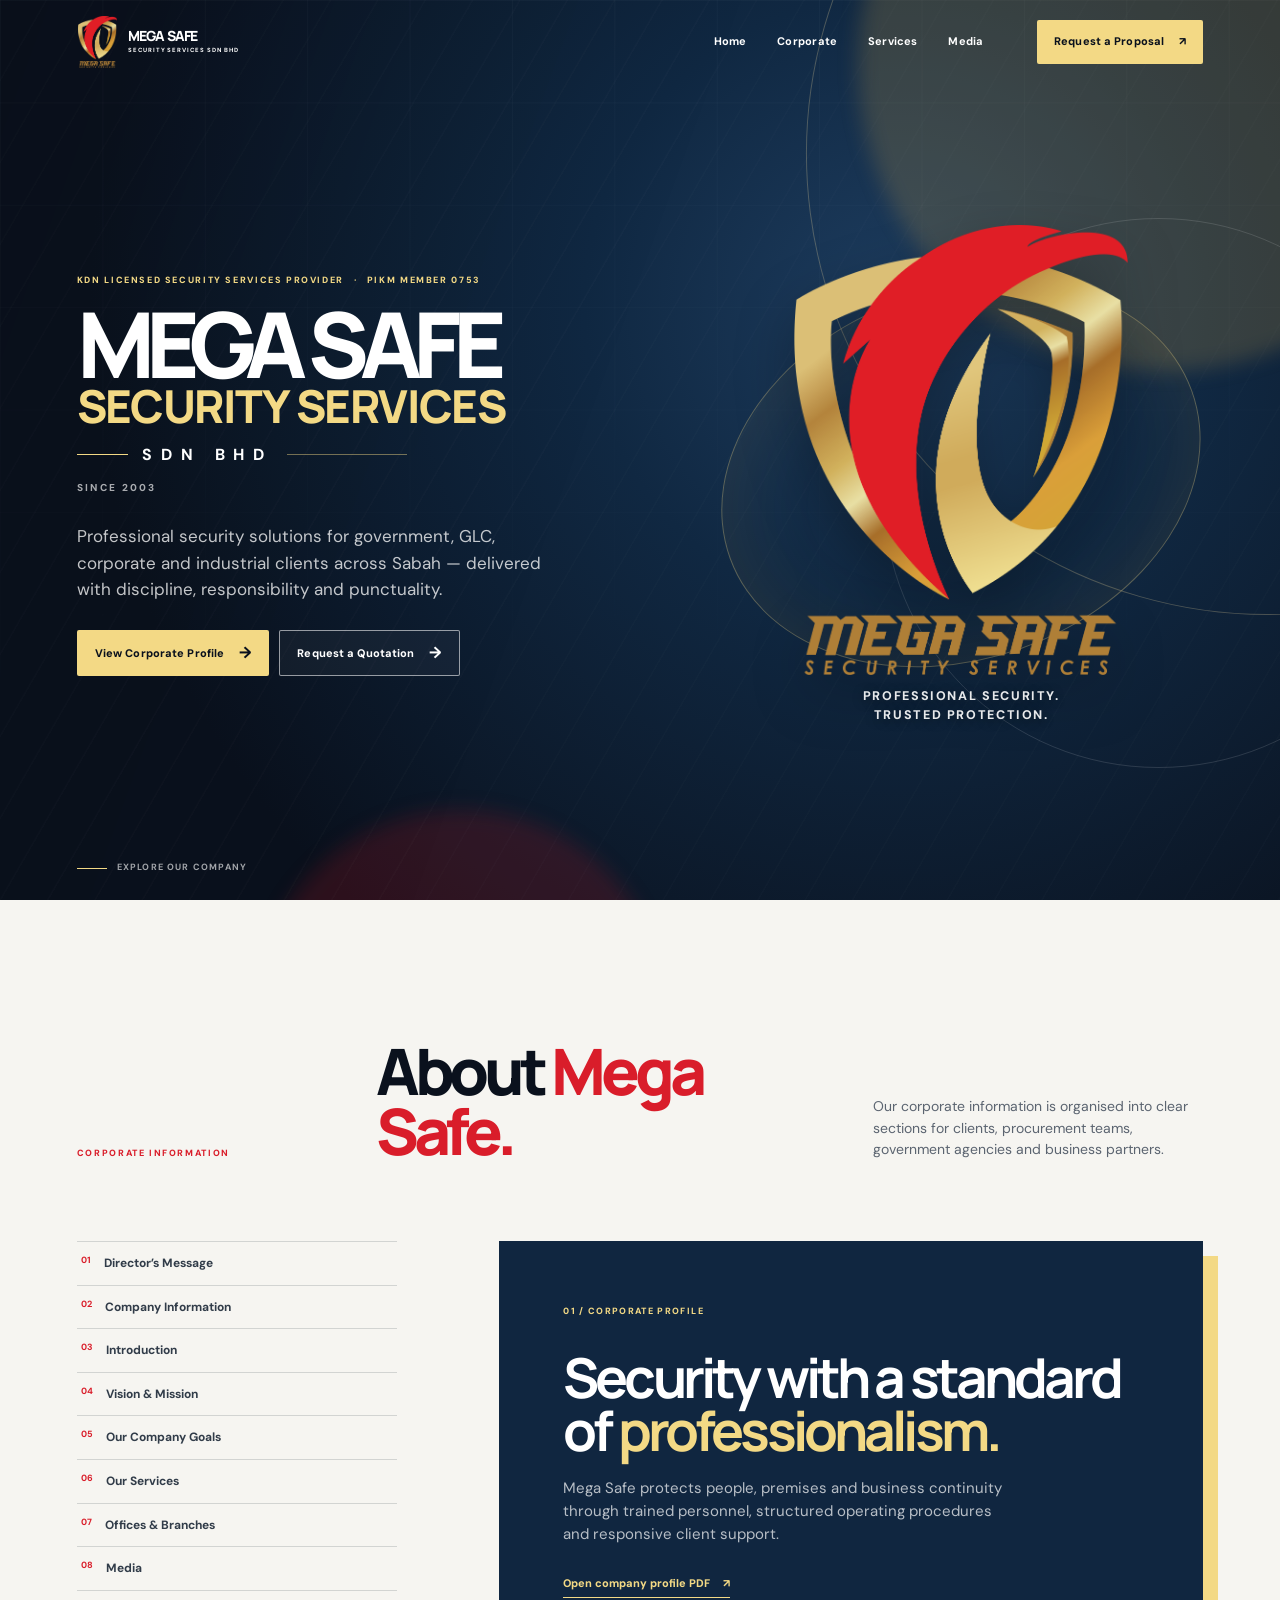
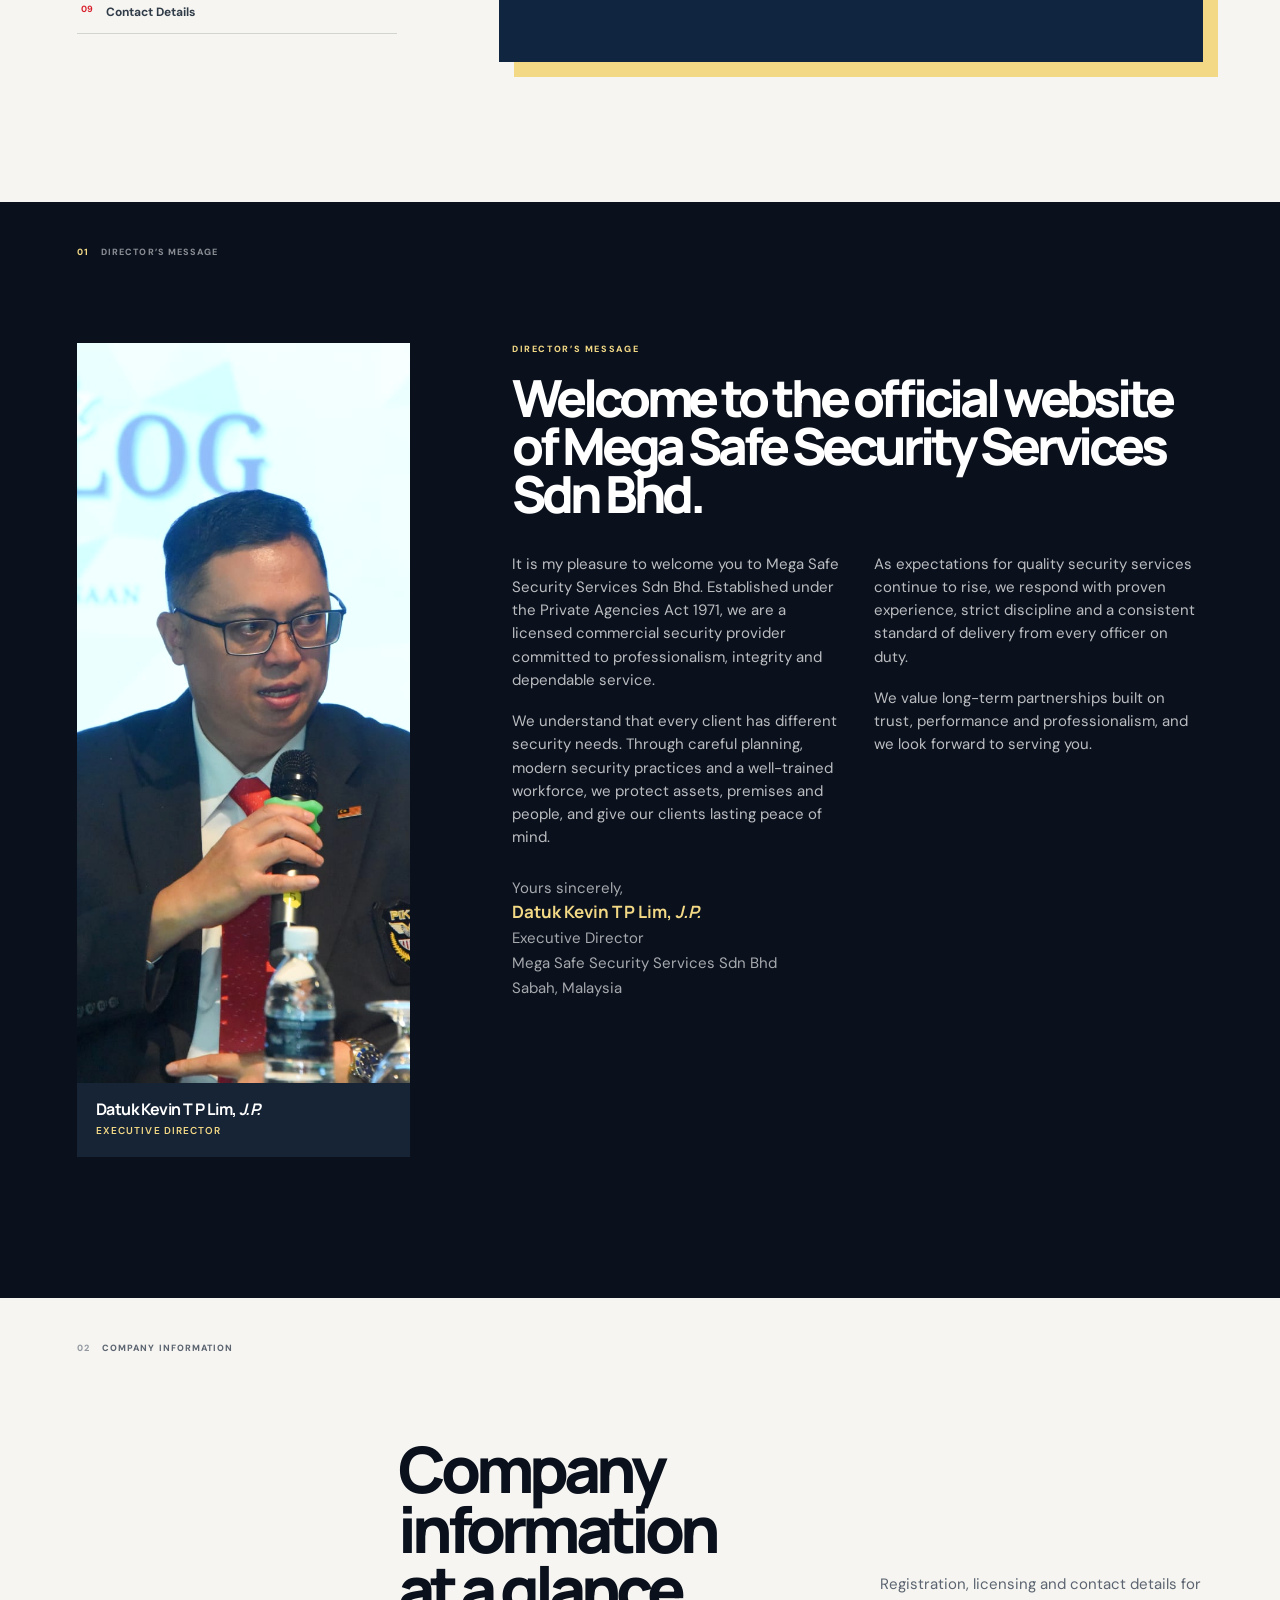
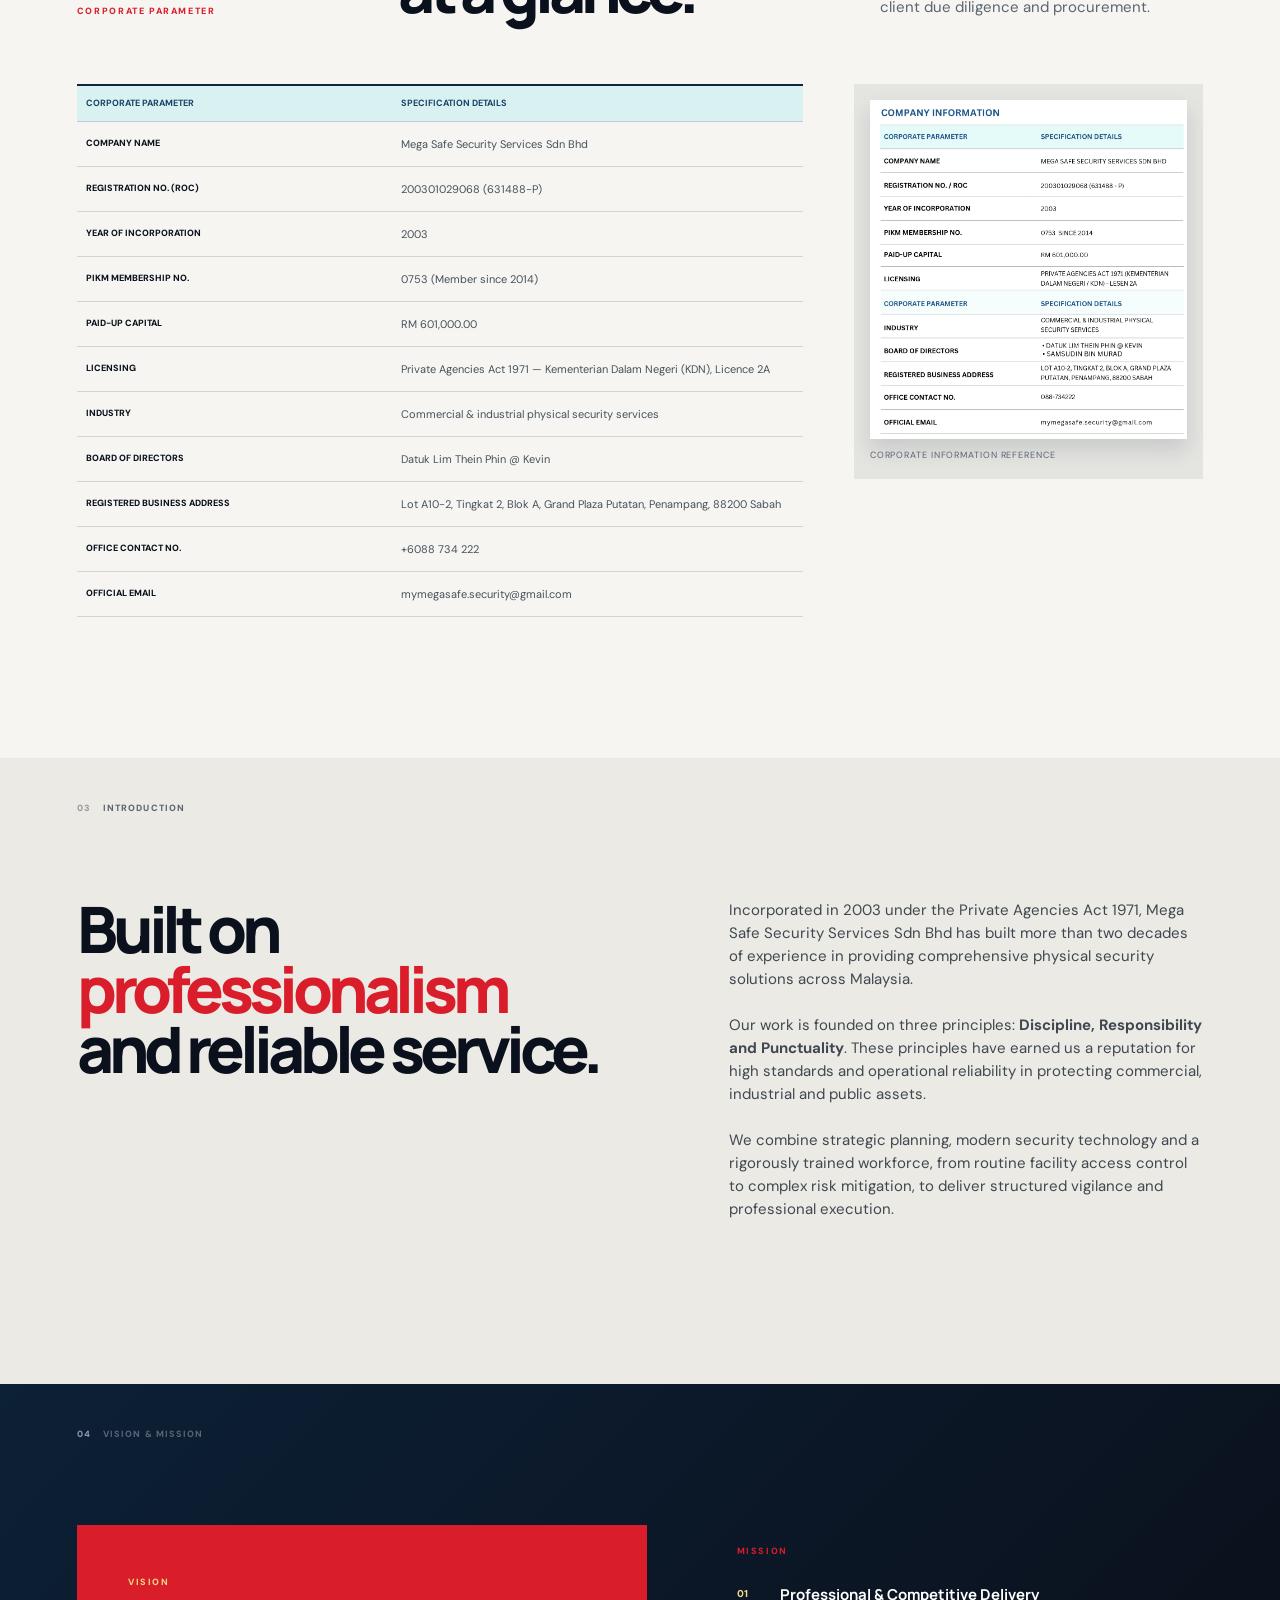
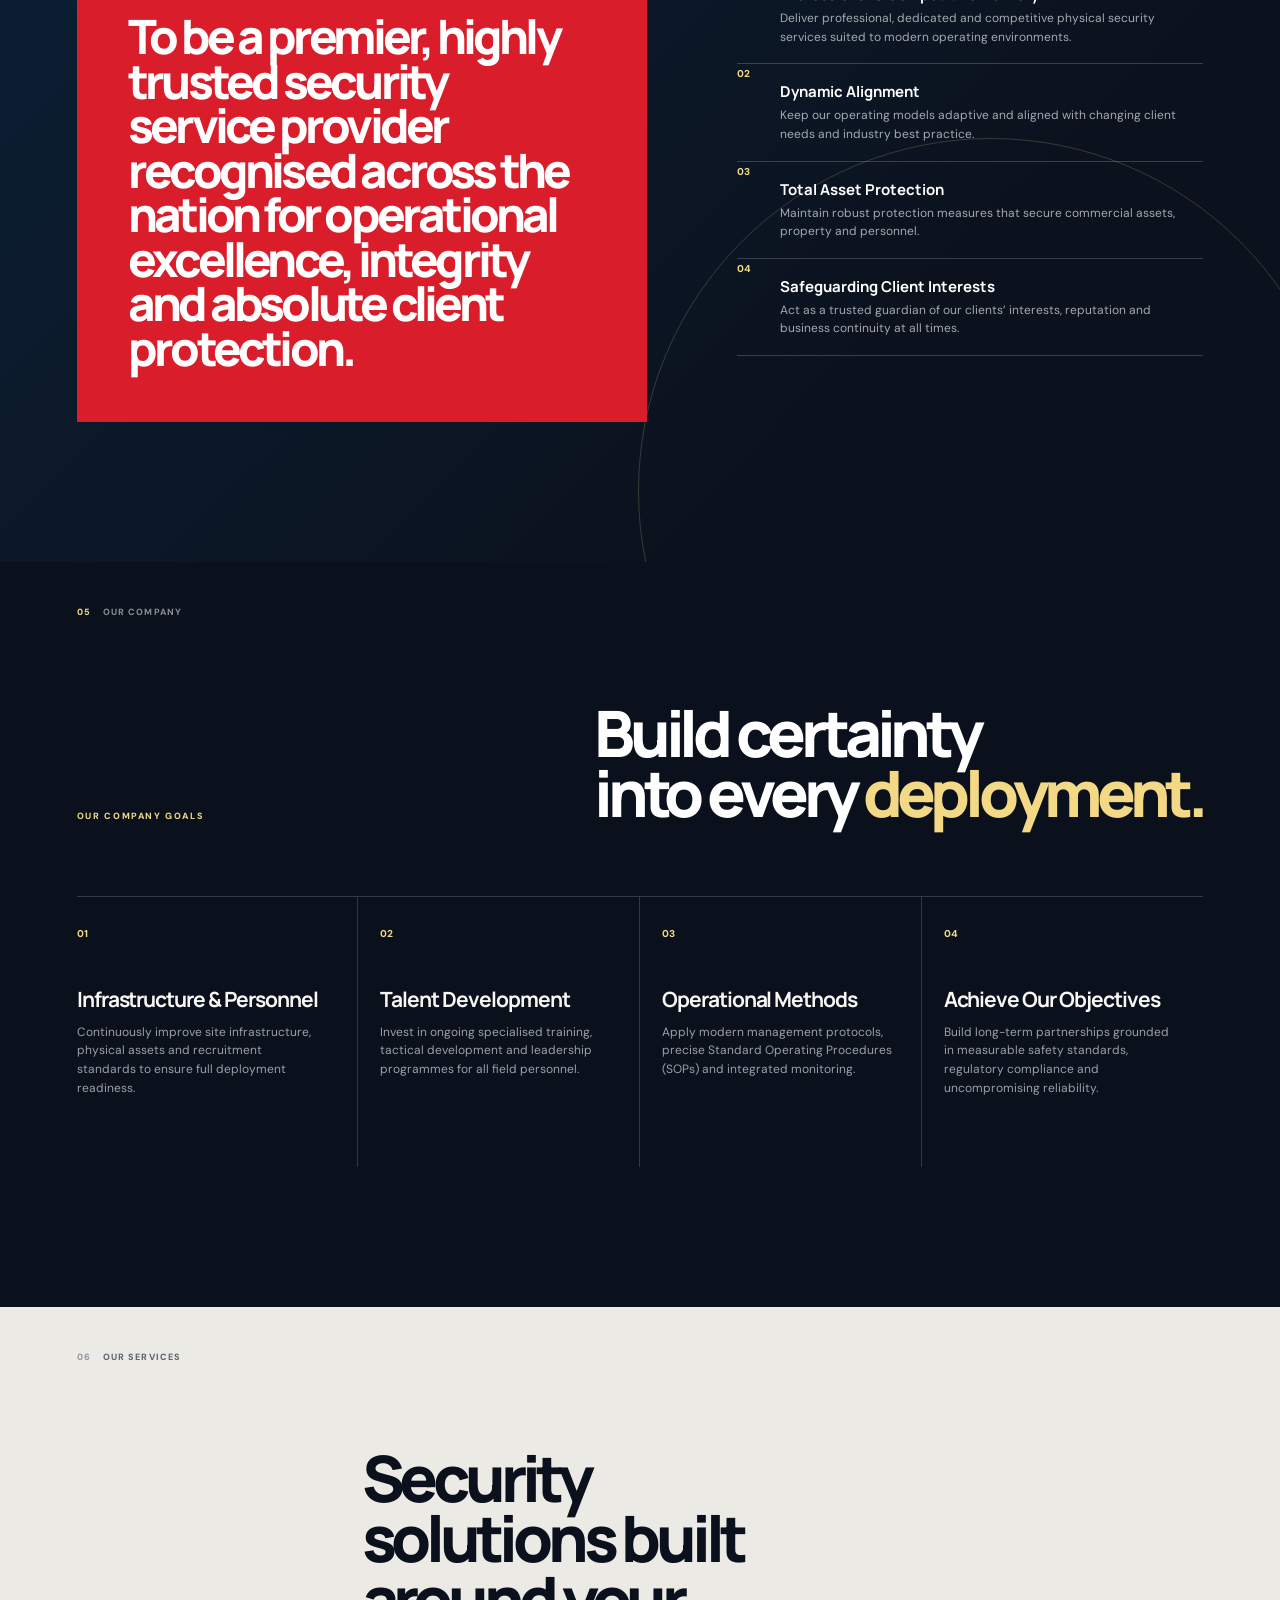
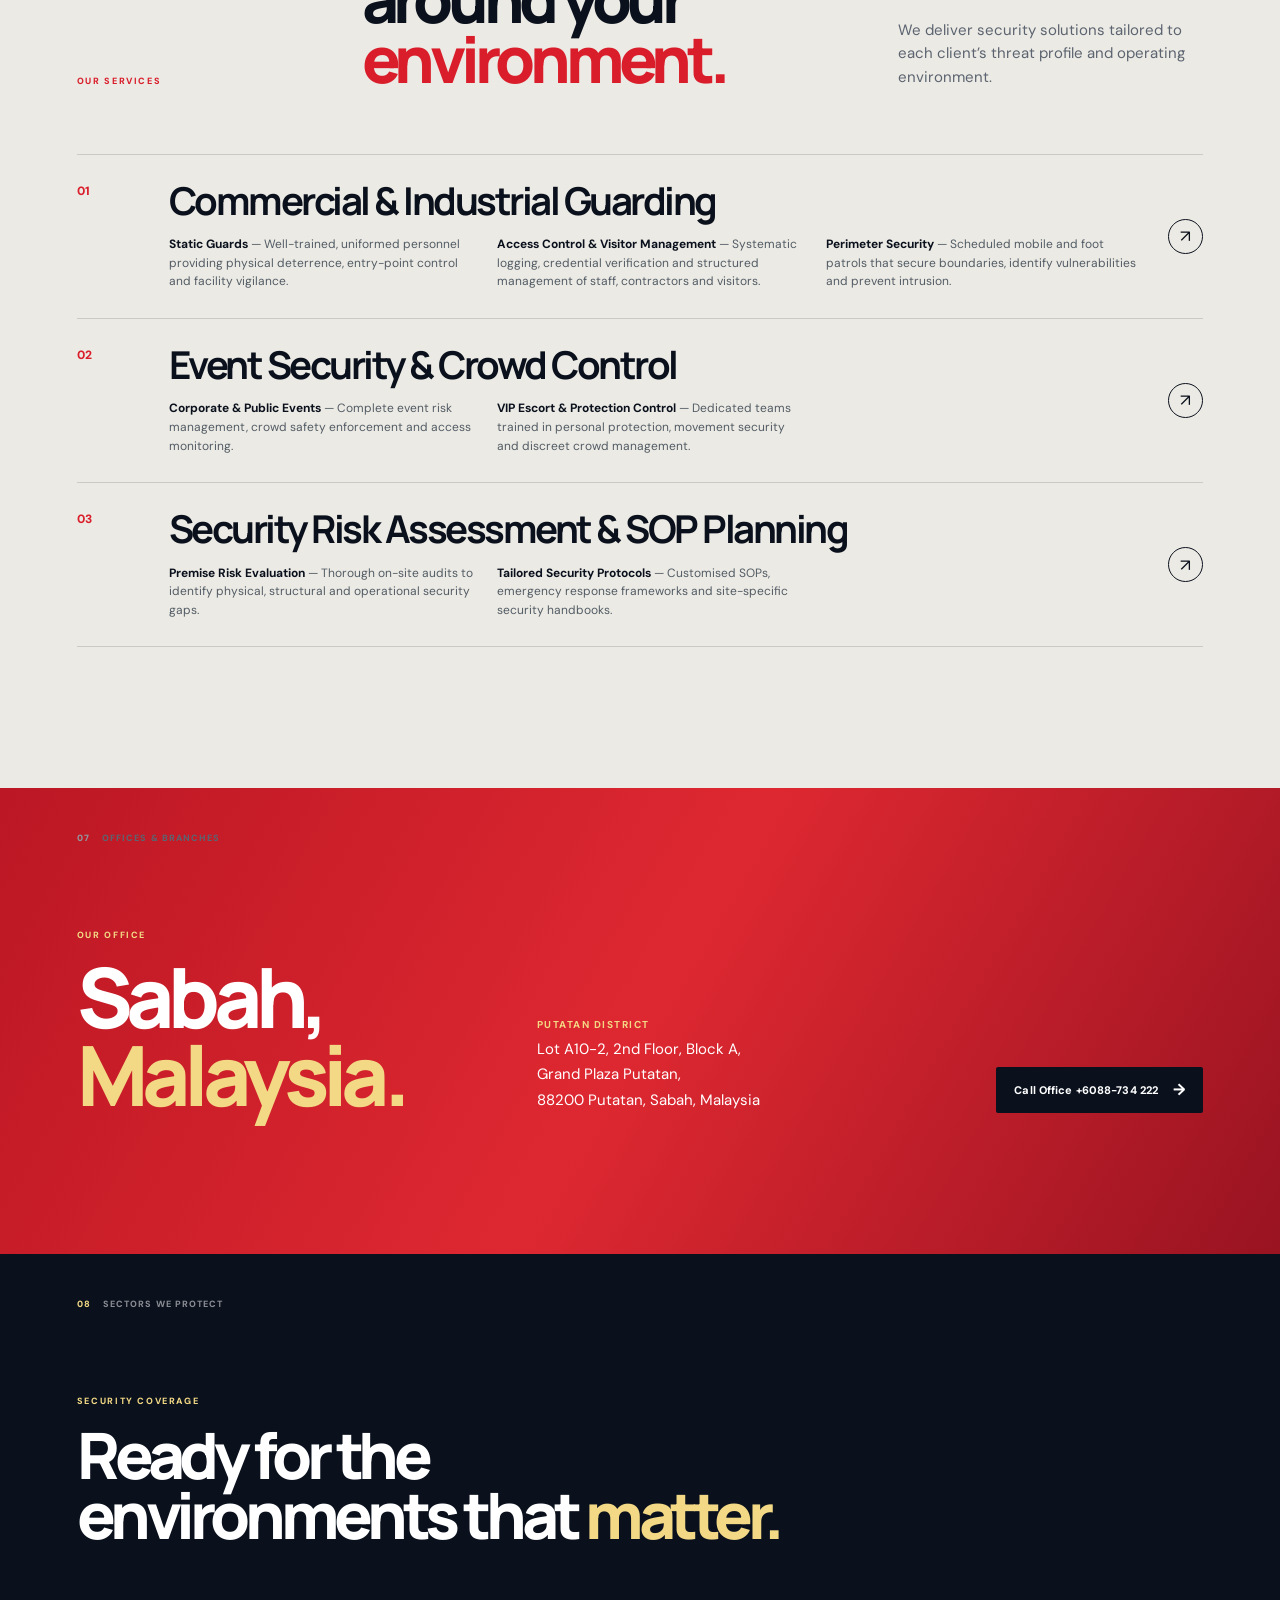
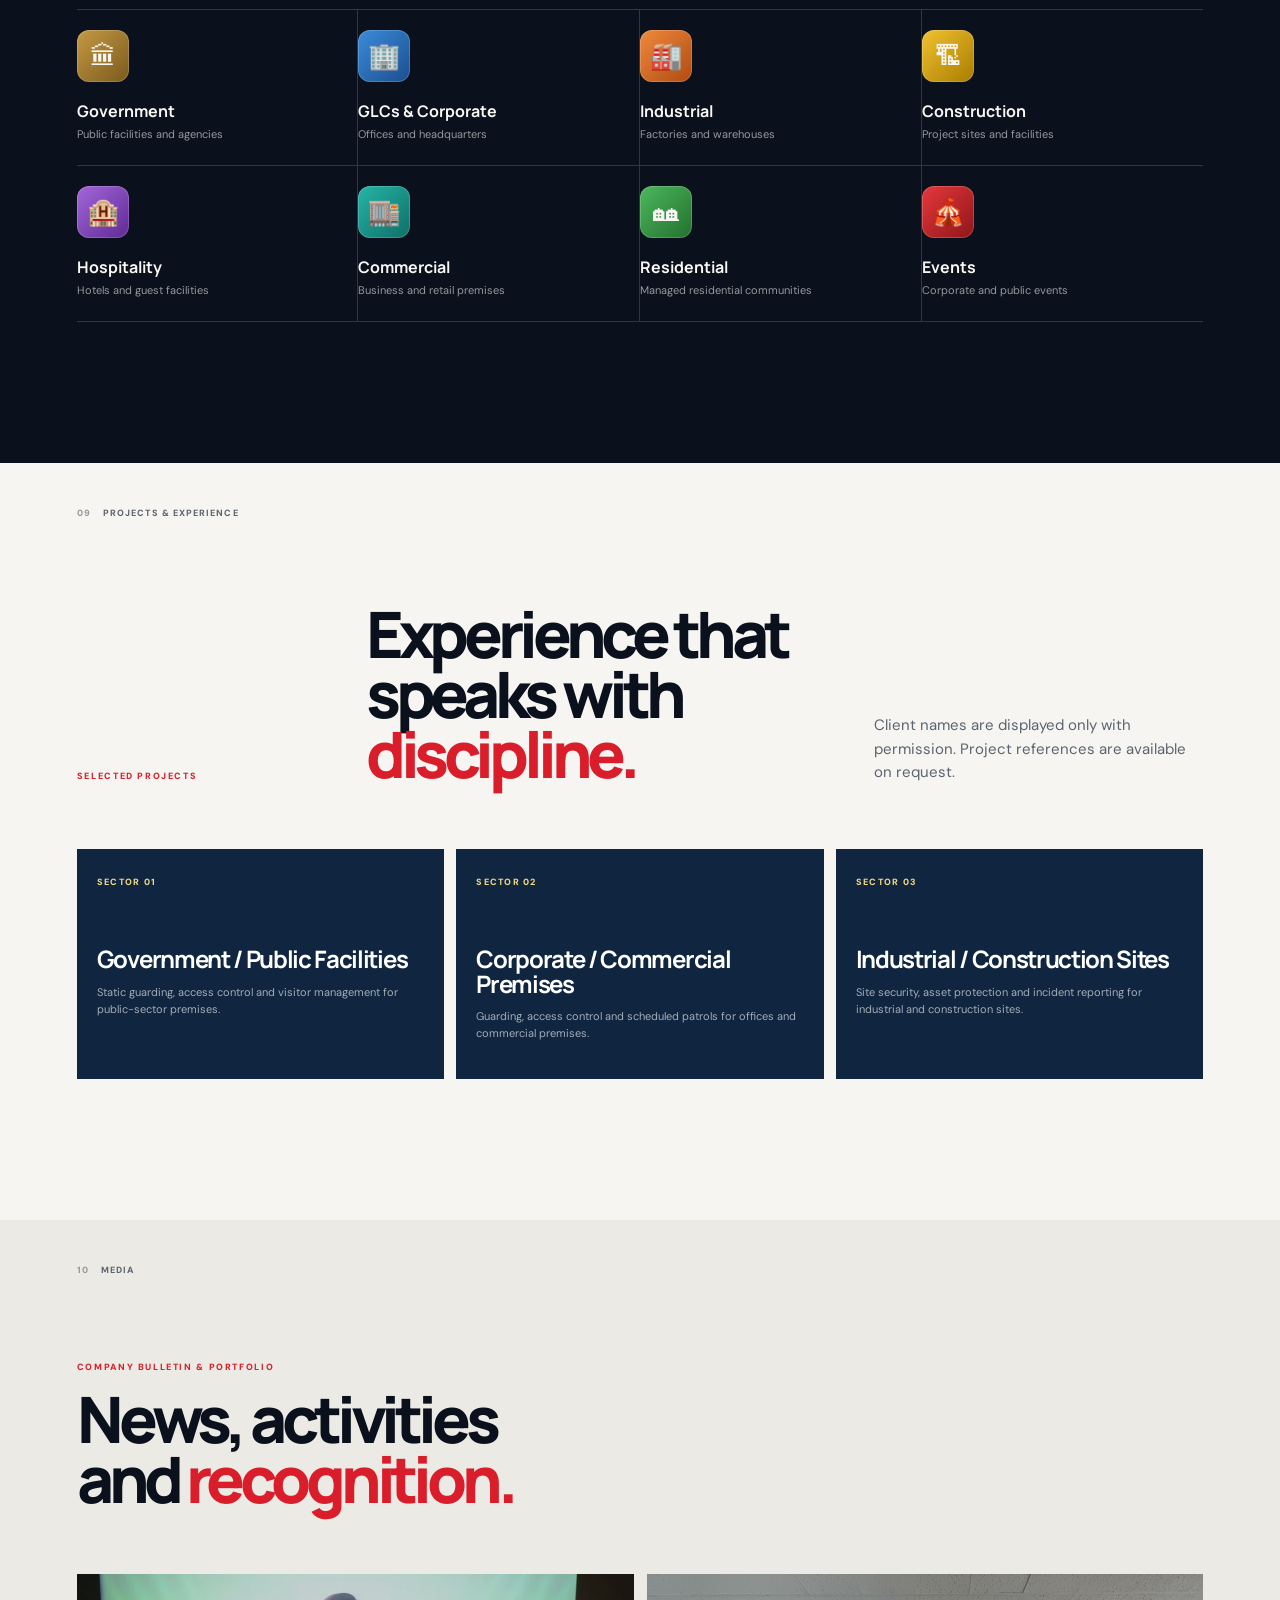
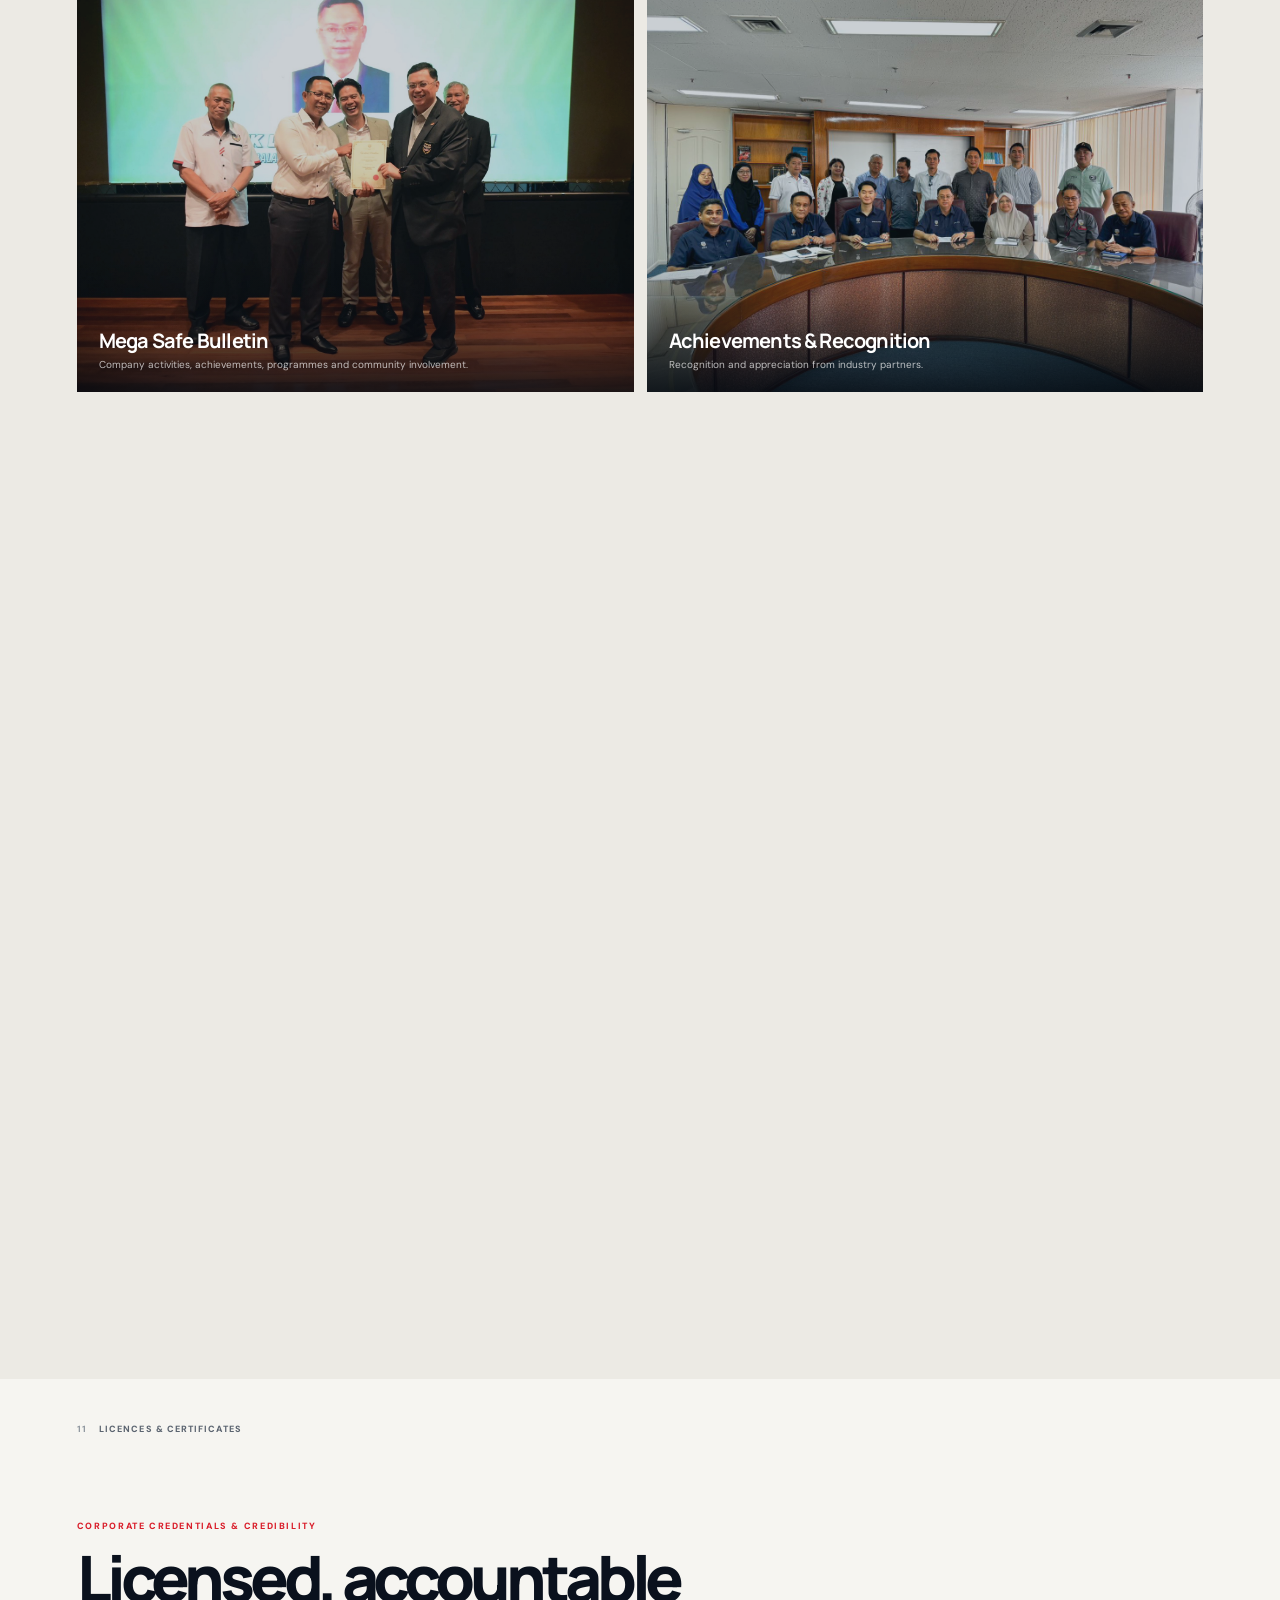
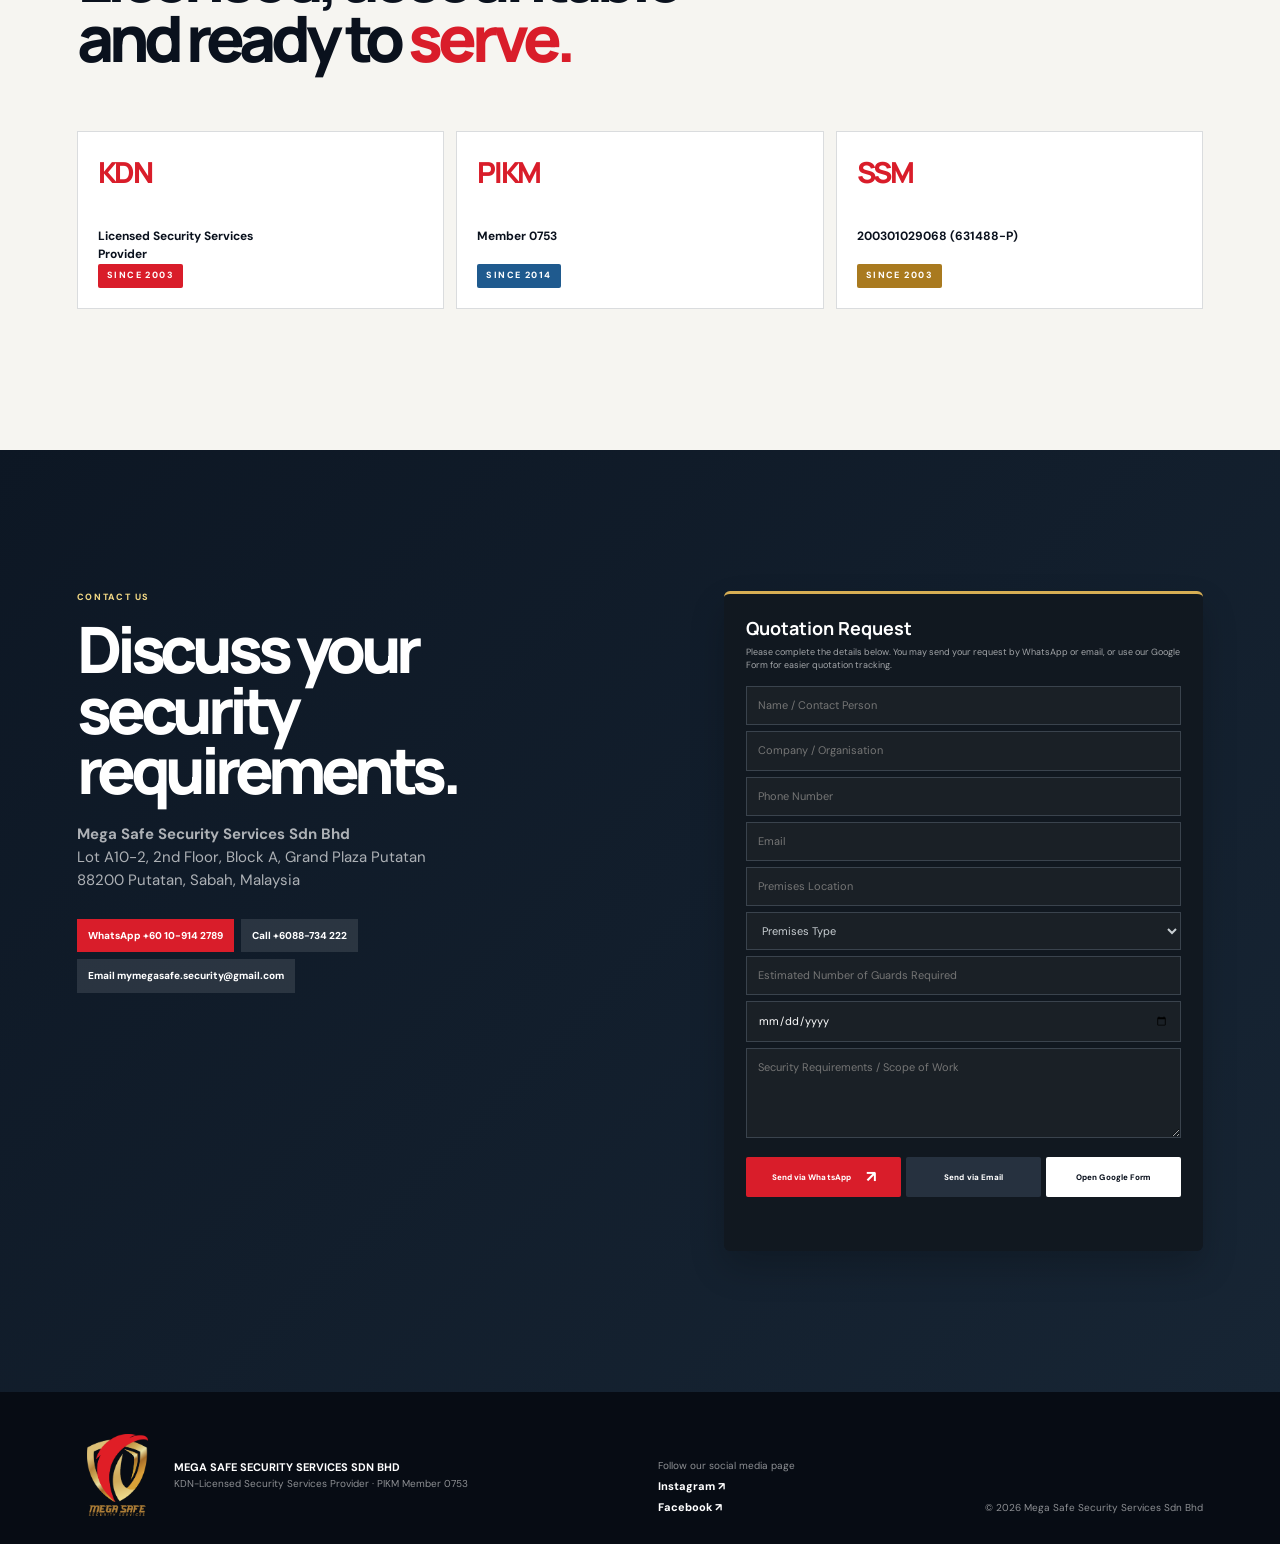
==== index.html @ 064908f3 "Update index.html" ====
<!doctype html>
<html lang="en">
<head>
  <meta charset="utf-8">
  <meta name="viewport" content="width=device-width, initial-scale=1">
  <meta name="theme-color" content="#0a111d">
  <meta name="description" content="Mega Safe Security Services Sdn Bhd — professional security solutions for government, GLC, corporate, industrial and private-sector clients.">
  <title>Mega Safe Security Services Sdn Bhd</title>
  <link rel="preconnect" href="https://fonts.googleapis.com">
  <link rel="preconnect" href="https://fonts.gstatic.com" crossorigin>
  <link rel="stylesheet" href="https://fonts.googleapis.com/css2?family=Inter:wght@400;500;600;700&family=Plus+Jakarta+Sans:wght@500;600;700;800&display=swap">
  <link rel="stylesheet" href="styles.css">
  <script src="script.js" defer></script>
</head>
<body>
  <a class="skip-link" href="#main">Skip to content</a>
  <header class="site-header" id="site-header">
    <a class="brand" href="#home" aria-label="Mega Safe Security home">
      <img src="assets/mega-safe/mega-safe-logo.png" alt="Mega Safe Security Services Sdn Bhd"><span>MEGA SAFE<br><small>SECURITY SERVICES SDN BHD</small></span></a>
    <nav class="main-nav" id="main-nav" aria-label="Primary navigation"><a href="#home">Home</a><a href="#corporate">Corporate</a><a href="#services">Services</a><a href="#media">Media</a></nav>
    <a class="header-cta" href="#contact">Request a Proposal <span>↗</span></a>
    <button class="menu-toggle" type="button" aria-label="Open navigation" aria-controls="main-nav" aria-expanded="false"><span></span><span></span></button>
  </header>

  <main id="main">
    <section class="hero" id="home" aria-label="Mega Safe Security introduction">
      <div class="hero-grid" aria-hidden="true">

      </div>
      <div class="hero-glow hero-glow-one" aria-hidden="true">

      </div>
      <div class="hero-glow hero-glow-two" aria-hidden="true">

      </div>
      <div class="hero-orbit orbit-one" aria-hidden="true">

      </div>
      <div class="hero-orbit orbit-two" aria-hidden="true">

      </div>
      <div class="hero-content">
        <p class="eyebrow eyebrow-gold">KDN Licensed Security Services Provider <span>·</span> PIKM Member 0753</p>
        <h1><span class="hero-brand">MEGA SAFE</span><span class="hero-sub">SECURITY SERVICES</span><span class="hero-sdn"><i></i>SDN BHD<i></i></span>
        </h1>
        <p class="hero-established">SINCE 2003</p>
        <p class="hero-copy">Professional security solutions for government, GLC, corporate and industrial clients across Sabah — delivered with discipline, responsibility and punctuality.</p>
        <div class="hero-actions">
          <a class="button button-gold" href="#corporate">View Corporate Profile <span>→</span>
          </a>
          <a class="button button-outline" href="#contact">Request a Quotation <span>→</span></a></div></div>
      <div class="hero-emblem" aria-hidden="true">
        <div class="emblem-halo">

        </div>
        <img src="assets/mega-safe/mega-safe-logo.png" alt=""><p>Professional security.<br>Trusted protection.</p></div>
      <a class="hero-scroll" href="#corporate"><i></i> Explore our company</a>
    </section>

    <section class="corporate section" id="corporate">
      <div class="section-intro reveal">
        <p class="eyebrow eyebrow-red">Corporate Information</p>
        <h2>About <span>Mega Safe.</span>
        </h2>
        <p>Our corporate information is organised into clear sections for clients, procurement teams, government agencies and business partners.</p></div>
      <div class="corporate-layout">
        <aside class="corporate-menu reveal" aria-label="Corporate information sections">
          <a href="#director-message">
            <b>01</b> Director’s Message</a>
            <a href="#company-information">
              <b>02</b> Company Information</a><a href="#introduction">
                <b>03</b> Introduction</a><a href="#vision-mission"><b>04</b> Vision &amp; Mission</a>
                <a href="#company-goals"><b>05</b> Our Company Goals</a><a href="#services">
                    <b>06</b> Our Services</a>
                    <a href="#office">
                      <b>07</b> Offices &amp; Branches</a>
                      <a href="#media"><b>08</b> Media</a><a href="#contact">
                        <b>09</b> Contact Details</a>
                      </aside>
                      <article class="corporate-statement reveal">
                        <span class="statement-index">01 / CORPORATE PROFILE</span>
                        <h3>Security with a standard of <em>professionalism.</em>
                        </h3><p>Mega Safe protects people, premises and business continuity through trained personnel, structured operating procedures and responsive client support.</p>
                        <a class="text-link" href="assets/mega-safe/mega-safe-company-profile.pdf" target="_blank" rel="noopener">Open company profile PDF <span>↗</span>
                        </a>
                      </article>
                    </div>
    </section>

    <section class="director section section-ink" id="director-message">
      <div class="section-marker">01 <span>Director’s message</span>
      </div>
      <div class="director-grid">
        <figure class="director-photo reveal">
          <img src="assets/mega-safe/datuk-kevin-lim.jpeg" alt="Datuk Kevin T P Lim, J.P., Executive Director">
          <figcaption>Datuk Kevin T P Lim, <i>J.P.</i><br><span>Executive Director</span>
          </figcaption>
        </figure>
        <article class="director-copy reveal">
          <p class="eyebrow eyebrow-gold">Director’s Message</p>
          <h2>Welcome to the official website of Mega Safe Security Services Sdn Bhd.</h2>
          <div class="copy-columns">
            <p>It is my pleasure to welcome you to Mega Safe Security Services Sdn Bhd. Established under the Private Agencies Act 1971, we are a licensed commercial security provider committed to professionalism, integrity and dependable service.</p>
            <p>We understand that every client has different security needs. Through careful planning, modern security practices and a well-trained workforce, we protect assets, premises and people, and give our clients lasting peace of mind.</p>
            <p>As expectations for quality security services continue to rise, we respond with proven experience, strict discipline and a consistent standard of delivery from every officer on duty.</p>
            <p>We value long-term partnerships built on trust, performance and professionalism, and we look forward to serving you.</p>
          </div>
          <p class="signature">Yours sincerely,<br>
            <strong>Datuk Kevin T P Lim, <i>J.P.</i>
            </strong>
            <br>Executive Director<br>Mega Safe Security Services Sdn Bhd<br>Sabah, Malaysia</p>
          </article>
        </div>
      </section>

    <section class="information section" id="company-information">
      <div class="section-marker">02 <span>Company Information</span>
      </div>
      <div class="info-heading reveal">
        <p class="eyebrow eyebrow-red">Corporate parameter</p>
        <h2>Company information<br>at a glance.</h2>
        <p>Registration, licensing and contact details for client due diligence and procurement.</p>
      </div>
      <div class="info-grid">
        <div class="info-table reveal" role="region" aria-label="Mega Safe company information">
          <div class="table-row table-header">
            <b>Corporate parameter</b>
            <b>Specification details</b>
          </div>
          <div class="table-row">
            <strong>Company name</strong>
            <span>Mega Safe Security Services Sdn Bhd</span>
          </div>
          <div class="table-row">
            <strong>Registration No. (ROC)</strong>
            <span>200301029068 (631488-P)</span></div><div class="table-row">
              <strong>Year of incorporation</strong>
              <span>2003</span>
            </div>
            <div class="table-row">
              <strong>PIKM membership no.</strong>
              <span>0753 (Member since 2014)</span>
            </div>
            <div class="table-row">
              <strong>Paid-up capital</strong>
              <span>RM 601,000.00</span>
            </div>
            <div class="table-row">
              <strong>Licensing</strong>
              <span>Private Agencies Act 1971 — Kementerian Dalam Negeri (KDN), Licence 2A</span>
            </div>
            <div class="table-row">
              <strong>Industry</strong>
              <span>Commercial &amp; industrial physical security services</span>
            </div>
            <div class="table-row"><strong>Board of directors</strong>
              <span>Datuk Lim Thein Phin @ Kevin</span>
            </div>
            <div class="table-row">
              <strong>Registered business address</strong>
              <span>Lot A10-2, Tingkat 2, Blok A, Grand Plaza Putatan, Penampang, 88200 Sabah</span>
            </div>
            <div class="table-row">
              <strong>Office contact no.</strong>
              <span>+6088 734 222</span>
            </div>
            <div class="table-row">
              <strong>Official email</strong>
              <span>mymegasafe.security@gmail.com</span>
            </div>
          </div>
          <figure class="information-reference reveal">
            <img src="assets/mega-safe/company-information-reference.png" alt="Mega Safe company information reference">
            <figcaption>Corporate information reference</figcaption>
          </figure>
        </div>
      </section>

    <section class="introduction section section-soft" id="introduction"><div class="section-marker">03 <span>Introduction</span></div><div class="introduction-grid"><h2 class="reveal">Built on<br><span>professionalism</span><br>and reliable service.</h2><div class="introduction-copy reveal"><p>Incorporated in 2003 under the Private Agencies Act 1971, Mega Safe Security Services Sdn Bhd has built more than two decades of experience in providing comprehensive physical security solutions across Malaysia.</p><p>Our work is founded on three principles: <b>Discipline, Responsibility and Punctuality</b>. These principles have earned us a reputation for high standards and operational reliability in protecting commercial, industrial and public assets.</p><p>We combine strategic planning, modern security technology and a rigorously trained workforce, from routine facility access control to complex risk mitigation, to deliver structured vigilance and professional execution.</p></div></div></section>

    <section class="vision section" id="vision-mission">
      <div class="section-marker">04 <span>Vision &amp; Mission</span>
      </div><div class="vision-grid">
        <article class="vision-card reveal">
          <p class="eyebrow eyebrow-gold">Vision</p>
          <h2>To be a premier, highly trusted security service provider recognised across the nation for operational excellence, integrity and absolute client protection.</h2>
        </article>
        <article class="mission-card reveal">
          <p class="eyebrow eyebrow-red">Mission</p>
          <ol>
            <li>
              <b>Professional &amp; Competitive Delivery</b>
              <span>Deliver professional, dedicated and competitive physical security services suited to modern operating environments.</span>
            </li>
            <li>
              <b>Dynamic Alignment</b>
              <span>Keep our operating models adaptive and aligned with changing client needs and industry best practice.</span>
            </li>
            <li>
              <b>Total Asset Protection</b>
              <span>Maintain robust protection measures that secure commercial assets, property and personnel.</span></li>
              <li>
                <b>Safeguarding Client Interests</b>
                <span>Act as a trusted guardian of our clients’ interests, reputation and business continuity at all times.</span>
              </li>
            </ol>
          </article>
        </div>
      </section>

    <section class="goals section section-ink" id="company-goals">
      <div class="section-marker">05 <span>Our Company</span>
      </div>
      <div class="goals-heading reveal">
        <p class="eyebrow eyebrow-gold">Our Company Goals</p>
        <h2>Build certainty<br>into every <span>deployment.</span>
        </h2>
      </div>
      <div class="goals-grid">
        <article class="goal-card reveal">
          <span>01</span>
          <h3>Infrastructure &amp; Personnel</h3>
          <p>Continuously improve site infrastructure, physical assets and recruitment standards to ensure full deployment readiness.</p>
        </article>
        <article class="goal-card reveal"><span>02</span>
          <h3>Talent Development</h3>
          <p>Invest in ongoing specialised training, tactical development and leadership programmes for all field personnel.</p>
        </article>
        <article class="goal-card reveal">
          <span>03</span>
          <h3>Operational Methods</h3>
          <p>Apply modern management protocols, precise Standard Operating Procedures (SOPs) and integrated monitoring.</p>
        </article>
        <article class="goal-card reveal">
          <span>04</span>
          <h3>Achieve Our Objectives</h3>
          <p>Build long-term partnerships grounded in measurable safety standards, regulatory compliance and uncompromising reliability.</p></article></div></section>

    <section class="services section section-soft" id="services"><div class="section-marker">06 <span>Our Services</span></div><div class="services-heading reveal"><p class="eyebrow eyebrow-red">Our Services</p><h2>Security solutions built<br>around your <span>environment.</span></h2><p>We deliver security solutions tailored to each client’s threat profile and operating environment.</p></div><div class="service-list"><article class="service-item reveal"><span>01</span><div><h3>Commercial &amp; Industrial Guarding</h3><ul><li><b>Static Guards</b> — Well-trained, uniformed personnel providing physical deterrence, entry-point control and facility vigilance.</li><li><b>Access Control &amp; Visitor Management</b> — Systematic logging, credential verification and structured management of staff, contractors and visitors.</li><li><b>Perimeter Security</b> — Scheduled mobile and foot patrols that secure boundaries, identify vulnerabilities and prevent intrusion.</li></ul></div><a href="#contact" aria-label="Request guarding quotation">↗</a></article><article class="service-item reveal"><span>02</span><div><h3>Event Security &amp; Crowd Control</h3><ul><li><b>Corporate &amp; Public Events</b> — Complete event risk management, crowd safety enforcement and access monitoring.</li><li><b>VIP Escort &amp; Protection Control</b> — Dedicated teams trained in personal protection, movement security and discreet crowd management.</li></ul></div><a href="#contact" aria-label="Request event security quotation">↗</a></article><article class="service-item reveal"><span>03</span><div><h3>Security Risk Assessment &amp; SOP Planning</h3><ul><li><b>Premise Risk Evaluation</b> — Thorough on-site audits to identify physical, structural and operational security gaps.</li><li><b>Tailored Security Protocols</b> — Customised SOPs, emergency response frameworks and site-specific security handbooks.</li></ul></div><a href="#contact" aria-label="Request risk assessment quotation">↗</a></article></div></section>

    <section class="office section" id="office"><div class="section-marker">07 <span>Offices &amp; Branches</span></div><div class="office-card reveal"><div><p class="eyebrow eyebrow-gold">Our Office</p><h2>Sabah,<br><span>Malaysia.</span></h2></div><address><b>Putatan District</b><br>Lot A10-2, 2nd Floor, Block A,<br>Grand Plaza Putatan,<br>88200 Putatan, Sabah, Malaysia</address><a class="button button-dark" href="tel:+6088734222">Call Office +6088-734 222 <span>→</span></a></div></section>

    <section class="coverage section section-ink"><div class="section-marker">08 <span>Sectors We Protect</span></div><div class="coverage-heading reveal"><p class="eyebrow eyebrow-gold">Security coverage</p><h2>Ready for the<br>environments that <span>matter.</span></h2></div><div class="coverage-grid"><article class="reveal"><span>🏛</span><b>Government</b><p>Public facilities and agencies</p></article><article class="reveal"><span>🏢</span><b>GLCs &amp; Corporate</b><p>Offices and headquarters</p></article><article class="reveal"><span>🏭</span><b>Industrial</b><p>Factories and warehouses</p></article><article class="reveal"><span>🏗</span><b>Construction</b><p>Project sites and facilities</p></article><article class="reveal"><span>🏨</span><b>Hospitality</b><p>Hotels and guest facilities</p></article><article class="reveal"><span>🏬</span><b>Commercial</b><p>Business and retail premises</p></article><article class="reveal"><span>🏘</span><b>Residential</b><p>Managed residential communities</p></article><article class="reveal"><span>🎪</span><b>Events</b><p>Corporate and public events</p></article></div></section>

    <section class="projects section" id="projects"><div class="section-marker">09 <span>Projects &amp; Experience</span></div><div class="projects-heading reveal"><p class="eyebrow eyebrow-red">Selected Projects</p><h2>Experience that<br>speaks with <span>discipline.</span></h2><p>Client names are displayed only with permission. Project references are available on request.</p></div><div class="project-grid"><article class="project-card reveal"><span>Sector 01</span><h3>Government / Public Facilities</h3><p>Static guarding, access control and visitor management for public-sector premises.</p></article><article class="project-card reveal"><span>Sector 02</span><h3>Corporate / Commercial Premises</h3><p>Guarding, access control and scheduled patrols for offices and commercial premises.</p></article><article class="project-card reveal"><span>Sector 03</span><h3>Industrial / Construction Sites</h3><p>Site security, asset protection and incident reporting for industrial and construction sites.</p></article></div></section>

    <section class="media section section-soft" id="media"><div class="section-marker">10 <span>Media</span></div><div class="media-heading reveal"><p class="eyebrow eyebrow-red">Company Bulletin &amp; Portfolio</p><h2>News, activities<br>and <span>recognition.</span></h2></div><div class="media-grid"><button class="media-card reveal" type="button" data-lightbox="assets/mega-safe/bulletin-01.jpeg" data-caption="Mega Safe Bulletin"><img src="assets/mega-safe/bulletin-01.jpeg" alt="Mega Safe bulletin activity"><span><b>Mega Safe Bulletin</b><small>Company activities, achievements, programmes and community involvement.</small></span></button><button class="media-card reveal" type="button" data-lightbox="assets/mega-safe/pikkm-recognition.jpeg" data-caption="Achievements and Recognition"><img src="assets/mega-safe/pikkm-recognition.jpeg" alt="Mega Safe receiving a certificate of appreciation"><span><b>Achievements &amp; Recognition</b><small>Recognition and appreciation from industry partners.</small></span></button><button class="media-card reveal" type="button" data-lightbox="assets/mega-safe/pikkm-meeting.jpeg" data-caption="PIKM Meeting"><img src="assets/mega-safe/pikkm-meeting.jpeg" alt="PIKM meeting"><span><b>PIKM Meeting</b><small>Meetings and engagement with the Persatuan Industri Keselamatan Malaysia (PIKM).</small></span></button><button class="media-card reveal" type="button" data-lightbox="assets/mega-safe/bulletin-02.jpeg" data-caption="Official Mega Safe activity"><img src="assets/mega-safe/bulletin-02.jpeg" alt="Official Mega Safe activity"><span><b>Official Activities &amp; Security</b><small>Participation in official security programmes and events.</small></span></button></div></section>

    <section class="credentials section" id="credentials"><div class="section-marker">11 <span>Licences &amp; Certificates</span></div><div class="credentials-heading reveal"><p class="eyebrow eyebrow-red">Corporate Credentials &amp; Credibility</p><h2>Licensed, accountable<br>and ready to <span>serve.</span></h2></div><div class="credentials-grid"><article class="reveal"><b>KDN</b><span>Licensed Security Services Provider</span><em class="since">SINCE 2003</em></article><article class="reveal"><b>PIKM</b><span>Member 0753</span><em class="since">SINCE 2014</em></article><article class="reveal"><b>SSM</b><span>200301029068 (631488-P)</span><em class="since">SINCE 2003</em></article></div></section>

    <section class="contact section section-contact" id="contact"><div class="contact-details reveal"><p class="eyebrow eyebrow-gold">Contact Us</p><h2>Discuss your security requirements.</h2><p><b>Mega Safe Security Services Sdn Bhd</b><br>Lot A10-2, 2nd Floor, Block A, Grand Plaza Putatan<br>88200 Putatan, Sabah, Malaysia</p><div class="contact-actions"><a href="https://wa.me/60109142789" target="_blank" rel="noopener">WhatsApp +60 10-914 2789</a><a href="tel:+6088734222">Call +6088-734 222</a><a href="mailto:mymegasafe.security@gmail.com?subject=Quotation%20Request%20-%20Mega%20Safe">Email mymegasafe.security@gmail.com</a></div></div><form class="quotation-form reveal" id="quotation-form"><h3>Quotation Request</h3><p>Please complete the details below. You may send your request by WhatsApp or email, or use our Google Form for easier quotation tracking.</p><label><span class="sr-only">Name / Contact Person</span><input name="name" required placeholder="Name / Contact Person"></label><label><span class="sr-only">Company / Organisation</span><input name="company" required placeholder="Company / Organisation"></label><label><span class="sr-only">Phone Number</span><input name="phone" type="tel" required placeholder="Phone Number"></label><label><span class="sr-only">Email</span><input name="email" type="email" required placeholder="Email"></label><label><span class="sr-only">Premises Location</span><input name="location" placeholder="Premises Location"></label><label><span class="sr-only">Premises Type</span><select name="premises"><option value="">Premises Type</option><option>Government / Public</option><option>Corporate / GLC</option><option>Industrial</option><option>Construction</option><option>Commercial / Retail</option><option>Residential</option><option>Event</option></select></label><label><span class="sr-only">Estimated Number of Guards Required</span><input name="guards" type="number" min="1" placeholder="Estimated Number of Guards Required"></label><label><span class="sr-only">Service Start Date</span><input name="date" type="date"></label><label><span class="sr-only">Security Requirements / Scope of Work</span><textarea name="requirements" placeholder="Security Requirements / Scope of Work" rows="4"></textarea></label><div class="form-actions"><button class="button button-red" type="submit">Send via WhatsApp <span>↗</span></button><button class="button button-muted" type="button" id="send-email">Send via Email</button><a class="button button-light" href="https://docs.google.com/forms/d/e/1FAIpQLSdU0kOfK6Ei37davUNTnPIyMTD1TE1q_Mn7QYds8PnDGVcQQw/viewform?usp=dialog" target="_blank" rel="noopener">Open Google Form</a></div><p class="form-message" aria-live="polite"></p></form></section>
  </main>

  <footer class="site-footer"><div class="footer-brand"><img src="assets/mega-safe/mega-safe-logo.png" alt="Mega Safe Security Services"><p><b>MEGA SAFE SECURITY SERVICES SDN BHD</b><br>KDN-Licensed Security Services Provider · PIKM Member 0753</p></div><div class="footer-links"><p>Follow our social media page</p><a href="https://www.instagram.com/mymegasafe.security/" target="_blank" rel="noopener">Instagram ↗</a><a href="https://www.facebook.com/profile.php?id=61595541728299" target="_blank" rel="noopener">Facebook ↗</a></div><p class="copyright">© 2026 Mega Safe Security Services Sdn Bhd</p></footer>
  <dialog class="lightbox" id="lightbox"><button class="lightbox-close" type="button" aria-label="Close image">×</button><img src="" alt=""><p></p></dialog>
</body>
</html>
---- styles.css ----
@import url("https://fonts.googleapis.com/css2?family=DM+Sans:opsz,wght@9..40,400;9..40,500;9..40,600;9..40,700&family=Manrope:wght@500;600;700;800&display=swap");

:root { --ink:#0a111d; --ink-2:#111b2a; --navy:#102640; --gold:#d7ae54; --gold-light:#f3d985; --red:#d91d2a; --paper:#f6f5f1; --soft:#eceae4; --line:rgba(11,20,34,.15); --muted:#5b6470; --white:#fff; --gutter:clamp(22px,6vw,104px); --display:"Manrope",Arial,sans-serif; --body:"DM Sans",Arial,sans-serif; --ease:cubic-bezier(.2,.75,.16,1); }
* { box-sizing:border-box; }
html { scroll-behavior:smooth; scroll-padding-top:88px; }
body { margin:0; color:var(--ink); background:var(--paper); font:15px/1.55 var(--body); -webkit-font-smoothing:antialiased; }
img { display:block; max-width:100%; }
a { color:inherit; text-decoration:none; }
button,input,textarea,select { font:inherit; }
button { cursor:pointer; }
::selection { background:var(--gold-light); color:var(--ink); }
.sr-only { position:absolute; width:1px; height:1px; overflow:hidden; clip:rect(0 0 0 0); white-space:nowrap; clip-path:inset(50%); }
.skip-link { position:fixed; z-index:200; top:8px; left:8px; padding:10px 14px; color:#fff; background:var(--ink); transform:translateY(-160%); transition:transform .2s; }
.skip-link:focus { transform:translateY(0); }

.site-header { position:absolute; z-index:50; top:0; width:100%; min-height:84px; padding:12px var(--gutter); display:flex; align-items:center; gap:28px; color:#fff; transition:background .35s var(--ease),box-shadow .35s var(--ease),min-height .35s; }
.site-header.is-scrolled { position:fixed; min-height:68px; color:var(--ink); background:rgba(250,249,246,.92); box-shadow:0 3px 20px rgba(5,12,22,.1); backdrop-filter:blur(15px); }
.brand { display:flex; align-items:center; gap:9px; min-width:194px; font:800 14px/.82 var(--display); letter-spacing:-.06em; }
.brand img { width:42px; height:52px; object-fit:contain; object-position:center; }
.brand small { color:currentColor; font:700 6px/1.1 var(--body); letter-spacing:.16em; }
.main-nav { display:flex; align-items:center; justify-content:center; gap:clamp(18px,2.4vw,38px); margin-left:auto; }
.main-nav a { position:relative; padding:7px 0; font-size:11px; font-weight:700; letter-spacing:.02em; }
.main-nav a::after { content:""; position:absolute; left:0; bottom:2px; width:100%; height:1px; background:currentColor; transform:scaleX(0); transform-origin:right; transition:transform .3s var(--ease); }
.main-nav a:hover::after,.main-nav a:focus-visible::after { transform:scaleX(1); transform-origin:left; }
.header-cta,.button { display:inline-flex; align-items:center; justify-content:center; gap:15px; border:1px solid transparent; border-radius:2px; font-size:11px; font-weight:800; letter-spacing:.01em; transition:transform .32s var(--ease),background .32s var(--ease),border-color .32s var(--ease),color .32s var(--ease),box-shadow .32s var(--ease); }
.header-cta { margin-left:clamp(6px,2vw,36px); padding:12px 16px; color:var(--ink); background:var(--gold-light); }
.header-cta:hover,.button:hover { transform:translateY(-3px); box-shadow:0 11px 22px rgba(8,20,34,.18); }
.menu-toggle { display:none; width:37px; height:37px; border:1px solid currentColor; color:inherit; background:transparent; border-radius:50%; }
.menu-toggle span { display:block; width:13px; height:1px; margin:4px auto; background:currentColor; transition:transform .25s var(--ease); }
.menu-toggle[aria-expanded="true"] span:first-child { transform:translateY(2.5px) rotate(45deg); }.menu-toggle[aria-expanded="true"] span:last-child { transform:translateY(-2.5px) rotate(-45deg); }

.hero { position:relative; min-height:100svh; overflow:hidden; isolation:isolate; display:grid; grid-template-columns:minmax(0,1.1fr) minmax(290px,.9fr); align-items:center; gap:4vw; padding:130px var(--gutter) 80px; color:#fff; background:radial-gradient(circle at 70% 34%,#1d3c5e 0%,#102842 29%,#0a111d 75%); }
.hero::after { content:""; position:absolute; z-index:-1; inset:0; opacity:.5; background:linear-gradient(110deg,rgba(0,0,0,.15),transparent 48%),repeating-linear-gradient(120deg,transparent 0 39px,rgba(255,255,255,.027) 40px 41px); }
.hero-grid { position:absolute; z-index:-1; inset:0; opacity:.25; background-image:linear-gradient(rgba(210,229,240,.13) 1px,transparent 1px),linear-gradient(90deg,rgba(210,229,240,.13) 1px,transparent 1px); background-size:clamp(70px,8vw,130px) clamp(70px,8vw,130px); mask-image:linear-gradient(to bottom,black,transparent 88%); }
.hero-glow { position:absolute; z-index:-1; border-radius:50%; filter:blur(10px); animation:hero-breathe 9s ease-in-out infinite alternate; }.hero-glow-one { width:48vw; height:48vw; right:-15vw; top:-19vw; background:rgba(197,154,69,.22); }.hero-glow-two { width:32vw; height:32vw; left:20vw; bottom:-25vw; background:rgba(203,25,37,.18); animation-delay:-3s; }
@keyframes hero-breathe { to { transform:scale(1.16) translate3d(-2vw,2vw,0); opacity:.58; } }
.hero-orbit { position:absolute; z-index:-1; border:1px solid rgba(235,213,155,.27); border-radius:50%; }.orbit-one { width:72vw; height:72vw; right:-35vw; top:-24vw; transform:rotate(-29deg); }.orbit-two { width:43vw; height:43vw; right:-12vw; top:17vw; border-color:rgba(255,255,255,.13); }
.hero-content { max-width:760px; }.eyebrow { margin:0; font-size:9px; font-weight:800; letter-spacing:.18em; text-transform:uppercase; }.eyebrow span { margin:0 6px; }.eyebrow-gold { color:var(--gold-light); }.eyebrow-red { color:var(--red); }
.hero h1 { max-width:760px; margin:17px 0 8px; font:800 clamp(47px,7.1vw,108px)/.84 var(--display); letter-spacing:-.095em; }.hero h1 span { color:var(--gold-light); }.hero-established { margin:17px 0 0; color:rgba(255,255,255,.65); font-size:10px; font-weight:800; letter-spacing:.23em; }.hero-copy { max-width:480px; margin:28px 0; color:rgba(255,255,255,.76); font-size:clamp(14px,1.35vw,17px); }.hero-actions { display:flex; flex-wrap:wrap; gap:10px; }
.button { min-height:46px; padding:0 17px; }.button span { font-size:16px; line-height:1; transition:transform .3s var(--ease); }.button:hover span { transform:translateX(4px); }.button-gold { color:var(--ink); background:var(--gold-light); }.button-outline { color:#fff; border-color:rgba(255,255,255,.56); background:rgba(255,255,255,.04); }.button-outline:hover { color:var(--ink); background:#fff; border-color:#fff; }.button-dark { color:#fff; background:var(--ink); }.button-red { color:#fff; background:var(--red); }.button-muted { color:#fff; background:#26313f; }.button-light { color:var(--ink); background:#fff; }
.hero-emblem { position:relative; justify-self:center; width:min(31vw,430px); min-width:290px; text-align:center; animation:emblem-float 7s ease-in-out infinite; }.hero-emblem img { position:relative; z-index:1; width:100%; height:min(50vh,460px); object-fit:contain; filter:drop-shadow(0 25px 28px rgba(0,0,0,.3)); }.hero-emblem p { position:relative; z-index:2; max-width:270px; margin:12px auto 0; color:rgba(255,255,255,.9); font-size:clamp(11px,.98vw,14px); font-weight:800; line-height:1.48; letter-spacing:.13em; text-align:center; text-transform:uppercase; text-shadow:0 2px 12px rgba(0,0,0,.45); }.emblem-halo { position:absolute; z-index:0; inset:13% -12%; border:1px solid rgba(229,202,127,.35); border-radius:50%; transform:rotate(-20deg); box-shadow:inset 0 0 90px rgba(233,188,79,.1); }
@keyframes emblem-float { 50% { transform:translateY(-12px) rotateY(3deg); } }
.hero-scroll { position:absolute; bottom:25px; left:var(--gutter); display:flex; align-items:center; gap:10px; color:rgba(255,255,255,.62); font-size:9px; font-weight:700; letter-spacing:.13em; text-transform:uppercase; }.hero-scroll i { display:block; width:30px; height:1px; background:var(--gold-light); animation:scroll-line 1.8s ease-in-out infinite; transform-origin:left; }
@keyframes scroll-line { 50% { transform:scaleX(.38); opacity:.4; } }

.section { position:relative; padding:clamp(85px,11vw,155px) var(--gutter); }.section-ink { color:#f8f7f3; background:var(--ink); }.section-soft { background:var(--soft); }.section-marker { position:absolute; top:44px; left:var(--gutter); display:flex; gap:12px; color:#9299a1; font-size:9px; font-weight:800; letter-spacing:.12em; }.section-marker span { color:var(--muted); text-transform:uppercase; }.section-ink .section-marker { color:var(--gold-light); }.section-ink .section-marker span { color:rgba(255,255,255,.52); }
h2 { margin:0; font:800 clamp(35px,5vw,74px)/.94 var(--display); letter-spacing:-.08em; } h2 span { color:var(--red); }
.section-intro { display:grid; grid-template-columns:.75fr 1.35fr 1fr; gap:4vw; align-items:end; }.section-intro h2 { grid-column:2; }.section-intro>p:last-child { margin:0; max-width:360px; color:var(--muted); font-size:14px; }
.corporate-layout { display:grid; grid-template-columns:minmax(230px,.75fr) minmax(400px,1.65fr); gap:clamp(35px,8vw,150px); margin-top:80px; }.corporate-menu { align-self:start; border-top:1px solid var(--line); }.corporate-menu a { display:flex; gap:13px; padding:12px 4px; border-bottom:1px solid var(--line); color:#313c49; font-size:12px; font-weight:700; transition:padding .3s var(--ease),color .3s; }.corporate-menu a b { color:var(--red); font-size:9px; }.corporate-menu a:hover { padding-left:9px; color:var(--red); }.corporate-statement { min-height:390px; padding:clamp(28px,5vw,65px); display:flex; flex-direction:column; align-items:flex-start; background:var(--navy); color:#fff; box-shadow:15px 15px 0 var(--gold-light); }.statement-index { color:var(--gold-light); font-size:9px; font-weight:800; letter-spacing:.15em; }.corporate-statement h3 { max-width:660px; margin:32px 0 19px; font:700 clamp(29px,4.3vw,60px)/.97 var(--display); letter-spacing:-.07em; }.corporate-statement h3 em { color:var(--gold-light); font-style:normal; }.corporate-statement p { max-width:440px; margin:0 0 28px; color:rgba(255,255,255,.7); }.text-link { margin-top:auto; display:inline-flex; gap:13px; padding-bottom:5px; border-bottom:1px solid var(--gold-light); color:var(--gold-light); font-size:11px; font-weight:800; }

.director-grid { display:grid; grid-template-columns:minmax(250px,.65fr) minmax(0,1.35fr); gap:clamp(32px,8vw,135px); align-items:start; }.director-photo { position:sticky; top:105px; margin:0; background:#19283b; }.director-photo img { width:100%; height:min(67vw,740px); object-fit:cover; object-position:50% 33%; filter:saturate(.88) contrast(1.04); }.director-photo figcaption { padding:17px 19px 20px; color:#fff; background:#172436; font:700 16px/1.15 var(--display); letter-spacing:-.035em; }.director-photo figcaption span { color:var(--gold-light); font:600 10px var(--body); letter-spacing:.11em; text-transform:uppercase; }.director-copy h2 { max-width:780px; margin:16px 0 35px; color:#fff; font-size:clamp(31px,4vw,60px); }.copy-columns { columns:2 230px; column-gap:32px; color:rgba(255,255,255,.72); }.copy-columns p { margin:0 0 18px; break-inside:avoid; }.signature { margin:26px 0 0; color:rgba(255,255,255,.64); line-height:1.65; }.signature strong { color:var(--gold-light); font:700 17px var(--display); }

.info-heading { display:grid; grid-template-columns:.7fr 1.1fr .8fr; gap:3vw; align-items:end; }.info-heading h2 { grid-column:2; }.info-heading>p:last-child { margin:0; color:var(--muted); }.info-grid { display:grid; grid-template-columns:minmax(0,1.35fr) minmax(250px,.65fr); gap:4vw; margin-top:65px; align-items:start; }.info-table { border-top:2px solid var(--navy); }.table-row { display:grid; grid-template-columns:42% 58%; gap:18px; min-height:45px; padding:10px 9px; border-bottom:1px solid var(--line); font-size:11px; align-items:center; }.table-row strong { font-weight:800; text-transform:uppercase; font-size:9px; }.table-row span { color:#46515c; }.table-header { min-height:36px; color:#174368; background:#d9f1f1; font-size:9px; text-transform:uppercase; }.information-reference { margin:0; padding:16px; background:#e4e5e1; }.information-reference img { width:100%; box-shadow:0 11px 20px rgba(13,27,37,.13); }.information-reference figcaption { padding-top:10px; color:var(--muted); font-size:9px; letter-spacing:.1em; text-transform:uppercase; }

.introduction-grid { display:grid; grid-template-columns:1.05fr .95fr; gap:10vw; }.introduction-grid h2 span { color:var(--red); }.introduction-copy { max-width:500px; color:#3f4851; }.introduction-copy p { margin:0 0 22px; }
.vision { position:relative; padding:clamp(85px,11vw,155px) var(--gutter); overflow:hidden; color:#fff; background:linear-gradient(135deg,#0c2036,#0b121e 70%); }.vision::after { content:""; position:absolute; inset:auto -5vw -22vw auto; width:55vw; height:55vw; border:1px solid rgba(240,216,143,.2); border-radius:50%; }.vision-grid { position:relative; z-index:1; display:grid; grid-template-columns:1.1fr .9fr; gap:7vw; }.vision-card { padding:clamp(28px,4vw,65px); background:var(--red); }.vision-card h2 { margin-top:24px; font-size:clamp(27px,3.7vw,52px); }.mission-card { padding:20px 0; }.mission-card ol { margin:25px 0 0; padding:0; list-style:none; counter-reset:mission; }.mission-card li { position:relative; min-height:75px; padding:0 0 17px 43px; counter-increment:mission; border-bottom:1px solid rgba(255,255,255,.19); }.mission-card li+li { padding-top:17px; }.mission-card li::before { content:"0" counter(mission); position:absolute; top:2px; left:0; color:var(--gold-light); font-size:10px; font-weight:800; }.mission-card b,.mission-card span { display:block; }.mission-card b { margin-bottom:4px; font:700 15px var(--display); }.mission-card span { color:rgba(255,255,255,.63); font-size:12px; }

.goals-heading { display:flex; align-items:flex-end; justify-content:space-between; gap:30px; }.goals-heading h2 { color:#fff; }.goals-heading h2 span { color:var(--gold-light); }.goals-grid { display:grid; grid-template-columns:repeat(4,1fr); margin-top:72px; border-top:1px solid rgba(255,255,255,.17); }.goal-card { min-height:270px; padding:24px 22px 20px 0; border-right:1px solid rgba(255,255,255,.17); }.goal-card:not(:first-child) { padding-left:22px; }.goal-card:last-child { border-right:0; }.goal-card>span { color:var(--gold-light); font-size:10px; font-weight:800; }.goal-card h3 { margin:44px 0 13px; font:700 21px/1.05 var(--display); letter-spacing:-.05em; }.goal-card p { max-width:235px; margin:0; color:rgba(255,255,255,.6); font-size:12px; }

.organisation-heading { display:flex; align-items:end; justify-content:space-between; gap:30px; }.organisation-heading>p { max-width:270px; margin:0; color:var(--muted); font-size:13px; }.team-grid { display:grid; grid-template-columns:repeat(3,1fr); gap:10px; margin-top:65px; }.team-card { min-height:132px; padding:19px; text-align:left; border:1px solid var(--line); color:var(--ink); background:transparent; transition:transform .3s var(--ease),background .3s,color .3s,border-color .3s,box-shadow .3s; }.team-card:hover,.team-card.is-active { transform:translateY(-5px); color:#fff; border-color:var(--navy); background:var(--navy); box-shadow:0 12px 22px rgba(7,20,33,.13); }.team-card b,.team-card span { display:block; }.team-card b { font:700 17px/1.12 var(--display); letter-spacing:-.045em; }.team-card span { margin-top:12px; color:var(--red); font-size:10px; font-weight:800; letter-spacing:.08em; text-transform:uppercase; }.team-card.is-active span,.team-card:hover span { color:var(--gold-light); }.team-status { min-height:25px; margin:16px 0 0; color:var(--muted); font-size:11px; }.chart-preview { position:relative; width:100%; margin-top:34px; padding:0; overflow:hidden; border:0; background:#111; }.chart-preview img { width:100%; max-height:440px; object-fit:cover; object-position:50% 24%; opacity:.72; transition:transform .6s var(--ease),opacity .4s; }.chart-preview:hover img { transform:scale(1.025); opacity:.9; }.chart-preview span { position:absolute; left:18px; bottom:18px; padding:12px 15px; color:#fff; background:var(--red); font-size:11px; font-weight:800; }.chart-preview span b { margin-left:12px; }

.services-heading { display:grid; grid-template-columns:.65fr 1.35fr .85fr; gap:4vw; align-items:end; }.services-heading h2 { grid-column:2; }.services-heading>p:last-child { max-width:310px; margin:0; color:var(--muted); }.service-list { margin-top:65px; border-top:1px solid var(--line); }.service-item { display:grid; grid-template-columns:72px 1fr 45px; gap:20px; padding:27px 0; border-bottom:1px solid var(--line); transition:padding .35s var(--ease); }.service-item:hover { padding-left:10px; }.service-item>span { color:var(--red); font-size:12px; font-weight:800; }.service-item h3 { margin:0 0 15px; font:700 clamp(23px,3vw,41px)/1 var(--display); letter-spacing:-.065em; }.service-item ul { display:grid; grid-template-columns:repeat(3,1fr); gap:16px; margin:0; padding:0; list-style:none; color:#525c65; font-size:12px; }.service-item li b { color:var(--ink); }.service-item>a { align-self:center; justify-self:end; display:grid; width:35px; height:35px; place-items:center; border:1px solid var(--ink); border-radius:50%; font-size:17px; transition:transform .3s var(--ease),background .3s,color .3s; }.service-item:hover>a { transform:translate(4px,-4px); color:#fff; background:var(--red); border-color:var(--red); }

.office { color:#fff; background:linear-gradient(120deg,#bb1724,#de2831 50%,#991321); }.office-card { display:grid; grid-template-columns:1fr 1fr auto; gap:3vw; align-items:end; }.office-card h2 { margin-top:14px; font-size:clamp(42px,6.5vw,95px); }.office-card h2 span { color:var(--gold-light); }.office-card address { margin:0; font-style:normal; font-size:15px; line-height:1.7; }.office-card address b { color:var(--gold-light); font-size:10px; letter-spacing:.15em; text-transform:uppercase; }.office-card .button-dark { background:var(--ink); }

.coverage-heading h2 { margin-top:16px; color:#fff; }.coverage-heading h2 span { color:var(--gold-light); }.coverage-grid { display:grid; grid-template-columns:repeat(4,1fr); margin-top:64px; border-top:1px solid rgba(255,255,255,.16); }.coverage-grid article { min-height:156px; padding:20px 17px 20px 0; border-right:1px solid rgba(255,255,255,.16); border-bottom:1px solid rgba(255,255,255,.16); }.coverage-grid article:nth-child(4n+1) { padding-left:0; }.coverage-grid article:nth-child(4n) { padding-right:0; border-right:0; }.coverage-grid span { display:block; margin-bottom:21px; font-size:22px; filter:grayscale(1); }.coverage-grid b { display:block; font:700 16px var(--display); }.coverage-grid p { margin:4px 0 0; color:rgba(255,255,255,.57); font-size:11px; }

.projects-heading { display:grid; grid-template-columns:.65fr 1.25fr .9fr; gap:4vw; align-items:end; }.projects-heading h2 { grid-column:2; }.projects-heading>p:last-child { margin:0; color:var(--muted); }.project-grid { display:grid; grid-template-columns:repeat(3,1fr); gap:12px; margin-top:65px; }.project-card { min-height:230px; padding:20px; color:#fff; background:var(--navy); transition:transform .3s var(--ease),background .3s; }.project-card:hover { transform:translateY(-7px); background:#173653; }.project-card>span { color:var(--gold-light); font-size:9px; font-weight:800; letter-spacing:.14em; text-transform:uppercase; }.project-card h3 { margin:55px 0 12px; font:700 24px/1.02 var(--display); letter-spacing:-.055em; }.project-card p { margin:0; color:rgba(255,255,255,.62); font-size:11px; }

.media-heading h2 { margin-top:14px; }.media-grid { display:grid; grid-template-columns:repeat(2,1fr); gap:13px; margin-top:65px; }.media-card { position:relative; min-height:330px; padding:0; overflow:hidden; border:0; text-align:left; background:#243648; }.media-card img { width:100%; height:100%; object-fit:cover; opacity:.76; transition:transform .7s var(--ease),opacity .4s; }.media-card:hover img { transform:scale(1.045); opacity:.95; }.media-card span { position:absolute; right:0; bottom:0; left:0; padding:70px 22px 19px; color:#fff; background:linear-gradient(transparent,rgba(4,10,17,.87)); }.media-card b,.media-card small { display:block; }.media-card b { font:700 20px var(--display); letter-spacing:-.04em; }.media-card small { margin-top:3px; color:rgba(255,255,255,.7); font-size:10px; }.portfolio-card { display:flex; align-items:end; justify-content:space-between; gap:28px; margin-top:13px; padding:27px; color:#fff; background:var(--ink); }.portfolio-card h3 { margin:8px 0 4px; font:700 27px var(--display); letter-spacing:-.055em; }.portfolio-card p:last-child { margin:0; color:rgba(255,255,255,.66); font-size:12px; }

.credentials-heading h2 { margin-top:14px; }.credentials-grid { display:grid; grid-template-columns:repeat(4,1fr); gap:12px; margin-top:63px; }.credentials-grid article { min-height:165px; padding:20px; border:1px solid var(--line); background:#fff; transition:transform .3s var(--ease),box-shadow .3s; }.credentials-grid article:hover { transform:translateY(-5px); box-shadow:0 12px 22px rgba(12,29,42,.11); }.credentials-grid b { display:block; margin-bottom:35px; color:var(--red); font:800 29px var(--display); letter-spacing:-.08em; }.credentials-grid span { display:block; max-width:180px; font-size:12px; font-weight:700; }

.section-contact { display:grid; grid-template-columns:1fr minmax(360px,.9fr); gap:clamp(38px,9vw,150px); color:#fff; background:linear-gradient(135deg,#0d1724,#172534); }.contact-details h2 { max-width:560px; margin:15px 0 23px; color:#fff; }.contact-details>p:not(.eyebrow) { color:rgba(255,255,255,.66); }.contact-actions { display:flex; flex-wrap:wrap; gap:7px; max-width:380px; margin-top:26px; }.contact-actions a { padding:9px 11px; color:#fff; background:var(--red); font-size:10px; font-weight:800; transition:transform .25s var(--ease),background .25s; }.contact-actions a:nth-child(2),.contact-actions a:nth-child(3) { background:rgba(255,255,255,.11); }.contact-actions a:hover { transform:translateY(-3px); background:var(--gold); color:var(--ink); }.quotation-form { padding:22px; border-top:3px solid var(--gold); border-radius:6px; background:#111820; box-shadow:0 17px 35px rgba(0,0,0,.2); }.quotation-form h3 { margin:0 0 6px; font:700 18px var(--display); }.quotation-form>p { margin:0 0 13px; color:rgba(255,255,255,.61); font-size:9px; }.quotation-form label { display:block; margin:6px 0; }.quotation-form input,.quotation-form textarea,.quotation-form select { width:100%; padding:10px 11px; border:1px solid #3a434d; border-radius:0; outline:none; color:#fff; background:#1a2026; font-size:11px; transition:border-color .2s,background .2s; }.quotation-form textarea { resize:vertical; }.quotation-form select:invalid,.quotation-form select { color:#c8ced2; }.quotation-form input:focus,.quotation-form textarea:focus,.quotation-form select:focus { border-color:var(--gold); background:#202832; }.form-actions { display:grid; grid-template-columns:1.15fr 1fr 1fr; gap:5px; margin-top:12px; }.form-actions .button { min-height:40px; padding:0 8px; text-align:center; font-size:8px; }.form-message { min-height:19px; margin:9px 0 0; color:var(--gold-light); font-size:10px; }

.site-footer { display:grid; grid-template-columns:1.3fr .7fr auto; gap:30px; align-items:end; padding:42px var(--gutter) 28px; color:#fff; background:#070c14; }.footer-brand { display:flex; align-items:center; gap:15px; }.footer-brand img { width:82px; height:82px; object-fit:contain; }.footer-brand p,.footer-links p,.copyright { margin:0; color:rgba(255,255,255,.54); font-size:10px; line-height:1.55; }.footer-brand b { color:#fff; font-size:11px; }.footer-links { display:flex; flex-direction:column; align-items:flex-start; gap:4px; }.footer-links a { font-size:11px; font-weight:800; }.footer-links a:hover { color:var(--gold-light); }.copyright { white-space:nowrap; }
.lightbox { width:min(92vw,1040px); max-height:92svh; padding:0; overflow:visible; border:0; color:#fff; background:#101822; box-shadow:0 30px 80px rgba(0,0,0,.55); }.lightbox::backdrop { background:rgba(2,7,12,.82); backdrop-filter:blur(6px); }.lightbox img { display:block; width:100%; max-height:79svh; object-fit:contain; background:#fff; }.lightbox p { margin:0; padding:11px 16px; font-size:11px; }.lightbox-close { position:absolute; z-index:2; top:-14px; right:-14px; width:34px; height:34px; border:0; border-radius:50%; color:#fff; background:var(--red); font-size:23px; line-height:1; }
.js .reveal { opacity:0; transform:translateY(24px); transition:opacity .8s var(--ease),transform .8s var(--ease); }.js .reveal.is-visible { opacity:1; transform:none; }

@media (max-width:980px) { .hero { grid-template-columns:1fr .75fr; }.hero-emblem { min-width:220px; }.hero-emblem img { height:350px; }.section-intro,.info-heading,.services-heading,.projects-heading { grid-template-columns:.45fr 1.15fr; }.section-intro>p:last-child,.info-heading>p:last-child,.services-heading>p:last-child,.projects-heading>p:last-child { grid-column:2; margin-top:10px; }.corporate-layout { grid-template-columns:.7fr 1.3fr; gap:45px; }.goals-grid,.credentials-grid { grid-template-columns:repeat(2,1fr); }.goal-card:nth-child(2) { border-right:0; }.goal-card:nth-child(3) { padding-left:0; }.goal-card { border-bottom:1px solid rgba(255,255,255,.17); }.team-grid { grid-template-columns:repeat(2,1fr); }.service-item ul { grid-template-columns:1fr; gap:8px; }.coverage-grid { grid-template-columns:repeat(2,1fr); }.coverage-grid article:nth-child(2n) { border-right:0; padding-right:0; }.coverage-grid article:nth-child(2n+1) { padding-left:0; }.office-card { grid-template-columns:1fr 1fr; }.office-card .button { grid-column:1/-1; justify-self:start; }.section-contact { grid-template-columns:1fr; }.quotation-form { max-width:620px; }.site-footer { grid-template-columns:1fr 1fr; }.copyright { grid-column:1/-1; } }
@media (max-width:680px) { :root { --gutter:21px; } body { font-size:14px; }.site-header { min-height:66px; padding-top:7px; padding-bottom:7px; }.site-header.is-scrolled { min-height:61px; }.brand { min-width:0; font-size:12px; }.brand img { width:34px; height:42px; }.header-cta { display:none; }.main-nav { position:absolute; top:62px; right:14px; left:14px; display:none; margin:0; padding:12px 18px; align-items:stretch; flex-direction:column; gap:0; color:var(--ink); background:rgba(255,255,255,.98); box-shadow:0 15px 30px rgba(0,0,0,.16); }.main-nav.is-open { display:flex; }.main-nav a { padding:13px 0; border-bottom:1px solid var(--line); font-size:13px; }.menu-toggle { display:block; margin-left:auto; }.hero { min-height:730px; grid-template-columns:1fr; padding-top:122px; padding-bottom:82px; }.hero h1 { font-size:clamp(46px,14.4vw,72px); }.hero-copy { max-width:390px; margin:22px 0; }.hero-emblem { position:absolute; z-index:-1; right:-74px; bottom:51px; width:340px; min-width:0; opacity:.36; }.hero-emblem img { height:330px; }.hero-emblem p { display:none; }.hero-actions { max-width:320px; }.hero-actions .button { width:100%; }.hero-scroll { bottom:19px; }.section { padding-top:92px; padding-bottom:82px; }.section-marker { top:27px; }.section-intro,.info-heading,.services-heading,.projects-heading { display:block; }.section-intro h2,.info-heading h2,.services-heading h2,.projects-heading h2 { margin:12px 0 19px; }.corporate-layout { grid-template-columns:1fr; margin-top:40px; }.corporate-menu { display:grid; grid-template-columns:1fr 1fr; column-gap:14px; }.corporate-menu a { font-size:10px; }.corporate-statement { min-height:330px; padding:26px; box-shadow:8px 8px 0 var(--gold-light); }.director-grid,.info-grid,.introduction-grid,.vision-grid { grid-template-columns:1fr; }.director-photo { position:relative; top:auto; max-width:390px; }.director-photo img { height:480px; }.director-copy h2 { margin-bottom:25px; }.copy-columns { columns:auto; }.table-row { grid-template-columns:1fr; gap:2px; padding:9px 5px; }.table-header { display:none; }.information-reference { max-width:370px; }.vision-card { padding:27px; }.goals-heading,.organisation-heading { display:block; }.goals-heading h2 { margin-top:13px; }.goals-grid,.credentials-grid { grid-template-columns:1fr; margin-top:38px; }.goal-card,.goal-card:not(:first-child) { min-height:0; padding:20px 0; border-right:0; }.goal-card h3 { margin:21px 0 8px; }.team-grid { grid-template-columns:1fr; margin-top:35px; }.team-card { min-height:105px; }.service-list { margin-top:36px; }.service-item { grid-template-columns:36px 1fr; gap:9px; padding:22px 0; }.service-item>a { grid-column:2; justify-self:start; margin-top:4px; }.service-item h3 { font-size:27px; }.office-card { grid-template-columns:1fr; }.office-card address { font-size:14px; }.coverage-grid { grid-template-columns:1fr 1fr; margin-top:35px; }.coverage-grid article { min-height:133px; }.project-grid,.media-grid { grid-template-columns:1fr; margin-top:35px; }.project-card { min-height:190px; }.media-card { min-height:240px; }.portfolio-card { display:block; padding:22px; }.portfolio-card .button { margin-top:20px; }.credentials-grid { margin-top:36px; }.credentials-grid article { min-height:120px; }.credentials-grid b { margin-bottom:15px; }.form-actions { grid-template-columns:1fr; }.site-footer { grid-template-columns:1fr; }.copyright { grid-column:auto; }.lightbox { width:94vw; }.lightbox-close { top:-10px; right:-4px; } }
@media (prefers-reduced-motion:reduce) { *,*::before,*::after { scroll-behavior:auto!important; animation-duration:.01ms!important; animation-iteration-count:1!important; transition-duration:.01ms!important; }.js .reveal { opacity:1; transform:none; } }

/* Hero title layout */
.hero h1 .hero-brand,.hero h1 .hero-sub,.hero h1 .hero-sdn { display:block; }
.hero h1 .hero-brand { color:#fff; }
.hero h1 .hero-sub { margin-top:.06em; color:var(--gold-light); font-size:.5em; line-height:1; letter-spacing:-.03em; }
.hero h1 .hero-sdn { display:flex; align-items:center; gap:.9em; margin-top:1.1em; color:#fff; font:700 clamp(11px,1.25vw,16px)/1 var(--body); letter-spacing:.55em; }
.hero h1 .hero-sdn i { display:block; flex:0 0 clamp(26px,4vw,64px); height:1px; background:var(--gold-light); }
.hero h1 .hero-sdn i:last-child { flex:1 1 auto; max-width:120px; opacity:.45; }
@media (min-width:981px) { .credentials-grid { grid-template-columns:repeat(3,1fr); } }
/* ===== Credentials: "since" badges ===== */
.credentials-grid article { display:flex; flex-direction:column; align-items:flex-start; }
.credentials-grid .since { margin-top:auto; padding:5px 9px; border-radius:2px; color:#fff; background:var(--red); font-style:normal; font-size:9px; font-weight:800; letter-spacing:.16em; }
.credentials-grid article:nth-child(2) .since { background:#1f5a8e; }
.credentials-grid article:nth-child(3) .since { background:#a97a1f; }

/* ===== Sectors: coloured icons ===== */
.coverage-grid span { display:grid; place-items:center; width:52px; height:52px; margin-bottom:18px; border-radius:12px; font-size:26px; line-height:1; filter:none; box-shadow:inset 0 0 0 1px rgba(255,255,255,.18); }
.coverage-grid article:nth-child(1) span { background:linear-gradient(135deg,#c59a45,#7a5a1c); }
.coverage-grid article:nth-child(2) span { background:linear-gradient(135deg,#3b8bd9,#1b4f8f); }
.coverage-grid article:nth-child(3) span { background:linear-gradient(135deg,#f08a3c,#b04a12); }
.coverage-grid article:nth-child(4) span { background:linear-gradient(135deg,#f2c230,#a87c00); }
.coverage-grid article:nth-child(5) span { background:linear-gradient(135deg,#a366d9,#5f2a96); }
.coverage-grid article:nth-child(6) span { background:linear-gradient(135deg,#25b5a6,#0f6f68); }
.coverage-grid article:nth-child(7) span { background:linear-gradient(135deg,#4cb85c,#23702f); }
.coverage-grid article:nth-child(8) span { background:linear-gradient(135deg,#e5383b,#8f1519); }

/* ===== Responsive: all screen sizes ===== */
html { -webkit-text-size-adjust:100%; text-size-adjust:100%; }
body { overflow-x:hidden; }
img,video,svg { max-width:100%; height:auto; }
.info-table span,.info-table strong,.contact-actions a,.contact-details p,address,.site-footer p,.footer-brand p { overflow-wrap:anywhere; word-break:normal; }
input,select,textarea { max-width:100%; font-size:16px; }

@media (max-width:1100px) {
  .info-heading { grid-template-columns:1fr 1fr; }
  .info-heading > p:last-child { grid-column:1 / -1; }
  .goals-grid { grid-template-columns:repeat(2,1fr); }
  .credentials-grid { grid-template-columns:repeat(2,1fr); }
  .coverage-grid { grid-template-columns:repeat(2,1fr); }
}
@media (max-width:900px) {
  .director-grid,.introduction-grid,.info-grid,.vision-grid,.corporate-layout { grid-template-columns:1fr; gap:36px; }
  .director-photo { max-width:420px; }
  .project-grid { grid-template-columns:1fr 1fr; }
  .site-footer { grid-template-columns:1fr; align-items:start; }
  .hero { grid-template-columns:1fr; text-align:left; padding-top:110px; }
  .hero-emblem { justify-self:start; width:min(60vw,300px); min-width:200px; margin-top:20px; }
}
@media (max-width:680px) {
  .media-grid,.project-grid,.credentials-grid { grid-template-columns:1fr; }
  .goals-grid { grid-template-columns:1fr; }
  .coverage-grid { grid-template-columns:1fr 1fr; }
  .contact { grid-template-columns:1fr; }
  .contact-actions { max-width:none; }
  .contact-actions a { flex:1 1 100%; }
  .hero-actions .button { width:100%; }
  .media-card { min-height:250px; }
  .section h2 { overflow-wrap:break-word; }
}
@media (max-width:480px) {
  :root { --gutter:16px; }
  .hero h1 { font-size:clamp(38px,14vw,60px); letter-spacing:-.07em; }
  .hero h1 .hero-sdn { letter-spacing:.35em; }
  .brand small { letter-spacing:.08em; }
  .coverage-grid { grid-template-columns:1fr; }
  .coverage-grid article,.coverage-grid article:nth-child(n) { min-height:0; padding:16px 0; border-right:0; }
  .quotation-form { padding:16px; }
}
/* Very small screens and flip phones (240–360 px) */
@media (max-width:360px) {
  body { font-size:13px; }
  .site-header { gap:8px; }
  .brand { gap:6px; }
  .brand img { width:28px; height:35px; }
  .brand span { font-size:10px; }
  .brand small { font-size:5px; letter-spacing:.04em; }
  .hero { padding-top:92px; padding-bottom:50px; }
  .hero h1 { font-size:34px; }
  .hero h1 .hero-sub { font-size:.46em; }
  .eyebrow { font-size:8px; letter-spacing:.1em; }
  .hero-copy { font-size:13px; }
  .hero-emblem { width:60%; min-width:150px; }
  .section { padding-top:78px; padding-bottom:60px; }
  .section h2 { font-size:25px; line-height:1.1; }
  .button { font-size:11px; padding:0 10px; }
  .director-photo { max-width:100%; }
  .service-item { grid-template-columns:1fr; }
  .service-item > span { display:block; }
  .service-item > a { justify-self:start; }
  .corporate-menu a { font-size:12px; }
  .footer-links a { display:block; }
}
@media (max-width:260px) {
  .brand span { display:none; }
  .hero h1 { font-size:28px; }
  .section h2 { font-size:21px; }
  .table-row { font-size:10px; }
}
/* Older browsers (e.g. KaiOS flip phones) without clamp()/svh support */
@supports not (font-size:clamp(1px,1vw,2px)) {
  .hero { min-height:auto; padding:100px 16px 50px; display:block; }
  .hero h1 { font-size:40px; }
  .section { padding:70px 16px; }
  .main-nav { gap:16px; }
}
@media (hover:none) {
  .credentials-grid article:hover,.service-item:hover { transform:none; }
}

/* ===== Print: A4, full colour ===== */
@page { size: A4 portrait; margin: 8mm; }
@media print {
  *,*::before,*::after { -webkit-print-color-adjust:exact !important; print-color-adjust:exact !important; animation:none !important; transition:none !important; }
  html,body { width:auto; background:#fff; }
  .js .reveal,.reveal { opacity:1 !important; transform:none !important; }
  .site-header { position:static !important; transform:none !important; }
  .skip-link,.menu-toggle,.header-cta,.hero-scroll,.form-actions,.lightbox-close,#lightbox { display:none !important; }
  .hero { min-height:auto !important; padding-top:36px; padding-bottom:36px; }
  img,article,figure,.media-card,.service-item,.credentials-grid article,.quotation-form { break-inside:avoid; page-break-inside:avoid; }
  h1,h2,h3 { break-after:avoid; page-break-after:avoid; }
  a { color:inherit; text-decoration:none; }
}
@media (max-width:900px) {
  .director-grid,.introduction-grid,.info-grid,.vision-grid,.corporate-layout { grid-template-columns:minmax(0,1fr); }
  .corporate-menu,.corporate-statement,.director-copy,.info-table { min-width:0; }
}
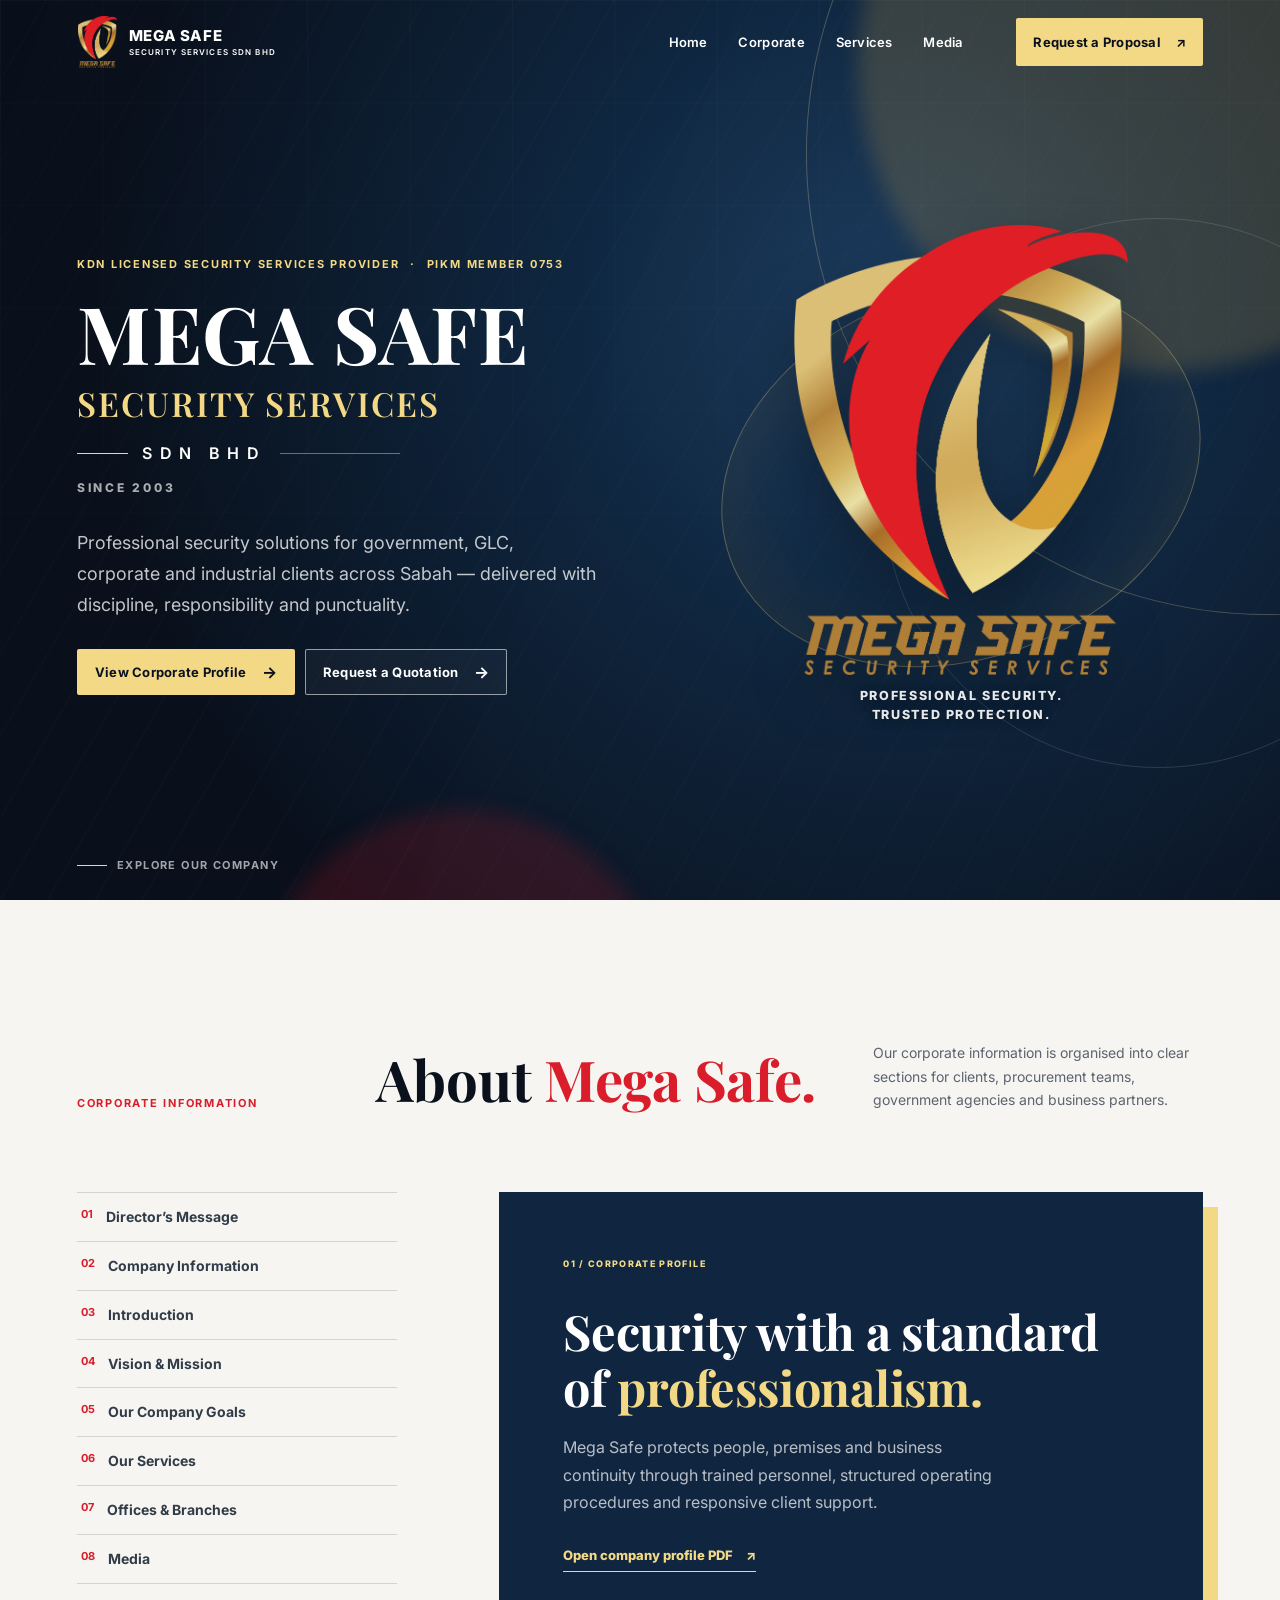
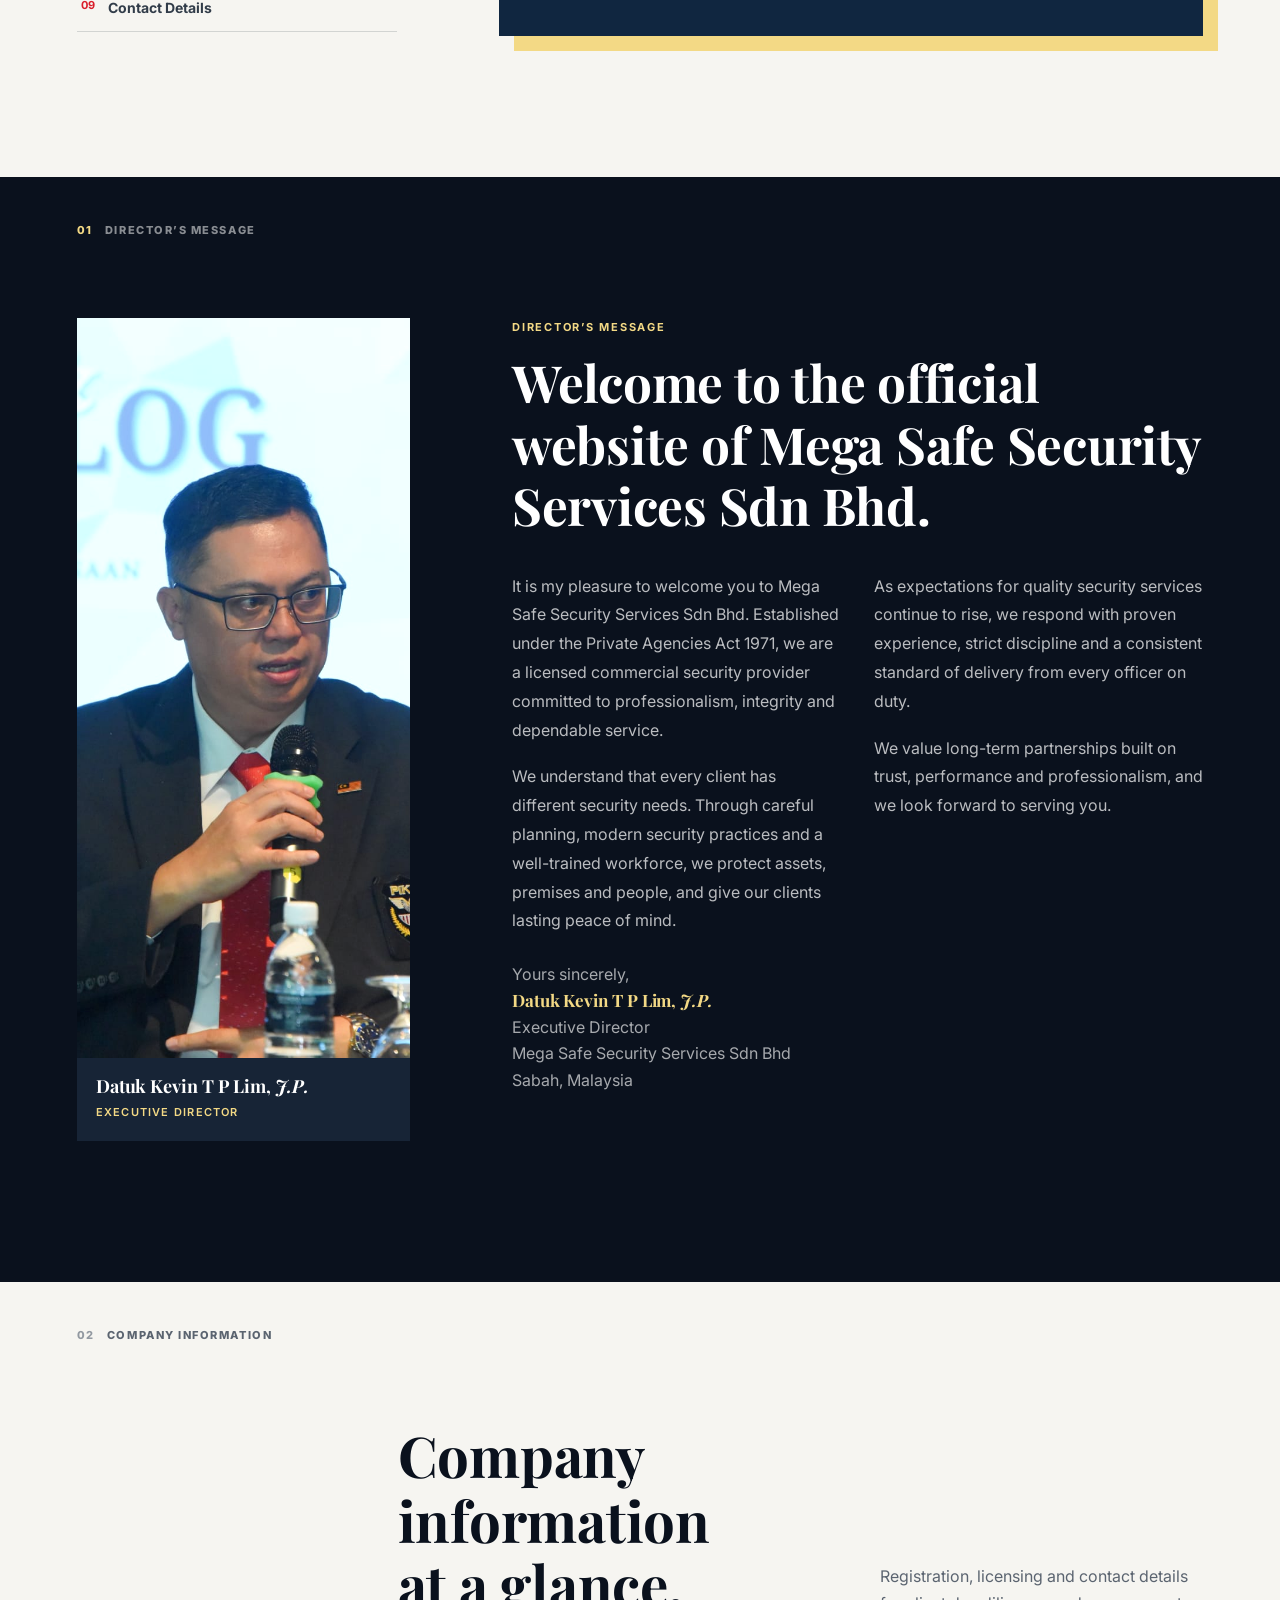
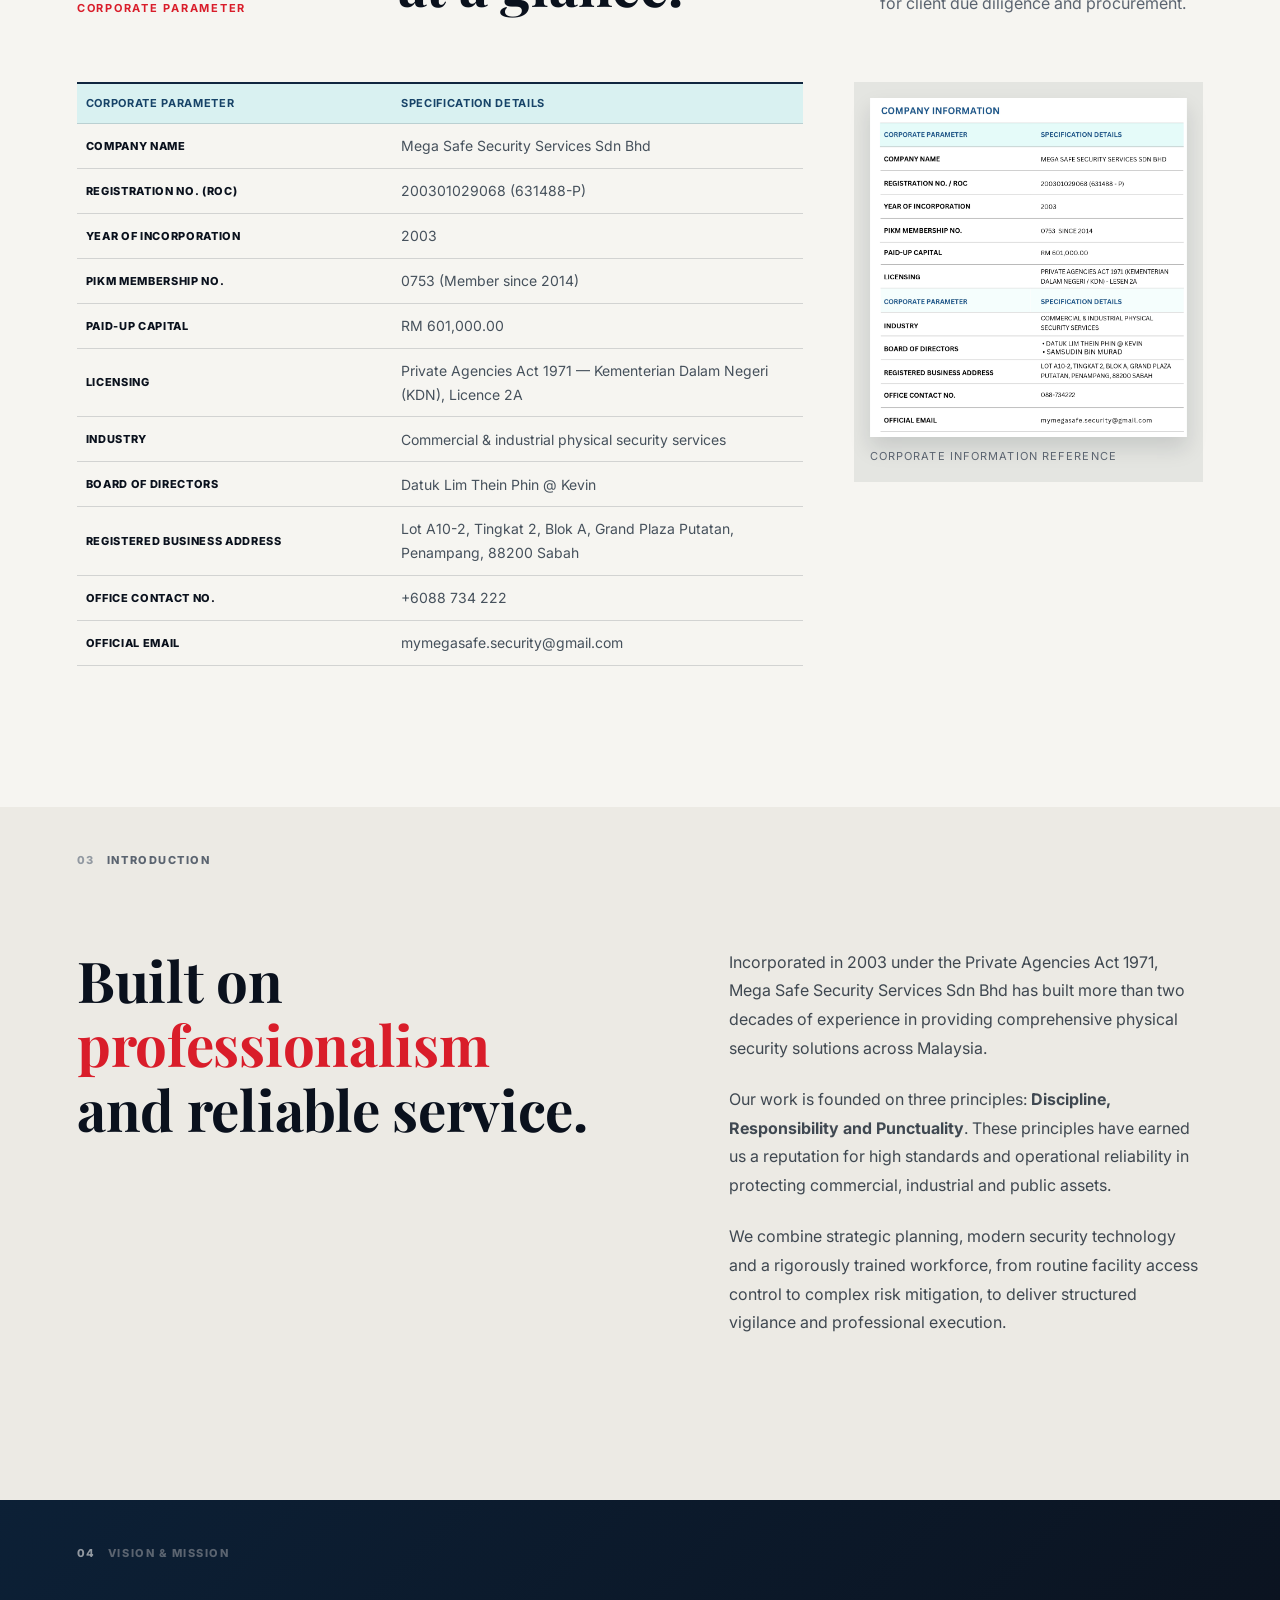
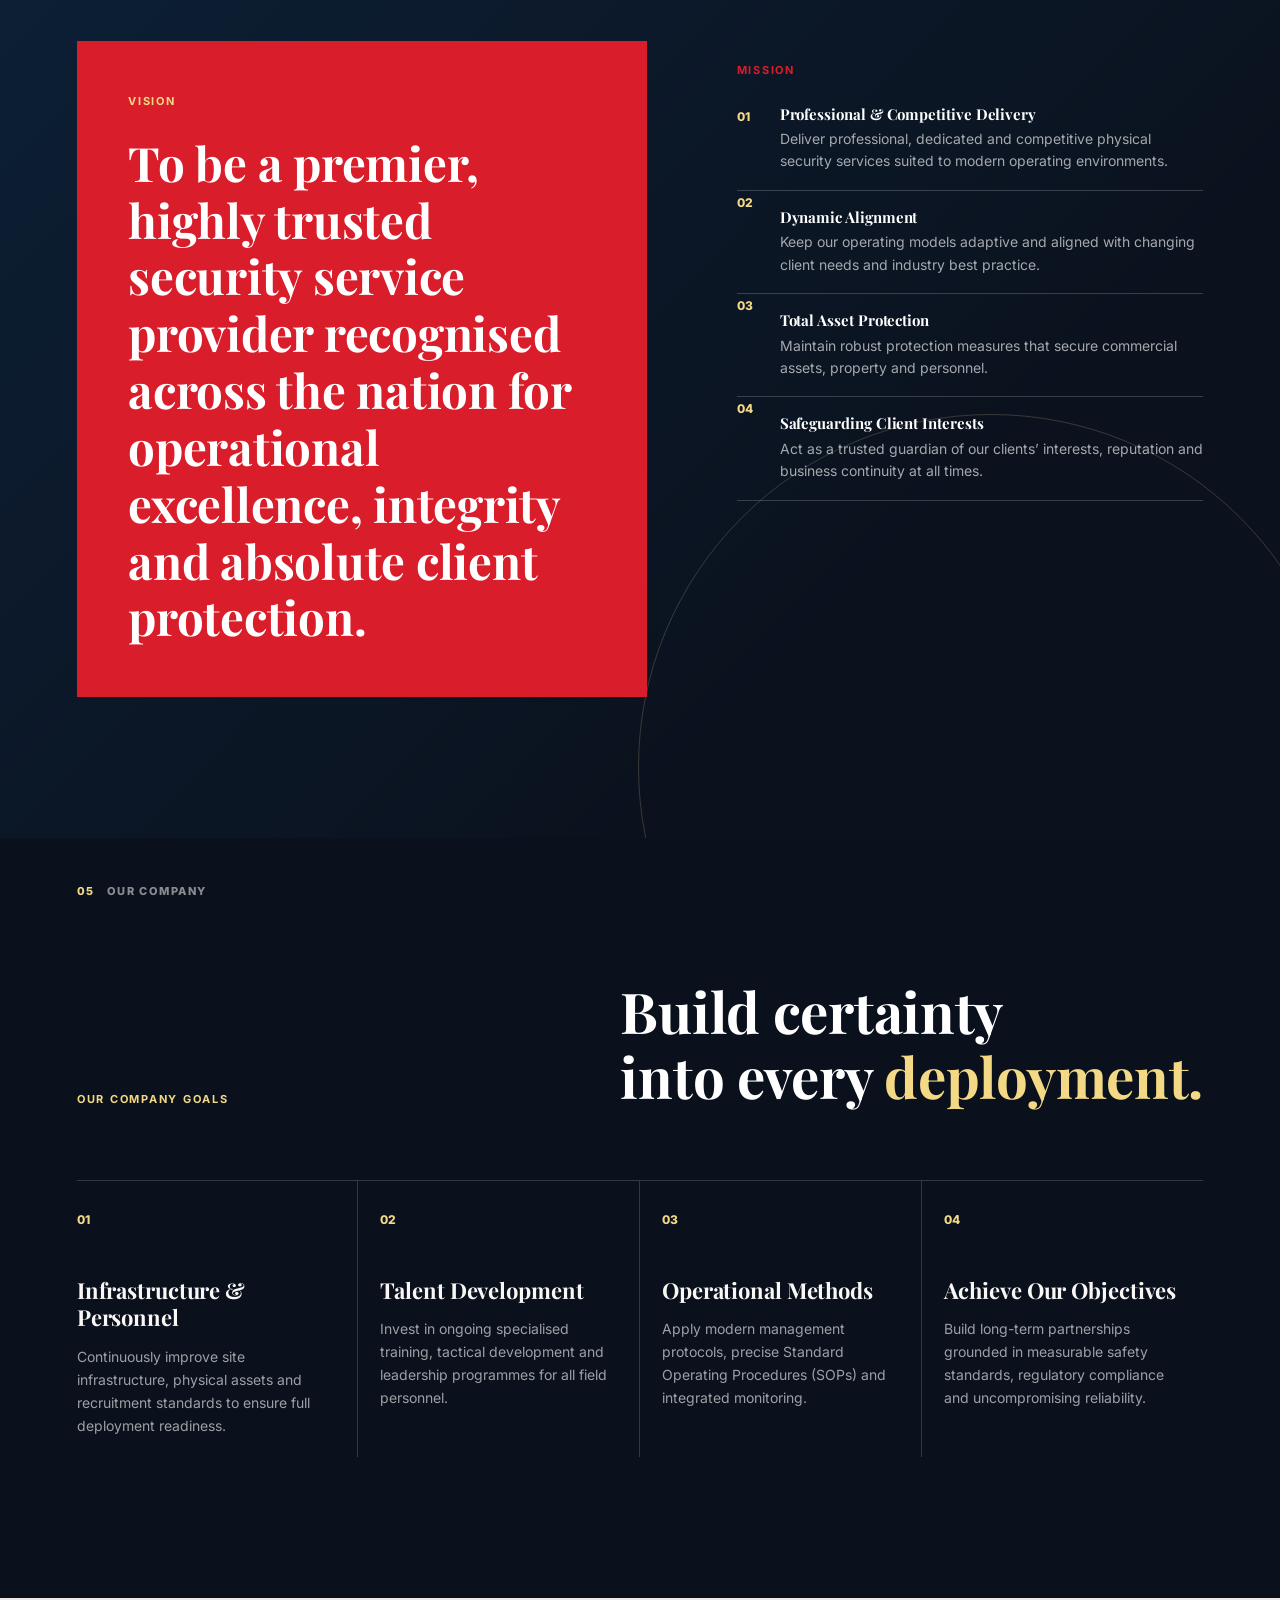
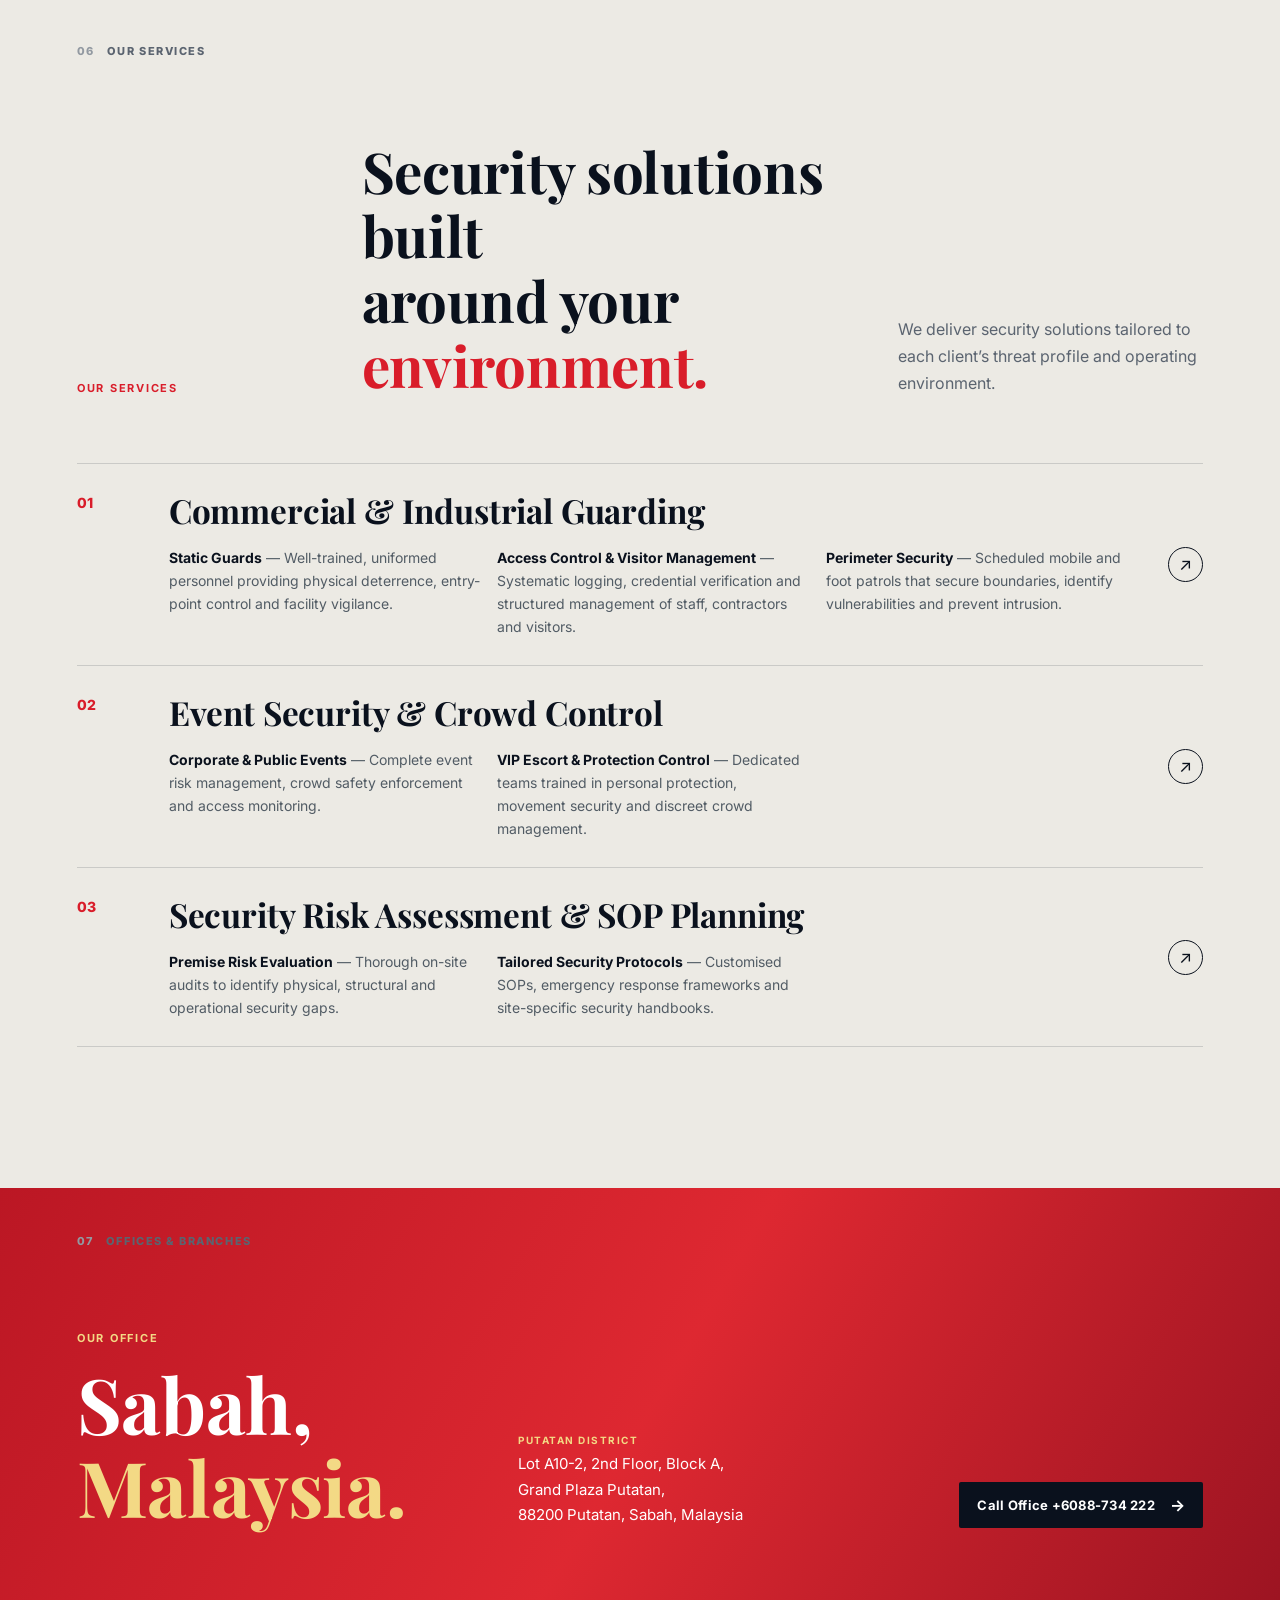
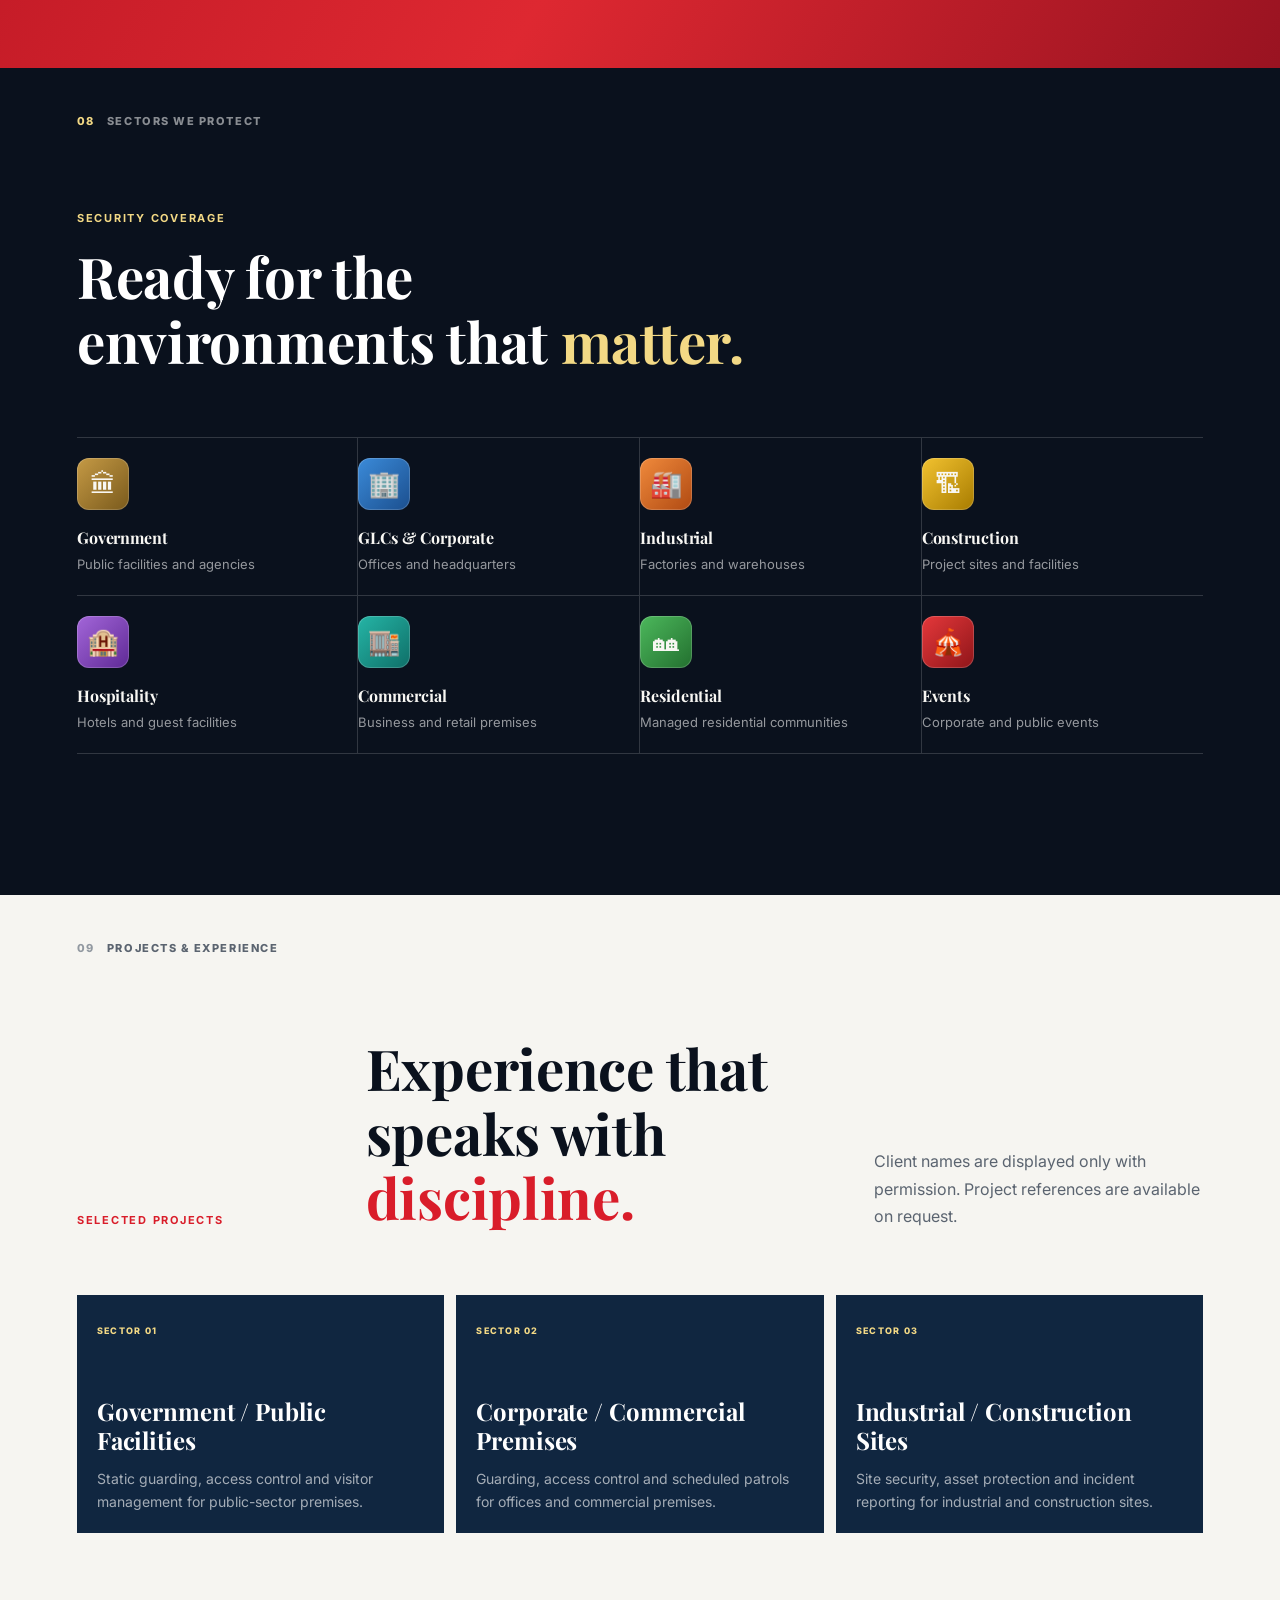
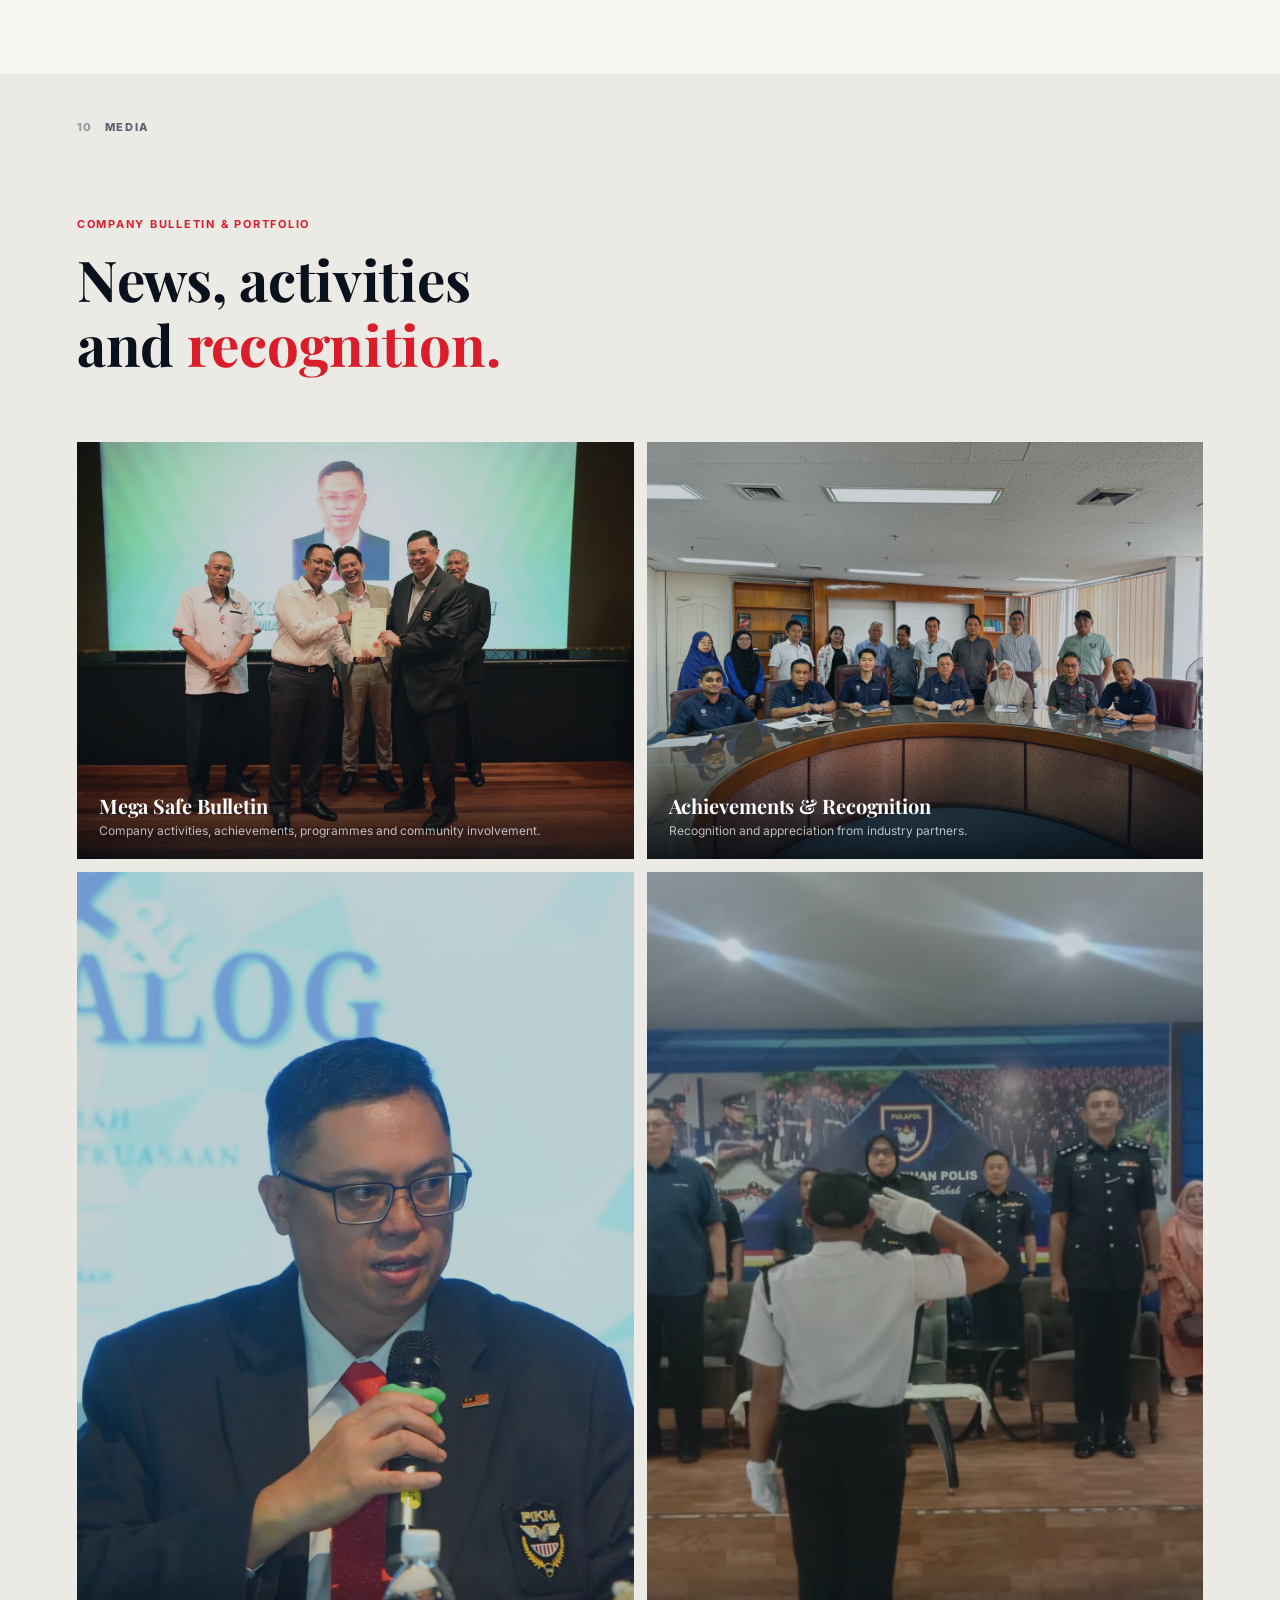
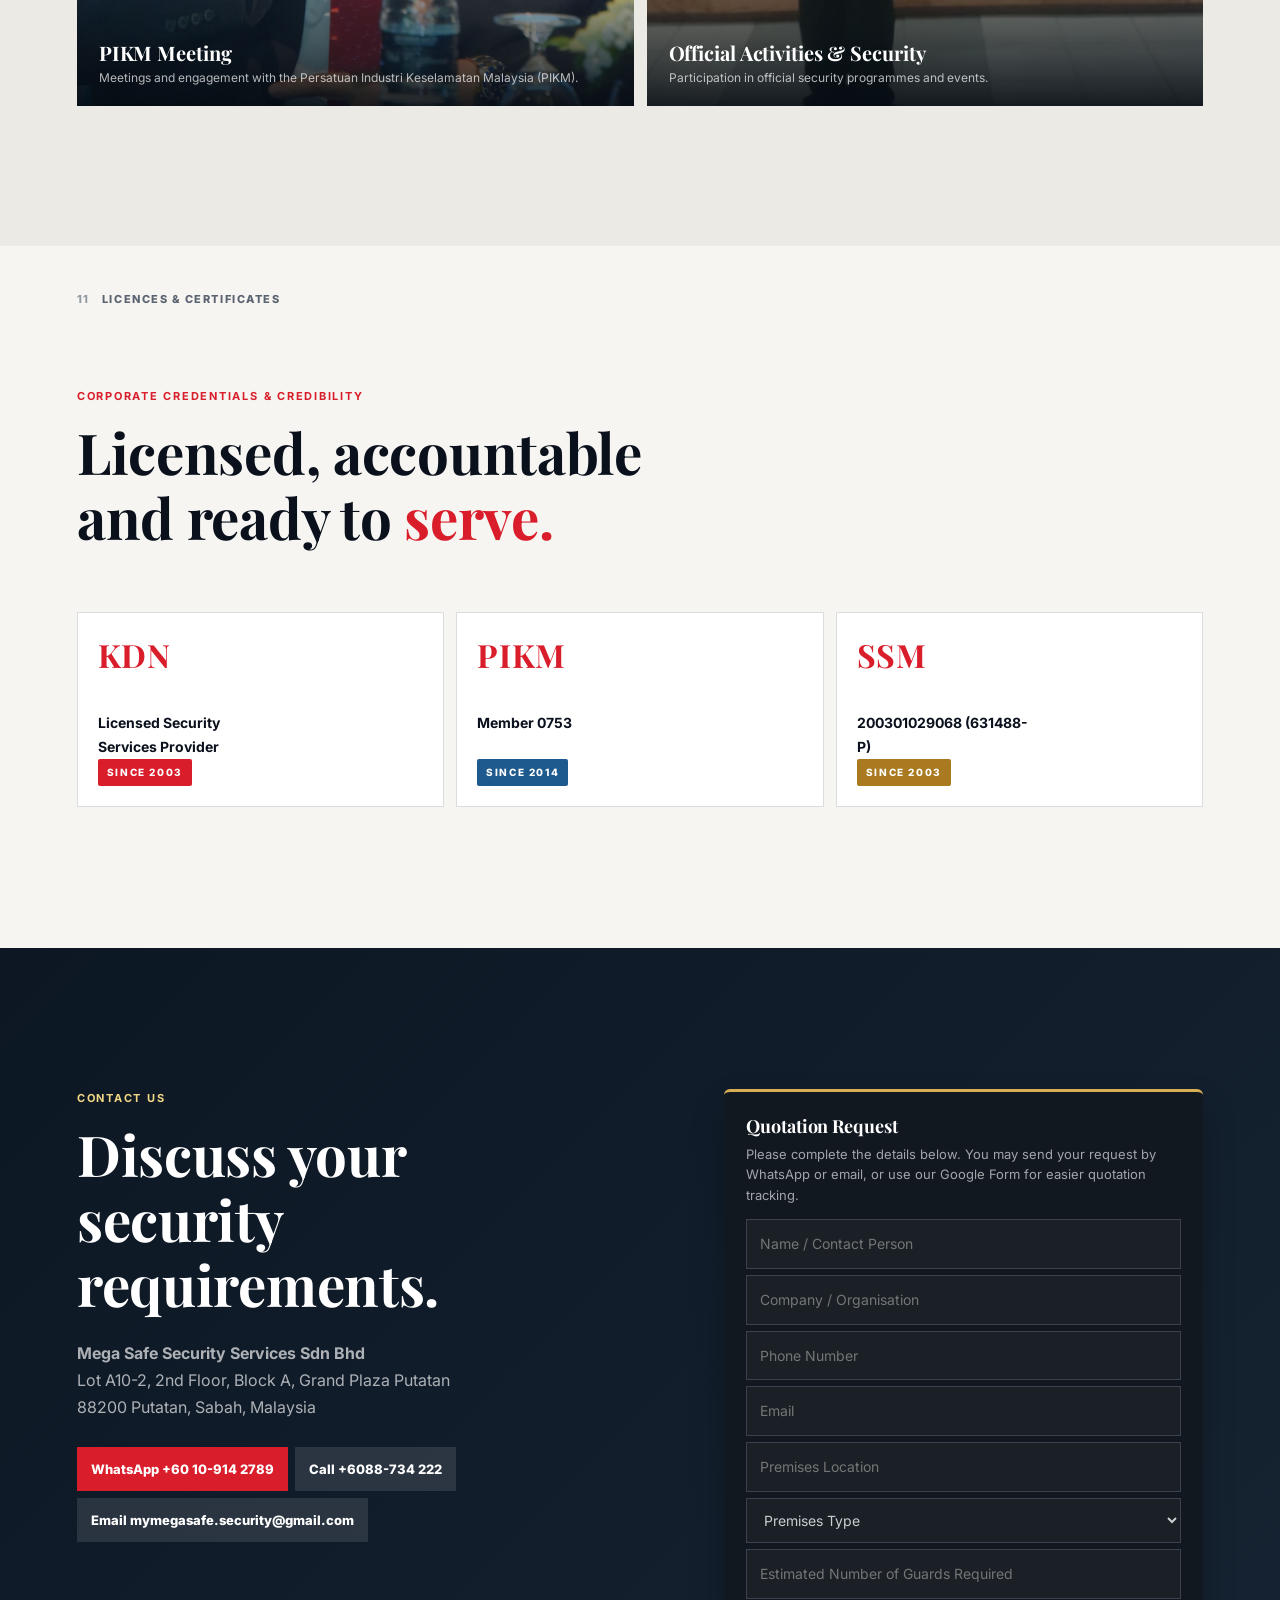
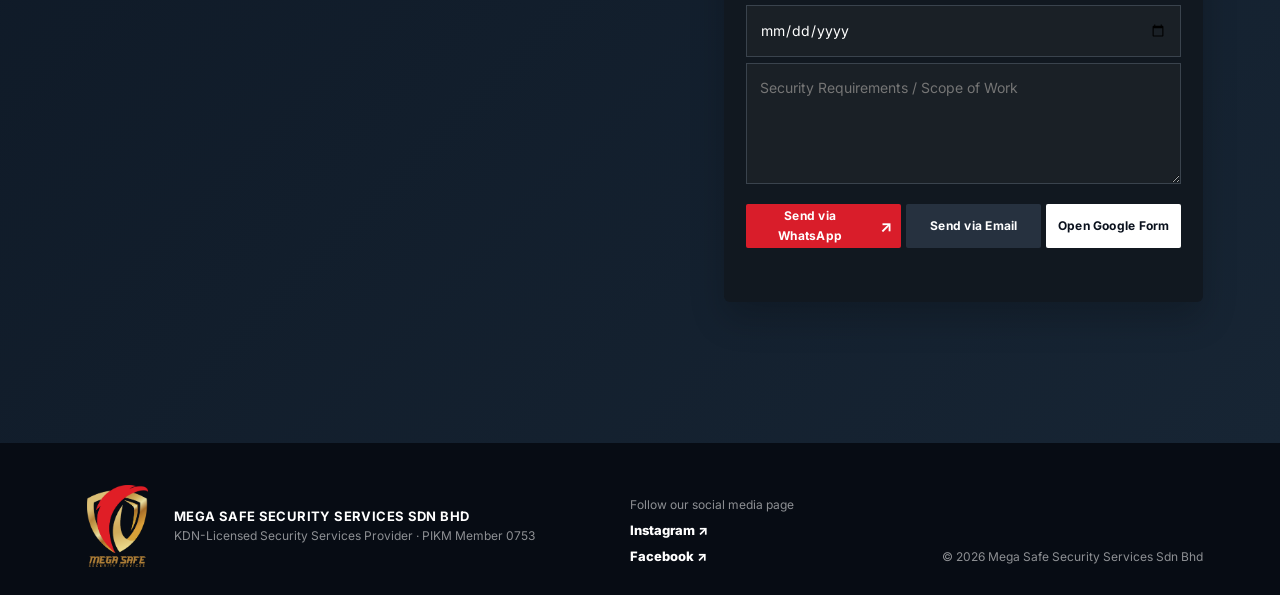
==== commit 5c86b314: "Update index.html" ====
--- a/index.html
+++ b/index.html
@@ -21,7 +21,7 @@
     <a class="header-cta" href="#contact">Request a Proposal <span>↗</span></a>
     <button class="menu-toggle" type="button" aria-label="Open navigation" aria-controls="main-nav" aria-expanded="false"><span></span><span></span></button>
   </header>
-
+<link rel="stylesheet" href="typography-fix.css">
   <main id="main">
     <section class="hero" id="home" aria-label="Mega Safe Security introduction">
       <div class="hero-grid" aria-hidden="true">
--- a/styles.css
+++ b/styles.css
@@ -1,6 +1,4 @@
-@import url("https://fonts.googleapis.com/css2?family=DM+Sans:opsz,wght@9..40,400;9..40,500;9..40,600;9..40,700&family=Manrope:wght@500;600;700;800&display=swap");
-
-:root { --ink:#0a111d; --ink-2:#111b2a; --navy:#102640; --gold:#d7ae54; --gold-light:#f3d985; --red:#d91d2a; --paper:#f6f5f1; --soft:#eceae4; --line:rgba(11,20,34,.15); --muted:#5b6470; --white:#fff; --gutter:clamp(22px,6vw,104px); --display:"Manrope",Arial,sans-serif; --body:"DM Sans",Arial,sans-serif; --ease:cubic-bezier(.2,.75,.16,1); }
+:root { --ink:#0a111d; --ink-2:#111b2a; --navy:#102640; --gold:#d7ae54; --gold-light:#f3d985; --red:#d91d2a; --paper:#f6f5f1; --soft:#eceae4; --line:rgba(11,20,34,.15); --muted:#5b6470; --white:#fff; --gutter:clamp(22px,6vw,104px); --display:"Plus Jakarta Sans","Segoe UI",Helvetica,Arial,sans-serif; --body:"Inter","Segoe UI",Helvetica,Arial,sans-serif; --ease:cubic-bezier(.2,.75,.16,1); }
 * { box-sizing:border-box; }
 html { scroll-behavior:smooth; scroll-padding-top:88px; }
 body { margin:0; color:var(--ink); background:var(--paper); font:15px/1.55 var(--body); -webkit-font-smoothing:antialiased; }
@@ -205,4 +203,10 @@
 @media (max-width:900px) {
   .director-grid,.introduction-grid,.info-grid,.vision-grid,.corporate-layout { grid-template-columns:minmax(0,1fr); }
   .corporate-menu,.corporate-statement,.director-copy,.info-table { min-width:0; }
-}+}
+
+/* ===== Typography: Plus Jakarta Sans (headings) + Inter (body) ===== */
+body { font-family:var(--body); -webkit-font-smoothing:antialiased; -moz-osx-font-smoothing:grayscale; text-rendering:optimizeLegibility; }
+h1,h2,h3,h4,.brand,.button,.eyebrow,.section-marker,.main-nav a { font-family:var(--display); }
+.hero h1 { letter-spacing:-.06em; }
+input,select,textarea,button { font-family:var(--body); }
--- a/typography-fix.css
+++ b/typography-fix.css
@@ -0,0 +1,99 @@
+@import url("https://fonts.googleapis.com/css2?family=Inter:wght@400;500;600;700&family=Playfair+Display:wght@600;700;800&display=swap");
+
+/* ===== Mega Safe typography fix: Playfair Display (headings) + Inter (UI/body) ===== */
+:root {
+  --display: "Playfair Display", Georgia, "Times New Roman", serif;
+  --body: "Inter", "Segoe UI", Helvetica, Arial, sans-serif;
+}
+body { font-family: var(--body); font-size: 16px; line-height: 1.7; }
+
+h1, h2, h3,
+.hero h1,
+.corporate-statement h3, .goal-card h3, .service-item h3, .project-card h3,
+.portfolio-card h3, .team-card b, .mission-card b, .media-card b,
+.quotation-form h3, .credentials-grid b, .coverage-grid b,
+.director-photo figcaption, .signature strong {
+  font-family: var(--display);
+  letter-spacing: -.005em !important;
+  font-weight: 700;
+}
+
+.hero h1 { font-size: clamp(44px, 6.2vw, 92px); line-height: 1.05 !important; letter-spacing: .01em !important; }
+.hero h1 .hero-brand { line-height: 1.05; }
+.hero h1 .hero-sub { font-size: .42em; line-height: 1.2 !important; letter-spacing: .06em !important; margin-top: .25em; font-weight: 600; }
+.hero h1 .hero-sdn { font-family: var(--body); letter-spacing: .45em !important; margin-top: 1.4em; font-weight: 600; }
+
+h2 { font-size: clamp(32px, 4.4vw, 62px); line-height: 1.15 !important; font-weight: 700; }
+.corporate-statement h3 { font-size: clamp(28px, 3.8vw, 52px); line-height: 1.15 !important; }
+.director-copy h2, .vision-card h2 { line-height: 1.2 !important; }
+.office-card h2 { font-size: clamp(40px, 6vw, 86px); line-height: 1.08 !important; }
+.service-item h3 { font-size: clamp(22px, 2.6vw, 36px); line-height: 1.2 !important; }
+.goal-card h3 { font-size: 22px; line-height: 1.25 !important; }
+.project-card h3 { font-size: 24px; line-height: 1.2 !important; }
+.team-card b, .mission-card b, .media-card b, .coverage-grid b { line-height: 1.3 !important; }
+.credentials-grid b { font-size: 32px; letter-spacing: .02em !important; }
+
+/* Brand */
+.brand { font: 800 15px/1.15 var(--body); letter-spacing: .04em; gap: 10px; }
+.brand small { font: 600 8px/1.3 var(--body); letter-spacing: .14em; margin-top: 3px; display: block; }
+
+/* Menu, buttons, labels = Inter */
+.main-nav a, .header-cta, .button, .eyebrow, .section-marker,
+.text-link, .team-card span, .project-card > span, .statement-index { font-family: var(--body); }
+.main-nav a { font-size: 13px; font-weight: 600; letter-spacing: .02em; }
+.header-cta, .button { font-size: 13px; font-weight: 700; letter-spacing: .02em; }
+.eyebrow { font-size: 11px; font-weight: 700; letter-spacing: .16em; }
+.section-marker { font-size: 11px; letter-spacing: .14em; }
+.text-link { font-size: 13px; }
+.hero-established { font-size: 12px; }
+.hero-scroll { font-size: 11px; }
+.hero-copy { font-size: clamp(15px, 1.4vw, 18px); line-height: 1.75; max-width: 520px; }
+
+/* Small text made readable */
+.corporate-menu a { font-size: 14px; }
+.corporate-menu a b { font-size: 11px; }
+.table-row { font-size: 14px; }
+.table-row strong, .table-header { font-size: 11px; letter-spacing: .06em; }
+.information-reference figcaption { font-size: 11px; }
+.mission-card span { font-size: 14px; line-height: 1.6; }
+.mission-card li::before { font-size: 12px; }
+.goal-card p, .project-card p { font-size: 14px; line-height: 1.65; }
+.goal-card > span { font-size: 12px; }
+.service-item ul { font-size: 14px; line-height: 1.65; }
+.service-item > span { font-size: 14px; }
+.coverage-grid p { font-size: 13px; }
+.team-card span { font-size: 11px; }
+.media-card small { font-size: 12px; line-height: 1.5; }
+.portfolio-card p:last-child { font-size: 14px; }
+.credentials-grid span { font-size: 14px; }
+.credentials-grid .since { font-size: 10px; }
+.director-photo figcaption { font-size: 18px; line-height: 1.3; }
+.director-photo figcaption span { font-size: 11px; }
+.copy-columns p, .introduction-copy p { line-height: 1.8; }
+
+/* Form & footer */
+.quotation-form > p { font-size: 13px; line-height: 1.6; }
+.quotation-form input, .quotation-form textarea, .quotation-form select { font-size: 14px; padding: 12px 13px; }
+.contact-actions a { font-size: 13px; padding: 11px 14px; }
+.form-actions .button { font-size: 12px; min-height: 44px; }
+.form-message { font-size: 12px; }
+.footer-brand p, .footer-links p, .copyright { font-size: 12px; }
+.footer-brand b { font-size: 13px; letter-spacing: .03em; }
+.footer-links a { font-size: 13px; }
+
+/* Mobile */
+@media (max-width: 680px) {
+  body { font-size: 15px; }
+  .hero h1 { font-size: clamp(40px, 12.5vw, 62px); }
+  h2 { font-size: clamp(28px, 8vw, 38px); }
+  .service-item h3 { font-size: 24px; }
+  .main-nav a { font-size: 15px; }
+}
+@media (max-width: 480px) {
+  .hero h1 { letter-spacing: .01em !important; }
+  .hero h1 .hero-sdn { letter-spacing: .3em !important; }
+}
+@media (max-width: 360px) {
+  .hero h1 { font-size: 34px; }
+  .brand small { font-size: 6px; }
+}
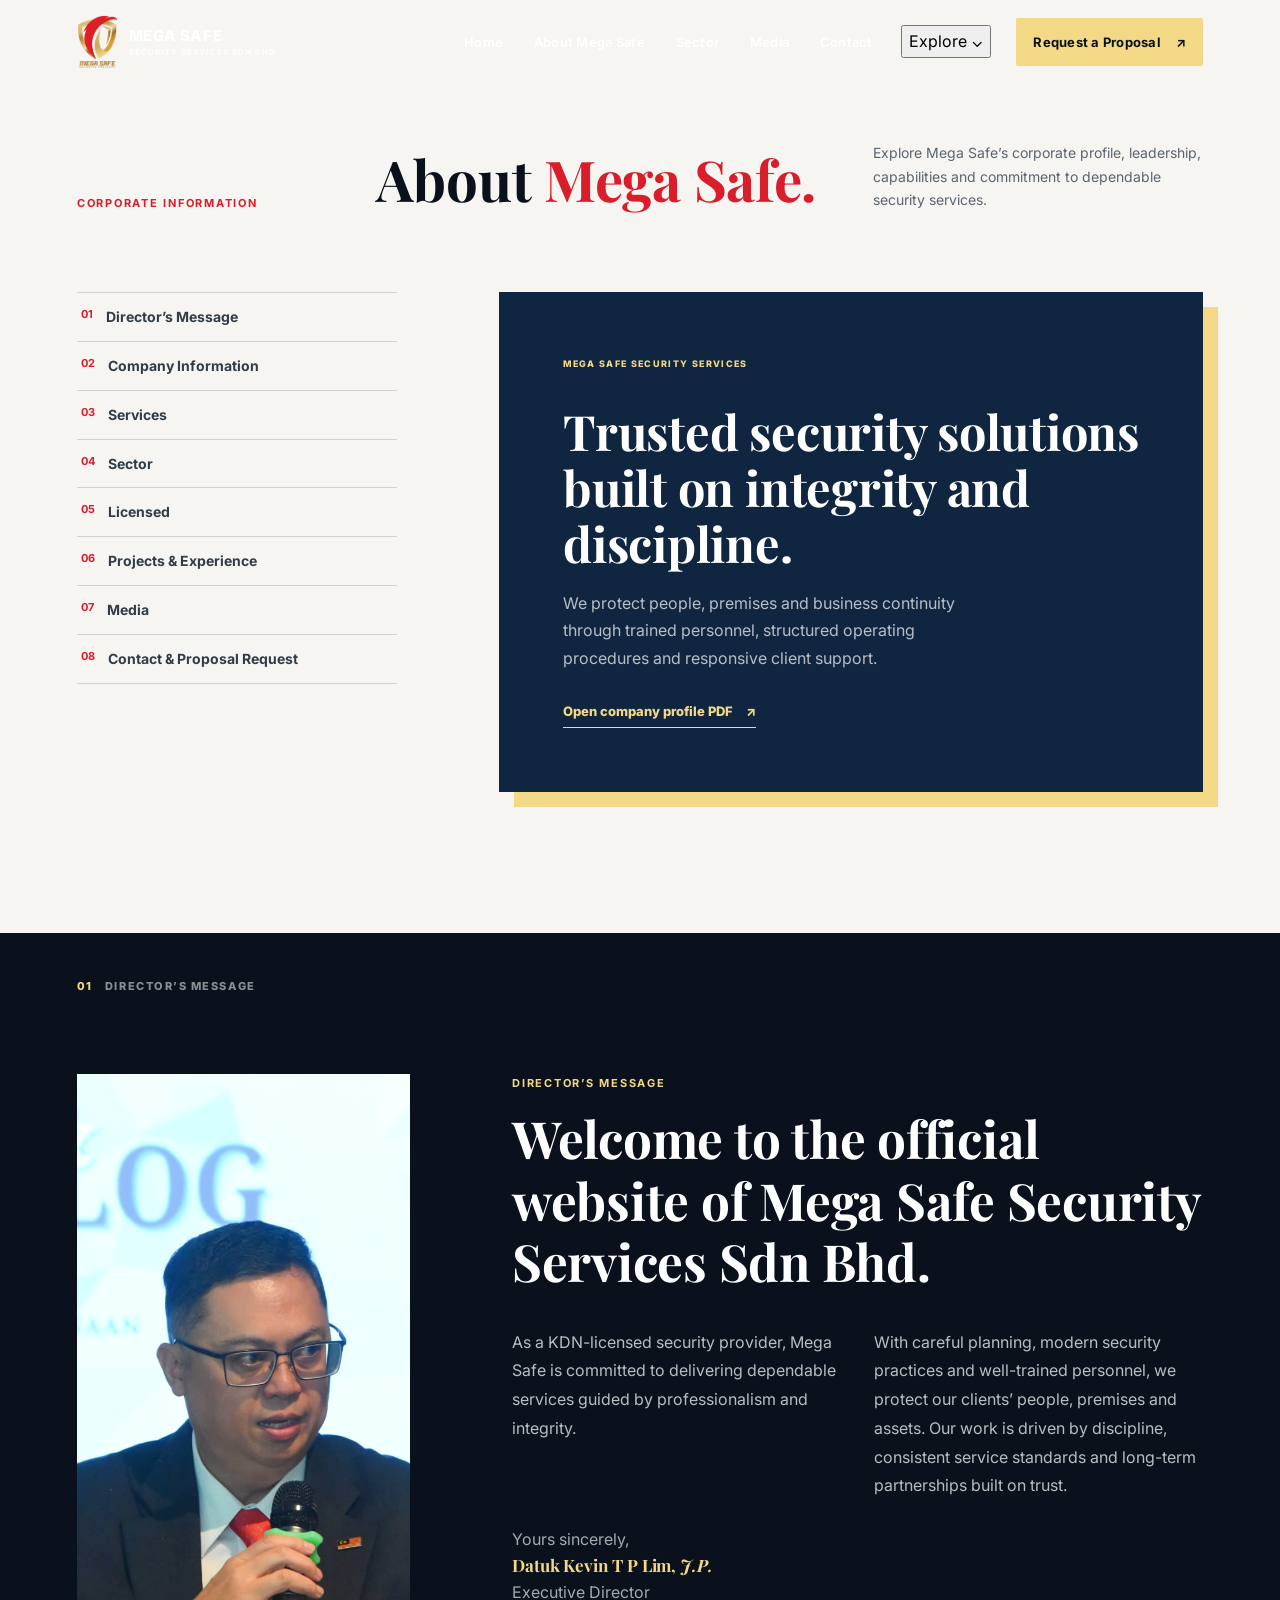
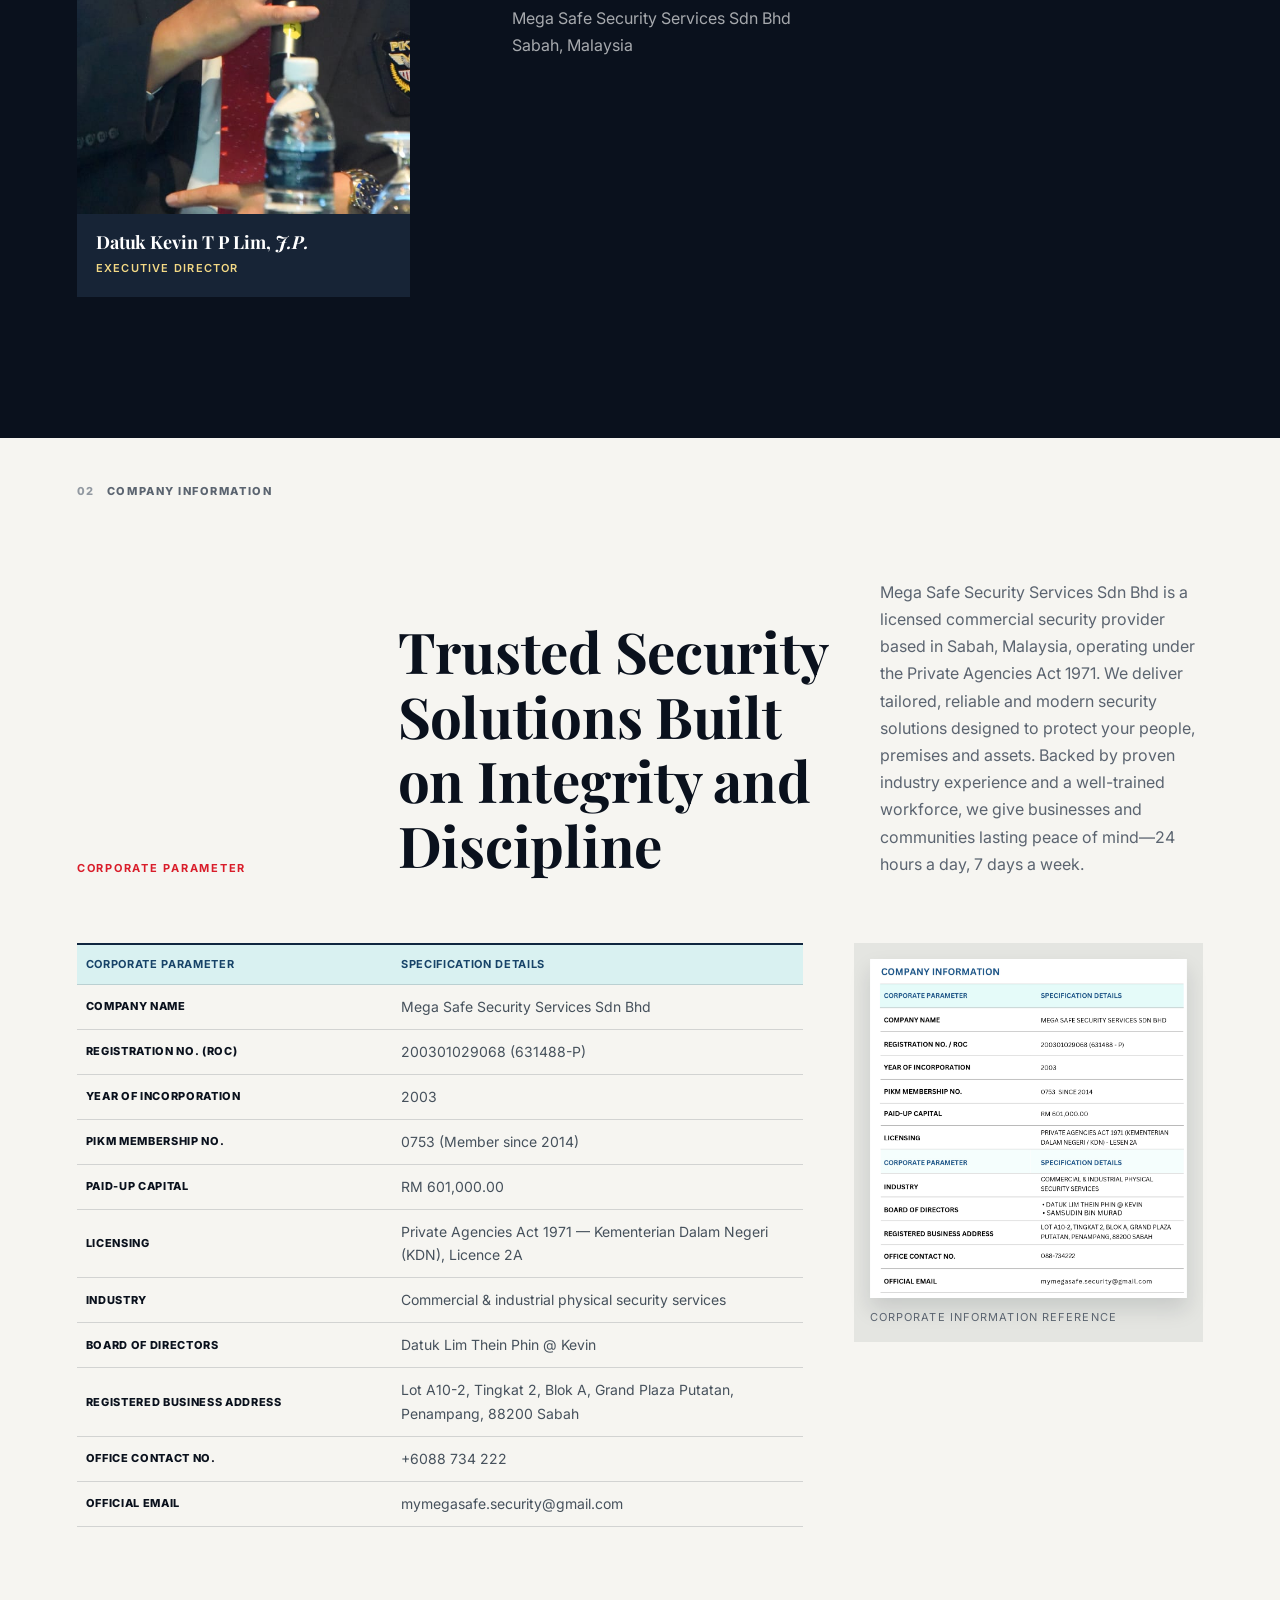
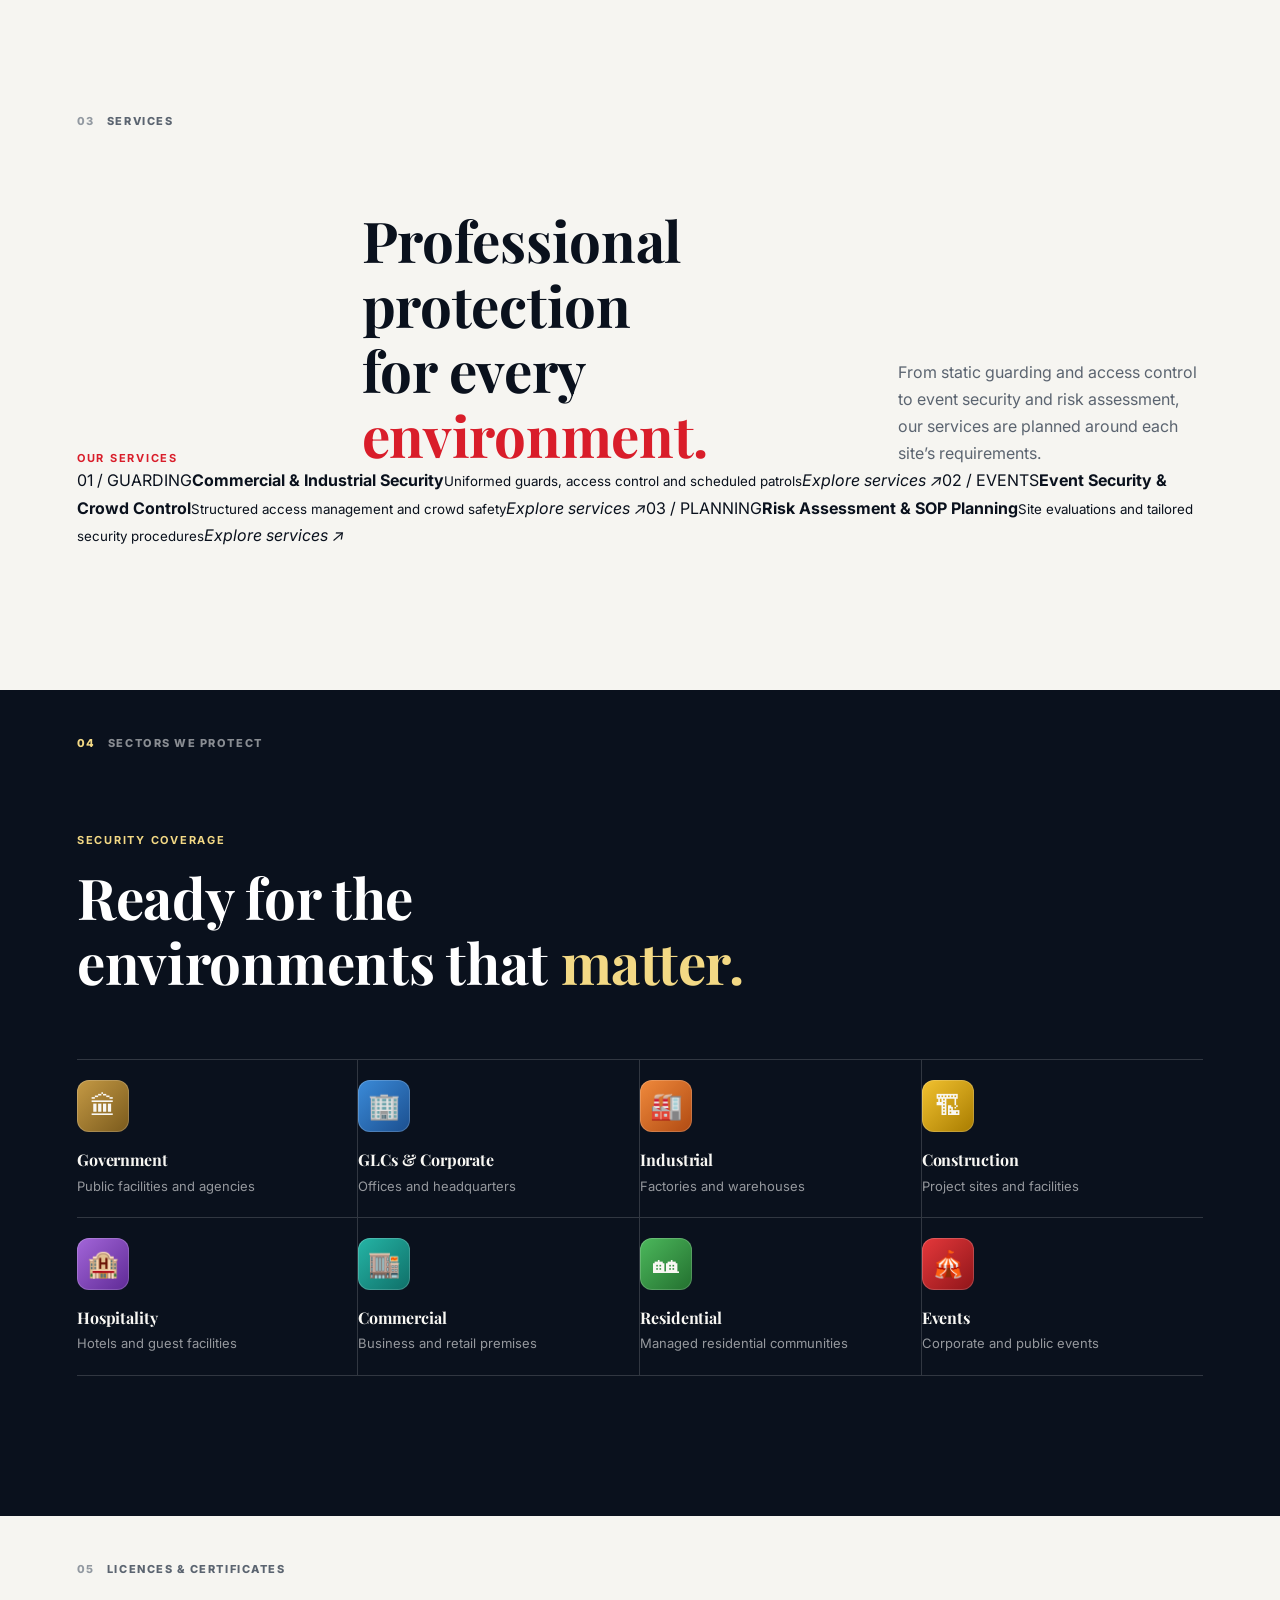
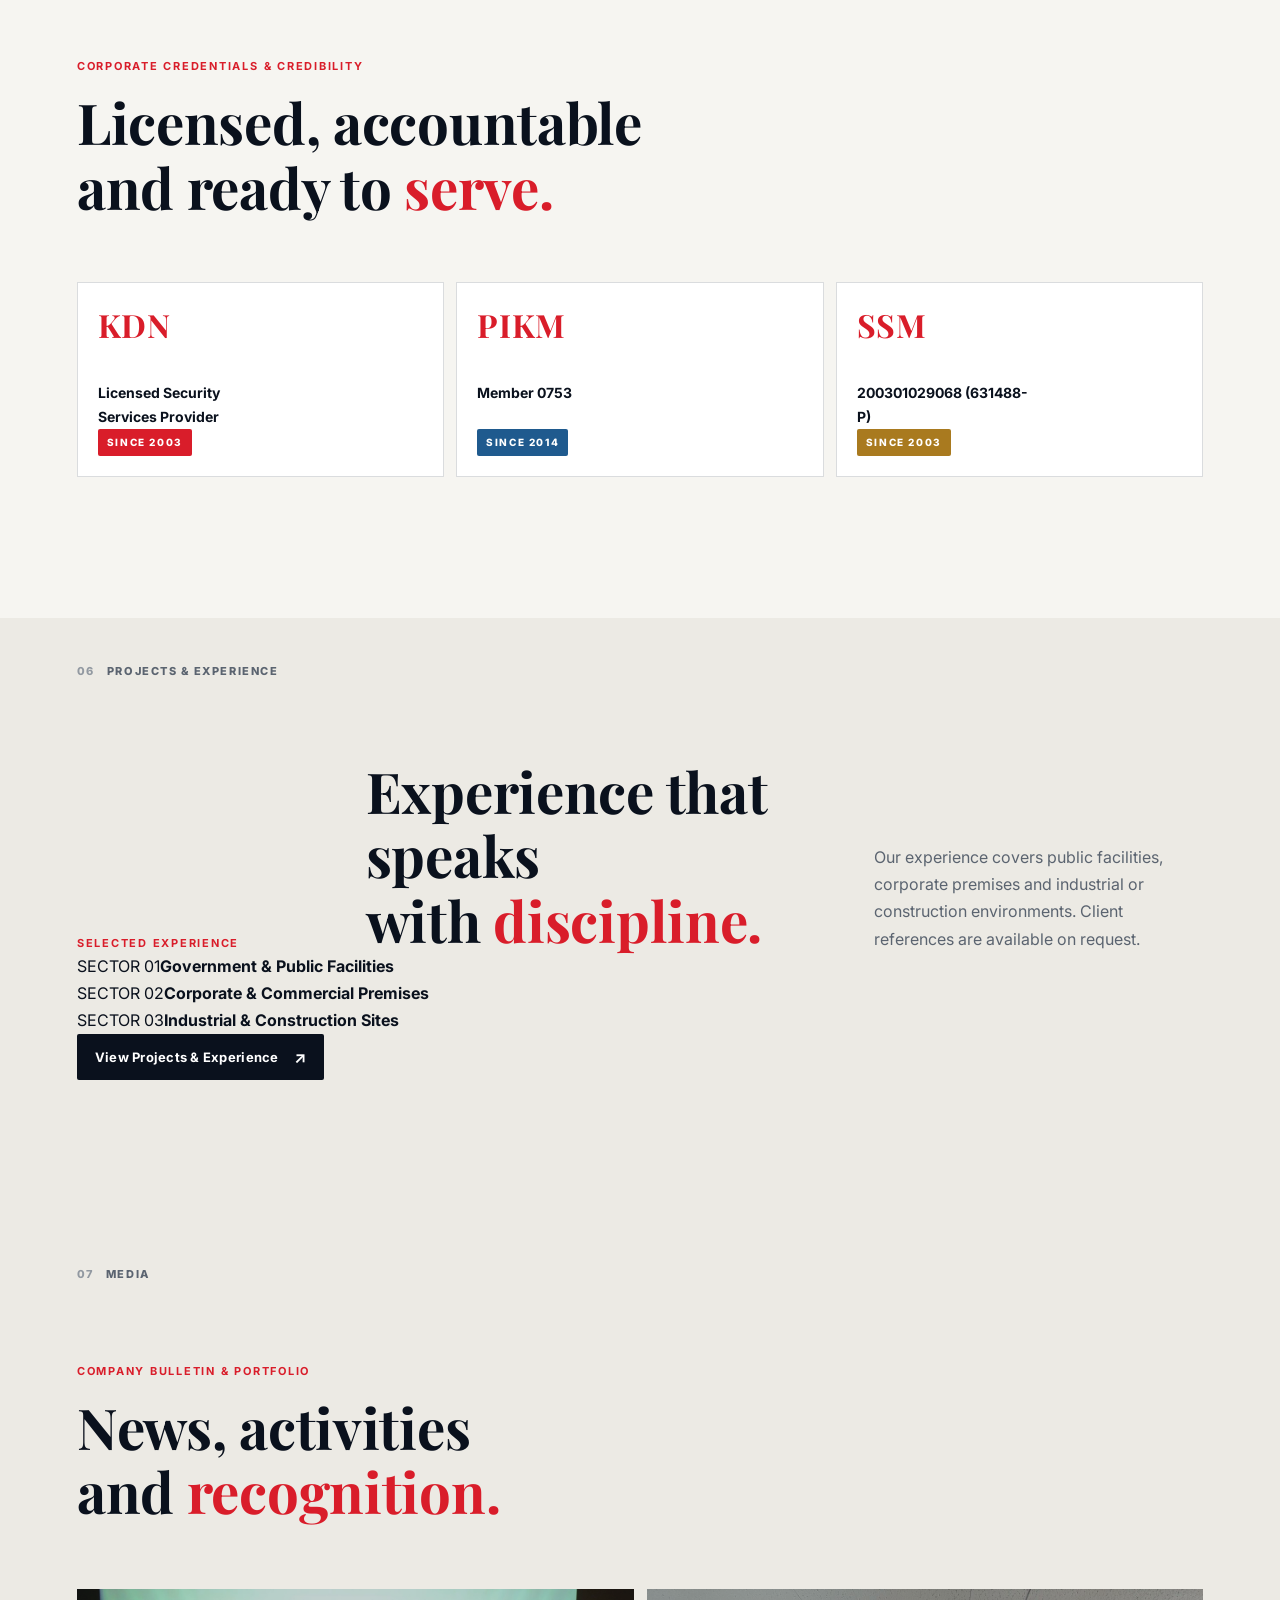
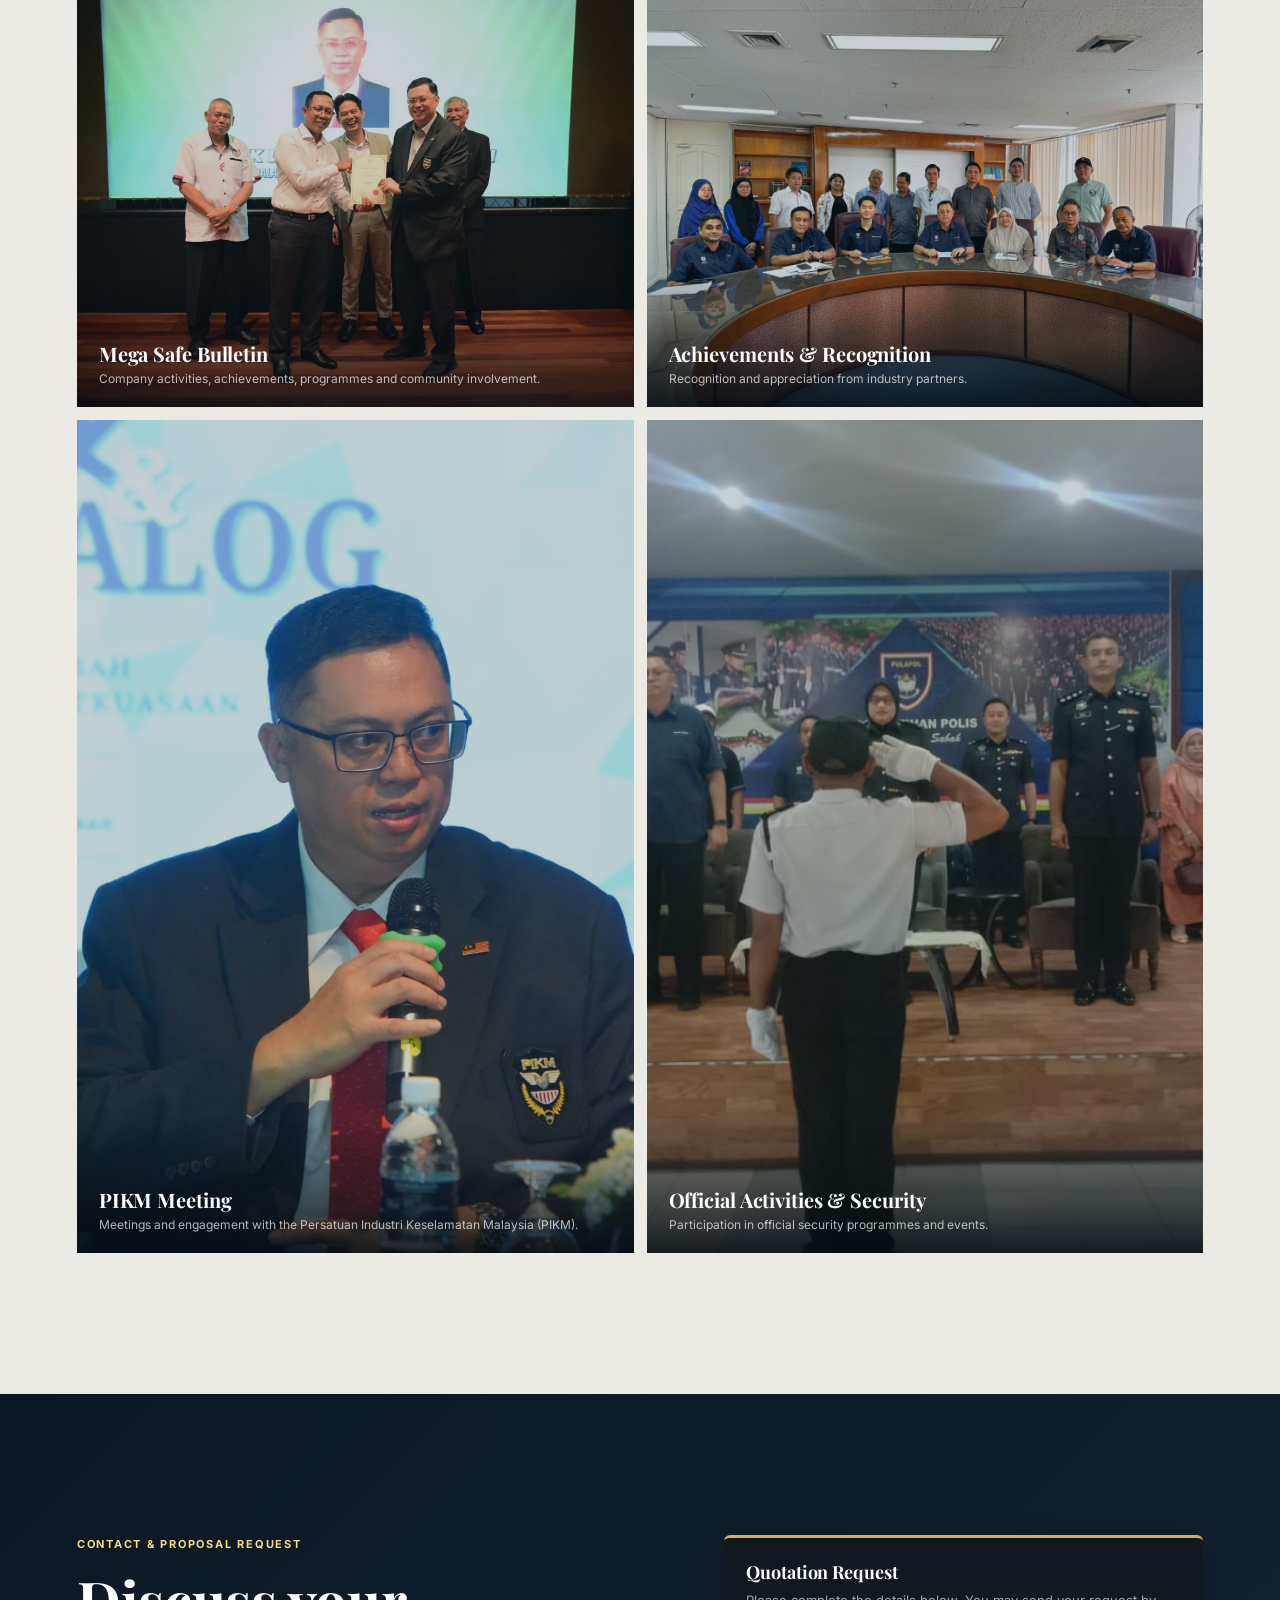
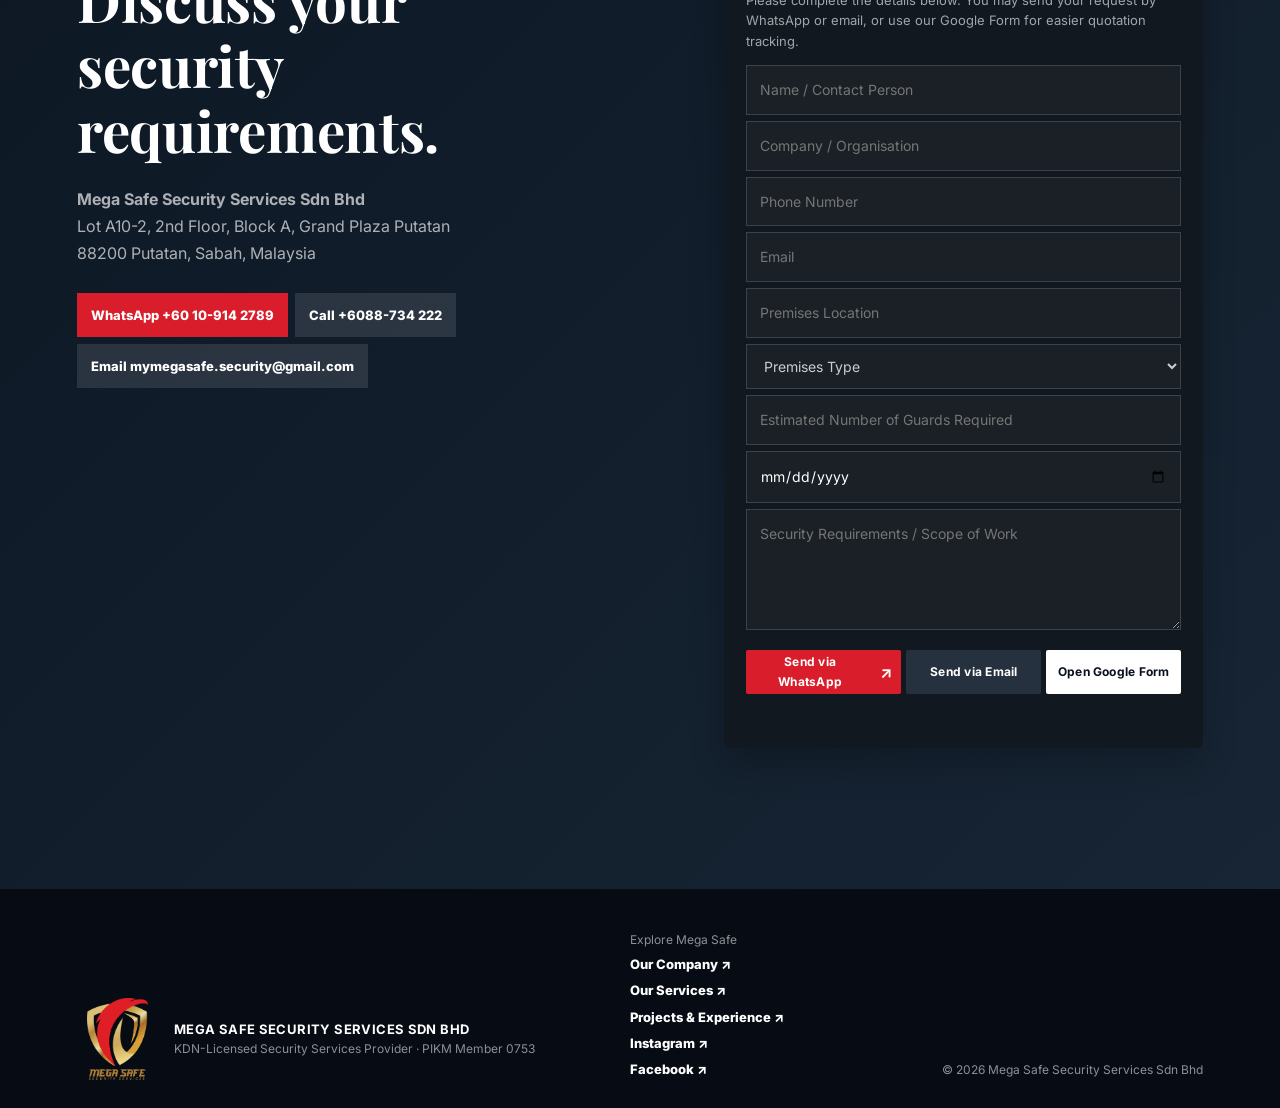
==== commit 7a3d7239: "Update index.html" ====
--- a/index.html
+++ b/index.html
@@ -1,257 +1,132 @@
 <!doctype html>
 <html lang="en">
 <head>
-  <meta charset="utf-8">
-  <meta name="viewport" content="width=device-width, initial-scale=1">
-  <meta name="theme-color" content="#0a111d">
-  <meta name="description" content="Mega Safe Security Services Sdn Bhd — professional security solutions for government, GLC, corporate, industrial and private-sector clients.">
-  <title>Mega Safe Security Services Sdn Bhd</title>
-  <link rel="preconnect" href="https://fonts.googleapis.com">
-  <link rel="preconnect" href="https://fonts.gstatic.com" crossorigin>
-  <link rel="stylesheet" href="https://fonts.googleapis.com/css2?family=Inter:wght@400;500;600;700&family=Plus+Jakarta+Sans:wght@500;600;700;800&display=swap">
-  <link rel="stylesheet" href="styles.css">
-  <script src="script.js" defer></script>
+<meta charset="utf-8"/>
+<meta content="width=device-width, initial-scale=1" name="viewport"/>
+<meta content="#0a111d" name="theme-color"/>
+<meta content="KDN-licensed security services in Sabah, Malaysia. Mega Safe delivers professional guarding, asset protection and tailored security solutions." name="description"/>
+<title>Mega Safe Security Services Sdn Bhd | Trusted Security Solutions in Sabah</title>
+<link href="https://fonts.googleapis.com" rel="preconnect"/>
+<link crossorigin="" href="https://fonts.gstatic.com" rel="preconnect"/>
+<link href="https://fonts.googleapis.com/css2?family=Inter:wght@400;500;600;700&amp;family=Plus+Jakarta+Sans:wght@500;600;700;800&amp;display=swap" rel="stylesheet"/>
+<link href="styles.css" rel="stylesheet"/>
+<script defer="" src="script.js"></script>
+<link href="typography-fix.css" rel="stylesheet"/>
+<link href="navigation-upgrade.css" rel="stylesheet"/>
 </head>
 <body>
-  <a class="skip-link" href="#main">Skip to content</a>
-  <header class="site-header" id="site-header">
-    <a class="brand" href="#home" aria-label="Mega Safe Security home">
-      <img src="assets/mega-safe/mega-safe-logo.png" alt="Mega Safe Security Services Sdn Bhd"><span>MEGA SAFE<br><small>SECURITY SERVICES SDN BHD</small></span></a>
-    <nav class="main-nav" id="main-nav" aria-label="Primary navigation"><a href="#home">Home</a><a href="#corporate">Corporate</a><a href="#services">Services</a><a href="#media">Media</a></nav>
-    <a class="header-cta" href="#contact">Request a Proposal <span>↗</span></a>
-    <button class="menu-toggle" type="button" aria-label="Open navigation" aria-controls="main-nav" aria-expanded="false"><span></span><span></span></button>
-  </header>
-<link rel="stylesheet" href="typography-fix.css">
-  <main id="main">
-    <section class="hero" id="home" aria-label="Mega Safe Security introduction">
-      <div class="hero-grid" aria-hidden="true">
+<a class="skip-link" href="#main">Skip to content</a>
+<header class="site-header" id="site-header">
+<a aria-label="Mega Safe Security home" class="brand" href="index.html"><img alt="" src="assets/mega-safe/mega-safe-logo.png"/><span>MEGA SAFE<br/><small>SECURITY SERVICES SDN BHD</small></span></a>
+<nav aria-label="Primary navigation" class="main-nav" id="main-nav"><a href="index.html">Home</a><a href="#corporate">About Mega Safe</a><a href="#sector">Sector</a><a href="#media">Media</a><a href="#contact">Contact</a></nav>
+<div class="header-tools"><button aria-controls="explore-panel" aria-expanded="false" class="explore-toggle" type="button">Explore <span>⌄</span></button><a class="header-cta" href="#contact">Request a Proposal <span>↗</span></a><button aria-controls="main-nav" aria-expanded="false" aria-label="Open navigation" class="menu-toggle" type="button"><span></span><span></span></button></div>
+<div class="explore-panel" hidden="" id="explore-panel"><div class="explore-panel-heading"><span>MEGA SAFE / CORPORATE</span><small>Explore our company</small></div><a href="pages/vision-mission.html"><b>01</b><span>Vision &amp; Mission</span><i>↗</i></a><a href="pages/our-company.html"><b>02</b><span>Our Company</span><i>↗</i></a><a href="pages/management-organisation.html"><b>03</b><span>Management &amp; Organisation</span><i>↗</i></a><a href="pages/our-services.html"><b>04</b><span>Our Services</span><i>↗</i></a><a href="pages/our-office.html"><b>05</b><span>Our Office</span><i>↗</i></a><a href="pages/projects-experience.html"><b>06</b><span>Projects &amp; Experience</span><i>↗</i></a></div>
+</header>
 
-      </div>
-      <div class="hero-glow hero-glow-one" aria-hidden="true">
-
-      </div>
-      <div class="hero-glow hero-glow-two" aria-hidden="true">
-
-      </div>
-      <div class="hero-orbit orbit-one" aria-hidden="true">
-
-      </div>
-      <div class="hero-orbit orbit-two" aria-hidden="true">
-
-      </div>
-      <div class="hero-content">
-        <p class="eyebrow eyebrow-gold">KDN Licensed Security Services Provider <span>·</span> PIKM Member 0753</p>
-        <h1><span class="hero-brand">MEGA SAFE</span><span class="hero-sub">SECURITY SERVICES</span><span class="hero-sdn"><i></i>SDN BHD<i></i></span>
-        </h1>
-        <p class="hero-established">SINCE 2003</p>
-        <p class="hero-copy">Professional security solutions for government, GLC, corporate and industrial clients across Sabah — delivered with discipline, responsibility and punctuality.</p>
-        <div class="hero-actions">
-          <a class="button button-gold" href="#corporate">View Corporate Profile <span>→</span>
-          </a>
-          <a class="button button-outline" href="#contact">Request a Quotation <span>→</span></a></div></div>
-      <div class="hero-emblem" aria-hidden="true">
-        <div class="emblem-halo">
-
-        </div>
-        <img src="assets/mega-safe/mega-safe-logo.png" alt=""><p>Professional security.<br>Trusted protection.</p></div>
-      <a class="hero-scroll" href="#corporate"><i></i> Explore our company</a>
-    </section>
-
-    <section class="corporate section" id="corporate">
-      <div class="section-intro reveal">
-        <p class="eyebrow eyebrow-red">Corporate Information</p>
-        <h2>About <span>Mega Safe.</span>
-        </h2>
-        <p>Our corporate information is organised into clear sections for clients, procurement teams, government agencies and business partners.</p></div>
-      <div class="corporate-layout">
-        <aside class="corporate-menu reveal" aria-label="Corporate information sections">
-          <a href="#director-message">
-            <b>01</b> Director’s Message</a>
-            <a href="#company-information">
-              <b>02</b> Company Information</a><a href="#introduction">
-                <b>03</b> Introduction</a><a href="#vision-mission"><b>04</b> Vision &amp; Mission</a>
-                <a href="#company-goals"><b>05</b> Our Company Goals</a><a href="#services">
-                    <b>06</b> Our Services</a>
-                    <a href="#office">
-                      <b>07</b> Offices &amp; Branches</a>
-                      <a href="#media"><b>08</b> Media</a><a href="#contact">
-                        <b>09</b> Contact Details</a>
-                      </aside>
-                      <article class="corporate-statement reveal">
-                        <span class="statement-index">01 / CORPORATE PROFILE</span>
-                        <h3>Security with a standard of <em>professionalism.</em>
-                        </h3><p>Mega Safe protects people, premises and business continuity through trained personnel, structured operating procedures and responsive client support.</p>
-                        <a class="text-link" href="assets/mega-safe/mega-safe-company-profile.pdf" target="_blank" rel="noopener">Open company profile PDF <span>↗</span>
-                        </a>
-                      </article>
-                    </div>
-    </section>
-
-    <section class="director section section-ink" id="director-message">
-      <div class="section-marker">01 <span>Director’s message</span>
-      </div>
-      <div class="director-grid">
-        <figure class="director-photo reveal">
-          <img src="assets/mega-safe/datuk-kevin-lim.jpeg" alt="Datuk Kevin T P Lim, J.P., Executive Director">
-          <figcaption>Datuk Kevin T P Lim, <i>J.P.</i><br><span>Executive Director</span>
-          </figcaption>
-        </figure>
-        <article class="director-copy reveal">
-          <p class="eyebrow eyebrow-gold">Director’s Message</p>
-          <h2>Welcome to the official website of Mega Safe Security Services Sdn Bhd.</h2>
-          <div class="copy-columns">
-            <p>It is my pleasure to welcome you to Mega Safe Security Services Sdn Bhd. Established under the Private Agencies Act 1971, we are a licensed commercial security provider committed to professionalism, integrity and dependable service.</p>
-            <p>We understand that every client has different security needs. Through careful planning, modern security practices and a well-trained workforce, we protect assets, premises and people, and give our clients lasting peace of mind.</p>
-            <p>As expectations for quality security services continue to rise, we respond with proven experience, strict discipline and a consistent standard of delivery from every officer on duty.</p>
-            <p>We value long-term partnerships built on trust, performance and professionalism, and we look forward to serving you.</p>
-          </div>
-          <p class="signature">Yours sincerely,<br>
-            <strong>Datuk Kevin T P Lim, <i>J.P.</i>
-            </strong>
-            <br>Executive Director<br>Mega Safe Security Services Sdn Bhd<br>Sabah, Malaysia</p>
-          </article>
-        </div>
-      </section>
-
-    <section class="information section" id="company-information">
-      <div class="section-marker">02 <span>Company Information</span>
-      </div>
-      <div class="info-heading reveal">
-        <p class="eyebrow eyebrow-red">Corporate parameter</p>
-        <h2>Company information<br>at a glance.</h2>
-        <p>Registration, licensing and contact details for client due diligence and procurement.</p>
-      </div>
-      <div class="info-grid">
-        <div class="info-table reveal" role="region" aria-label="Mega Safe company information">
-          <div class="table-row table-header">
-            <b>Corporate parameter</b>
-            <b>Specification details</b>
-          </div>
-          <div class="table-row">
-            <strong>Company name</strong>
-            <span>Mega Safe Security Services Sdn Bhd</span>
-          </div>
-          <div class="table-row">
-            <strong>Registration No. (ROC)</strong>
-            <span>200301029068 (631488-P)</span></div><div class="table-row">
-              <strong>Year of incorporation</strong>
-              <span>2003</span>
-            </div>
-            <div class="table-row">
-              <strong>PIKM membership no.</strong>
-              <span>0753 (Member since 2014)</span>
-            </div>
-            <div class="table-row">
-              <strong>Paid-up capital</strong>
-              <span>RM 601,000.00</span>
-            </div>
-            <div class="table-row">
-              <strong>Licensing</strong>
-              <span>Private Agencies Act 1971 — Kementerian Dalam Negeri (KDN), Licence 2A</span>
-            </div>
-            <div class="table-row">
-              <strong>Industry</strong>
-              <span>Commercial &amp; industrial physical security services</span>
-            </div>
-            <div class="table-row"><strong>Board of directors</strong>
-              <span>Datuk Lim Thein Phin @ Kevin</span>
-            </div>
-            <div class="table-row">
-              <strong>Registered business address</strong>
-              <span>Lot A10-2, Tingkat 2, Blok A, Grand Plaza Putatan, Penampang, 88200 Sabah</span>
-            </div>
-            <div class="table-row">
-              <strong>Office contact no.</strong>
-              <span>+6088 734 222</span>
-            </div>
-            <div class="table-row">
-              <strong>Official email</strong>
-              <span>mymegasafe.security@gmail.com</span>
-            </div>
-          </div>
-          <figure class="information-reference reveal">
-            <img src="assets/mega-safe/company-information-reference.png" alt="Mega Safe company information reference">
-            <figcaption>Corporate information reference</figcaption>
-          </figure>
-        </div>
-      </section>
-
-    <section class="introduction section section-soft" id="introduction"><div class="section-marker">03 <span>Introduction</span></div><div class="introduction-grid"><h2 class="reveal">Built on<br><span>professionalism</span><br>and reliable service.</h2><div class="introduction-copy reveal"><p>Incorporated in 2003 under the Private Agencies Act 1971, Mega Safe Security Services Sdn Bhd has built more than two decades of experience in providing comprehensive physical security solutions across Malaysia.</p><p>Our work is founded on three principles: <b>Discipline, Responsibility and Punctuality</b>. These principles have earned us a reputation for high standards and operational reliability in protecting commercial, industrial and public assets.</p><p>We combine strategic planning, modern security technology and a rigorously trained workforce, from routine facility access control to complex risk mitigation, to deliver structured vigilance and professional execution.</p></div></div></section>
-
-    <section class="vision section" id="vision-mission">
-      <div class="section-marker">04 <span>Vision &amp; Mission</span>
-      </div><div class="vision-grid">
-        <article class="vision-card reveal">
-          <p class="eyebrow eyebrow-gold">Vision</p>
-          <h2>To be a premier, highly trusted security service provider recognised across the nation for operational excellence, integrity and absolute client protection.</h2>
-        </article>
-        <article class="mission-card reveal">
-          <p class="eyebrow eyebrow-red">Mission</p>
-          <ol>
-            <li>
-              <b>Professional &amp; Competitive Delivery</b>
-              <span>Deliver professional, dedicated and competitive physical security services suited to modern operating environments.</span>
-            </li>
-            <li>
-              <b>Dynamic Alignment</b>
-              <span>Keep our operating models adaptive and aligned with changing client needs and industry best practice.</span>
-            </li>
-            <li>
-              <b>Total Asset Protection</b>
-              <span>Maintain robust protection measures that secure commercial assets, property and personnel.</span></li>
-              <li>
-                <b>Safeguarding Client Interests</b>
-                <span>Act as a trusted guardian of our clients’ interests, reputation and business continuity at all times.</span>
-              </li>
-            </ol>
-          </article>
-        </div>
-      </section>
-
-    <section class="goals section section-ink" id="company-goals">
-      <div class="section-marker">05 <span>Our Company</span>
-      </div>
-      <div class="goals-heading reveal">
-        <p class="eyebrow eyebrow-gold">Our Company Goals</p>
-        <h2>Build certainty<br>into every <span>deployment.</span>
-        </h2>
-      </div>
-      <div class="goals-grid">
-        <article class="goal-card reveal">
-          <span>01</span>
-          <h3>Infrastructure &amp; Personnel</h3>
-          <p>Continuously improve site infrastructure, physical assets and recruitment standards to ensure full deployment readiness.</p>
-        </article>
-        <article class="goal-card reveal"><span>02</span>
-          <h3>Talent Development</h3>
-          <p>Invest in ongoing specialised training, tactical development and leadership programmes for all field personnel.</p>
-        </article>
-        <article class="goal-card reveal">
-          <span>03</span>
-          <h3>Operational Methods</h3>
-          <p>Apply modern management protocols, precise Standard Operating Procedures (SOPs) and integrated monitoring.</p>
-        </article>
-        <article class="goal-card reveal">
-          <span>04</span>
-          <h3>Achieve Our Objectives</h3>
-          <p>Build long-term partnerships grounded in measurable safety standards, regulatory compliance and uncompromising reliability.</p></article></div></section>
-
-    <section class="services section section-soft" id="services"><div class="section-marker">06 <span>Our Services</span></div><div class="services-heading reveal"><p class="eyebrow eyebrow-red">Our Services</p><h2>Security solutions built<br>around your <span>environment.</span></h2><p>We deliver security solutions tailored to each client’s threat profile and operating environment.</p></div><div class="service-list"><article class="service-item reveal"><span>01</span><div><h3>Commercial &amp; Industrial Guarding</h3><ul><li><b>Static Guards</b> — Well-trained, uniformed personnel providing physical deterrence, entry-point control and facility vigilance.</li><li><b>Access Control &amp; Visitor Management</b> — Systematic logging, credential verification and structured management of staff, contractors and visitors.</li><li><b>Perimeter Security</b> — Scheduled mobile and foot patrols that secure boundaries, identify vulnerabilities and prevent intrusion.</li></ul></div><a href="#contact" aria-label="Request guarding quotation">↗</a></article><article class="service-item reveal"><span>02</span><div><h3>Event Security &amp; Crowd Control</h3><ul><li><b>Corporate &amp; Public Events</b> — Complete event risk management, crowd safety enforcement and access monitoring.</li><li><b>VIP Escort &amp; Protection Control</b> — Dedicated teams trained in personal protection, movement security and discreet crowd management.</li></ul></div><a href="#contact" aria-label="Request event security quotation">↗</a></article><article class="service-item reveal"><span>03</span><div><h3>Security Risk Assessment &amp; SOP Planning</h3><ul><li><b>Premise Risk Evaluation</b> — Thorough on-site audits to identify physical, structural and operational security gaps.</li><li><b>Tailored Security Protocols</b> — Customised SOPs, emergency response frameworks and site-specific security handbooks.</li></ul></div><a href="#contact" aria-label="Request risk assessment quotation">↗</a></article></div></section>
-
-    <section class="office section" id="office"><div class="section-marker">07 <span>Offices &amp; Branches</span></div><div class="office-card reveal"><div><p class="eyebrow eyebrow-gold">Our Office</p><h2>Sabah,<br><span>Malaysia.</span></h2></div><address><b>Putatan District</b><br>Lot A10-2, 2nd Floor, Block A,<br>Grand Plaza Putatan,<br>88200 Putatan, Sabah, Malaysia</address><a class="button button-dark" href="tel:+6088734222">Call Office +6088-734 222 <span>→</span></a></div></section>
-
-    <section class="coverage section section-ink"><div class="section-marker">08 <span>Sectors We Protect</span></div><div class="coverage-heading reveal"><p class="eyebrow eyebrow-gold">Security coverage</p><h2>Ready for the<br>environments that <span>matter.</span></h2></div><div class="coverage-grid"><article class="reveal"><span>🏛</span><b>Government</b><p>Public facilities and agencies</p></article><article class="reveal"><span>🏢</span><b>GLCs &amp; Corporate</b><p>Offices and headquarters</p></article><article class="reveal"><span>🏭</span><b>Industrial</b><p>Factories and warehouses</p></article><article class="reveal"><span>🏗</span><b>Construction</b><p>Project sites and facilities</p></article><article class="reveal"><span>🏨</span><b>Hospitality</b><p>Hotels and guest facilities</p></article><article class="reveal"><span>🏬</span><b>Commercial</b><p>Business and retail premises</p></article><article class="reveal"><span>🏘</span><b>Residential</b><p>Managed residential communities</p></article><article class="reveal"><span>🎪</span><b>Events</b><p>Corporate and public events</p></article></div></section>
-
-    <section class="projects section" id="projects"><div class="section-marker">09 <span>Projects &amp; Experience</span></div><div class="projects-heading reveal"><p class="eyebrow eyebrow-red">Selected Projects</p><h2>Experience that<br>speaks with <span>discipline.</span></h2><p>Client names are displayed only with permission. Project references are available on request.</p></div><div class="project-grid"><article class="project-card reveal"><span>Sector 01</span><h3>Government / Public Facilities</h3><p>Static guarding, access control and visitor management for public-sector premises.</p></article><article class="project-card reveal"><span>Sector 02</span><h3>Corporate / Commercial Premises</h3><p>Guarding, access control and scheduled patrols for offices and commercial premises.</p></article><article class="project-card reveal"><span>Sector 03</span><h3>Industrial / Construction Sites</h3><p>Site security, asset protection and incident reporting for industrial and construction sites.</p></article></div></section>
-
-    <section class="media section section-soft" id="media"><div class="section-marker">10 <span>Media</span></div><div class="media-heading reveal"><p class="eyebrow eyebrow-red">Company Bulletin &amp; Portfolio</p><h2>News, activities<br>and <span>recognition.</span></h2></div><div class="media-grid"><button class="media-card reveal" type="button" data-lightbox="assets/mega-safe/bulletin-01.jpeg" data-caption="Mega Safe Bulletin"><img src="assets/mega-safe/bulletin-01.jpeg" alt="Mega Safe bulletin activity"><span><b>Mega Safe Bulletin</b><small>Company activities, achievements, programmes and community involvement.</small></span></button><button class="media-card reveal" type="button" data-lightbox="assets/mega-safe/pikkm-recognition.jpeg" data-caption="Achievements and Recognition"><img src="assets/mega-safe/pikkm-recognition.jpeg" alt="Mega Safe receiving a certificate of appreciation"><span><b>Achievements &amp; Recognition</b><small>Recognition and appreciation from industry partners.</small></span></button><button class="media-card reveal" type="button" data-lightbox="assets/mega-safe/pikkm-meeting.jpeg" data-caption="PIKM Meeting"><img src="assets/mega-safe/pikkm-meeting.jpeg" alt="PIKM meeting"><span><b>PIKM Meeting</b><small>Meetings and engagement with the Persatuan Industri Keselamatan Malaysia (PIKM).</small></span></button><button class="media-card reveal" type="button" data-lightbox="assets/mega-safe/bulletin-02.jpeg" data-caption="Official Mega Safe activity"><img src="assets/mega-safe/bulletin-02.jpeg" alt="Official Mega Safe activity"><span><b>Official Activities &amp; Security</b><small>Participation in official security programmes and events.</small></span></button></div></section>
-
-    <section class="credentials section" id="credentials"><div class="section-marker">11 <span>Licences &amp; Certificates</span></div><div class="credentials-heading reveal"><p class="eyebrow eyebrow-red">Corporate Credentials &amp; Credibility</p><h2>Licensed, accountable<br>and ready to <span>serve.</span></h2></div><div class="credentials-grid"><article class="reveal"><b>KDN</b><span>Licensed Security Services Provider</span><em class="since">SINCE 2003</em></article><article class="reveal"><b>PIKM</b><span>Member 0753</span><em class="since">SINCE 2014</em></article><article class="reveal"><b>SSM</b><span>200301029068 (631488-P)</span><em class="since">SINCE 2003</em></article></div></section>
-
-    <section class="contact section section-contact" id="contact"><div class="contact-details reveal"><p class="eyebrow eyebrow-gold">Contact Us</p><h2>Discuss your security requirements.</h2><p><b>Mega Safe Security Services Sdn Bhd</b><br>Lot A10-2, 2nd Floor, Block A, Grand Plaza Putatan<br>88200 Putatan, Sabah, Malaysia</p><div class="contact-actions"><a href="https://wa.me/60109142789" target="_blank" rel="noopener">WhatsApp +60 10-914 2789</a><a href="tel:+6088734222">Call +6088-734 222</a><a href="mailto:mymegasafe.security@gmail.com?subject=Quotation%20Request%20-%20Mega%20Safe">Email mymegasafe.security@gmail.com</a></div></div><form class="quotation-form reveal" id="quotation-form"><h3>Quotation Request</h3><p>Please complete the details below. You may send your request by WhatsApp or email, or use our Google Form for easier quotation tracking.</p><label><span class="sr-only">Name / Contact Person</span><input name="name" required placeholder="Name / Contact Person"></label><label><span class="sr-only">Company / Organisation</span><input name="company" required placeholder="Company / Organisation"></label><label><span class="sr-only">Phone Number</span><input name="phone" type="tel" required placeholder="Phone Number"></label><label><span class="sr-only">Email</span><input name="email" type="email" required placeholder="Email"></label><label><span class="sr-only">Premises Location</span><input name="location" placeholder="Premises Location"></label><label><span class="sr-only">Premises Type</span><select name="premises"><option value="">Premises Type</option><option>Government / Public</option><option>Corporate / GLC</option><option>Industrial</option><option>Construction</option><option>Commercial / Retail</option><option>Residential</option><option>Event</option></select></label><label><span class="sr-only">Estimated Number of Guards Required</span><input name="guards" type="number" min="1" placeholder="Estimated Number of Guards Required"></label><label><span class="sr-only">Service Start Date</span><input name="date" type="date"></label><label><span class="sr-only">Security Requirements / Scope of Work</span><textarea name="requirements" placeholder="Security Requirements / Scope of Work" rows="4"></textarea></label><div class="form-actions"><button class="button button-red" type="submit">Send via WhatsApp <span>↗</span></button><button class="button button-muted" type="button" id="send-email">Send via Email</button><a class="button button-light" href="https://docs.google.com/forms/d/e/1FAIpQLSdU0kOfK6Ei37davUNTnPIyMTD1TE1q_Mn7QYds8PnDGVcQQw/viewform?usp=dialog" target="_blank" rel="noopener">Open Google Form</a></div><p class="form-message" aria-live="polite"></p></form></section>
-  </main>
-
-  <footer class="site-footer"><div class="footer-brand"><img src="assets/mega-safe/mega-safe-logo.png" alt="Mega Safe Security Services"><p><b>MEGA SAFE SECURITY SERVICES SDN BHD</b><br>KDN-Licensed Security Services Provider · PIKM Member 0753</p></div><div class="footer-links"><p>Follow our social media page</p><a href="https://www.instagram.com/mymegasafe.security/" target="_blank" rel="noopener">Instagram ↗</a><a href="https://www.facebook.com/profile.php?id=61595541728299" target="_blank" rel="noopener">Facebook ↗</a></div><p class="copyright">© 2026 Mega Safe Security Services Sdn Bhd</p></footer>
-  <dialog class="lightbox" id="lightbox"><button class="lightbox-close" type="button" aria-label="Close image">×</button><img src="" alt=""><p></p></dialog>
+<main id="main">
+<section class="corporate section" id="corporate">
+<div class="section-intro reveal">
+<p class="eyebrow eyebrow-red">Corporate Information</p>
+<h2>About <span>Mega Safe.</span>
+</h2>
+<p>Explore Mega Safe’s corporate profile, leadership, capabilities and commitment to dependable security services.</p></div>
+<div class="corporate-layout">
+<aside aria-label="Corporate information sections" class="corporate-menu reveal"><a href="#director-message"><b>01</b> Director’s Message</a><a href="#company-information"><b>02</b> Company Information</a><a href="#services-preview"><b>03</b> Services</a><a href="#sector"><b>04</b> Sector</a><a href="#credentials"><b>05</b> Licensed</a><a href="#projects-preview"><b>06</b> Projects &amp; Experience</a><a href="#media"><b>07</b> Media</a><a href="#contact"><b>08</b> Contact &amp; Proposal Request</a></aside>
+<article class="corporate-statement reveal">
+<span class="statement-index">MEGA SAFE SECURITY SERVICES</span>
+<h3>Trusted security solutions built on integrity and discipline.</h3><p>We protect people, premises and business continuity through trained personnel, structured operating procedures and responsive client support.</p>
+<a class="text-link" href="assets/mega-safe/mega-safe-company-profile.pdf" rel="noopener" target="_blank">Open company profile PDF <span>↗</span>
+</a>
+</article>
+</div>
+</section>
+<section class="director section section-ink" id="director-message">
+<div class="section-marker">01 <span>Director’s message</span>
+</div>
+<div class="director-grid">
+<figure class="director-photo reveal">
+<img alt="Datuk Kevin T P Lim, J.P., Executive Director" src="assets/mega-safe/datuk-kevin-lim.jpeg"/>
+<figcaption>Datuk Kevin T P Lim, <i>J.P.</i><br/><span>Executive Director</span>
+</figcaption>
+</figure>
+<article class="director-copy reveal">
+<p class="eyebrow eyebrow-gold">Director’s Message</p>
+<h2>Welcome to the official website of Mega Safe Security Services Sdn Bhd.</h2>
+<div class="copy-columns"><p>As a KDN-licensed security provider, Mega Safe is committed to delivering dependable services guided by professionalism and integrity.</p><p>With careful planning, modern security practices and well-trained personnel, we protect our clients’ people, premises and assets. Our work is driven by discipline, consistent service standards and long-term partnerships built on trust.</p></div>
+<p class="signature">Yours sincerely,<br/>
+<strong>Datuk Kevin T P Lim, <i>J.P.</i>
+</strong>
+<br/>Executive Director<br/>Mega Safe Security Services Sdn Bhd<br/>Sabah, Malaysia</p>
+</article>
+</div>
+</section>
+<section class="information section" id="company-information">
+<div class="section-marker">02 <span>Company Information</span>
+</div>
+<div class="info-heading reveal">
+<p class="eyebrow eyebrow-red">Corporate parameter</p>
+<h2>Trusted Security Solutions Built on Integrity and Discipline</h2>
+<p>Mega Safe Security Services Sdn Bhd is a licensed commercial security provider based in Sabah, Malaysia, operating under the Private Agencies Act 1971. We deliver tailored, reliable and modern security solutions designed to protect your people, premises and assets. Backed by proven industry experience and a well-trained workforce, we give businesses and communities lasting peace of mind—24 hours a day, 7 days a week.</p>
+</div>
+<div class="info-grid">
+<div aria-label="Mega Safe company information" class="info-table reveal" role="region">
+<div class="table-row table-header">
+<b>Corporate parameter</b>
+<b>Specification details</b>
+</div>
+<div class="table-row">
+<strong>Company name</strong>
+<span>Mega Safe Security Services Sdn Bhd</span>
+</div>
+<div class="table-row">
+<strong>Registration No. (ROC)</strong>
+<span>200301029068 (631488-P)</span></div><div class="table-row">
+<strong>Year of incorporation</strong>
+<span>2003</span>
+</div>
+<div class="table-row">
+<strong>PIKM membership no.</strong>
+<span>0753 (Member since 2014)</span>
+</div>
+<div class="table-row">
+<strong>Paid-up capital</strong>
+<span>RM 601,000.00</span>
+</div>
+<div class="table-row">
+<strong>Licensing</strong>
+<span>Private Agencies Act 1971 — Kementerian Dalam Negeri (KDN), Licence 2A</span>
+</div>
+<div class="table-row">
+<strong>Industry</strong>
+<span>Commercial &amp; industrial physical security services</span>
+</div>
+<div class="table-row"><strong>Board of directors</strong>
+<span>Datuk Lim Thein Phin @ Kevin</span>
+</div>
+<div class="table-row">
+<strong>Registered business address</strong>
+<span>Lot A10-2, Tingkat 2, Blok A, Grand Plaza Putatan, Penampang, 88200 Sabah</span>
+</div>
+<div class="table-row">
+<strong>Office contact no.</strong>
+<span>+6088 734 222</span>
+</div>
+<div class="table-row">
+<strong>Official email</strong>
+<span>mymegasafe.security@gmail.com</span>
+</div>
+</div>
+<figure class="information-reference reveal">
+<img alt="Mega Safe company information reference" src="assets/mega-safe/company-information-reference.png"/>
+<figcaption>Corporate information reference</figcaption>
+</figure>
+</div>
+</section>
+<section class="section home-preview" id="services-preview"><div class="section-marker">03 <span>Services</span></div><div class="services-heading reveal"><p class="eyebrow eyebrow-red">Our Services</p><h2>Professional protection<br/>for every <span>environment.</span></h2><p>From static guarding and access control to event security and risk assessment, our services are planned around each site’s requirements.</p></div><div class="preview-grid"><a class="preview-card" href="pages/our-services.html"><span>01 / GUARDING</span><b>Commercial &amp; Industrial Security</b><small>Uniformed guards, access control and scheduled patrols</small><i>Explore services ↗</i></a><a class="preview-card" href="pages/our-services.html"><span>02 / EVENTS</span><b>Event Security &amp; Crowd Control</b><small>Structured access management and crowd safety</small><i>Explore services ↗</i></a><a class="preview-card" href="pages/our-services.html"><span>03 / PLANNING</span><b>Risk Assessment &amp; SOP Planning</b><small>Site evaluations and tailored security procedures</small><i>Explore services ↗</i></a></div></section><section class="coverage section section-ink" id="sector"><div class="section-marker">04 <span>Sectors We Protect</span></div><div class="coverage-heading reveal"><p class="eyebrow eyebrow-gold">Security coverage</p><h2>Ready for the<br/>environments that <span>matter.</span></h2></div><div class="coverage-grid"><article class="reveal"><span>🏛</span><b>Government</b><p>Public facilities and agencies</p></article><article class="reveal"><span>🏢</span><b>GLCs &amp; Corporate</b><p>Offices and headquarters</p></article><article class="reveal"><span>🏭</span><b>Industrial</b><p>Factories and warehouses</p></article><article class="reveal"><span>🏗</span><b>Construction</b><p>Project sites and facilities</p></article><article class="reveal"><span>🏨</span><b>Hospitality</b><p>Hotels and guest facilities</p></article><article class="reveal"><span>🏬</span><b>Commercial</b><p>Business and retail premises</p></article><article class="reveal"><span>🏘</span><b>Residential</b><p>Managed residential communities</p></article><article class="reveal"><span>🎪</span><b>Events</b><p>Corporate and public events</p></article></div></section>
+<section class="credentials section" id="credentials"><div class="section-marker">05 <span>Licences &amp; Certificates</span></div><div class="credentials-heading reveal"><p class="eyebrow eyebrow-red">Corporate Credentials &amp; Credibility</p><h2>Licensed, accountable<br/>and ready to <span>serve.</span></h2></div><div class="credentials-grid"><article class="reveal"><b>KDN</b><span>Licensed Security Services Provider</span><em class="since">SINCE 2003</em></article><article class="reveal"><b>PIKM</b><span>Member 0753</span><em class="since">SINCE 2014</em></article><article class="reveal"><b>SSM</b><span>200301029068 (631488-P)</span><em class="since">SINCE 2003</em></article></div></section><section class="section home-preview section-soft" id="projects-preview"><div class="section-marker">06 <span>Projects &amp; Experience</span></div><div class="projects-heading reveal"><p class="eyebrow eyebrow-red">Selected Experience</p><h2>Experience that speaks<br/>with <span>discipline.</span></h2><p>Our experience covers public facilities, corporate premises and industrial or construction environments. Client references are available on request.</p></div><div class="preview-projects"><article><span>SECTOR 01</span><b>Government &amp; Public Facilities</b></article><article><span>SECTOR 02</span><b>Corporate &amp; Commercial Premises</b></article><article><span>SECTOR 03</span><b>Industrial &amp; Construction Sites</b></article></div><a class="button button-dark preview-more" href="pages/projects-experience.html">View Projects &amp; Experience <span>↗</span></a></section><section class="media section section-soft" id="media"><div class="section-marker">07 <span>Media</span></div><div class="media-heading reveal"><p class="eyebrow eyebrow-red">Company Bulletin &amp; Portfolio</p><h2>News, activities<br/>and <span>recognition.</span></h2></div><div class="media-grid"><button class="media-card reveal" data-caption="Mega Safe Bulletin" data-lightbox="assets/mega-safe/bulletin-01.jpeg" type="button"><img alt="Mega Safe bulletin activity" src="assets/mega-safe/bulletin-01.jpeg"/><span><b>Mega Safe Bulletin</b><small>Company activities, achievements, programmes and community involvement.</small></span></button><button class="media-card reveal" data-caption="Achievements and Recognition" data-lightbox="assets/mega-safe/pikkm-recognition.jpeg" type="button"><img alt="Mega Safe receiving a certificate of appreciation" src="assets/mega-safe/pikkm-recognition.jpeg"/><span><b>Achievements &amp; Recognition</b><small>Recognition and appreciation from industry partners.</small></span></button><button class="media-card reveal" data-caption="PIKM Meeting" data-lightbox="assets/mega-safe/pikkm-meeting.jpeg" type="button"><img alt="PIKM meeting" src="assets/mega-safe/pikkm-meeting.jpeg"/><span><b>PIKM Meeting</b><small>Meetings and engagement with the Persatuan Industri Keselamatan Malaysia (PIKM).</small></span></button><button class="media-card reveal" data-caption="Official Mega Safe activity" data-lightbox="assets/mega-safe/bulletin-02.jpeg" type="button"><img alt="Official Mega Safe activity" src="assets/mega-safe/bulletin-02.jpeg"/><span><b>Official Activities &amp; Security</b><small>Participation in official security programmes and events.</small></span></button></div></section>
+<section class="contact section section-contact" id="contact"><div class="contact-details reveal"><p class="eyebrow eyebrow-gold">Contact &amp; Proposal Request</p><h2>Discuss your security requirements.</h2><p><b>Mega Safe Security Services Sdn Bhd</b><br/>Lot A10-2, 2nd Floor, Block A, Grand Plaza Putatan<br/>88200 Putatan, Sabah, Malaysia</p><div class="contact-actions"><a href="https://wa.me/60109142789" rel="noopener" target="_blank">WhatsApp +60 10-914 2789</a><a href="tel:+6088734222">Call +6088-734 222</a><a href="mailto:mymegasafe.security@gmail.com?subject=Quotation%20Request%20-%20Mega%20Safe">Email mymegasafe.security@gmail.com</a></div></div><form class="quotation-form reveal" id="quotation-form"><h3>Quotation Request</h3><p>Please complete the details below. You may send your request by WhatsApp or email, or use our Google Form for easier quotation tracking.</p><label><span class="sr-only">Name / Contact Person</span><input name="name" placeholder="Name / Contact Person" required=""/></label><label><span class="sr-only">Company / Organisation</span><input name="company" placeholder="Company / Organisation" required=""/></label><label><span class="sr-only">Phone Number</span><input name="phone" placeholder="Phone Number" required="" type="tel"/></label><label><span class="sr-only">Email</span><input name="email" placeholder="Email" required="" type="email"/></label><label><span class="sr-only">Premises Location</span><input name="location" placeholder="Premises Location"/></label><label><span class="sr-only">Premises Type</span><select name="premises"><option value="">Premises Type</option><option>Government / Public</option><option>Corporate / GLC</option><option>Industrial</option><option>Construction</option><option>Commercial / Retail</option><option>Residential</option><option>Event</option></select></label><label><span class="sr-only">Estimated Number of Guards Required</span><input min="1" name="guards" placeholder="Estimated Number of Guards Required" type="number"/></label><label><span class="sr-only">Service Start Date</span><input name="date" type="date"/></label><label><span class="sr-only">Security Requirements / Scope of Work</span><textarea name="requirements" placeholder="Security Requirements / Scope of Work" rows="4"></textarea></label><div class="form-actions"><button class="button button-red" type="submit">Send via WhatsApp <span>↗</span></button><button class="button button-muted" id="send-email" type="button">Send via Email</button><a class="button button-light" href="https://docs.google.com/forms/d/e/1FAIpQLSdU0kOfK6Ei37davUNTnPIyMTD1TE1q_Mn7QYds8PnDGVcQQw/viewform?usp=dialog" rel="noopener" target="_blank">Open Google Form</a></div><p aria-live="polite" class="form-message"></p></form></section>
+</main>
+<footer class="site-footer"><div class="footer-brand"><img alt="Mega Safe Security Services" src="assets/mega-safe/mega-safe-logo.png"/><p><b>MEGA SAFE SECURITY SERVICES SDN BHD</b><br/>KDN-Licensed Security Services Provider · PIKM Member 0753</p></div><div class="footer-links"><p>Explore Mega Safe</p><a href="pages/our-company.html">Our Company ↗</a><a href="pages/our-services.html">Our Services ↗</a><a href="pages/projects-experience.html">Projects &amp; Experience ↗</a><a href="https://www.instagram.com/mymegasafe.security/" rel="noopener" target="_blank">Instagram ↗</a><a href="https://www.facebook.com/profile.php?id=61595541728299" rel="noopener" target="_blank">Facebook ↗</a></div><p class="copyright">© 2026 Mega Safe Security Services Sdn Bhd</p></footer>
+<dialog class="lightbox" id="lightbox"><button aria-label="Close image" class="lightbox-close" type="button">×</button><img alt="" src=""/><p></p></dialog>
 </body>
 </html>
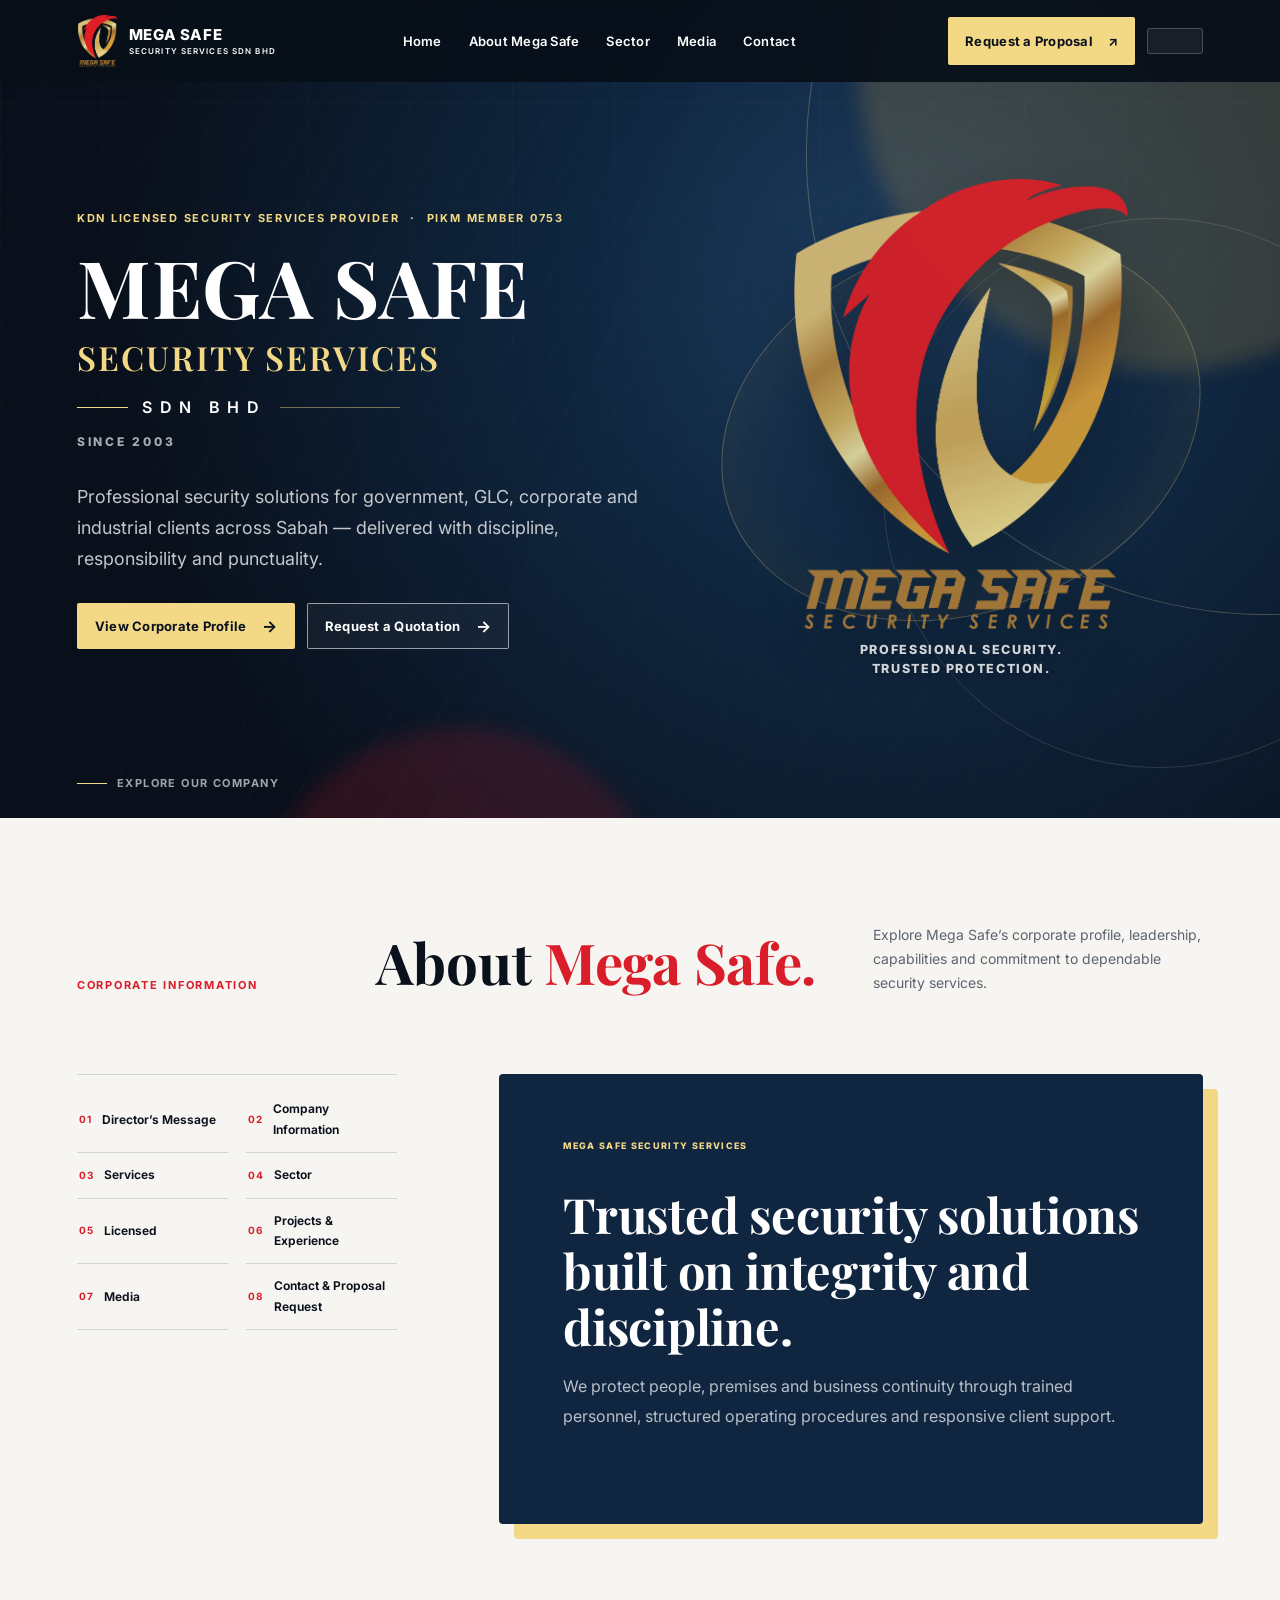
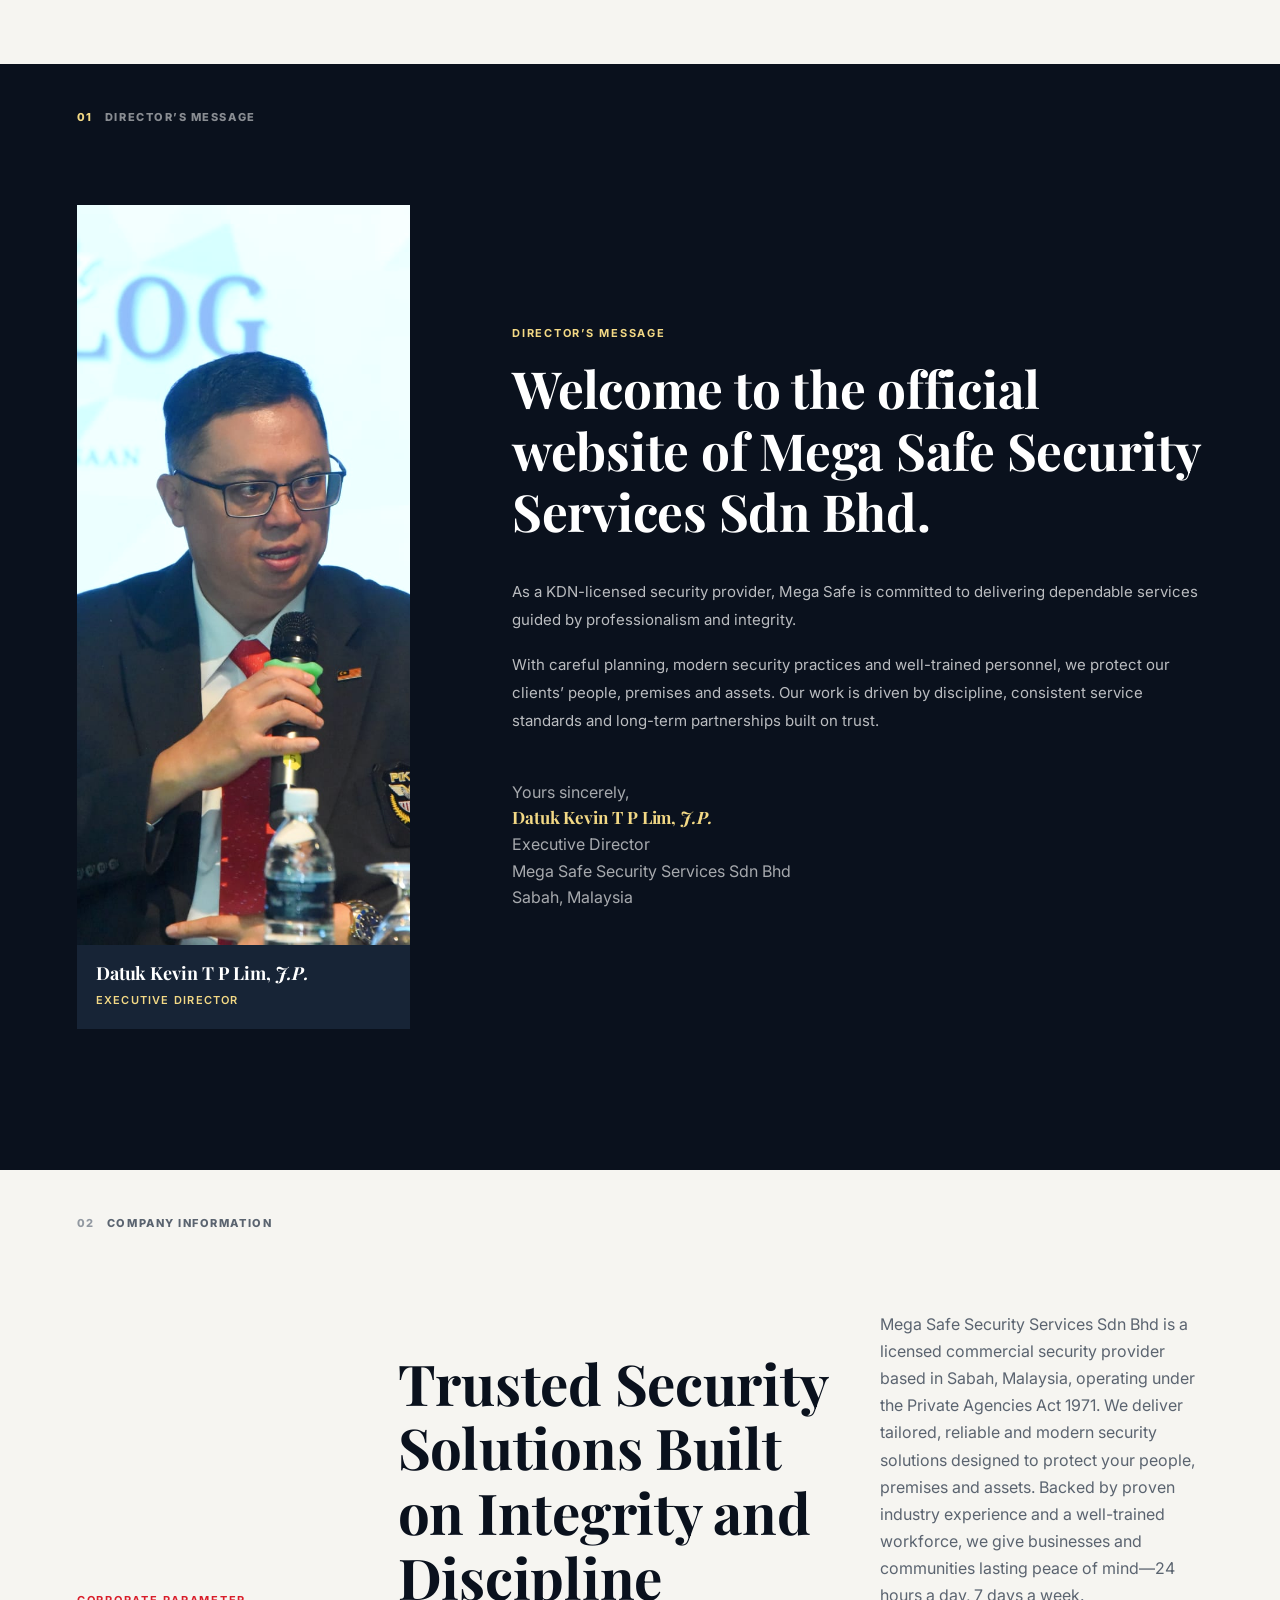
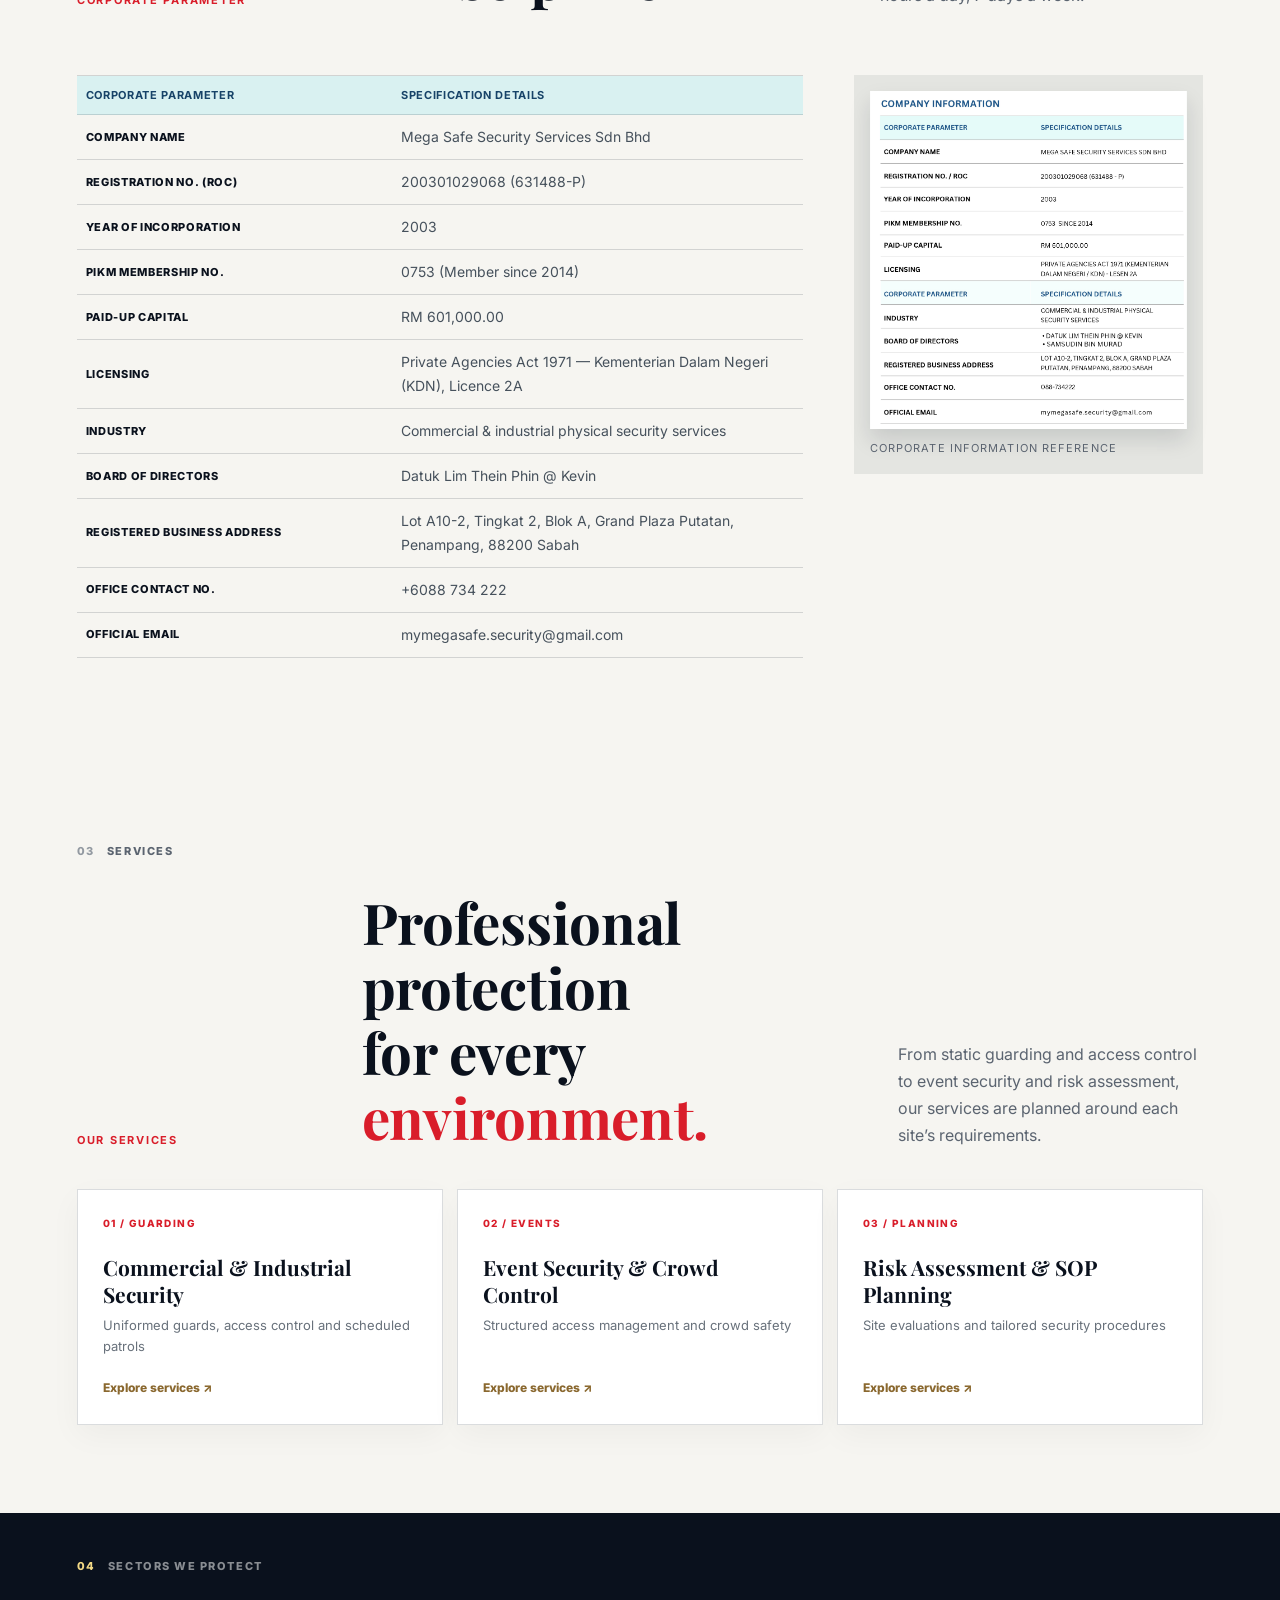
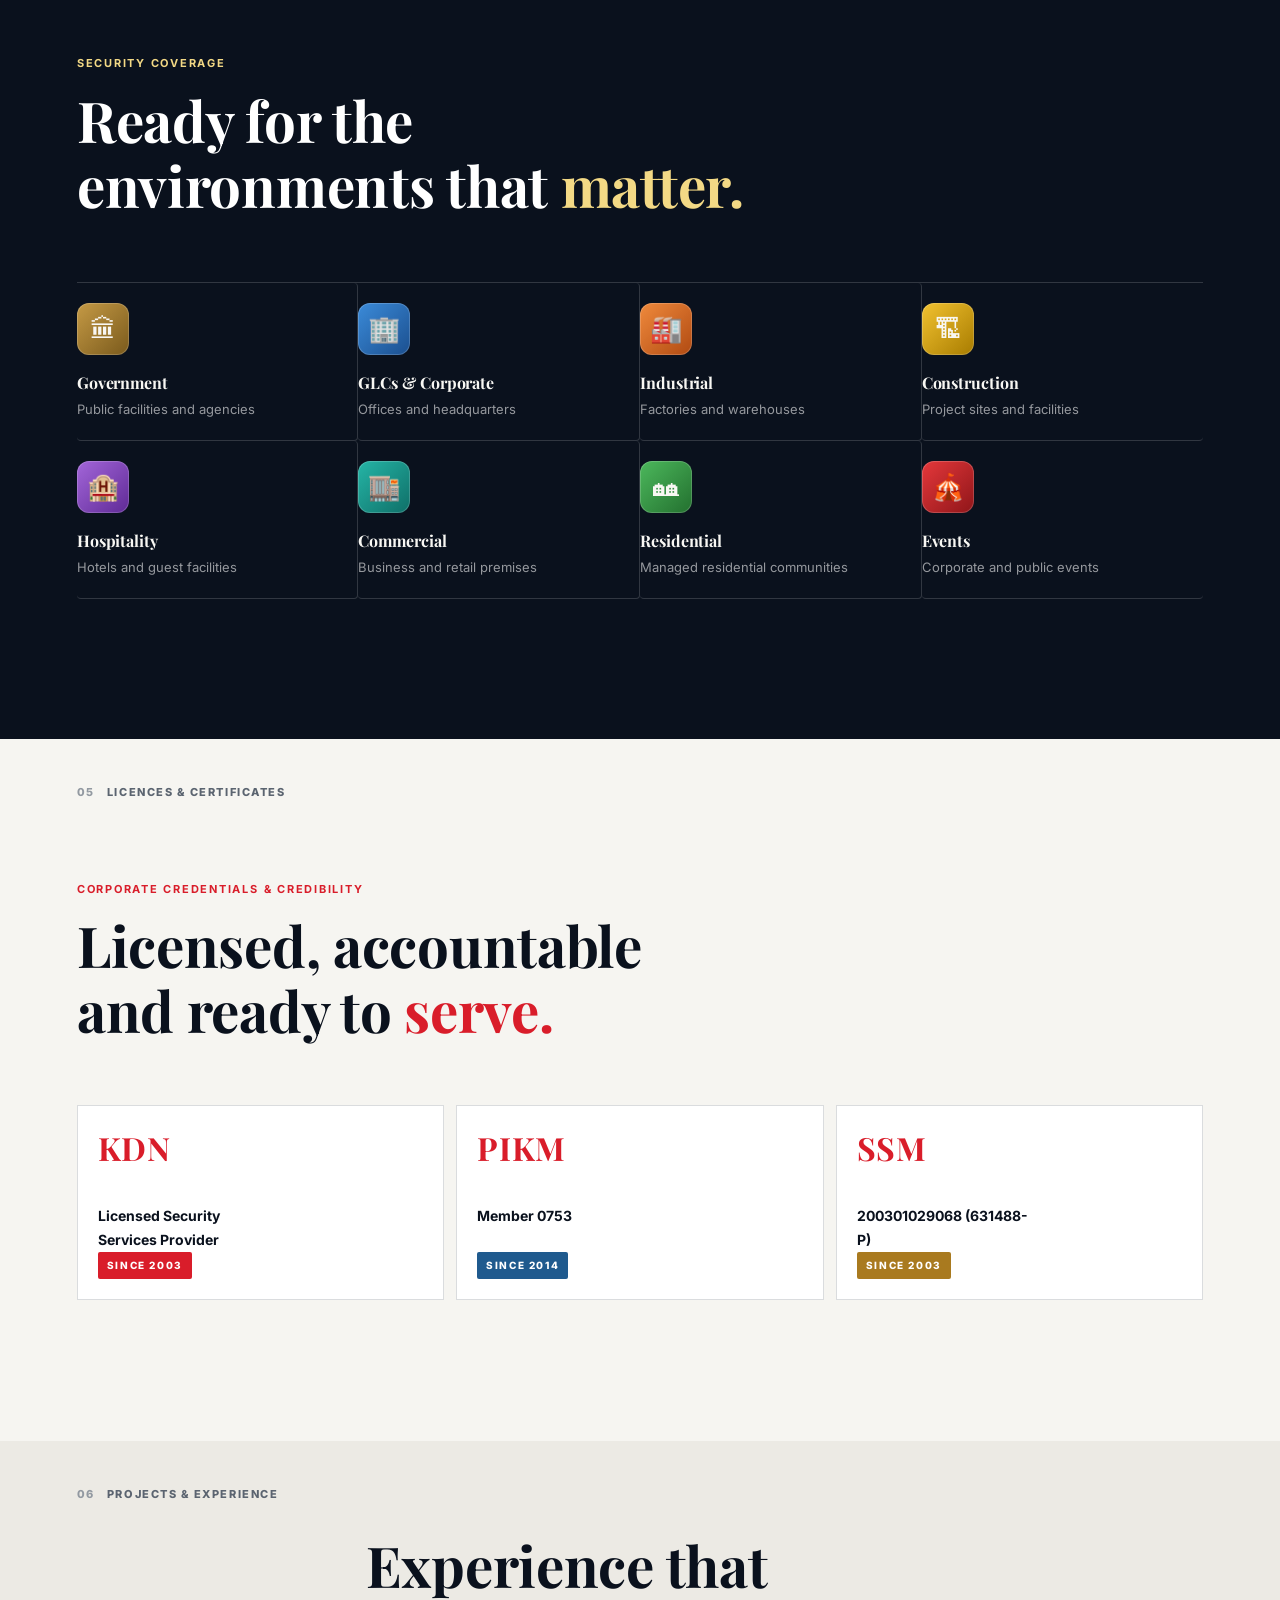
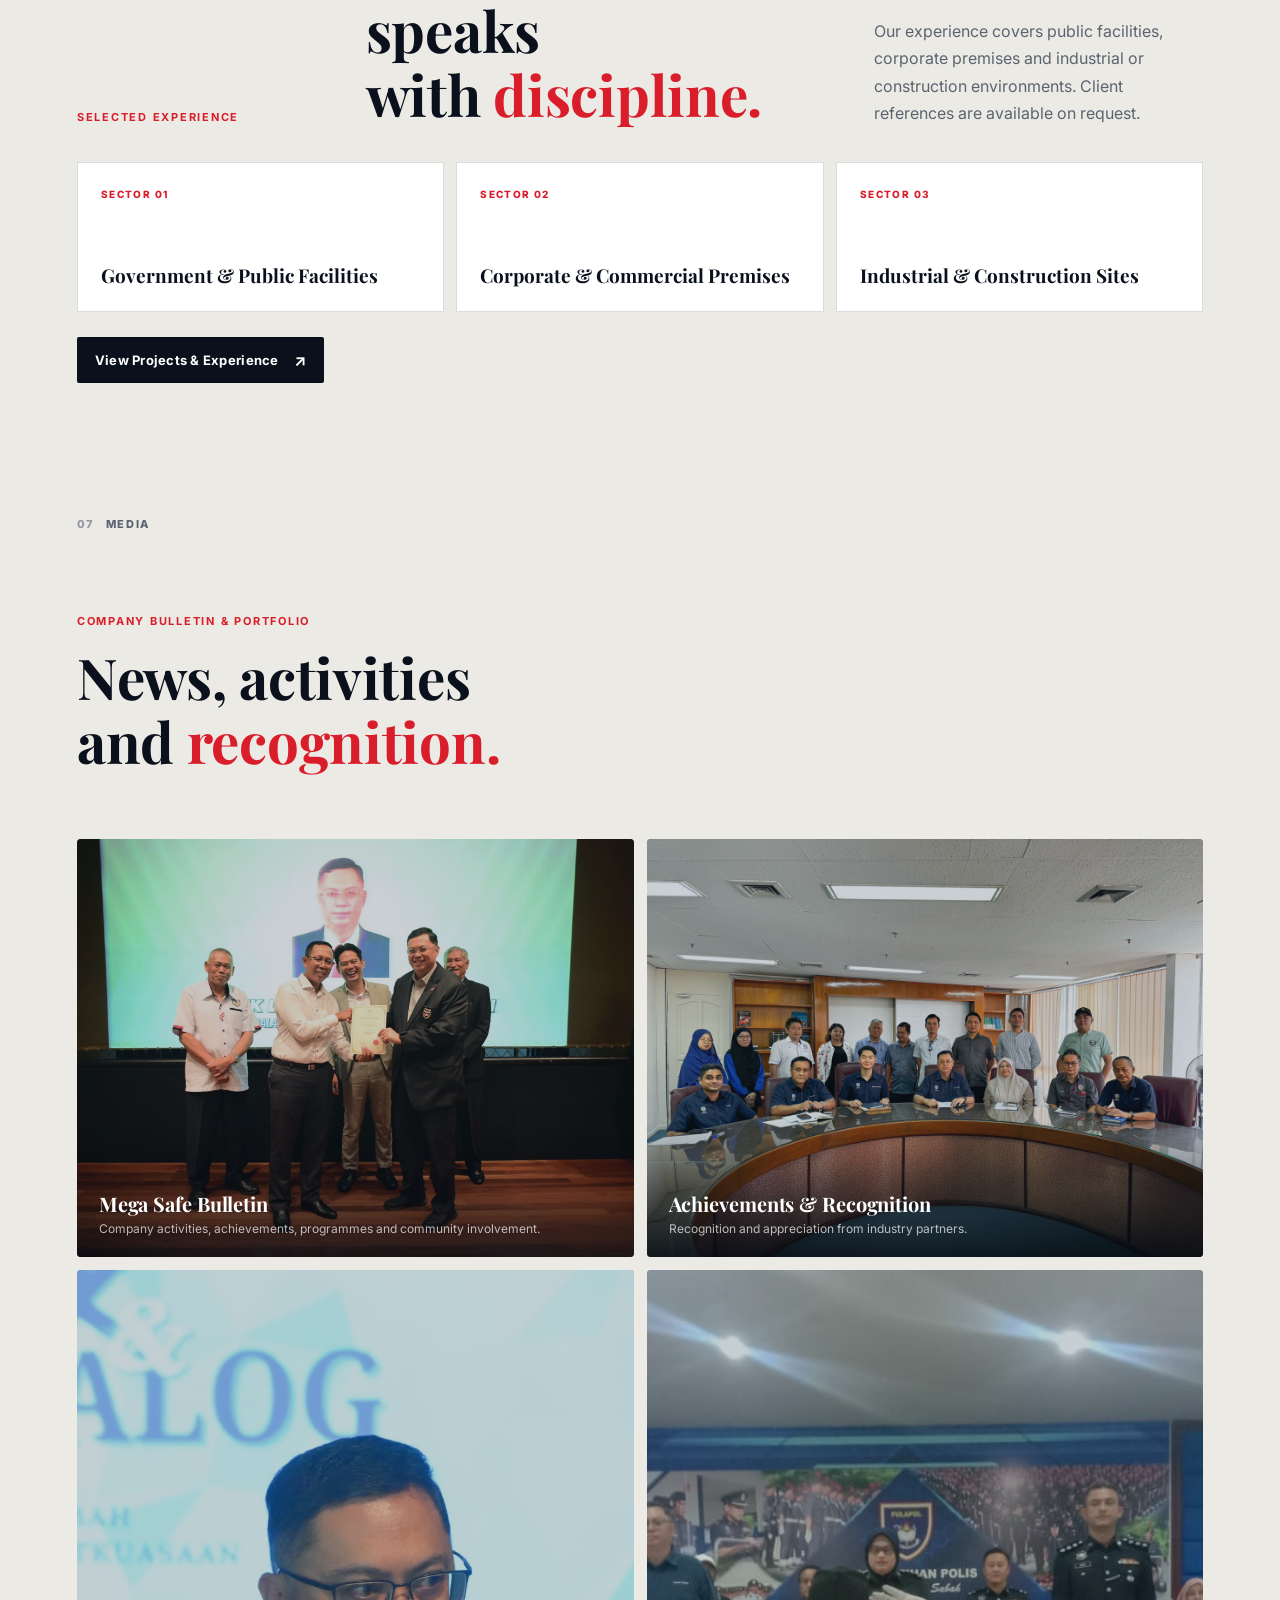
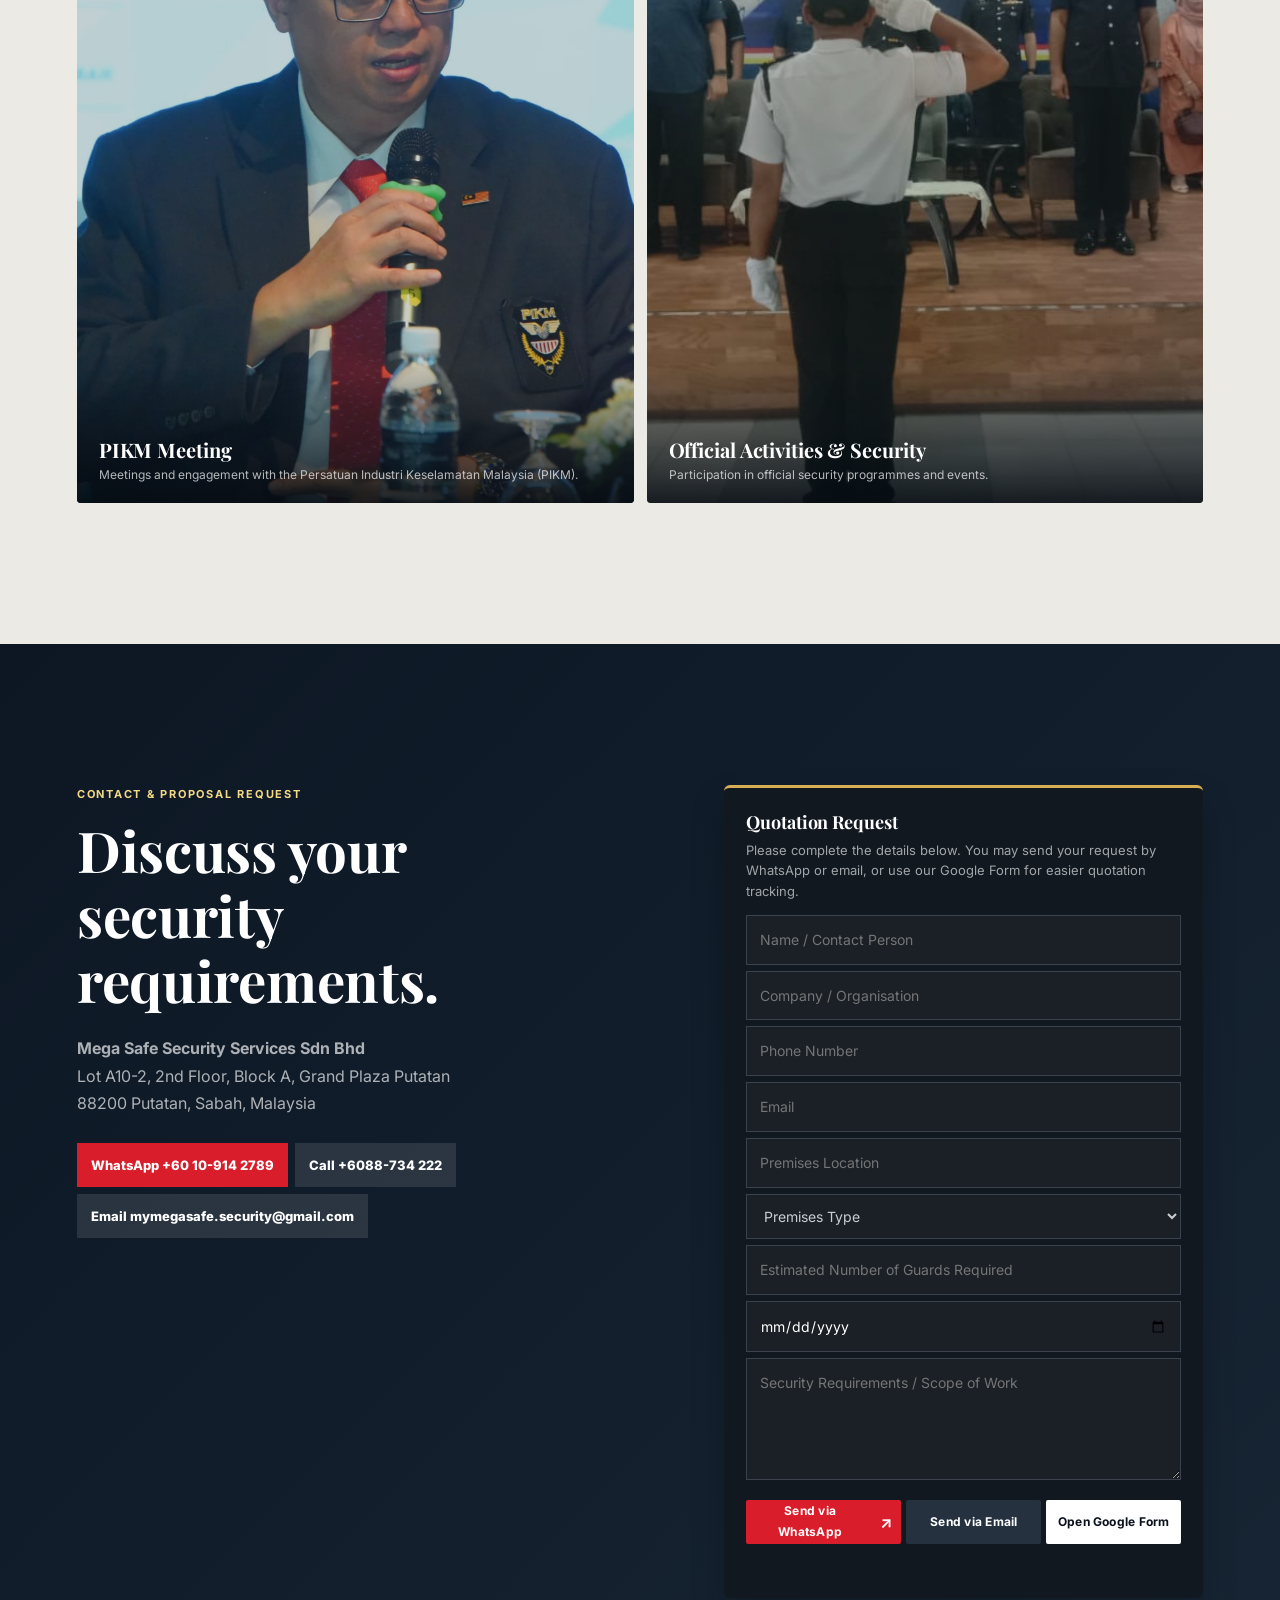
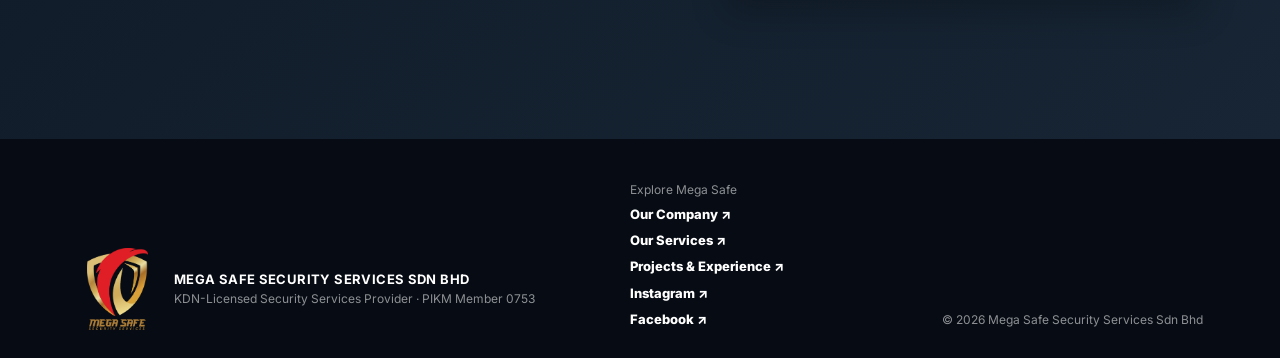
==== commit 6fbb5a92: "Update index.html" ====
--- a/index.html
+++ b/index.html
@@ -19,11 +19,44 @@
 <header class="site-header" id="site-header">
 <a aria-label="Mega Safe Security home" class="brand" href="index.html"><img alt="" src="assets/mega-safe/mega-safe-logo.png"/><span>MEGA SAFE<br/><small>SECURITY SERVICES SDN BHD</small></span></a>
 <nav aria-label="Primary navigation" class="main-nav" id="main-nav"><a href="index.html">Home</a><a href="#corporate">About Mega Safe</a><a href="#sector">Sector</a><a href="#media">Media</a><a href="#contact">Contact</a></nav>
-<div class="header-tools"><button aria-controls="explore-panel" aria-expanded="false" class="explore-toggle" type="button">Explore <span>⌄</span></button><a class="header-cta" href="#contact">Request a Proposal <span>↗</span></a><button aria-controls="main-nav" aria-expanded="false" aria-label="Open navigation" class="menu-toggle" type="button"><span></span><span></span></button></div>
-<div class="explore-panel" hidden="" id="explore-panel"><div class="explore-panel-heading"><span>MEGA SAFE / CORPORATE</span><small>Explore our company</small></div><a href="pages/vision-mission.html"><b>01</b><span>Vision &amp; Mission</span><i>↗</i></a><a href="pages/our-company.html"><b>02</b><span>Our Company</span><i>↗</i></a><a href="pages/management-organisation.html"><b>03</b><span>Management &amp; Organisation</span><i>↗</i></a><a href="pages/our-services.html"><b>04</b><span>Our Services</span><i>↗</i></a><a href="pages/our-office.html"><b>05</b><span>Our Office</span><i>↗</i></a><a href="pages/projects-experience.html"><b>06</b><span>Projects &amp; Experience</span><i>↗</i></a></div>
+<div class="header-tools"><a class="header-cta" href="#contact">Request a Proposal <span>↗</span></a><button aria-controls="explore-panel" aria-expanded="false" aria-label="Explore website menu" class="explore-toggle" type="button"><span></span><span></span><span></span></button></div>
+<div class="explore-panel" hidden="" id="explore-panel"><div class="explore-panel-heading"><span>MEGA SAFE / NAVIGATION</span><small>Explore our website</small></div><a href="index.html#home"><b>00</b><span>Home</span><i>↗</i></a><a href="index.html#corporate"><b>01</b><span>About Mega Safe</span><i>↗</i></a><a href="index.html#services-preview"><b>02</b><span>Services</span><i>↗</i></a><a href="index.html#sector"><b>03</b><span>Sectors We Protect</span><i>↗</i></a><a href="index.html#media"><b>04</b><span>Media</span><i>↗</i></a><a href="index.html#contact"><b>05</b><span>Contact &amp; Proposal</span><i>↗</i></a><a href="pages/vision-mission.html"><b>01</b><span>Vision &amp; Mission</span><i>↗</i></a><a href="pages/our-company.html"><b>02</b><span>Our Company</span><i>↗</i></a><a href="pages/management-organisation.html"><b>03</b><span>Management &amp; Organisation</span><i>↗</i></a><a href="pages/our-services.html"><b>04</b><span>Our Services</span><i>↗</i></a><a href="pages/our-office.html"><b>05</b><span>Our Office</span><i>↗</i></a><a href="pages/projects-experience.html"><b>06</b><span>Projects &amp; Experience</span><i>↗</i></a></div>
 </header>
 
 <main id="main">
+<section class="hero" id="home" aria-label="Mega Safe Security introduction">
+      <div class="hero-grid" aria-hidden="true">
+
+      </div>
+      <div class="hero-glow hero-glow-one" aria-hidden="true">
+
+      </div>
+      <div class="hero-glow hero-glow-two" aria-hidden="true">
+
+      </div>
+      <div class="hero-orbit orbit-one" aria-hidden="true">
+
+      </div>
+      <div class="hero-orbit orbit-two" aria-hidden="true">
+
+      </div>
+      <div class="hero-content">
+        <p class="eyebrow eyebrow-gold">KDN Licensed Security Services Provider <span>·</span> PIKM Member 0753</p>
+        <h1><span class="hero-brand">MEGA SAFE</span><span class="hero-sub">SECURITY SERVICES</span><span class="hero-sdn"><i></i>SDN BHD<i></i></span>
+        </h1>
+        <p class="hero-established">SINCE 2003</p>
+        <p class="hero-copy">Professional security solutions for government, GLC, corporate and industrial clients across Sabah — delivered with discipline, responsibility and punctuality.</p>
+        <div class="hero-actions">
+          <a class="button button-gold" href="#corporate">View Corporate Profile <span>→</span>
+          </a>
+          <a class="button button-outline" href="#contact">Request a Quotation <span>→</span></a></div></div>
+      <div class="hero-emblem" aria-hidden="true">
+        <div class="emblem-halo">
+
+        </div>
+        <img src="assets/mega-safe/mega-safe-logo.png" alt=""><p>Professional security.<br>Trusted protection.</p></div>
+      <a class="hero-scroll" href="#corporate"><i></i> Explore our company</a>
+    </section>
 <section class="corporate section" id="corporate">
 <div class="section-intro reveal">
 <p class="eyebrow eyebrow-red">Corporate Information</p>
@@ -35,8 +68,6 @@
 <article class="corporate-statement reveal">
 <span class="statement-index">MEGA SAFE SECURITY SERVICES</span>
 <h3>Trusted security solutions built on integrity and discipline.</h3><p>We protect people, premises and business continuity through trained personnel, structured operating procedures and responsive client support.</p>
-<a class="text-link" href="assets/mega-safe/mega-safe-company-profile.pdf" rel="noopener" target="_blank">Open company profile PDF <span>↗</span>
-</a>
 </article>
 </div>
 </section>
@@ -80,7 +111,7 @@
 </div>
 <div class="table-row">
 <strong>Registration No. (ROC)</strong>
-<span>200301029068 (631488-P)</span></div><div class="table-row">
+<span class="registration-number">200301029068 (631488-P)</span></div><div class="table-row">
 <strong>Year of incorporation</strong>
 <span>2003</span>
 </div>
@@ -122,8 +153,8 @@
 </figure>
 </div>
 </section>
-<section class="section home-preview" id="services-preview"><div class="section-marker">03 <span>Services</span></div><div class="services-heading reveal"><p class="eyebrow eyebrow-red">Our Services</p><h2>Professional protection<br/>for every <span>environment.</span></h2><p>From static guarding and access control to event security and risk assessment, our services are planned around each site’s requirements.</p></div><div class="preview-grid"><a class="preview-card" href="pages/our-services.html"><span>01 / GUARDING</span><b>Commercial &amp; Industrial Security</b><small>Uniformed guards, access control and scheduled patrols</small><i>Explore services ↗</i></a><a class="preview-card" href="pages/our-services.html"><span>02 / EVENTS</span><b>Event Security &amp; Crowd Control</b><small>Structured access management and crowd safety</small><i>Explore services ↗</i></a><a class="preview-card" href="pages/our-services.html"><span>03 / PLANNING</span><b>Risk Assessment &amp; SOP Planning</b><small>Site evaluations and tailored security procedures</small><i>Explore services ↗</i></a></div></section><section class="coverage section section-ink" id="sector"><div class="section-marker">04 <span>Sectors We Protect</span></div><div class="coverage-heading reveal"><p class="eyebrow eyebrow-gold">Security coverage</p><h2>Ready for the<br/>environments that <span>matter.</span></h2></div><div class="coverage-grid"><article class="reveal"><span>🏛</span><b>Government</b><p>Public facilities and agencies</p></article><article class="reveal"><span>🏢</span><b>GLCs &amp; Corporate</b><p>Offices and headquarters</p></article><article class="reveal"><span>🏭</span><b>Industrial</b><p>Factories and warehouses</p></article><article class="reveal"><span>🏗</span><b>Construction</b><p>Project sites and facilities</p></article><article class="reveal"><span>🏨</span><b>Hospitality</b><p>Hotels and guest facilities</p></article><article class="reveal"><span>🏬</span><b>Commercial</b><p>Business and retail premises</p></article><article class="reveal"><span>🏘</span><b>Residential</b><p>Managed residential communities</p></article><article class="reveal"><span>🎪</span><b>Events</b><p>Corporate and public events</p></article></div></section>
-<section class="credentials section" id="credentials"><div class="section-marker">05 <span>Licences &amp; Certificates</span></div><div class="credentials-heading reveal"><p class="eyebrow eyebrow-red">Corporate Credentials &amp; Credibility</p><h2>Licensed, accountable<br/>and ready to <span>serve.</span></h2></div><div class="credentials-grid"><article class="reveal"><b>KDN</b><span>Licensed Security Services Provider</span><em class="since">SINCE 2003</em></article><article class="reveal"><b>PIKM</b><span>Member 0753</span><em class="since">SINCE 2014</em></article><article class="reveal"><b>SSM</b><span>200301029068 (631488-P)</span><em class="since">SINCE 2003</em></article></div></section><section class="section home-preview section-soft" id="projects-preview"><div class="section-marker">06 <span>Projects &amp; Experience</span></div><div class="projects-heading reveal"><p class="eyebrow eyebrow-red">Selected Experience</p><h2>Experience that speaks<br/>with <span>discipline.</span></h2><p>Our experience covers public facilities, corporate premises and industrial or construction environments. Client references are available on request.</p></div><div class="preview-projects"><article><span>SECTOR 01</span><b>Government &amp; Public Facilities</b></article><article><span>SECTOR 02</span><b>Corporate &amp; Commercial Premises</b></article><article><span>SECTOR 03</span><b>Industrial &amp; Construction Sites</b></article></div><a class="button button-dark preview-more" href="pages/projects-experience.html">View Projects &amp; Experience <span>↗</span></a></section><section class="media section section-soft" id="media"><div class="section-marker">07 <span>Media</span></div><div class="media-heading reveal"><p class="eyebrow eyebrow-red">Company Bulletin &amp; Portfolio</p><h2>News, activities<br/>and <span>recognition.</span></h2></div><div class="media-grid"><button class="media-card reveal" data-caption="Mega Safe Bulletin" data-lightbox="assets/mega-safe/bulletin-01.jpeg" type="button"><img alt="Mega Safe bulletin activity" src="assets/mega-safe/bulletin-01.jpeg"/><span><b>Mega Safe Bulletin</b><small>Company activities, achievements, programmes and community involvement.</small></span></button><button class="media-card reveal" data-caption="Achievements and Recognition" data-lightbox="assets/mega-safe/pikkm-recognition.jpeg" type="button"><img alt="Mega Safe receiving a certificate of appreciation" src="assets/mega-safe/pikkm-recognition.jpeg"/><span><b>Achievements &amp; Recognition</b><small>Recognition and appreciation from industry partners.</small></span></button><button class="media-card reveal" data-caption="PIKM Meeting" data-lightbox="assets/mega-safe/pikkm-meeting.jpeg" type="button"><img alt="PIKM meeting" src="assets/mega-safe/pikkm-meeting.jpeg"/><span><b>PIKM Meeting</b><small>Meetings and engagement with the Persatuan Industri Keselamatan Malaysia (PIKM).</small></span></button><button class="media-card reveal" data-caption="Official Mega Safe activity" data-lightbox="assets/mega-safe/bulletin-02.jpeg" type="button"><img alt="Official Mega Safe activity" src="assets/mega-safe/bulletin-02.jpeg"/><span><b>Official Activities &amp; Security</b><small>Participation in official security programmes and events.</small></span></button></div></section>
+<section class="section home-preview" id="services-preview"><div class="section-marker">03 <span>Services</span></div><div class="services-heading reveal"><p class="eyebrow eyebrow-red">Our Services</p><h2>Professional protection<br/>for every <span>environment.</span></h2><p>From static guarding and access control to event security and risk assessment, our services are planned around each site’s requirements.</p></div><div class="preview-grid"><a class="preview-card" href="pages/our-services.html"><span>01 / GUARDING</span><b>Commercial &amp; Industrial Security</b><small>Uniformed guards, access control and scheduled patrols</small><i>Explore services ↗</i></a><a class="preview-card" href="pages/our-services.html"><span>02 / EVENTS</span><b>Event Security &amp; Crowd Control</b><small>Structured access management and crowd safety</small><i>Explore services ↗</i></a><a class="preview-card" href="pages/our-services.html"><span>03 / PLANNING</span><b>Risk Assessment &amp; SOP Planning</b><small>Site evaluations and tailored security procedures</small><i>Explore services ↗</i></a></div></section><section class="coverage section section-ink" id="sector"><div class="section-marker">04 <span>Sectors We Protect</span></div><div class="coverage-heading reveal"><p class="eyebrow eyebrow-gold">Security coverage</p><h2>Ready for the<br/>environments that <span>matter.</span></h2></div><div class="coverage-grid"><article class="reveal"><span class="sector-icon sector-icon-government" aria-hidden="true">🏛</span><b>Government</b><p>Public facilities and agencies</p></article><article class="reveal"><span class="sector-icon sector-icon-corporate" aria-hidden="true">🏢</span><b>GLCs &amp; Corporate</b><p>Offices and headquarters</p></article><article class="reveal"><span class="sector-icon sector-icon-industrial" aria-hidden="true">🏭</span><b>Industrial</b><p>Factories and warehouses</p></article><article class="reveal"><span class="sector-icon sector-icon-construction" aria-hidden="true">🏗</span><b>Construction</b><p>Project sites and facilities</p></article><article class="reveal"><span class="sector-icon sector-icon-hospitality" aria-hidden="true">🏨</span><b>Hospitality</b><p>Hotels and guest facilities</p></article><article class="reveal"><span class="sector-icon sector-icon-commercial" aria-hidden="true">🏬</span><b>Commercial</b><p>Business and retail premises</p></article><article class="reveal"><span class="sector-icon sector-icon-residential" aria-hidden="true">🏘</span><b>Residential</b><p>Managed residential communities</p></article><article class="reveal"><span class="sector-icon sector-icon-events" aria-hidden="true">🎪</span><b>Events</b><p>Corporate and public events</p></article></div></section>
+<section class="credentials section" id="credentials"><div class="section-marker">05 <span>Licences &amp; Certificates</span></div><div class="credentials-heading reveal"><p class="eyebrow eyebrow-red">Corporate Credentials &amp; Credibility</p><h2>Licensed, accountable<br/>and ready to <span>serve.</span></h2></div><div class="credentials-grid"><article class="reveal"><b>KDN</b><span>Licensed Security Services Provider</span><em class="since">SINCE 2003</em></article><article class="reveal"><b>PIKM</b><span>Member 0753</span><em class="since">SINCE 2014</em></article><article class="reveal"><b>SSM</b><span class="registration-number">200301029068 (631488-P)</span><em class="since">SINCE 2003</em></article></div></section><section class="section home-preview section-soft" id="projects-preview"><div class="section-marker">06 <span>Projects &amp; Experience</span></div><div class="projects-heading reveal"><p class="eyebrow eyebrow-red">Selected Experience</p><h2>Experience that speaks<br/>with <span>discipline.</span></h2><p>Our experience covers public facilities, corporate premises and industrial or construction environments. Client references are available on request.</p></div><div class="preview-projects"><article><span>SECTOR 01</span><b>Government &amp; Public Facilities</b></article><article><span>SECTOR 02</span><b>Corporate &amp; Commercial Premises</b></article><article><span>SECTOR 03</span><b>Industrial &amp; Construction Sites</b></article></div><a class="button button-dark preview-more" href="pages/projects-experience.html">View Projects &amp; Experience <span>↗</span></a></section><section class="media section section-soft" id="media"><div class="section-marker">07 <span>Media</span></div><div class="media-heading reveal"><p class="eyebrow eyebrow-red">Company Bulletin &amp; Portfolio</p><h2>News, activities<br/>and <span>recognition.</span></h2></div><div class="media-grid"><button class="media-card reveal" data-caption="Mega Safe Bulletin" data-lightbox="assets/mega-safe/bulletin-01.jpeg" type="button"><img alt="Mega Safe bulletin activity" src="assets/mega-safe/bulletin-01.jpeg"/><span><b>Mega Safe Bulletin</b><small>Company activities, achievements, programmes and community involvement.</small></span></button><button class="media-card reveal" data-caption="Achievements and Recognition" data-lightbox="assets/mega-safe/pikkm-recognition.jpeg" type="button"><img alt="Mega Safe receiving a certificate of appreciation" src="assets/mega-safe/pikkm-recognition.jpeg"/><span><b>Achievements &amp; Recognition</b><small>Recognition and appreciation from industry partners.</small></span></button><button class="media-card reveal" data-caption="PIKM Meeting" data-lightbox="assets/mega-safe/pikkm-meeting.jpeg" type="button"><img alt="PIKM meeting" src="assets/mega-safe/pikkm-meeting.jpeg"/><span><b>PIKM Meeting</b><small>Meetings and engagement with the Persatuan Industri Keselamatan Malaysia (PIKM).</small></span></button><button class="media-card reveal" data-caption="Official Mega Safe activity" data-lightbox="assets/mega-safe/bulletin-02.jpeg" type="button"><img alt="Official Mega Safe activity" src="assets/mega-safe/bulletin-02.jpeg"/><span><b>Official Activities &amp; Security</b><small>Participation in official security programmes and events.</small></span></button></div></section>
 <section class="contact section section-contact" id="contact"><div class="contact-details reveal"><p class="eyebrow eyebrow-gold">Contact &amp; Proposal Request</p><h2>Discuss your security requirements.</h2><p><b>Mega Safe Security Services Sdn Bhd</b><br/>Lot A10-2, 2nd Floor, Block A, Grand Plaza Putatan<br/>88200 Putatan, Sabah, Malaysia</p><div class="contact-actions"><a href="https://wa.me/60109142789" rel="noopener" target="_blank">WhatsApp +60 10-914 2789</a><a href="tel:+6088734222">Call +6088-734 222</a><a href="mailto:mymegasafe.security@gmail.com?subject=Quotation%20Request%20-%20Mega%20Safe">Email mymegasafe.security@gmail.com</a></div></div><form class="quotation-form reveal" id="quotation-form"><h3>Quotation Request</h3><p>Please complete the details below. You may send your request by WhatsApp or email, or use our Google Form for easier quotation tracking.</p><label><span class="sr-only">Name / Contact Person</span><input name="name" placeholder="Name / Contact Person" required=""/></label><label><span class="sr-only">Company / Organisation</span><input name="company" placeholder="Company / Organisation" required=""/></label><label><span class="sr-only">Phone Number</span><input name="phone" placeholder="Phone Number" required="" type="tel"/></label><label><span class="sr-only">Email</span><input name="email" placeholder="Email" required="" type="email"/></label><label><span class="sr-only">Premises Location</span><input name="location" placeholder="Premises Location"/></label><label><span class="sr-only">Premises Type</span><select name="premises"><option value="">Premises Type</option><option>Government / Public</option><option>Corporate / GLC</option><option>Industrial</option><option>Construction</option><option>Commercial / Retail</option><option>Residential</option><option>Event</option></select></label><label><span class="sr-only">Estimated Number of Guards Required</span><input min="1" name="guards" placeholder="Estimated Number of Guards Required" type="number"/></label><label><span class="sr-only">Service Start Date</span><input name="date" type="date"/></label><label><span class="sr-only">Security Requirements / Scope of Work</span><textarea name="requirements" placeholder="Security Requirements / Scope of Work" rows="4"></textarea></label><div class="form-actions"><button class="button button-red" type="submit">Send via WhatsApp <span>↗</span></button><button class="button button-muted" id="send-email" type="button">Send via Email</button><a class="button button-light" href="https://docs.google.com/forms/d/e/1FAIpQLSdU0kOfK6Ei37davUNTnPIyMTD1TE1q_Mn7QYds8PnDGVcQQw/viewform?usp=dialog" rel="noopener" target="_blank">Open Google Form</a></div><p aria-live="polite" class="form-message"></p></form></section>
 </main>
 <footer class="site-footer"><div class="footer-brand"><img alt="Mega Safe Security Services" src="assets/mega-safe/mega-safe-logo.png"/><p><b>MEGA SAFE SECURITY SERVICES SDN BHD</b><br/>KDN-Licensed Security Services Provider · PIKM Member 0753</p></div><div class="footer-links"><p>Explore Mega Safe</p><a href="pages/our-company.html">Our Company ↗</a><a href="pages/our-services.html">Our Services ↗</a><a href="pages/projects-experience.html">Projects &amp; Experience ↗</a><a href="https://www.instagram.com/mymegasafe.security/" rel="noopener" target="_blank">Instagram ↗</a><a href="https://www.facebook.com/profile.php?id=61595541728299" rel="noopener" target="_blank">Facebook ↗</a></div><p class="copyright">© 2026 Mega Safe Security Services Sdn Bhd</p></footer>
--- a/navigation-upgrade.css
+++ b/navigation-upgrade.css
@@ -0,0 +1,55 @@
+/* Mega Safe corporate navigation and layout refinement */
+:root{--nav-shadow:0 22px 60px rgba(3,10,20,.18)}
+html{scroll-behavior:smooth;scroll-padding-top:100px}
+.site-header{z-index:100;gap:24px;min-height:82px;padding-top:12px;padding-bottom:12px;background:rgba(8,15,25,.94);backdrop-filter:blur(18px);-webkit-backdrop-filter:blur(18px)}
+.brand{flex-shrink:0}.brand img{object-fit:contain}
+.main-nav{gap:clamp(14px,2.1vw,32px)}
+.main-nav a{white-space:nowrap;position:relative;padding:9px 0}
+.main-nav a:after{content:"";position:absolute;left:0;right:100%;bottom:0;height:2px;background:var(--gold-light);transition:right .25s ease}
+.main-nav a:hover:after,.main-nav a:focus-visible:after{right:0}
+.header-tools{display:flex;align-items:center;gap:12px;margin-left:auto}
+.explore-toggle{display:inline-flex;align-items:center;gap:12px;padding:12px 15px;border:1px solid rgba(255,255,255,.2);border-radius:3px;color:#fff;background:rgba(255,255,255,.06);font:700 12px var(--body);letter-spacing:.04em;cursor:pointer;transition:.2s}
+.explore-toggle:hover,.explore-toggle[aria-expanded=true]{border-color:var(--gold-light);background:rgba(198,157,78,.13)}
+.explore-toggle span{color:var(--gold-light);font-size:16px;transition:transform .2s}
+.explore-toggle[aria-expanded=true] span{transform:rotate(180deg)}
+.explore-panel{position:absolute;top:calc(100% + 10px);right:var(--gutter);width:min(390px,calc(100vw - 32px));padding:12px 20px 18px;border:1px solid rgba(194,155,82,.3);border-radius:8px;background:#101a28;box-shadow:var(--nav-shadow);color:#fff;z-index:120;animation:menu-in .18s ease-out}
+.explore-panel[hidden]{display:none}
+.explore-panel-heading{display:flex;justify-content:space-between;align-items:center;gap:12px;padding:9px 0 14px;border-bottom:1px solid rgba(255,255,255,.12);color:var(--gold-light);font-size:9px;font-weight:800;letter-spacing:.15em}
+.explore-panel-heading small{color:rgba(255,255,255,.55);font-size:10px;letter-spacing:0;font-weight:500}
+.explore-panel>a{display:grid;grid-template-columns:30px 1fr 20px;align-items:center;gap:10px;padding:13px 2px;border-bottom:1px solid rgba(255,255,255,.09);font-size:13px;font-weight:600;transition:color .2s,padding .2s}
+.explore-panel>a:last-child{border:0}.explore-panel>a:hover{padding-left:8px;color:var(--gold-light)}
+.explore-panel>a b{color:var(--gold-light);font-size:10px;letter-spacing:.08em}.explore-panel>a i{font-style:normal;color:var(--gold-light)}
+.menu-toggle{margin-left:0}
+.about-menu-intro{max-width:520px;padding:34px 10px}.about-menu-intro h3{margin:18px 0;font-size:clamp(28px,3vw,42px);line-height:1.15}.about-menu-intro h3 em{color:var(--red);font-style:normal}.about-menu-intro p{max-width:420px;color:#68717b;font-size:14px}
+.hero{min-height:min(850px,calc(100svh - 82px));padding-top:150px;padding-bottom:110px}
+.hero-content{max-width:760px}.hero-copy{max-width:570px}.hero-actions{gap:12px;flex-wrap:wrap}.hero-emblem{opacity:.9}
+.section{scroll-margin-top:95px}.corporate{padding-top:105px}.section-intro>p:last-child{max-width:620px}
+.corporate-layout{align-items:stretch}.corporate-statement{border-radius:4px}.corporate-statement p{max-width:600px;line-height:1.85}
+.director-grid{align-items:center;gap:clamp(40px,8vw,120px)}.director-photo img{object-position:center 25%}.director-copy h2{max-width:720px}.copy-columns{columns:1;max-width:700px}.copy-columns p{font-size:15px;line-height:1.85}
+.info-grid{align-items:start}.information-reference{margin-top:0}.info-table{border-top:1px solid var(--line)}
+.coverage-grid article{border-radius:4px;transition:transform .25s,background .25s}.coverage-grid article:hover{transform:translateY(-4px);background:rgba(255,255,255,.06)}
+.media-card{overflow:hidden;border-radius:4px}.media-card img{transition:transform .5s}.media-card:hover img{transform:scale(1.035)}
+.page-hero{padding:150px var(--gutter) 75px;background:linear-gradient(125deg,#0a111d 0%,#14243a 62%,#1a2b3d 100%);color:#fff;position:relative;overflow:hidden}.page-hero:after{content:"";position:absolute;width:420px;height:420px;right:-120px;top:-180px;border:1px solid rgba(211,173,103,.25);border-radius:50%;box-shadow:0 0 0 45px rgba(211,173,103,.035),0 0 0 90px rgba(211,173,103,.025)}.page-hero h1{position:relative;z-index:1;max-width:900px;margin:18px 0;font-size:clamp(42px,6vw,76px);line-height:1.06}.page-hero>p:not(.eyebrow){position:relative;z-index:1;max-width:700px;color:rgba(255,255,255,.72);font-size:16px}.page-hero .text-link{position:relative;z-index:1;display:inline-block;margin-top:18px;color:var(--gold-light)}
+.management-page{background:#fff}.organisation-chart{max-width:1100px;margin:45px auto 0;padding:18px;border:1px solid var(--line);background:#fff;box-shadow:0 20px 55px rgba(12,22,34,.08)}.organisation-chart img{display:block;width:100%;height:auto}.organisation-chart figcaption{padding:12px 0 0;color:#69727e;font-size:12px;text-align:center}
+@keyframes menu-in{from{opacity:0;transform:translateY(-6px)}to{opacity:1;transform:translateY(0)}}
+@media(max-width:980px){.site-header{gap:14px}.main-nav{gap:16px}.header-cta{display:none}.hero{min-height:720px}.explore-panel{right:18px}}
+@media(max-width:680px){.site-header{min-height:68px;padding:8px 16px}.header-tools{gap:8px}.explore-toggle{padding:10px 11px;font-size:11px}.menu-toggle{display:block}.main-nav{top:68px;right:12px;left:12px;z-index:130;border-radius:6px}.explore-panel{top:calc(100% + 8px);right:12px;width:calc(100vw - 24px)}.hero{min-height:760px;padding-top:130px;padding-bottom:90px}.hero-emblem{right:-95px;opacity:.24}.hero-actions{max-width:360px}.hero-actions .button{min-height:48px}.about-menu-intro{padding:20px 4px}.page-hero{padding:125px 21px 55px}.page-hero h1{font-size:clamp(38px,11vw,58px)}.organisation-chart{padding:8px;margin-top:28px}}
+@media(prefers-reduced-motion:reduce){.explore-panel{animation:none}}
+/* Homepage section index and compact service/project previews */
+.corporate-menu{display:grid;grid-template-columns:1fr 1fr;gap:0 18px;align-content:start;padding:12px 0}
+.corporate-menu a{display:flex;align-items:center;gap:11px;padding:12px 2px;border-bottom:1px solid var(--line);color:var(--ink);font-size:12px;font-weight:650;transition:color .2s,padding .2s}
+.corporate-menu a:hover{padding-left:7px;color:var(--red)}
+.corporate-menu a b{color:var(--red);font-size:10px;letter-spacing:.08em}
+.home-preview{padding-top:92px;padding-bottom:88px}
+.preview-grid{display:grid;grid-template-columns:repeat(3,1fr);gap:14px;margin-top:40px}
+.preview-card{display:flex;flex-direction:column;min-height:220px;padding:25px;border:1px solid var(--line);background:#fff;box-shadow:0 10px 30px rgba(10,20,30,.04);transition:transform .25s,box-shadow .25s}
+.preview-card:hover{transform:translateY(-5px);box-shadow:0 18px 42px rgba(10,20,30,.1)}
+.preview-card>span,.preview-projects span{color:var(--red);font-size:10px;font-weight:800;letter-spacing:.14em}
+.preview-card>b{margin:22px 0 8px;font:700 21px/1.25 var(--display);color:var(--ink)}
+.preview-card small{color:#68717b;font-size:13px;line-height:1.6}
+.preview-card i{margin-top:auto;padding-top:22px;color:#8a682f;font-size:12px;font-style:normal;font-weight:800}
+.preview-projects{display:grid;grid-template-columns:repeat(3,1fr);gap:12px;margin:35px 0 25px}
+.preview-projects article{display:flex;flex-direction:column;justify-content:space-between;gap:28px;min-height:150px;padding:23px;border:1px solid var(--line);background:#fff}
+.preview-projects b{font:700 19px/1.25 var(--display)}
+.preview-more{display:inline-flex}
+@media(max-width:680px){.corporate-menu{grid-template-columns:1fr 1fr;gap:0 12px}.corporate-menu a{font-size:11px;padding:10px 0}.preview-grid,.preview-projects{grid-template-columns:1fr}.preview-card{min-height:180px}.preview-projects article{min-height:120px}.home-preview{padding-top:78px;padding-bottom:72px}}
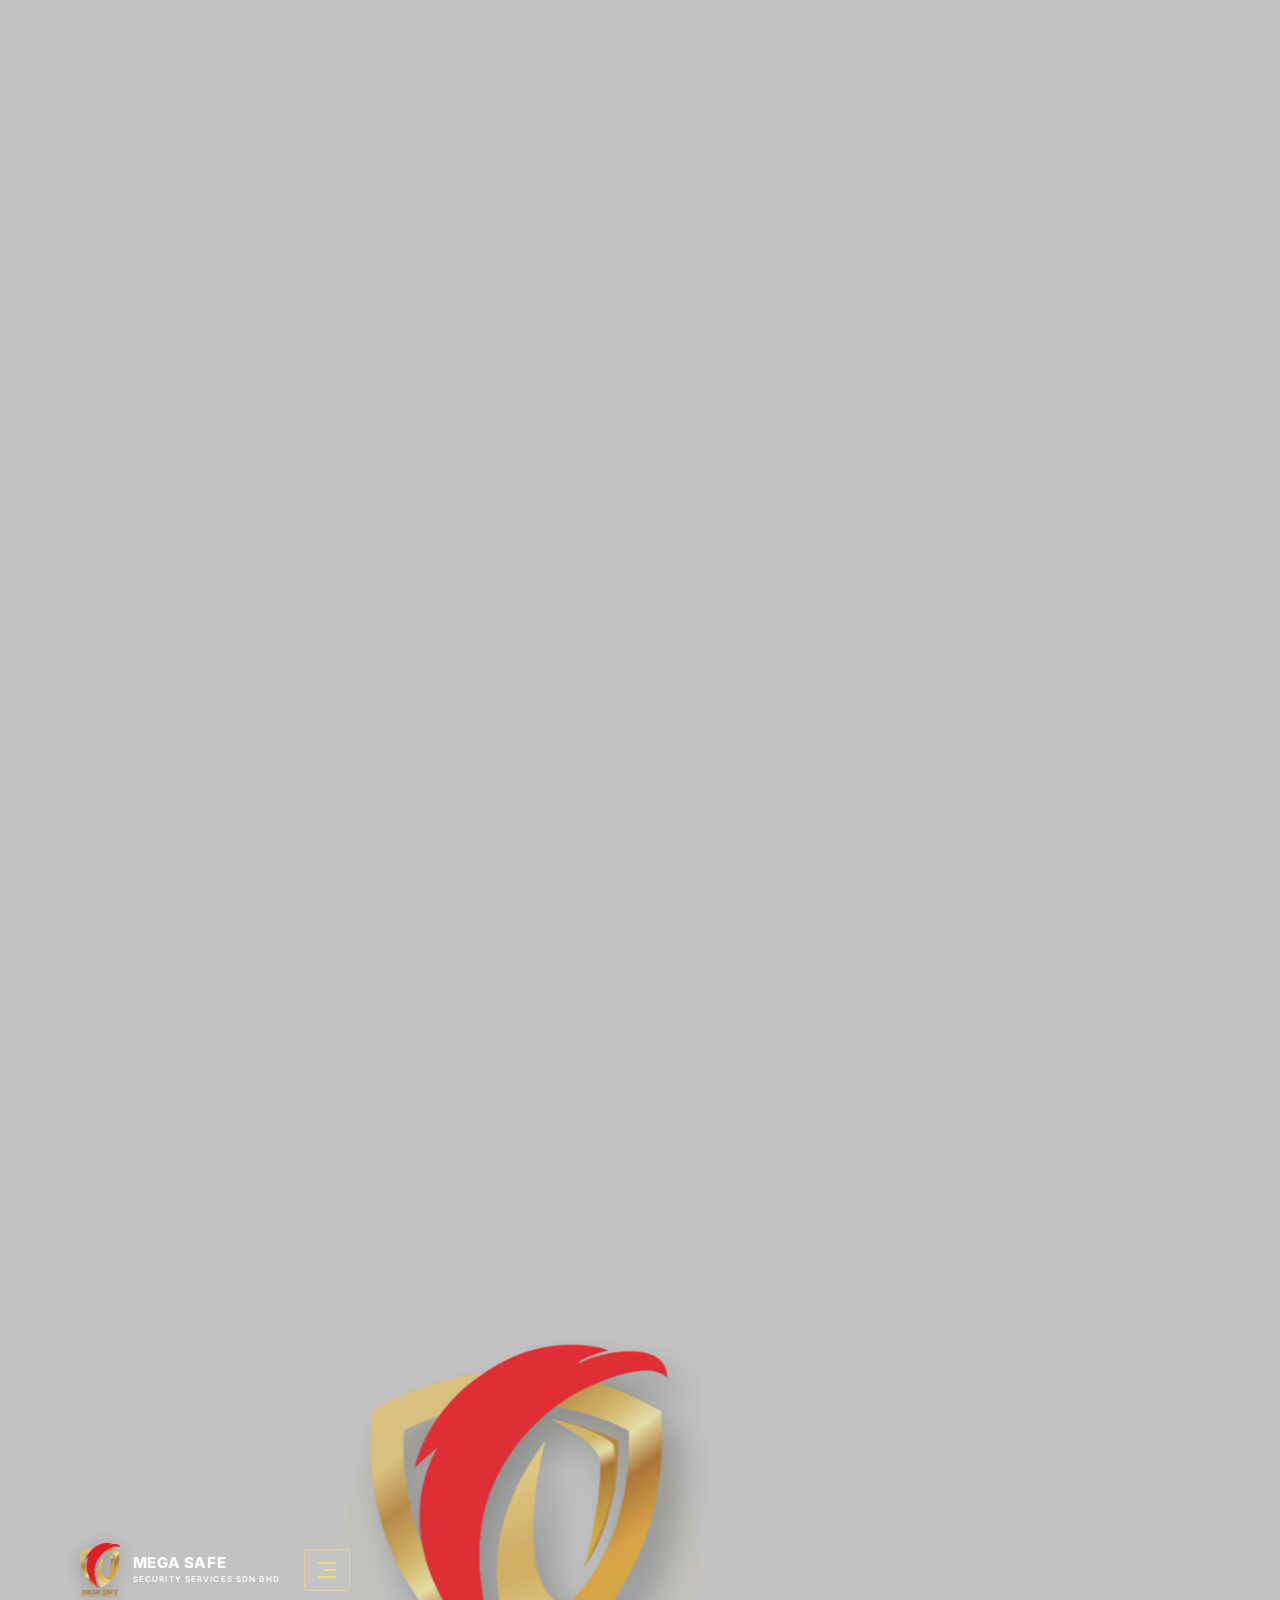
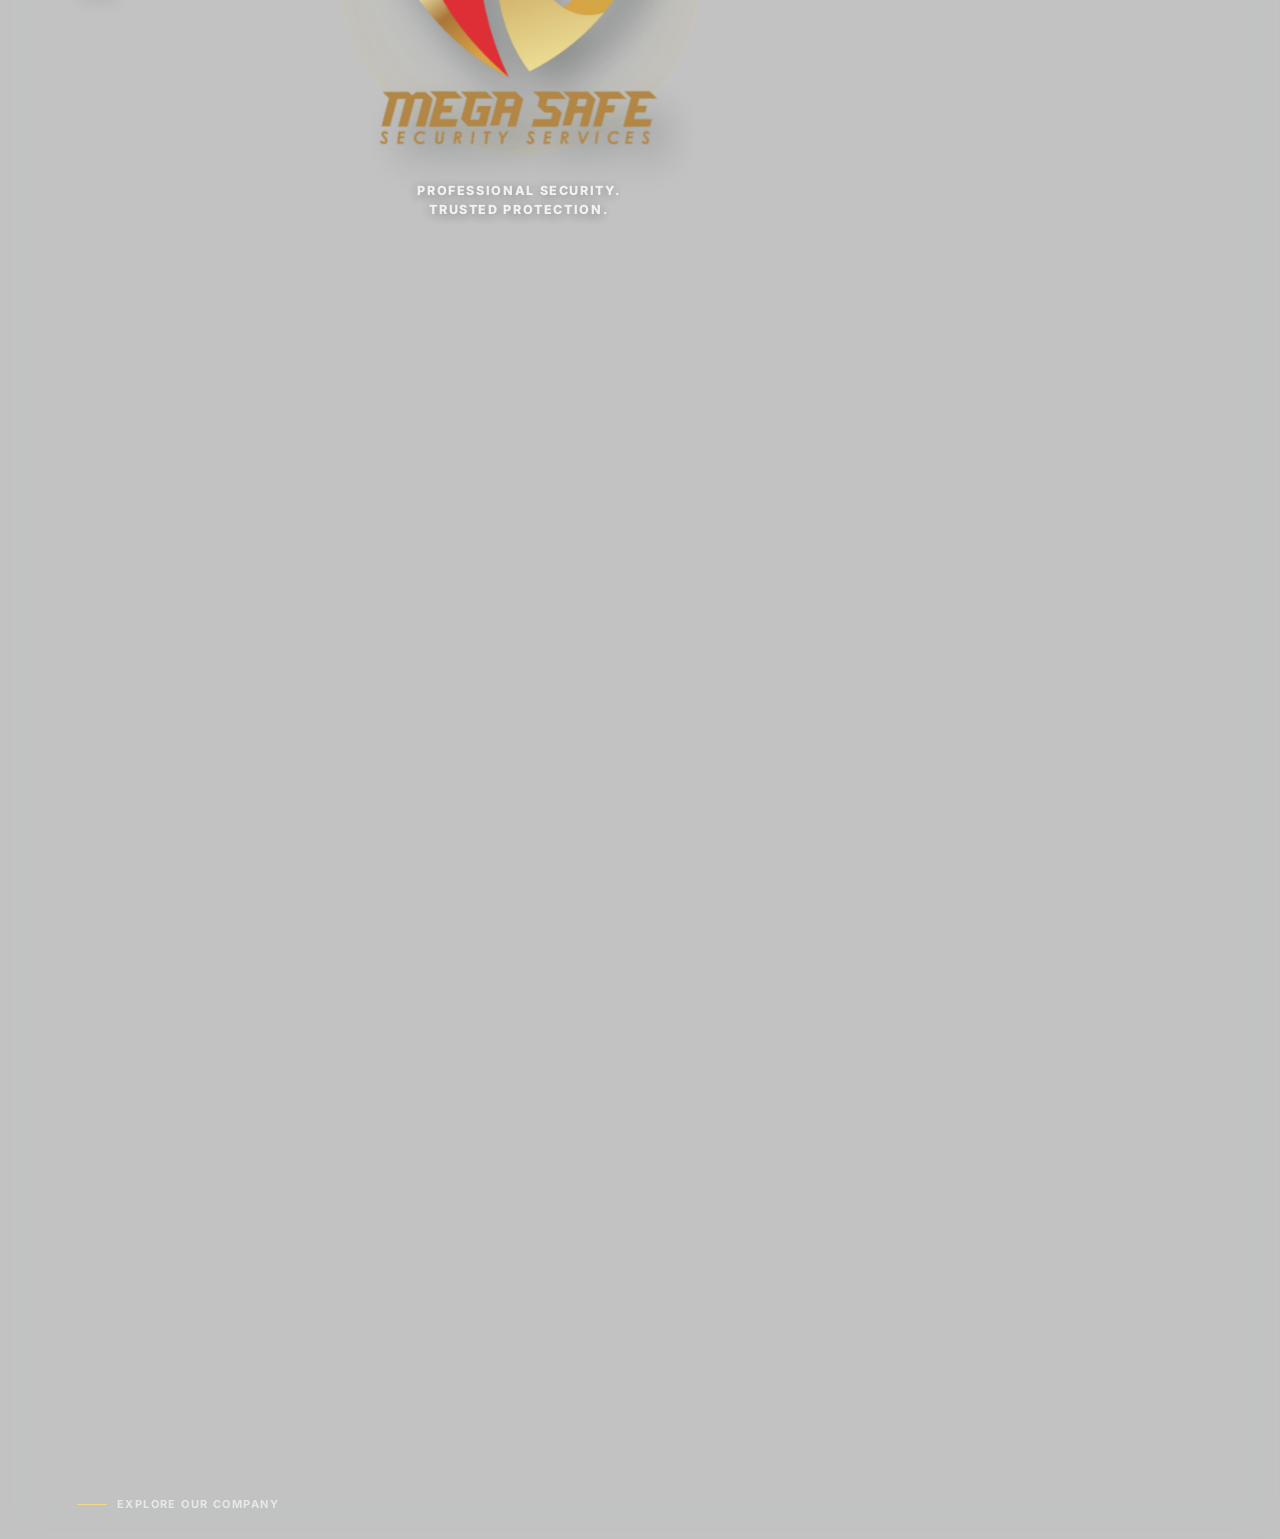
==== commit 7452c59d: "Update index.html" ====
--- a/index.html
+++ b/index.html
@@ -18,38 +18,16 @@
 <a class="skip-link" href="#main">Skip to content</a>
 <header class="site-header" id="site-header">
 <a aria-label="Mega Safe Security home" class="brand" href="index.html"><img alt="" src="assets/mega-safe/mega-safe-logo.png"/><span>MEGA SAFE<br/><small>SECURITY SERVICES SDN BHD</small></span></a>
-<nav aria-label="Primary navigation" class="main-nav" id="main-nav"><a href="index.html">Home</a><a href="#corporate">About Mega Safe</a><a href="#sector">Sector</a><a href="#media">Media</a><a href="#contact">Contact</a></nav>
-<div class="header-tools"><a class="header-cta" href="#contact">Request a Proposal <span>↗</span></a><button aria-controls="explore-panel" aria-expanded="false" aria-label="Explore website menu" class="explore-toggle" type="button"><span></span><span></span><span></span></button></div>
-<div class="explore-panel" hidden="" id="explore-panel"><div class="explore-panel-heading"><span>MEGA SAFE / NAVIGATION</span><small>Explore our website</small></div><a href="index.html#home"><b>00</b><span>Home</span><i>↗</i></a><a href="index.html#corporate"><b>01</b><span>About Mega Safe</span><i>↗</i></a><a href="index.html#services-preview"><b>02</b><span>Services</span><i>↗</i></a><a href="index.html#sector"><b>03</b><span>Sectors We Protect</span><i>↗</i></a><a href="index.html#media"><b>04</b><span>Media</span><i>↗</i></a><a href="index.html#contact"><b>05</b><span>Contact &amp; Proposal</span><i>↗</i></a><a href="pages/vision-mission.html"><b>01</b><span>Vision &amp; Mission</span><i>↗</i></a><a href="pages/our-company.html"><b>02</b><span>Our Company</span><i>↗</i></a><a href="pages/management-organisation.html"><b>03</b><span>Management &amp; Organisation</span><i>↗</i></a><a href="pages/our-services.html"><b>04</b><span>Our Services</span><i>↗</i></a><a href="pages/our-office.html"><b>05</b><span>Our Office</span><i>↗</i></a><a href="pages/projects-experience.html"><b>06</b><span>Projects &amp; Experience</span><i>↗</i></a></div>
-</header>
 
-<main id="main">
-<section class="hero" id="home" aria-label="Mega Safe Security introduction">
-      <div class="hero-grid" aria-hidden="true">
-
-      </div>
-      <div class="hero-glow hero-glow-one" aria-hidden="true">
-
-      </div>
-      <div class="hero-glow hero-glow-two" aria-hidden="true">
-
-      </div>
-      <div class="hero-orbit orbit-one" aria-hidden="true">
-
-      </div>
-      <div class="hero-orbit orbit-two" aria-hidden="true">
-
-      </div>
-      <div class="hero-content">
-        <p class="eyebrow eyebrow-gold">KDN Licensed Security Services Provider <span>·</span> PIKM Member 0753</p>
-        <h1><span class="hero-brand">MEGA SAFE</span><span class="hero-sub">SECURITY SERVICES</span><span class="hero-sdn"><i></i>SDN BHD<i></i></span>
-        </h1>
-        <p class="hero-established">SINCE 2003</p>
-        <p class="hero-copy">Professional security solutions for government, GLC, corporate and industrial clients across Sabah — delivered with discipline, responsibility and punctuality.</p>
-        <div class="hero-actions">
-          <a class="button button-gold" href="#corporate">View Corporate Profile <span>→</span>
-          </a>
-          <a class="button button-outline" href="#contact">Request a Quotation <span>→</span></a></div></div>
+<div class="header-tools"><button aria-controls="explore-panel" aria-expanded="false" aria-label="Explore website menu" class="explore-toggle" type="button"><span></span><span></span><span></span></button></div>
+<div class="explore-panel" hidden="" id="explore-panel">
+<div class="explore-panel-heading"><span>MEGA SAFE / CORPORATE</span><small>Explore our company</small></div>
+<a href="pages/vision-mission.html"><b>01</b><span>Vision &amp; Mission</span><i>↗</i></a>
+<a href="pages/our-company.html"><b>02</b><span>Our Company</span><i>↗</i></a>
+<a href="pages/management-organisation.html"><b>03</b><span>Management &amp; Organisation</span><i>↗</i></a>
+<a href="pages/our-office.html"><b>04</b><span>Our Office</span><i>↗</i></a>
+<a href="pages/projects-experience.html"><b>05</b><span>Projects &amp; Experience</span><i>↗</i></a>
+</div>
       <div class="hero-emblem" aria-hidden="true">
         <div class="emblem-halo">
 
--- a/navigation-upgrade.css
+++ b/navigation-upgrade.css
@@ -53,3 +53,38 @@
 .preview-projects b{font:700 19px/1.25 var(--display)}
 .preview-more{display:inline-flex}
 @media(max-width:680px){.corporate-menu{grid-template-columns:1fr 1fr;gap:0 12px}.corporate-menu a{font-size:11px;padding:10px 0}.preview-grid,.preview-projects{grid-template-columns:1fr}.preview-card{min-height:180px}.preview-projects article{min-height:120px}.home-preview{padding-top:78px;padding-bottom:72px}}
+
+/* Mega Safe interaction polish: right-aligned 3-line Explore control */
+.header-tools{display:flex;align-items:center;gap:14px;margin-left:auto;flex-shrink:0}
+.header-cta{margin-left:0;white-space:nowrap}
+.explore-toggle{width:46px;height:42px;padding:0;display:flex;flex-direction:column;align-items:center;justify-content:center;gap:5px;border:1px solid rgba(243,217,133,.65);border-radius:3px;background:rgba(255,255,255,.055);color:#fff;cursor:pointer;transition:background .25s,border-color .25s,transform .25s}
+.explore-toggle span{display:block;width:18px;height:2px;border-radius:2px;background:var(--gold-light);transition:transform .28s ease,width .28s ease,opacity .2s}
+.explore-toggle span:nth-child(2){width:13px;margin-left:5px}
+.explore-toggle:hover,.explore-toggle[aria-expanded=true]{background:rgba(215,174,84,.18);border-color:var(--gold-light);transform:translateY(-1px)}
+.explore-toggle[aria-expanded=true] span:first-child{transform:translateY(7px) rotate(45deg)}
+.explore-toggle[aria-expanded=true] span:nth-child(2){opacity:0;width:0}
+.explore-toggle[aria-expanded=true] span:last-child{transform:translateY(-7px) rotate(-45deg)}
+.explore-panel{transform-origin:top right;animation:mega-menu-open .28s cubic-bezier(.2,.8,.2,1) both}
+@keyframes mega-menu-open{from{opacity:0;transform:translateY(-12px) scale(.97);filter:blur(4px)}to{opacity:1;transform:translateY(0) scale(1);filter:blur(0)}}
+/* Restore the full-height homepage introduction and keep the original brand visible */
+.site-header{position:absolute;top:0;left:0;right:0;z-index:150;background:rgba(7,14,24,.22)}
+.site-header .brand{position:relative;z-index:2;color:#fff;opacity:1;visibility:visible}
+.site-header .brand img{width:46px;height:54px;filter:drop-shadow(0 3px 8px rgba(0,0,0,.25))}
+.hero{min-height:100svh;padding-top:150px}
+.hero-emblem{perspective:1000px;transform-style:preserve-3d;touch-action:pan-y;cursor:grab;user-select:none;-webkit-user-select:none}
+.hero-emblem.is-dragging{cursor:grabbing}
+.hero-emblem img{transform:translateZ(24px);transform-style:preserve-3d;will-change:transform;filter:drop-shadow(16px 22px 18px rgba(0,0,0,.3));transition:filter .25s ease}
+.hero-emblem.is-dragging img{filter:drop-shadow(20px 26px 20px rgba(0,0,0,.38))}
+.hero-emblem p{pointer-events:none}
+/* Corporate registration stays on one line */
+.registration-number{white-space:nowrap;display:inline-block;font-variant-numeric:tabular-nums;letter-spacing:-.015em}
+/* Sector tiles: designed icon badges rather than plain emoji glyphs */
+.coverage-grid article{position:relative;min-height:190px;padding:23px 20px 20px;border:1px solid rgba(243,217,133,.17);background:linear-gradient(145deg,rgba(255,255,255,.055),rgba(255,255,255,.018));overflow:hidden}
+.coverage-grid article:after{content:"";position:absolute;width:115px;height:115px;right:-42px;top:-48px;border:1px solid rgba(243,217,133,.13);border-radius:50%;box-shadow:0 0 0 16px rgba(243,217,133,.025),0 0 0 32px rgba(243,217,133,.018);pointer-events:none}
+.coverage-grid .sector-icon{width:54px;height:54px;display:grid;place-items:center;margin:0 0 22px;border:1px solid rgba(243,217,133,.35);border-radius:14px;background:linear-gradient(145deg,rgba(243,217,133,.2),rgba(255,255,255,.04));font-size:27px;line-height:1;filter:drop-shadow(0 6px 12px rgba(0,0,0,.2))}
+.coverage-grid article b{display:block;font:700 17px/1.2 var(--display);letter-spacing:-.025em}
+.coverage-grid article p{margin:8px 0 0;color:rgba(255,255,255,.58);font-size:11px}
+@media(max-width:980px){.site-header{gap:14px}.header-cta{display:inline-flex}.header-tools{gap:9px}.main-nav{display:none}.explore-panel{right:18px}.hero{min-height:100svh}}
+@media(max-width:680px){.site-header{min-height:68px;padding:8px 16px}.site-header .brand img{width:36px;height:43px}.header-cta{display:inline-flex;padding:10px 11px;font-size:10px}.header-cta span{display:none}.explore-toggle{width:40px;height:38px}.header-tools{gap:8px}.explore-panel{top:calc(100% + 8px);right:12px;width:calc(100vw - 24px)}.hero{min-height:760px;padding-top:130px;padding-bottom:90px}.hero-emblem{right:-65px;bottom:55px;opacity:.42}.coverage-grid article{min-height:145px;padding:17px 13px}.coverage-grid .sector-icon{width:45px;height:45px;margin-bottom:15px;font-size:23px}.registration-number{font-size:12px}}
+@media(prefers-reduced-motion:reduce){.explore-panel{animation:none}.explore-toggle span{transition:none}}
+.hero-emblem img{transition:transform .08s linear,filter .25s ease}
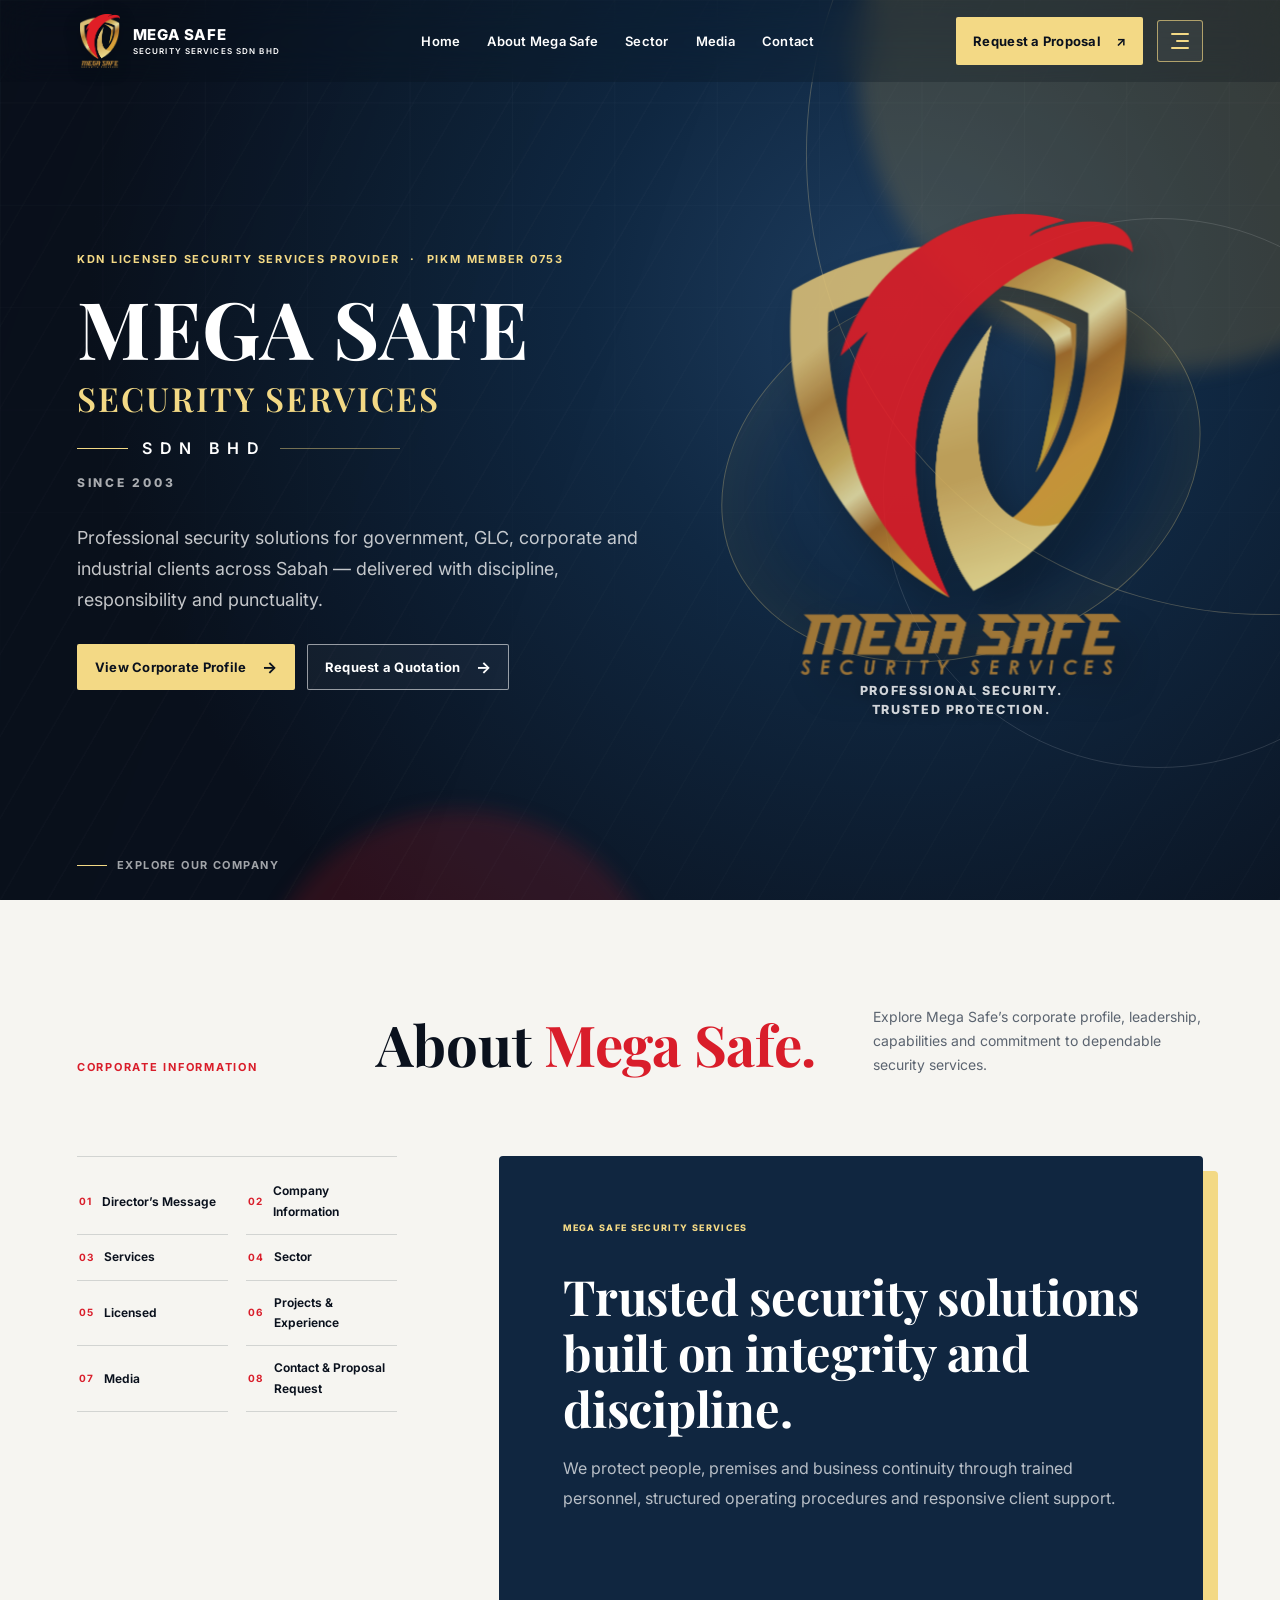
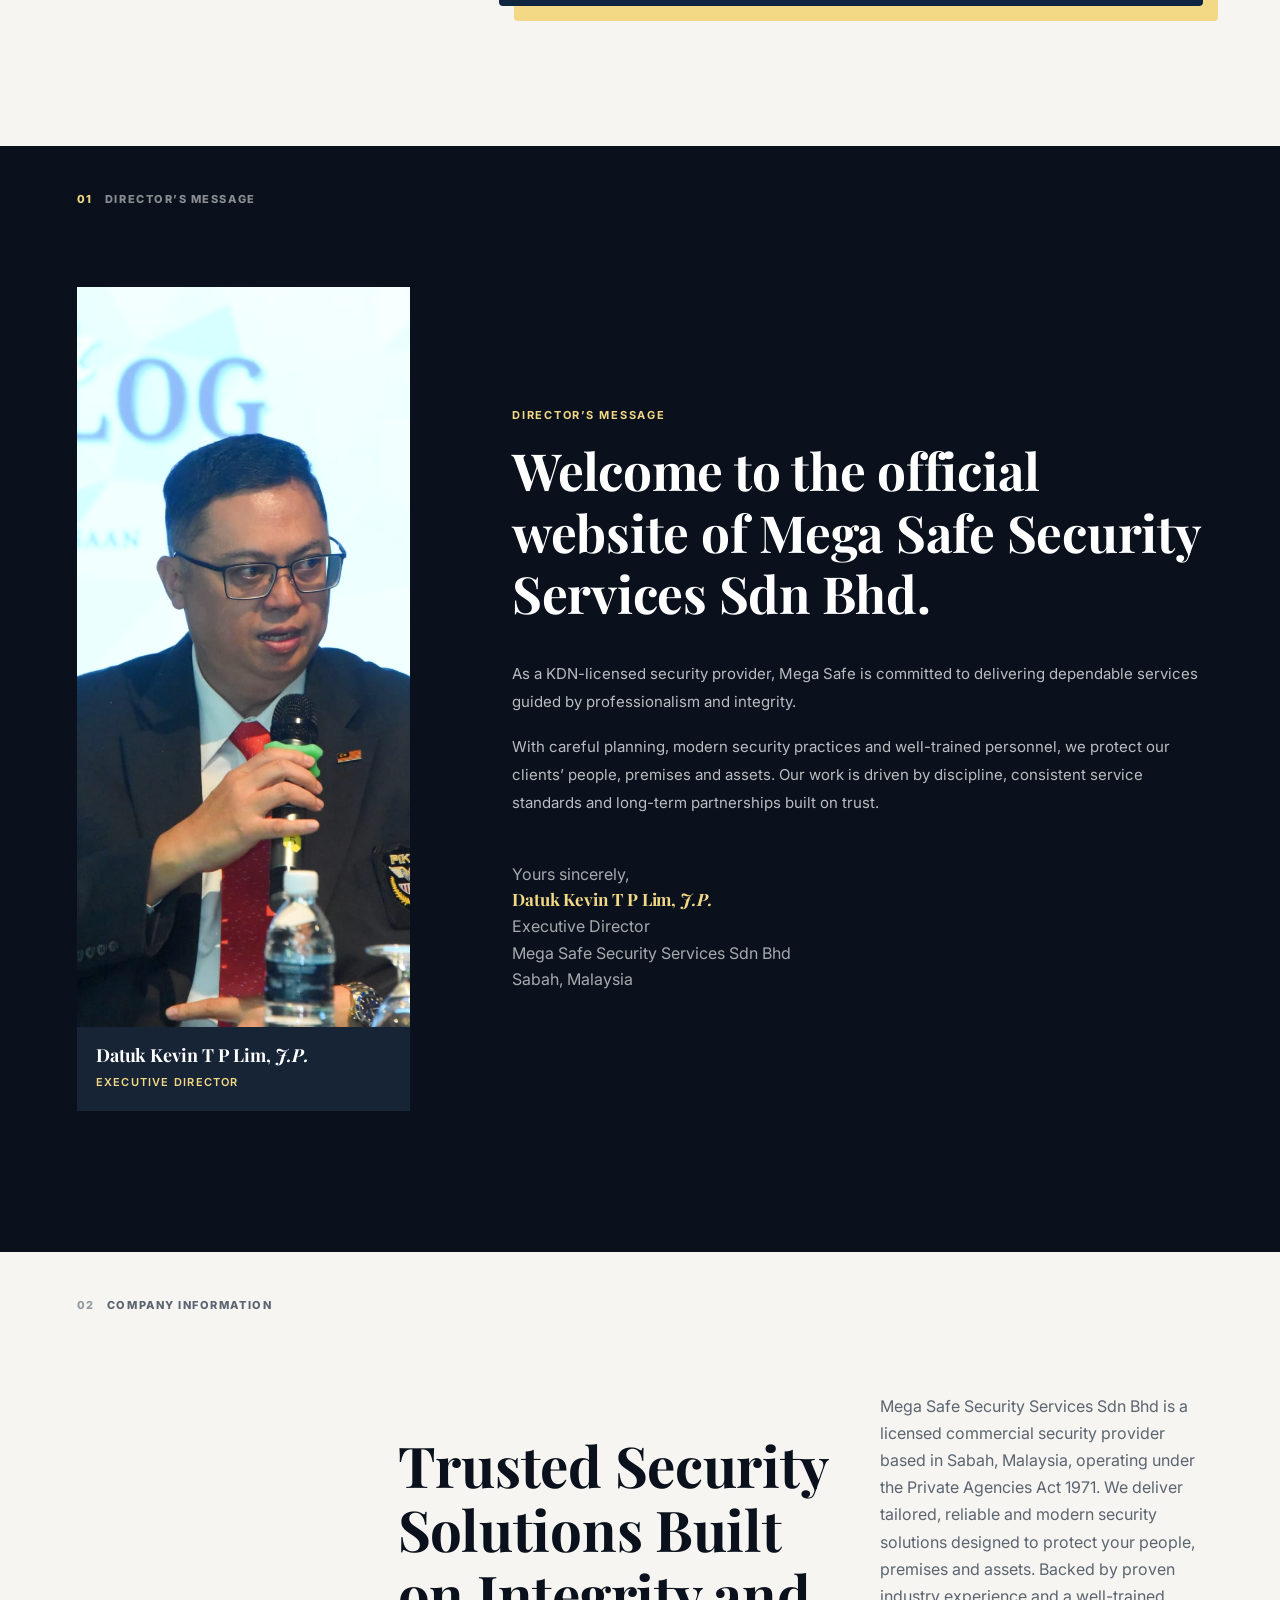
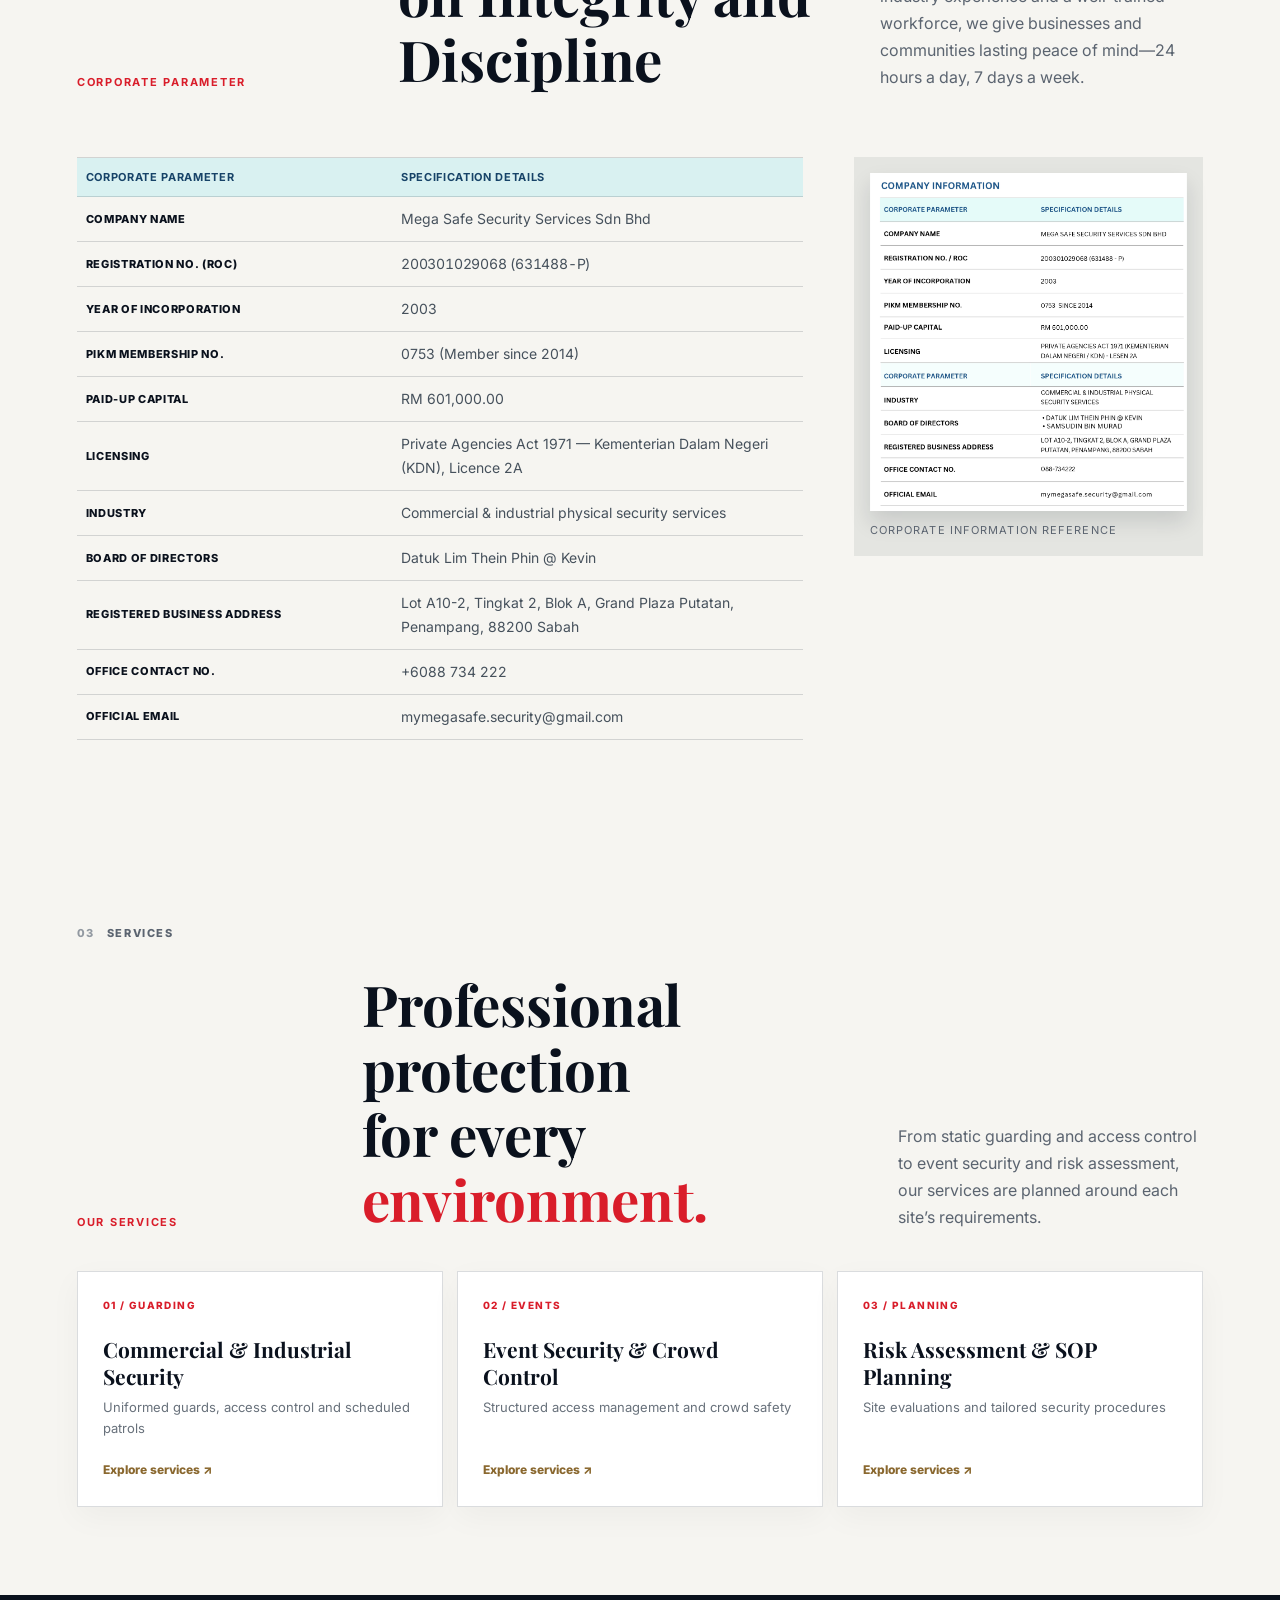
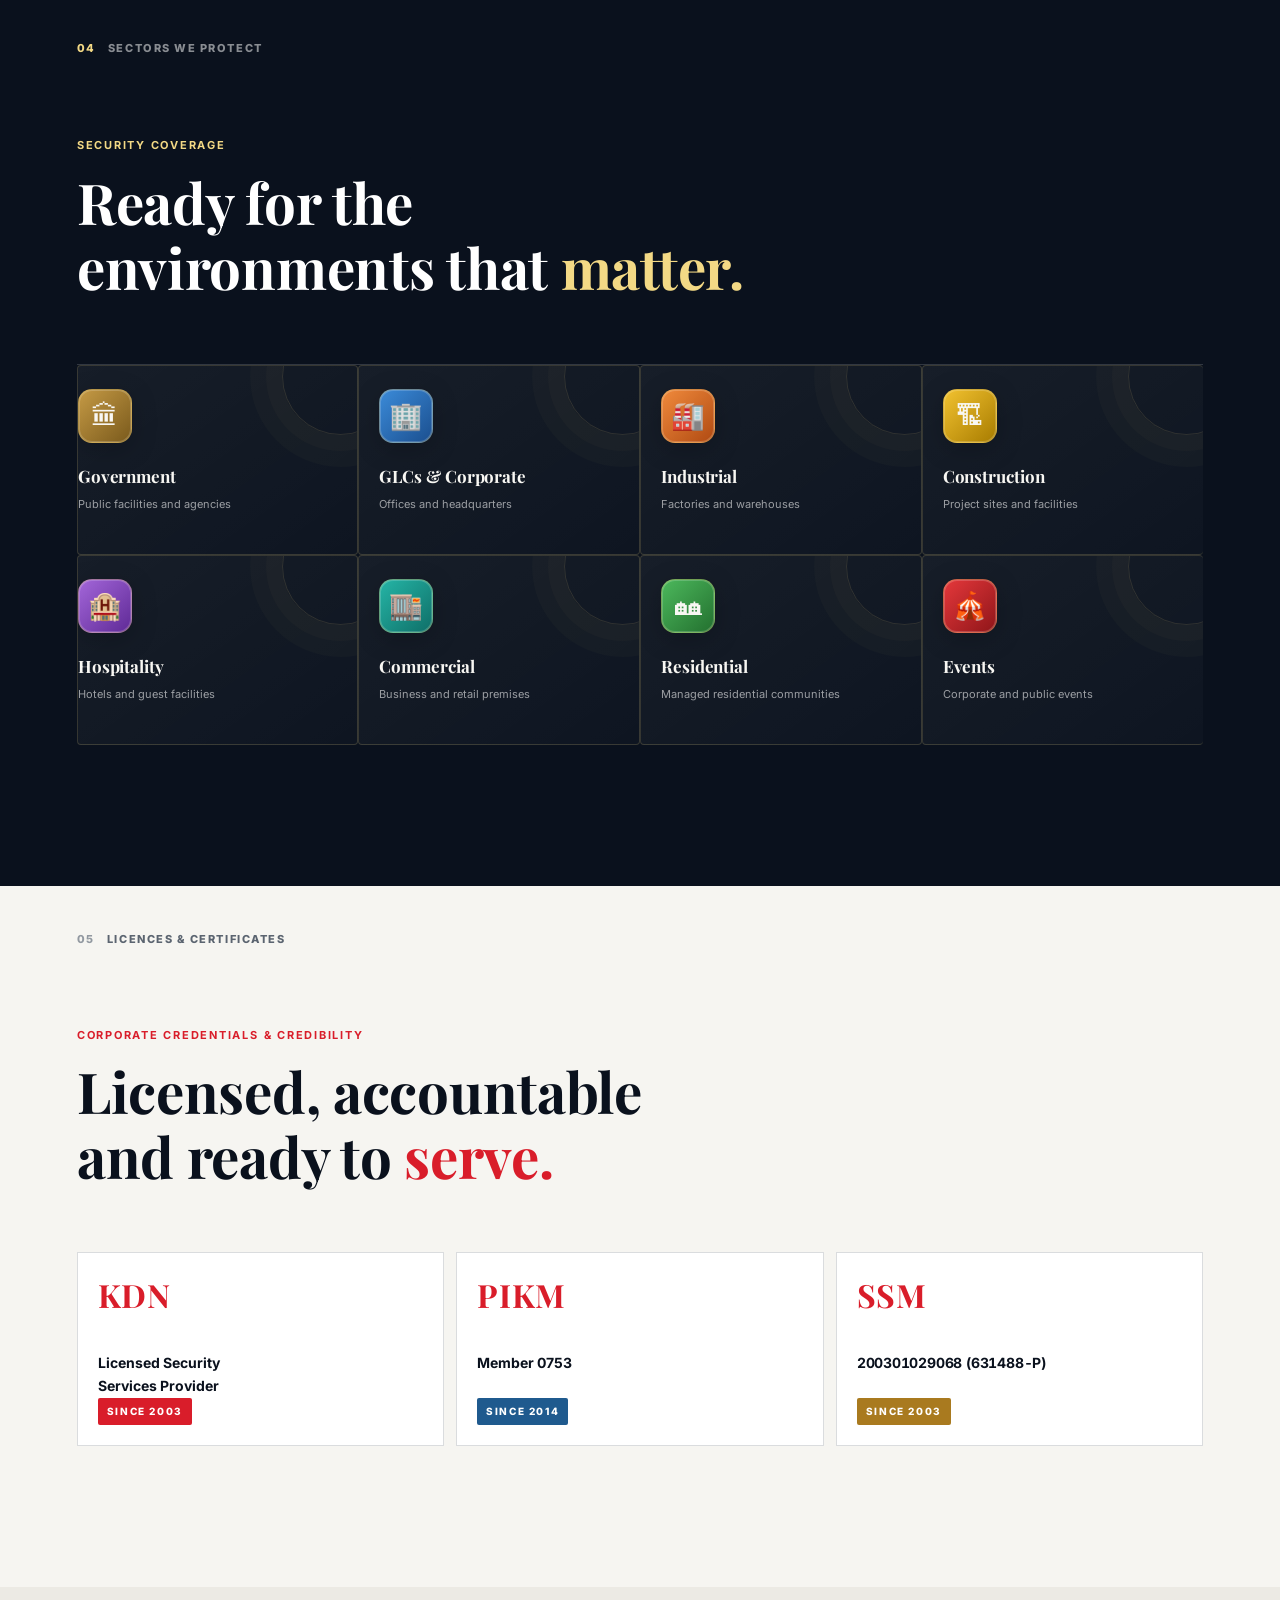
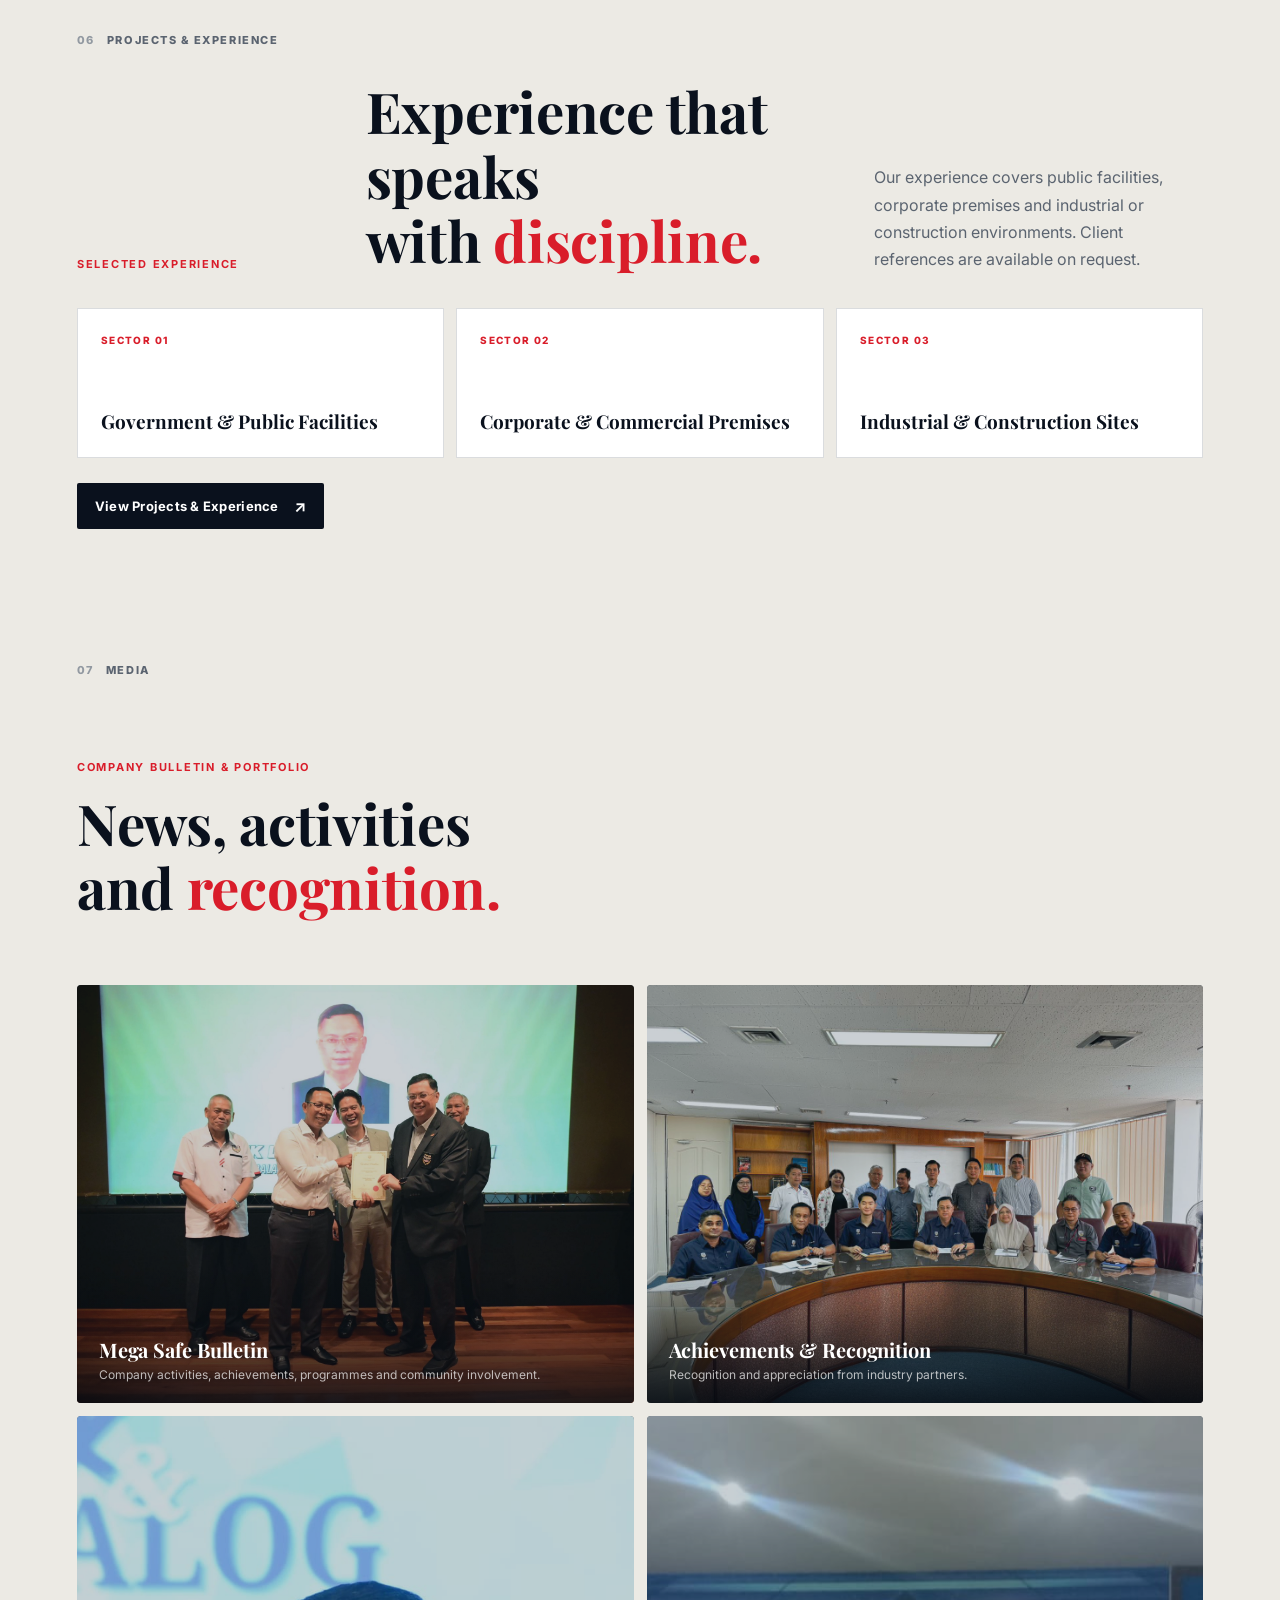
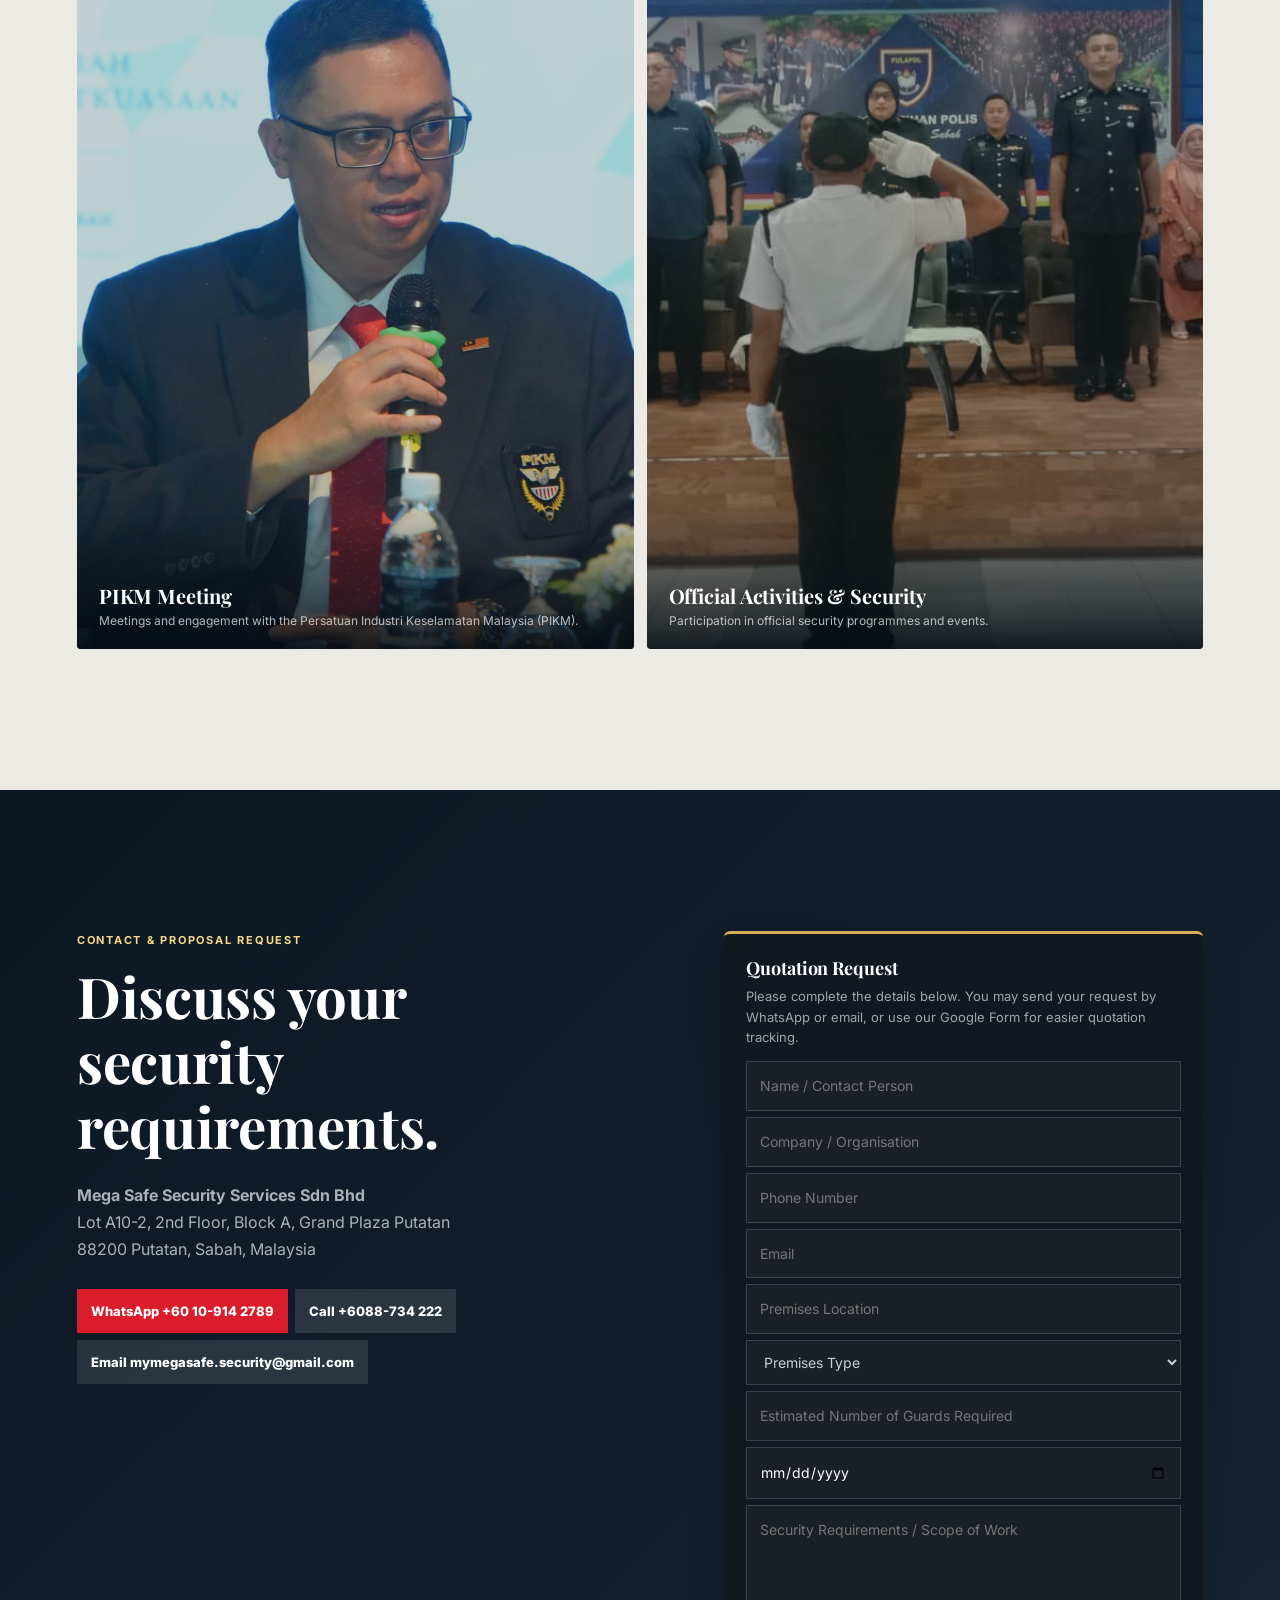
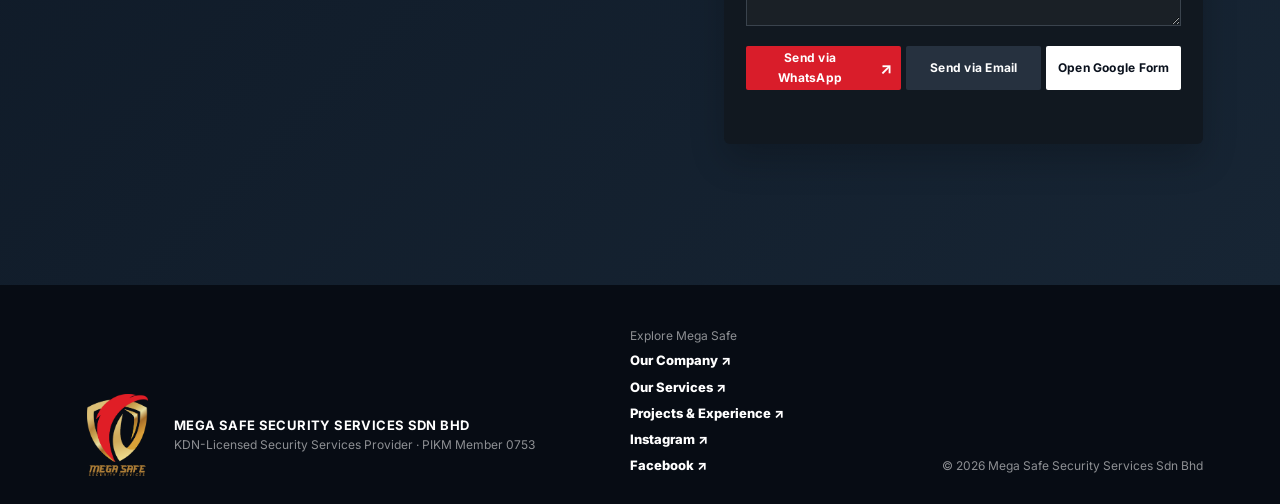
==== commit da33d959: "Update index.html" ====
--- a/index.html
+++ b/index.html
@@ -18,16 +18,38 @@
 <a class="skip-link" href="#main">Skip to content</a>
 <header class="site-header" id="site-header">
 <a aria-label="Mega Safe Security home" class="brand" href="index.html"><img alt="" src="assets/mega-safe/mega-safe-logo.png"/><span>MEGA SAFE<br/><small>SECURITY SERVICES SDN BHD</small></span></a>
+<nav aria-label="Primary navigation" class="main-nav" id="main-nav"><a href="index.html">Home</a><a href="#corporate">About Mega Safe</a><a href="#sector">Sector</a><a href="#media">Media</a><a href="#contact">Contact</a></nav>
+<div class="header-tools"><a class="header-cta" href="#contact">Request a Proposal <span>↗</span></a><button aria-controls="explore-panel" aria-expanded="false" aria-label="Explore website menu" class="explore-toggle" type="button"><span></span><span></span><span></span></button></div>
+<div class="explore-panel" hidden="" id="explore-panel"><div class="explore-panel-heading"><span>MEGA SAFE / NAVIGATION</span><small>Explore our website</small></div><a href="index.html#home"><b>00</b><span>Home</span><i>↗</i></a><a href="index.html#corporate"><b>01</b><span>About Mega Safe</span><i>↗</i></a><a href="index.html#services-preview"><b>02</b><span>Services</span><i>↗</i></a><a href="index.html#sector"><b>03</b><span>Sectors We Protect</span><i>↗</i></a><a href="index.html#media"><b>04</b><span>Media</span><i>↗</i></a><a href="index.html#contact"><b>05</b><span>Contact &amp; Proposal</span><i>↗</i></a><a href="pages/vision-mission.html"><b>01</b><span>Vision &amp; Mission</span><i>↗</i></a><a href="pages/our-company.html"><b>02</b><span>Our Company</span><i>↗</i></a><a href="pages/management-organisation.html"><b>03</b><span>Management &amp; Organisation</span><i>↗</i></a><a href="pages/our-services.html"><b>04</b><span>Our Services</span><i>↗</i></a><a href="pages/our-office.html"><b>05</b><span>Our Office</span><i>↗</i></a><a href="pages/projects-experience.html"><b>06</b><span>Projects &amp; Experience</span><i>↗</i></a></div>
+</header>
 
-<div class="header-tools"><button aria-controls="explore-panel" aria-expanded="false" aria-label="Explore website menu" class="explore-toggle" type="button"><span></span><span></span><span></span></button></div>
-<div class="explore-panel" hidden="" id="explore-panel">
-<div class="explore-panel-heading"><span>MEGA SAFE / CORPORATE</span><small>Explore our company</small></div>
-<a href="pages/vision-mission.html"><b>01</b><span>Vision &amp; Mission</span><i>↗</i></a>
-<a href="pages/our-company.html"><b>02</b><span>Our Company</span><i>↗</i></a>
-<a href="pages/management-organisation.html"><b>03</b><span>Management &amp; Organisation</span><i>↗</i></a>
-<a href="pages/our-office.html"><b>04</b><span>Our Office</span><i>↗</i></a>
-<a href="pages/projects-experience.html"><b>05</b><span>Projects &amp; Experience</span><i>↗</i></a>
-</div>
+<main id="main">
+<section class="hero" id="home" aria-label="Mega Safe Security introduction">
+      <div class="hero-grid" aria-hidden="true">
+
+      </div>
+      <div class="hero-glow hero-glow-one" aria-hidden="true">
+
+      </div>
+      <div class="hero-glow hero-glow-two" aria-hidden="true">
+
+      </div>
+      <div class="hero-orbit orbit-one" aria-hidden="true">
+
+      </div>
+      <div class="hero-orbit orbit-two" aria-hidden="true">
+
+      </div>
+      <div class="hero-content">
+        <p class="eyebrow eyebrow-gold">KDN Licensed Security Services Provider <span>·</span> PIKM Member 0753</p>
+        <h1><span class="hero-brand">MEGA SAFE</span><span class="hero-sub">SECURITY SERVICES</span><span class="hero-sdn"><i></i>SDN BHD<i></i></span>
+        </h1>
+        <p class="hero-established">SINCE 2003</p>
+        <p class="hero-copy">Professional security solutions for government, GLC, corporate and industrial clients across Sabah — delivered with discipline, responsibility and punctuality.</p>
+        <div class="hero-actions">
+          <a class="button button-gold" href="#corporate">View Corporate Profile <span>→</span>
+          </a>
+          <a class="button button-outline" href="#contact">Request a Quotation <span>→</span></a></div></div>
       <div class="hero-emblem" aria-hidden="true">
         <div class="emblem-halo">
 
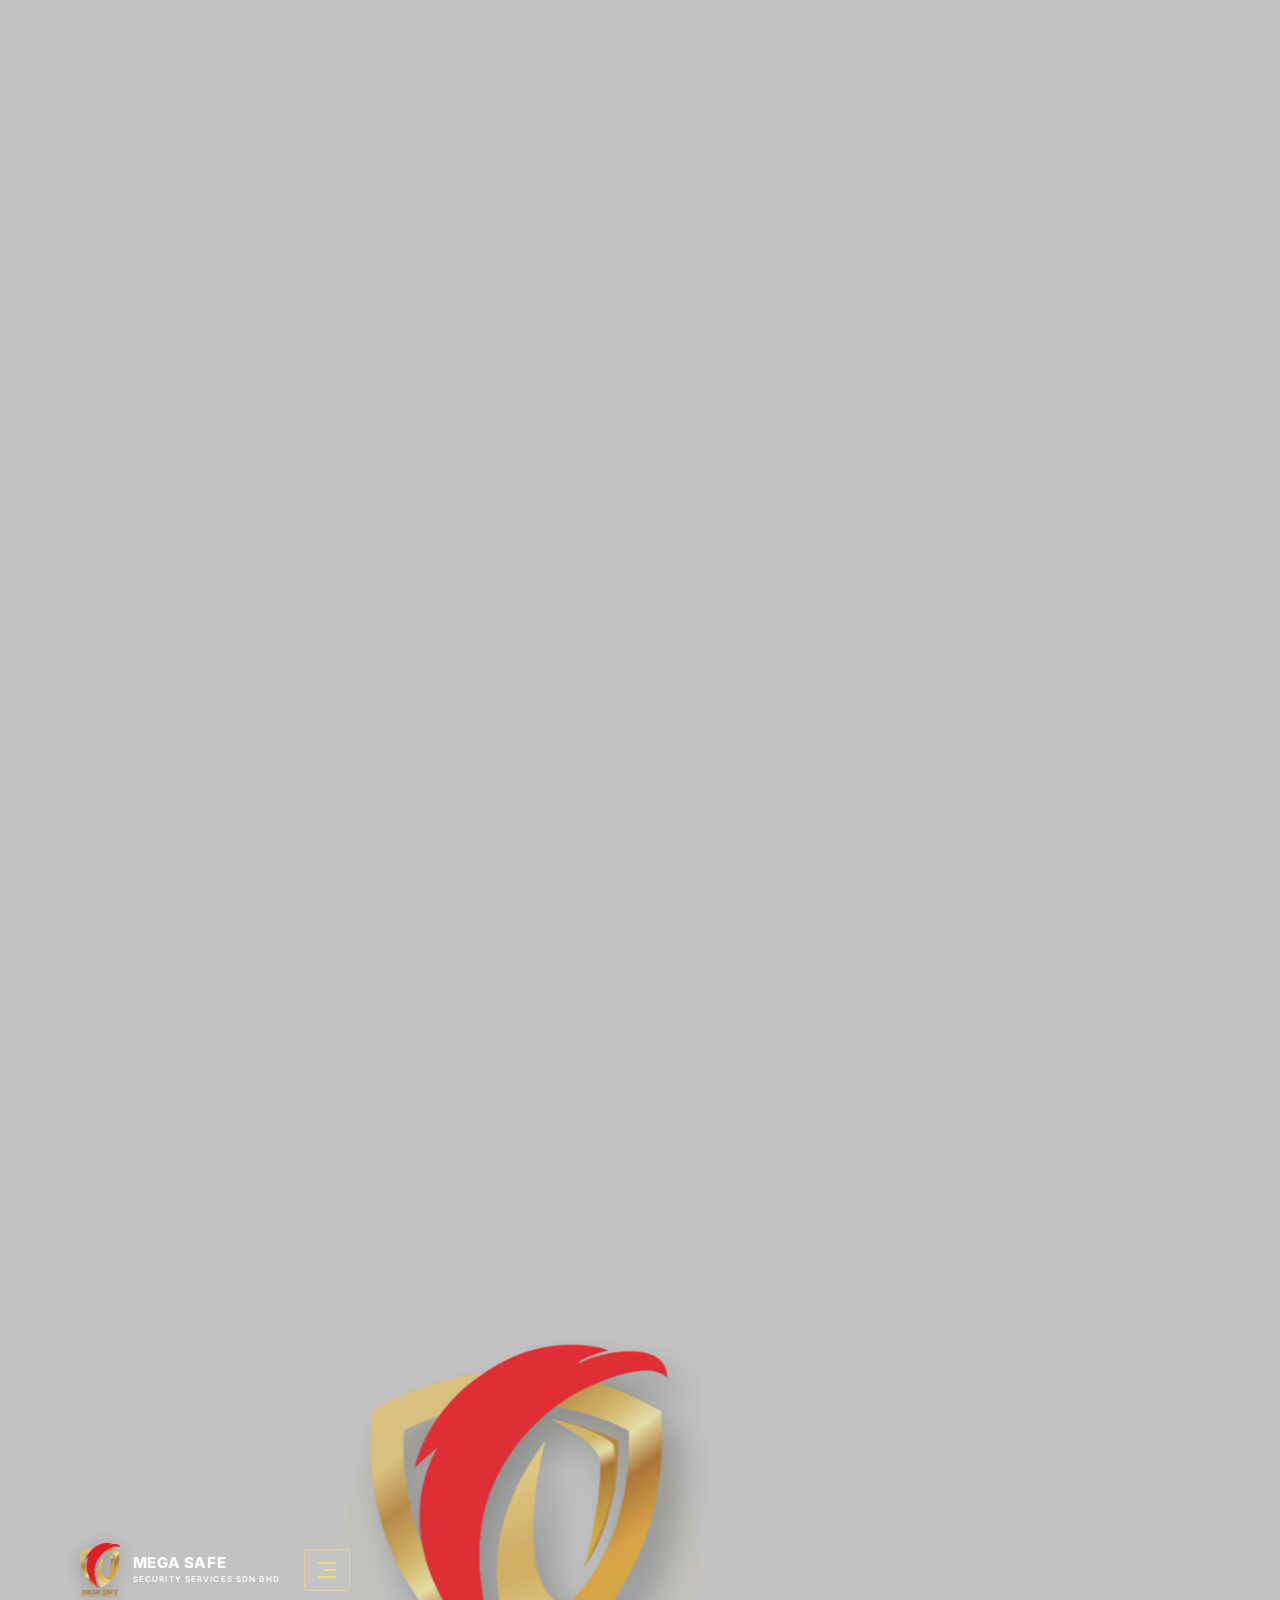
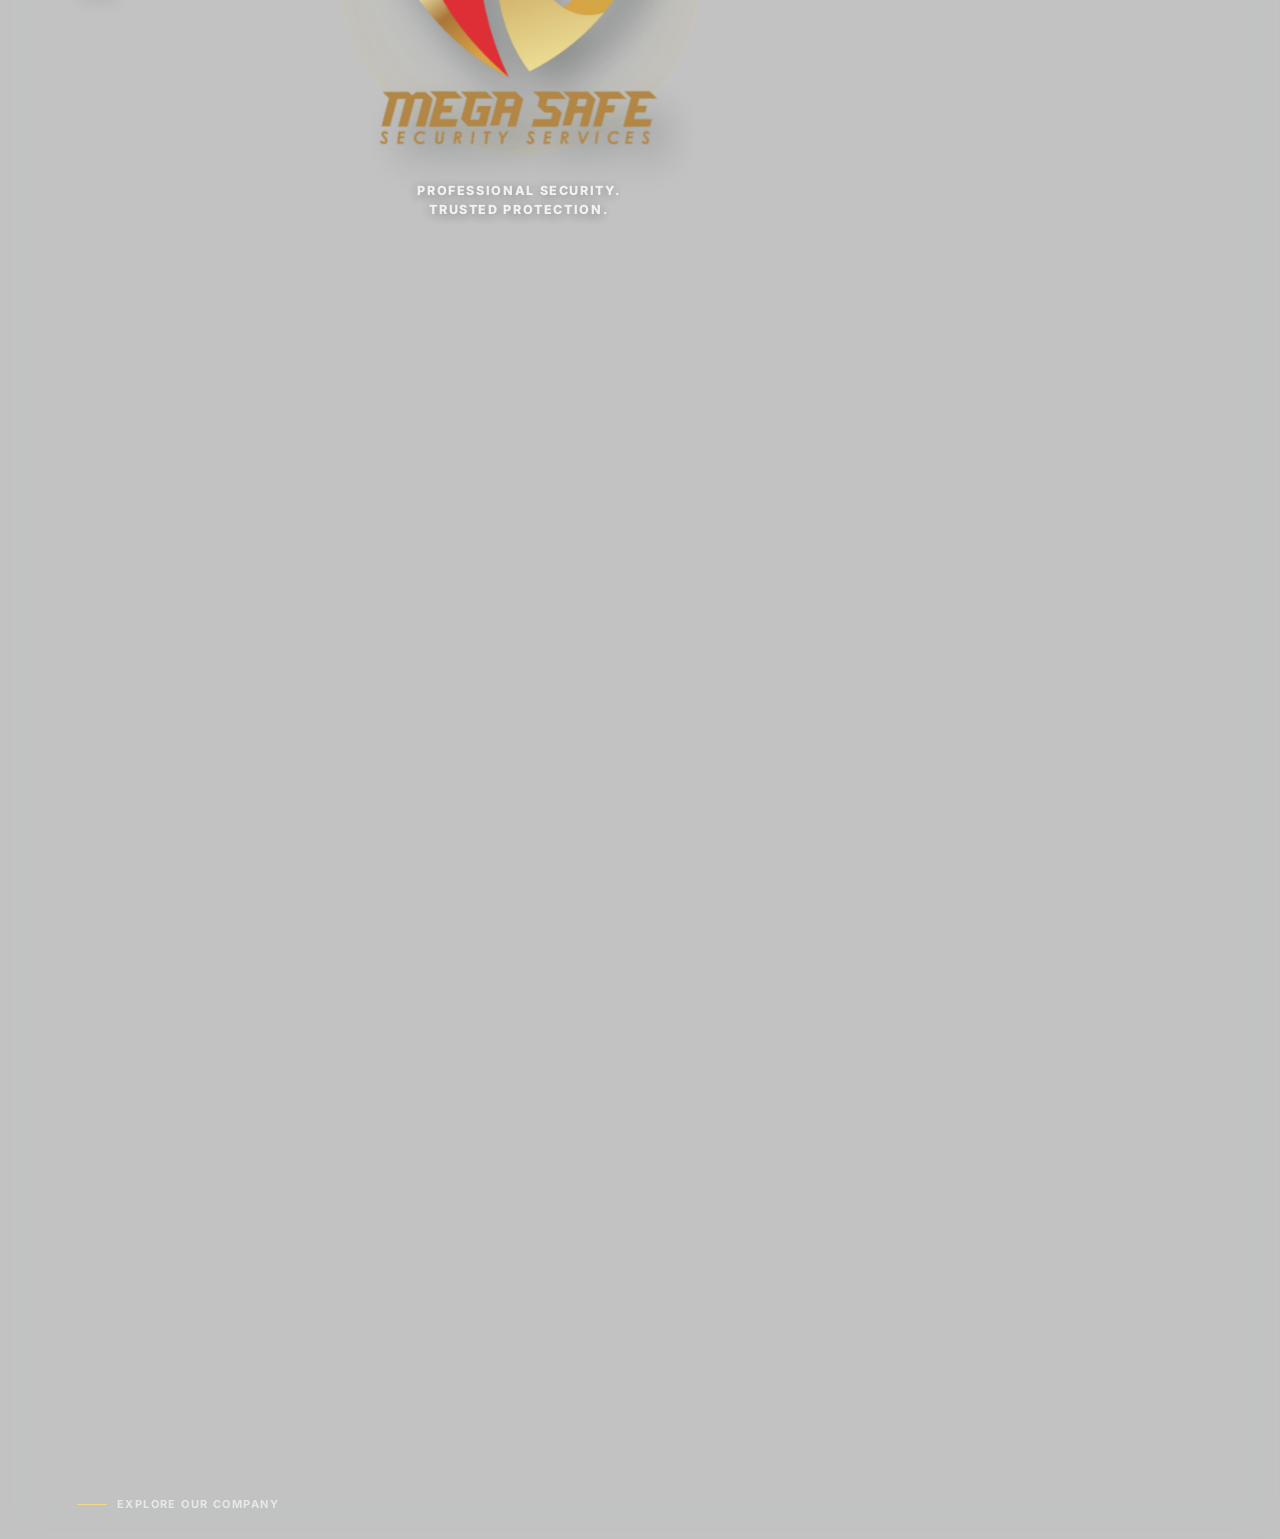
==== commit 59578c42: "Update index.html" ====
--- a/index.html
+++ b/index.html
@@ -18,38 +18,9 @@
 <a class="skip-link" href="#main">Skip to content</a>
 <header class="site-header" id="site-header">
 <a aria-label="Mega Safe Security home" class="brand" href="index.html"><img alt="" src="assets/mega-safe/mega-safe-logo.png"/><span>MEGA SAFE<br/><small>SECURITY SERVICES SDN BHD</small></span></a>
-<nav aria-label="Primary navigation" class="main-nav" id="main-nav"><a href="index.html">Home</a><a href="#corporate">About Mega Safe</a><a href="#sector">Sector</a><a href="#media">Media</a><a href="#contact">Contact</a></nav>
-<div class="header-tools"><a class="header-cta" href="#contact">Request a Proposal <span>↗</span></a><button aria-controls="explore-panel" aria-expanded="false" aria-label="Explore website menu" class="explore-toggle" type="button"><span></span><span></span><span></span></button></div>
-<div class="explore-panel" hidden="" id="explore-panel"><div class="explore-panel-heading"><span>MEGA SAFE / NAVIGATION</span><small>Explore our website</small></div><a href="index.html#home"><b>00</b><span>Home</span><i>↗</i></a><a href="index.html#corporate"><b>01</b><span>About Mega Safe</span><i>↗</i></a><a href="index.html#services-preview"><b>02</b><span>Services</span><i>↗</i></a><a href="index.html#sector"><b>03</b><span>Sectors We Protect</span><i>↗</i></a><a href="index.html#media"><b>04</b><span>Media</span><i>↗</i></a><a href="index.html#contact"><b>05</b><span>Contact &amp; Proposal</span><i>↗</i></a><a href="pages/vision-mission.html"><b>01</b><span>Vision &amp; Mission</span><i>↗</i></a><a href="pages/our-company.html"><b>02</b><span>Our Company</span><i>↗</i></a><a href="pages/management-organisation.html"><b>03</b><span>Management &amp; Organisation</span><i>↗</i></a><a href="pages/our-services.html"><b>04</b><span>Our Services</span><i>↗</i></a><a href="pages/our-office.html"><b>05</b><span>Our Office</span><i>↗</i></a><a href="pages/projects-experience.html"><b>06</b><span>Projects &amp; Experience</span><i>↗</i></a></div>
-</header>
 
-<main id="main">
-<section class="hero" id="home" aria-label="Mega Safe Security introduction">
-      <div class="hero-grid" aria-hidden="true">
-
-      </div>
-      <div class="hero-glow hero-glow-one" aria-hidden="true">
-
-      </div>
-      <div class="hero-glow hero-glow-two" aria-hidden="true">
-
-      </div>
-      <div class="hero-orbit orbit-one" aria-hidden="true">
-
-      </div>
-      <div class="hero-orbit orbit-two" aria-hidden="true">
-
-      </div>
-      <div class="hero-content">
-        <p class="eyebrow eyebrow-gold">KDN Licensed Security Services Provider <span>·</span> PIKM Member 0753</p>
-        <h1><span class="hero-brand">MEGA SAFE</span><span class="hero-sub">SECURITY SERVICES</span><span class="hero-sdn"><i></i>SDN BHD<i></i></span>
-        </h1>
-        <p class="hero-established">SINCE 2003</p>
-        <p class="hero-copy">Professional security solutions for government, GLC, corporate and industrial clients across Sabah — delivered with discipline, responsibility and punctuality.</p>
-        <div class="hero-actions">
-          <a class="button button-gold" href="#corporate">View Corporate Profile <span>→</span>
-          </a>
-          <a class="button button-outline" href="#contact">Request a Quotation <span>→</span></a></div></div>
+<div class="header-tools"><button aria-controls="explore-panel" aria-expanded="false" aria-label="Explore website menu" class="explore-toggle" type="button"><span></span><span></span><span></span></button></div>
+<div class="explore-panel" hidden="" id="explore-panel"><div class="explore-panel-heading"><span>MEGA SAFE / CORPORATE</span><small>Explore our company</small></div><a href="pages/vision-mission.html"><b>01</b><span>Vision &amp; Mission</span><i>↗</i></a><a href="pages/our-company.html"><b>02</b><span>Our Company</span><i>↗</i></a><a href="pages/management-organisation.html"><b>03</b><span>Management &amp; Organisation</span><i>↗</i></a><a href="pages/our-office.html"><b>04</b><span>Our Office</span><i>↗</i></a><a href="pages/projects-experience.html"><b>05</b><span>Projects &amp; Experience</span><i>↗</i></a></div>
       <div class="hero-emblem" aria-hidden="true">
         <div class="emblem-halo">
 
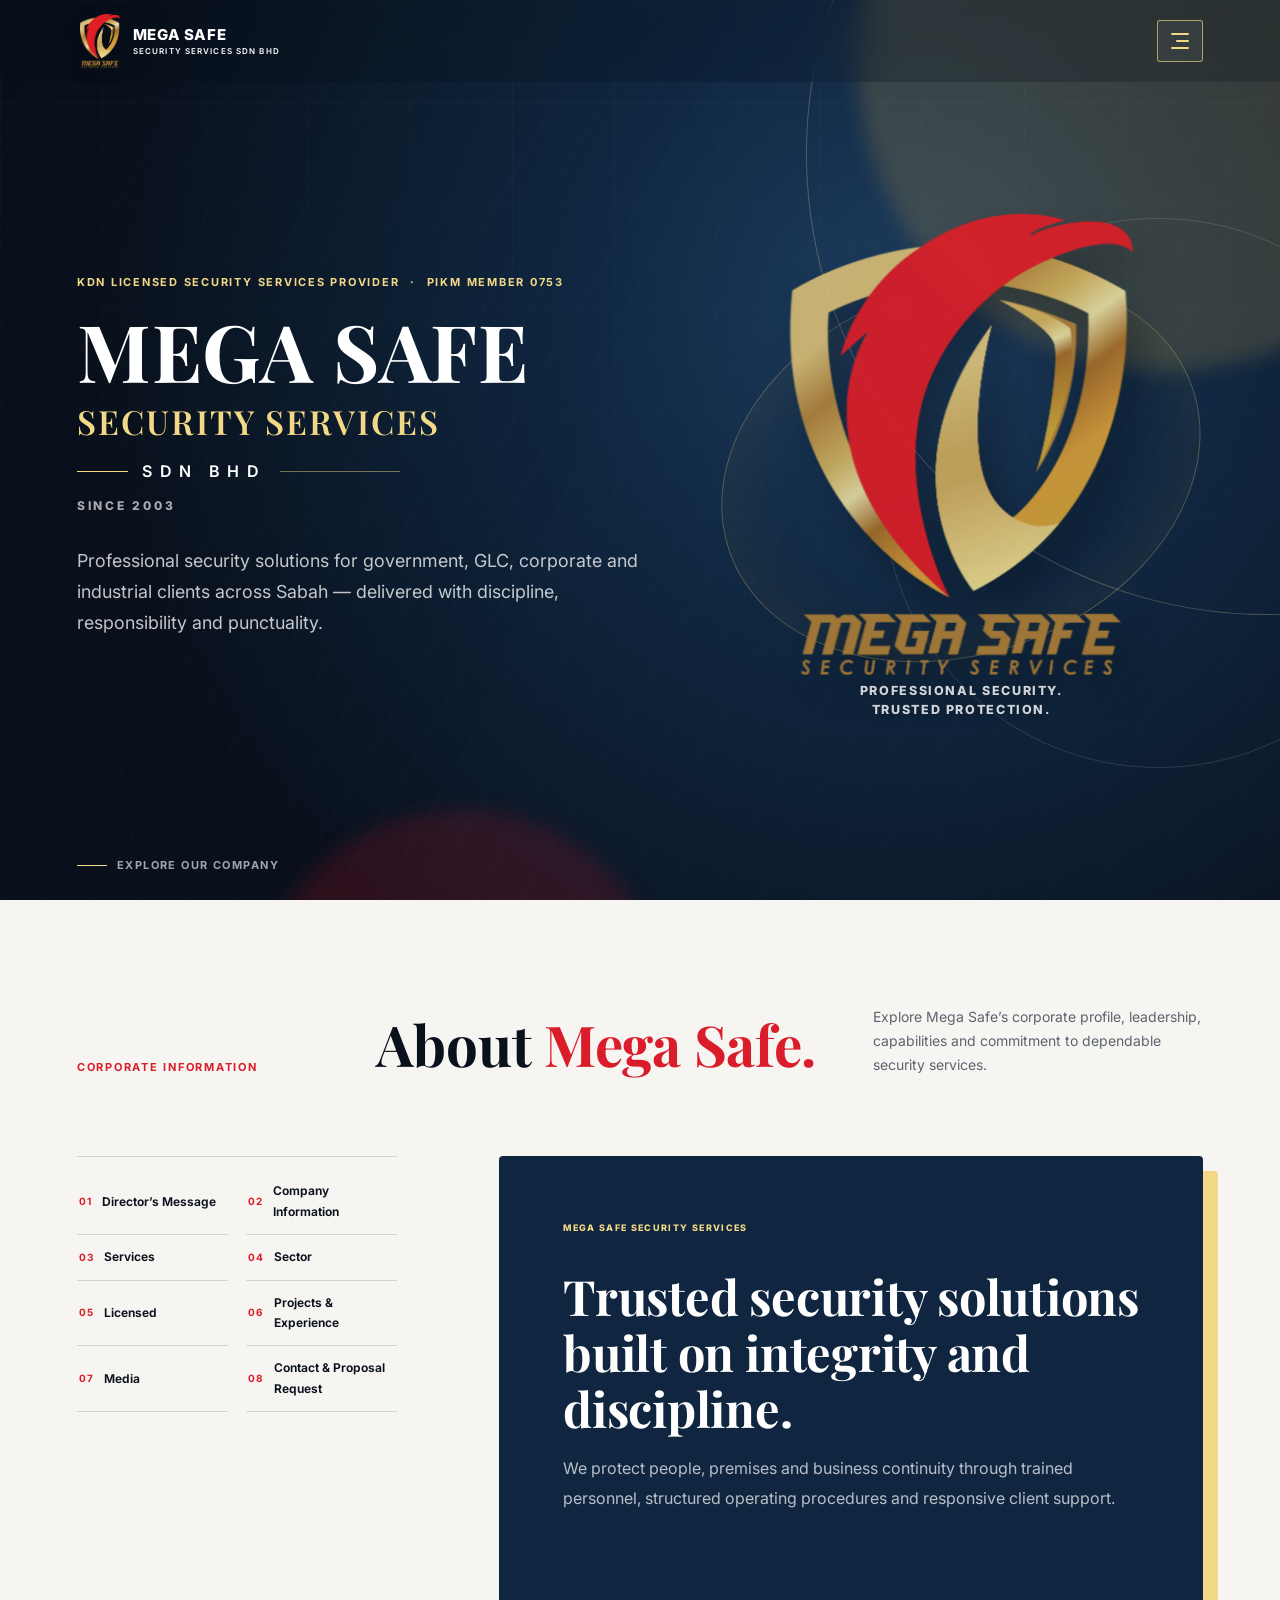
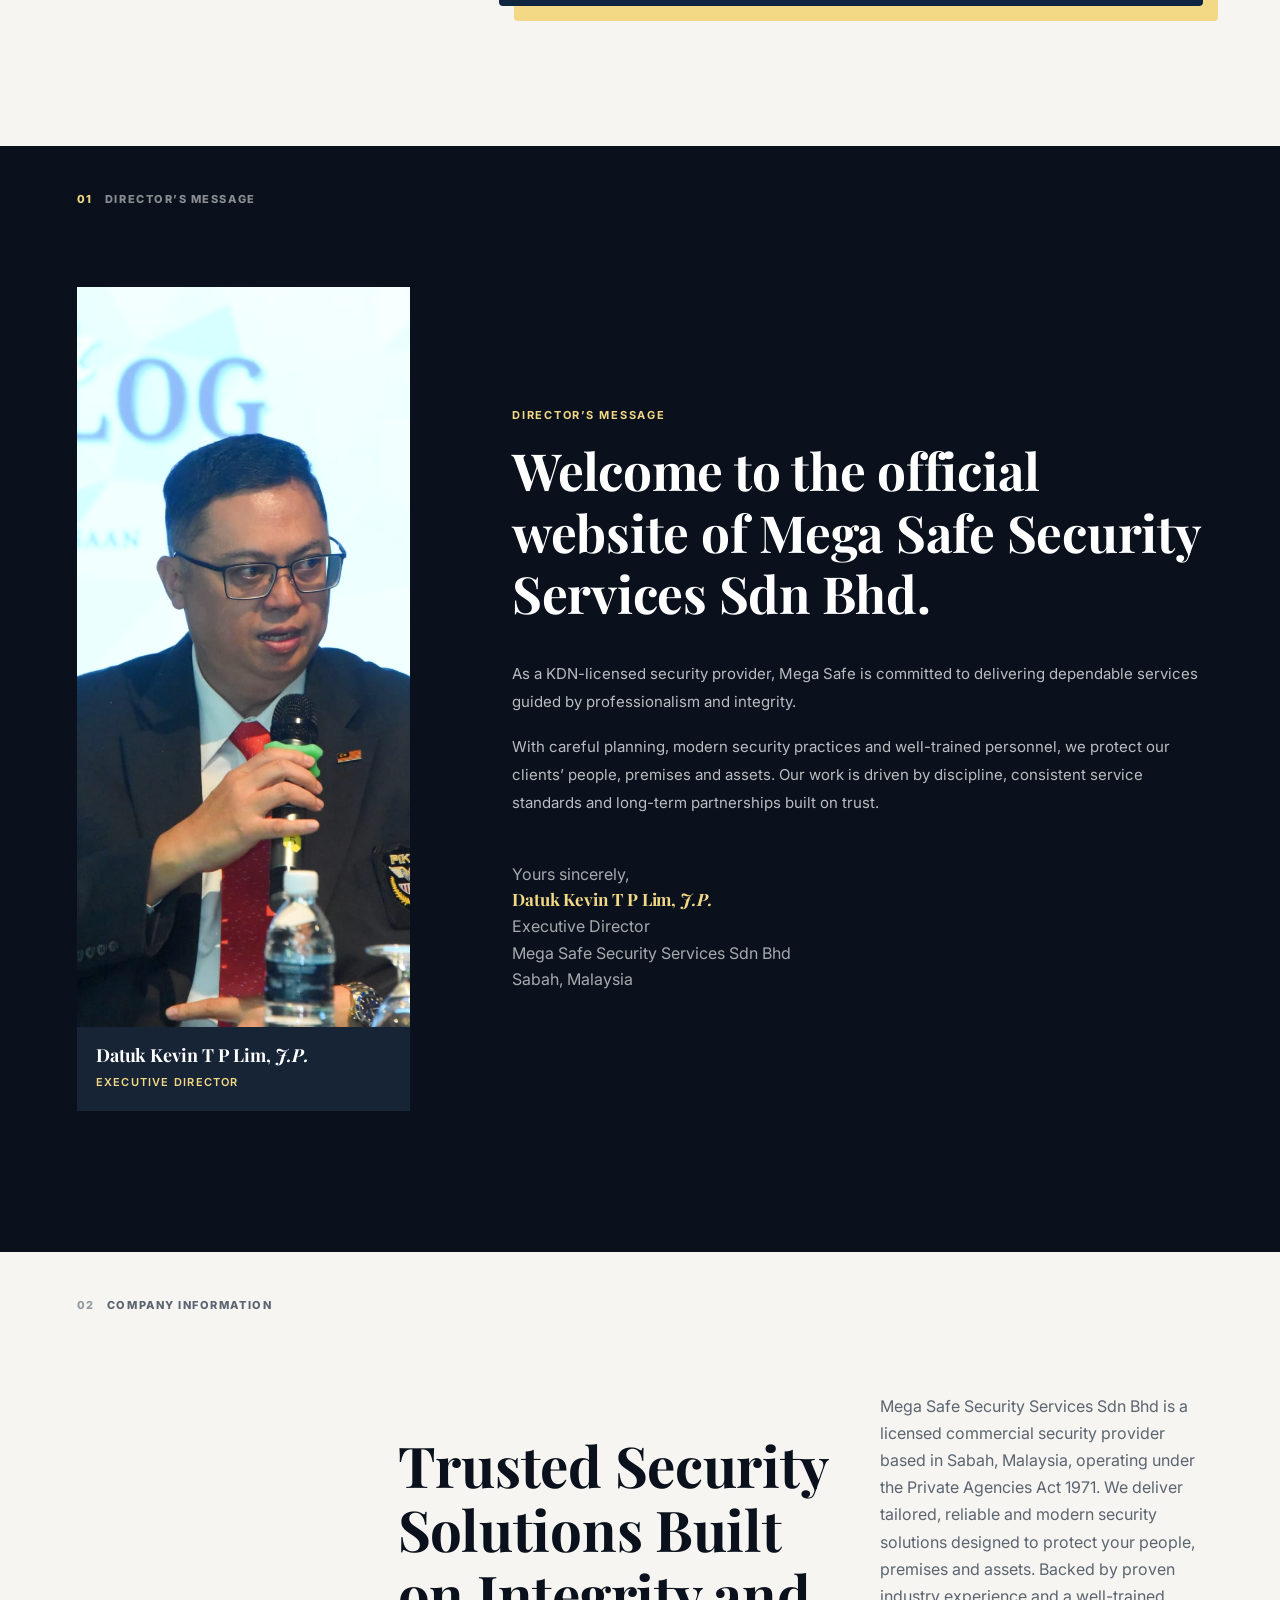
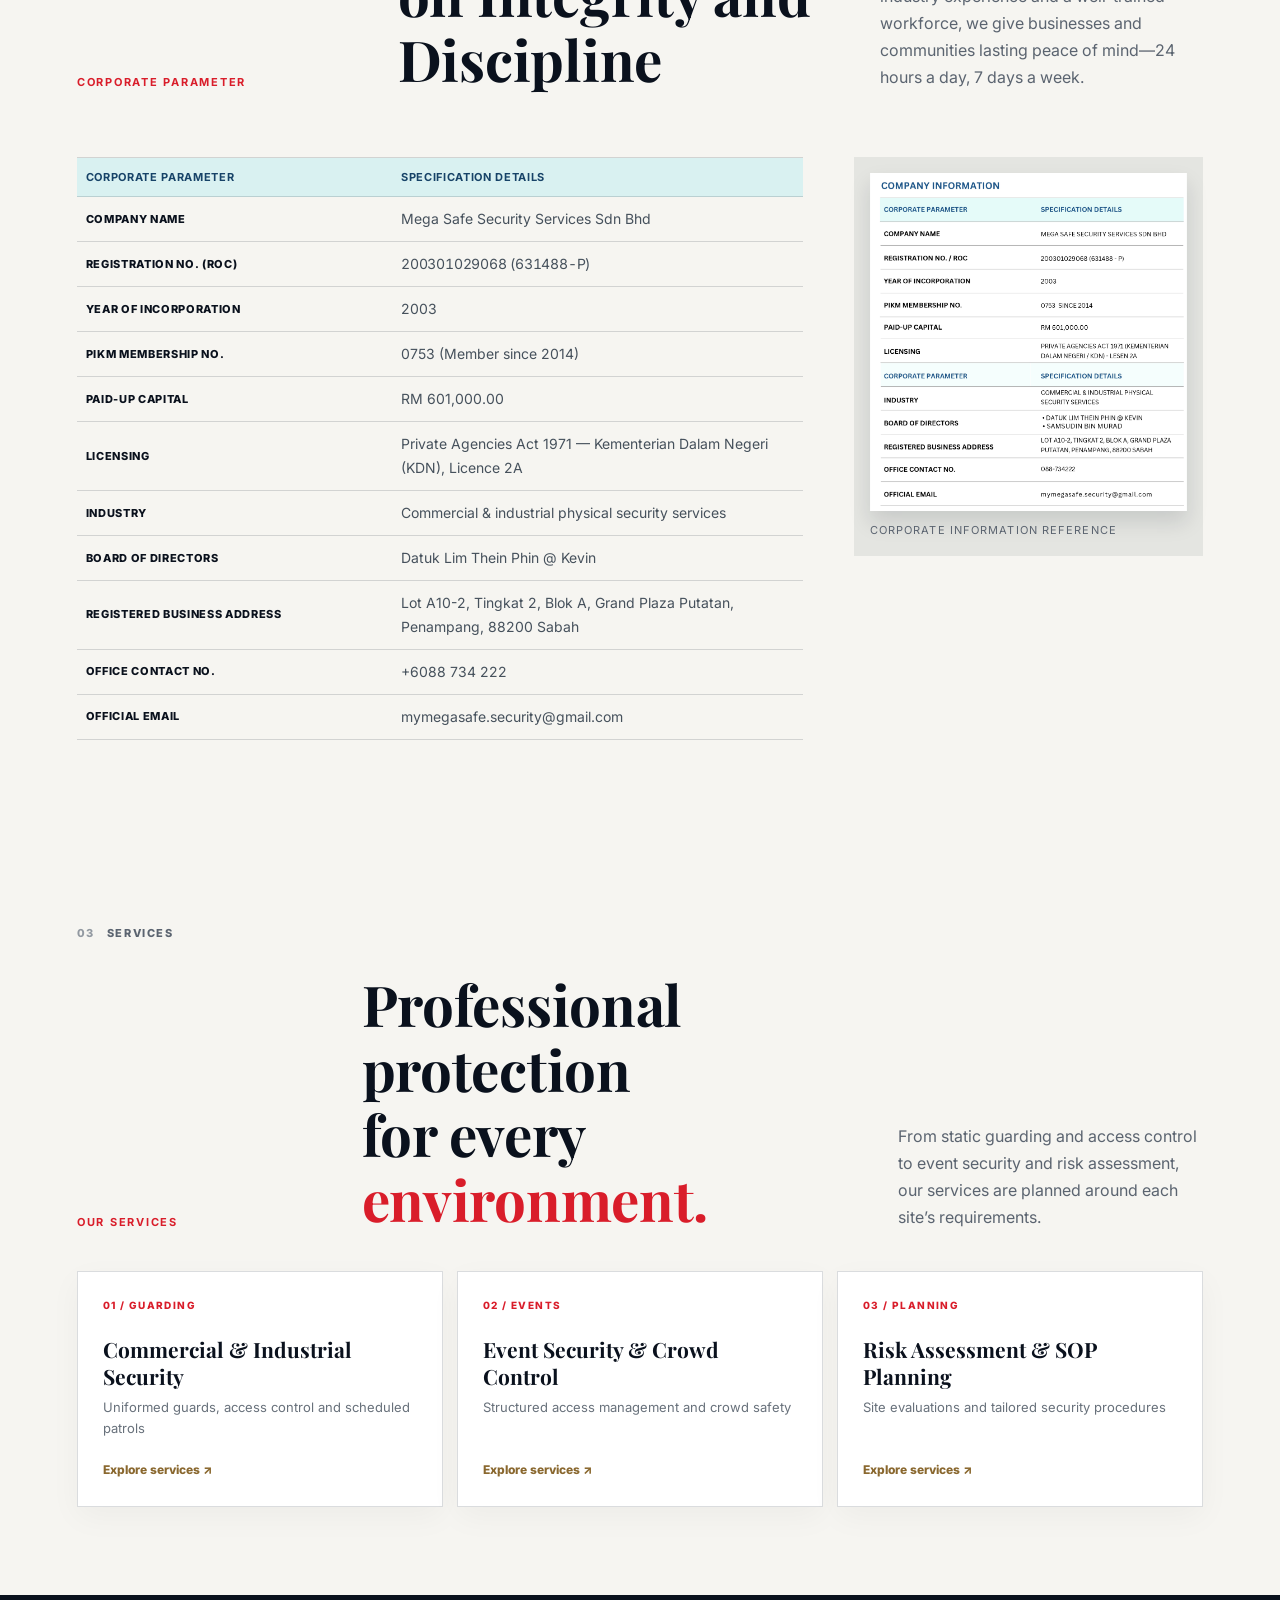
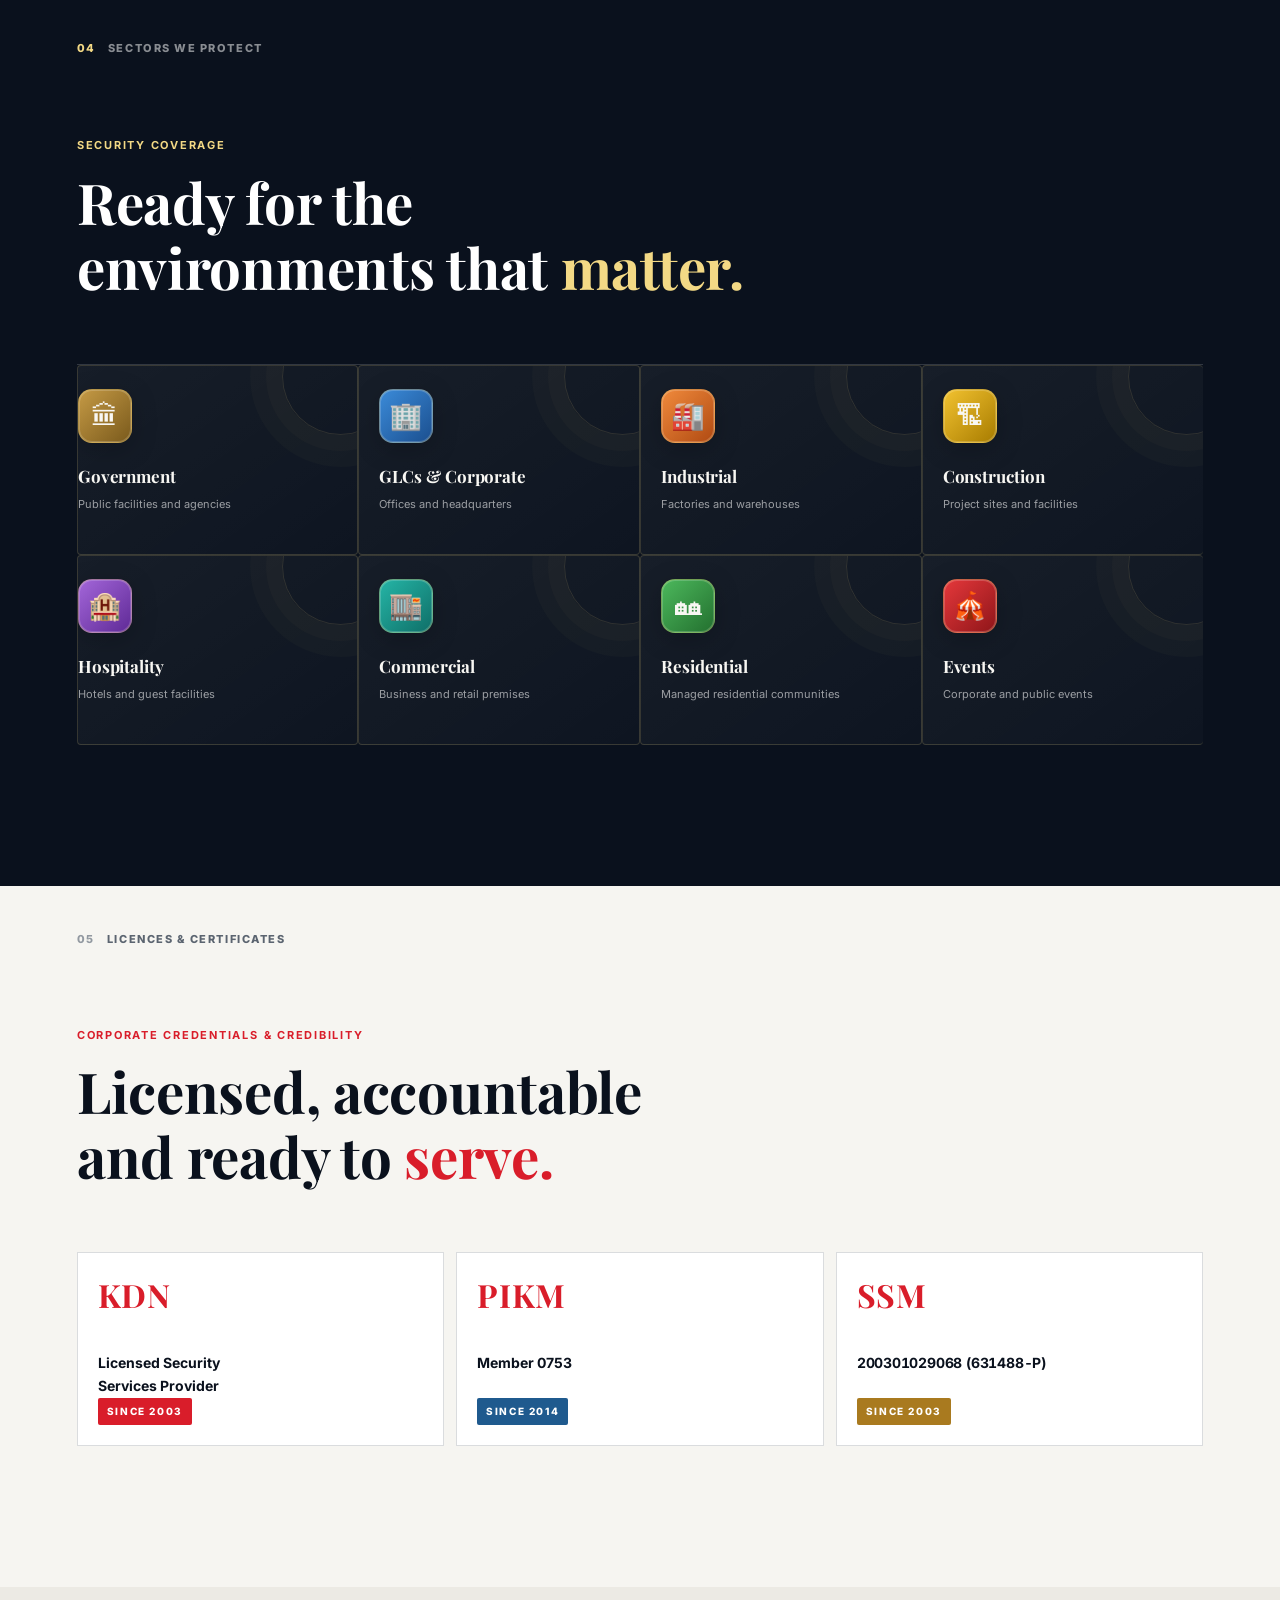
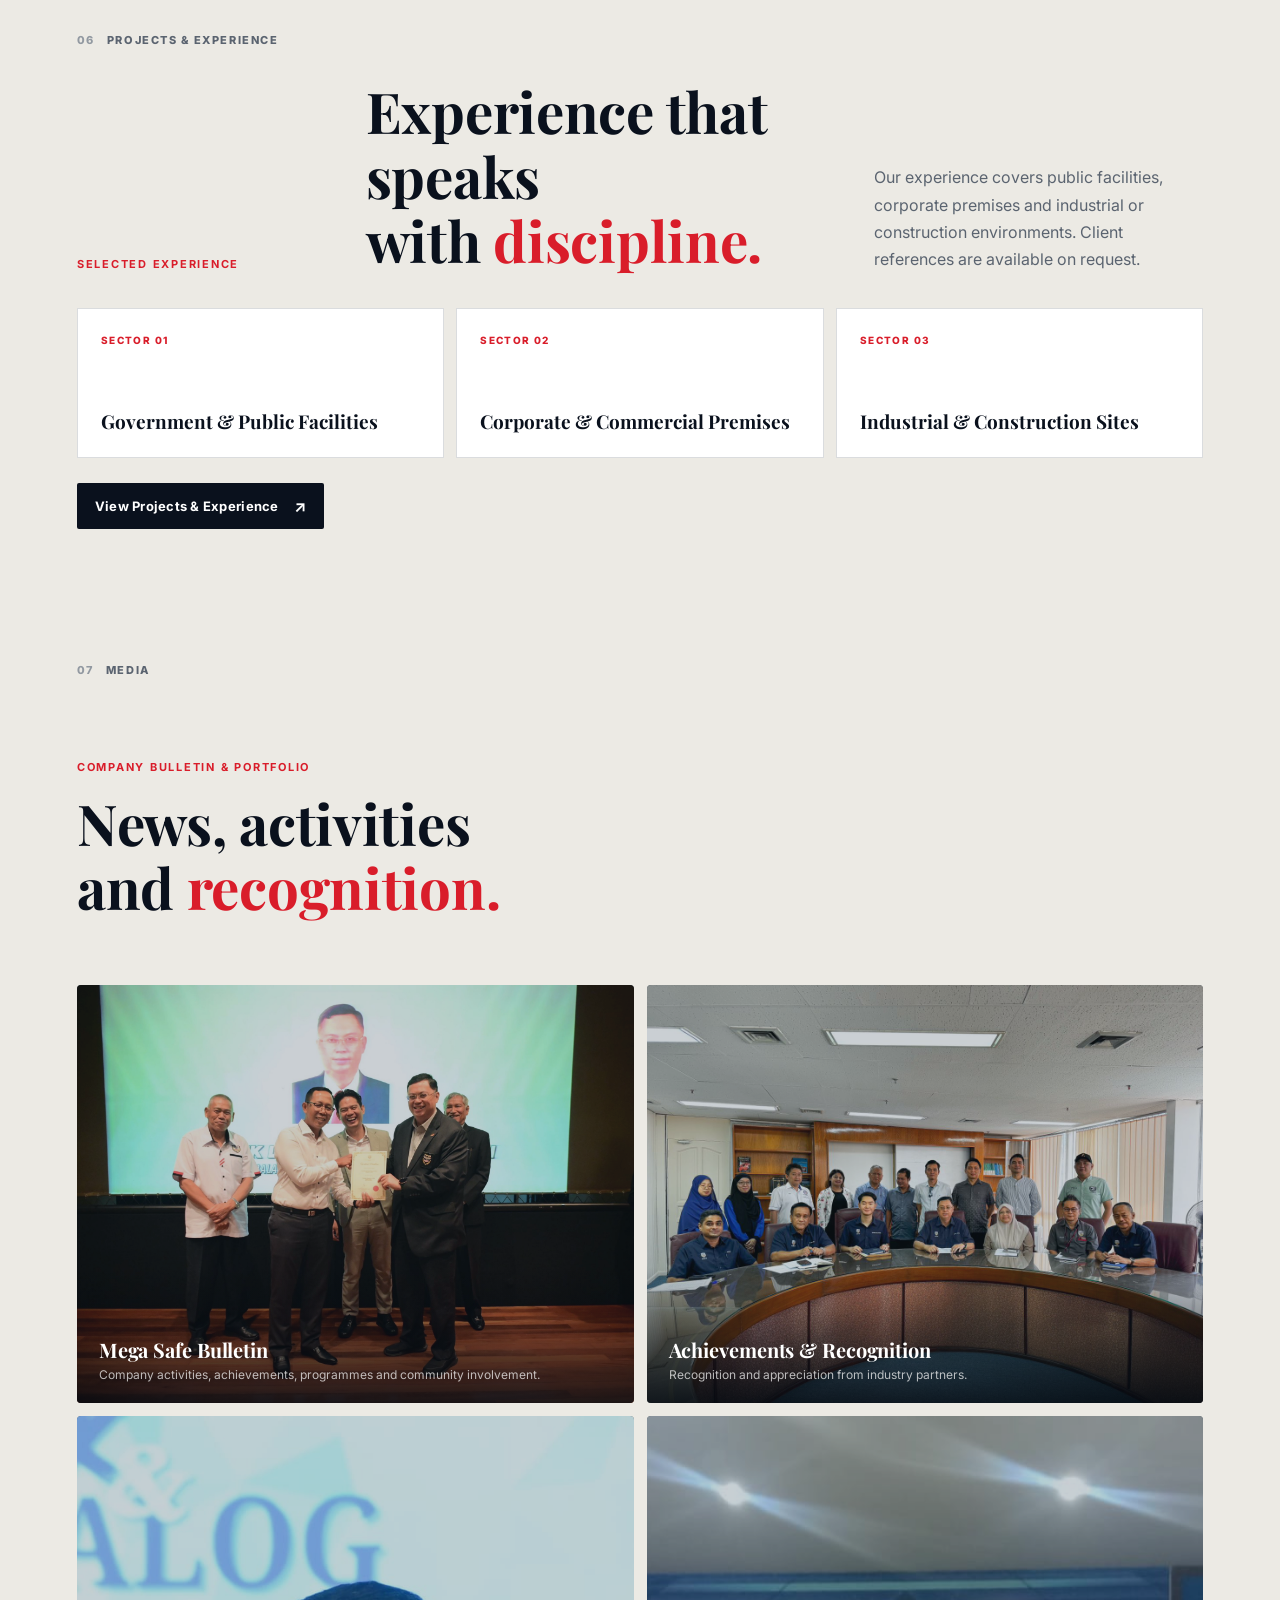
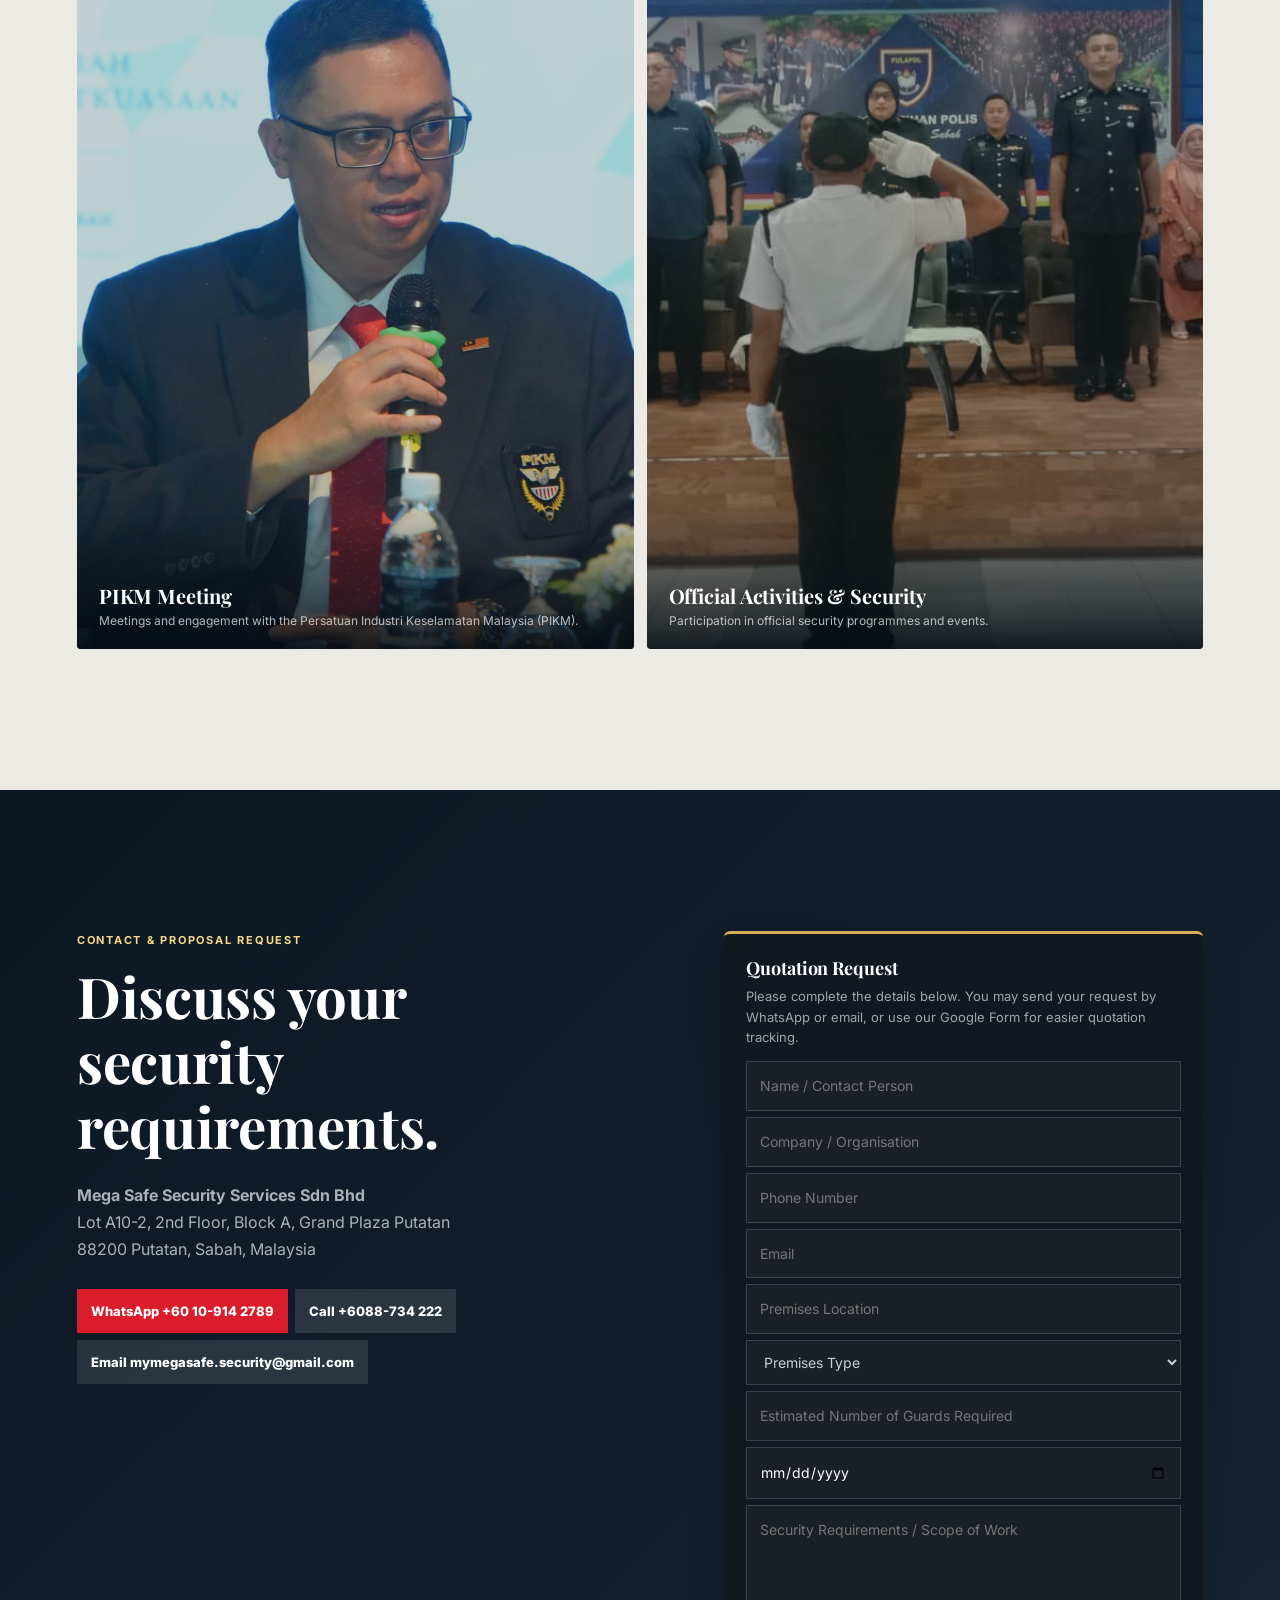
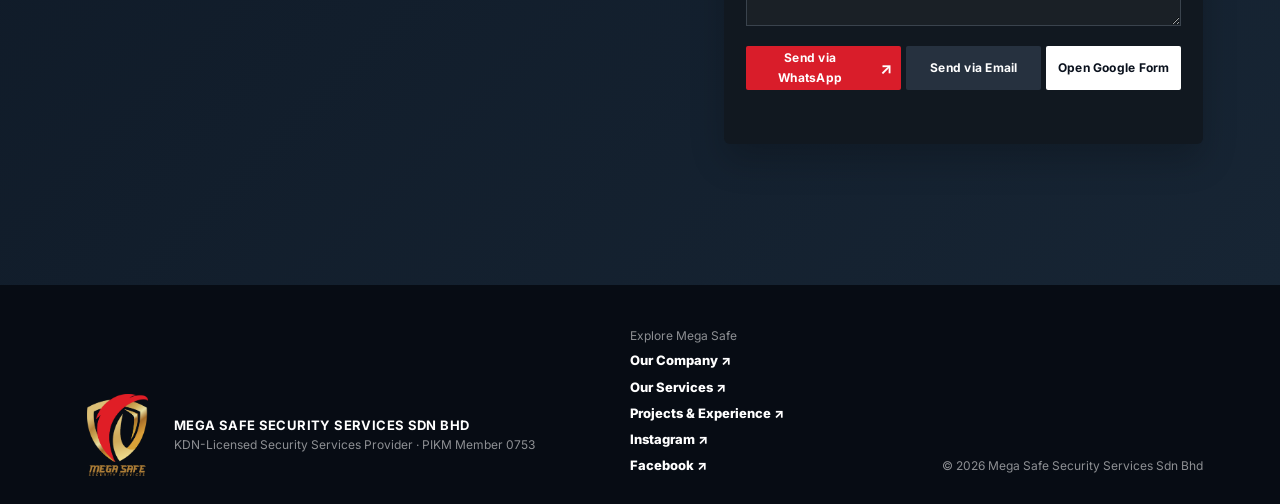
==== commit 845803a8: "Update index.html" ====
--- a/index.html
+++ b/index.html
@@ -18,9 +18,33 @@
 <a class="skip-link" href="#main">Skip to content</a>
 <header class="site-header" id="site-header">
 <a aria-label="Mega Safe Security home" class="brand" href="index.html"><img alt="" src="assets/mega-safe/mega-safe-logo.png"/><span>MEGA SAFE<br/><small>SECURITY SERVICES SDN BHD</small></span></a>
-
 <div class="header-tools"><button aria-controls="explore-panel" aria-expanded="false" aria-label="Explore website menu" class="explore-toggle" type="button"><span></span><span></span><span></span></button></div>
 <div class="explore-panel" hidden="" id="explore-panel"><div class="explore-panel-heading"><span>MEGA SAFE / CORPORATE</span><small>Explore our company</small></div><a href="pages/vision-mission.html"><b>01</b><span>Vision &amp; Mission</span><i>↗</i></a><a href="pages/our-company.html"><b>02</b><span>Our Company</span><i>↗</i></a><a href="pages/management-organisation.html"><b>03</b><span>Management &amp; Organisation</span><i>↗</i></a><a href="pages/our-office.html"><b>04</b><span>Our Office</span><i>↗</i></a><a href="pages/projects-experience.html"><b>05</b><span>Projects &amp; Experience</span><i>↗</i></a></div>
+</header>
+
+<main id="main">
+<section class="hero" id="home" aria-label="Mega Safe Security introduction">
+      <div class="hero-grid" aria-hidden="true">
+
+      </div>
+      <div class="hero-glow hero-glow-one" aria-hidden="true">
+
+      </div>
+      <div class="hero-glow hero-glow-two" aria-hidden="true">
+
+      </div>
+      <div class="hero-orbit orbit-one" aria-hidden="true">
+
+      </div>
+      <div class="hero-orbit orbit-two" aria-hidden="true">
+
+      </div>
+      <div class="hero-content">
+        <p class="eyebrow eyebrow-gold">KDN Licensed Security Services Provider <span>·</span> PIKM Member 0753</p>
+        <h1><span class="hero-brand">MEGA SAFE</span><span class="hero-sub">SECURITY SERVICES</span><span class="hero-sdn"><i></i>SDN BHD<i></i></span>
+        </h1>
+        <p class="hero-established">SINCE 2003</p>
+        <p class="hero-copy">Professional security solutions for government, GLC, corporate and industrial clients across Sabah — delivered with discipline, responsibility and punctuality.</p></div>
       <div class="hero-emblem" aria-hidden="true">
         <div class="emblem-halo">
 
--- a/styles.css
+++ b/styles.css
@@ -73,7 +73,7 @@
 
 .site-footer { display:grid; grid-template-columns:1.3fr .7fr auto; gap:30px; align-items:end; padding:42px var(--gutter) 28px; color:#fff; background:#070c14; }.footer-brand { display:flex; align-items:center; gap:15px; }.footer-brand img { width:82px; height:82px; object-fit:contain; }.footer-brand p,.footer-links p,.copyright { margin:0; color:rgba(255,255,255,.54); font-size:10px; line-height:1.55; }.footer-brand b { color:#fff; font-size:11px; }.footer-links { display:flex; flex-direction:column; align-items:flex-start; gap:4px; }.footer-links a { font-size:11px; font-weight:800; }.footer-links a:hover { color:var(--gold-light); }.copyright { white-space:nowrap; }
 .lightbox { width:min(92vw,1040px); max-height:92svh; padding:0; overflow:visible; border:0; color:#fff; background:#101822; box-shadow:0 30px 80px rgba(0,0,0,.55); }.lightbox::backdrop { background:rgba(2,7,12,.82); backdrop-filter:blur(6px); }.lightbox img { display:block; width:100%; max-height:79svh; object-fit:contain; background:#fff; }.lightbox p { margin:0; padding:11px 16px; font-size:11px; }.lightbox-close { position:absolute; z-index:2; top:-14px; right:-14px; width:34px; height:34px; border:0; border-radius:50%; color:#fff; background:var(--red); font-size:23px; line-height:1; }
-.js .reveal { opacity:0; transform:translateY(24px); transition:opacity .8s var(--ease),transform .8s var(--ease); }.js .reveal.is-visible { opacity:1; transform:none; }
+.reveal-ready .reveal:not(.is-visible) { opacity:0; transform:translateY(24px); transition:opacity .8s var(--ease),transform .8s var(--ease); }.reveal-ready .reveal.is-visible { opacity:1; transform:none; }
 
 @media (max-width:980px) { .hero { grid-template-columns:1fr .75fr; }.hero-emblem { min-width:220px; }.hero-emblem img { height:350px; }.section-intro,.info-heading,.services-heading,.projects-heading { grid-template-columns:.45fr 1.15fr; }.section-intro>p:last-child,.info-heading>p:last-child,.services-heading>p:last-child,.projects-heading>p:last-child { grid-column:2; margin-top:10px; }.corporate-layout { grid-template-columns:.7fr 1.3fr; gap:45px; }.goals-grid,.credentials-grid { grid-template-columns:repeat(2,1fr); }.goal-card:nth-child(2) { border-right:0; }.goal-card:nth-child(3) { padding-left:0; }.goal-card { border-bottom:1px solid rgba(255,255,255,.17); }.team-grid { grid-template-columns:repeat(2,1fr); }.service-item ul { grid-template-columns:1fr; gap:8px; }.coverage-grid { grid-template-columns:repeat(2,1fr); }.coverage-grid article:nth-child(2n) { border-right:0; padding-right:0; }.coverage-grid article:nth-child(2n+1) { padding-left:0; }.office-card { grid-template-columns:1fr 1fr; }.office-card .button { grid-column:1/-1; justify-self:start; }.section-contact { grid-template-columns:1fr; }.quotation-form { max-width:620px; }.site-footer { grid-template-columns:1fr 1fr; }.copyright { grid-column:1/-1; } }
 @media (max-width:680px) { :root { --gutter:21px; } body { font-size:14px; }.site-header { min-height:66px; padding-top:7px; padding-bottom:7px; }.site-header.is-scrolled { min-height:61px; }.brand { min-width:0; font-size:12px; }.brand img { width:34px; height:42px; }.header-cta { display:none; }.main-nav { position:absolute; top:62px; right:14px; left:14px; display:none; margin:0; padding:12px 18px; align-items:stretch; flex-direction:column; gap:0; color:var(--ink); background:rgba(255,255,255,.98); box-shadow:0 15px 30px rgba(0,0,0,.16); }.main-nav.is-open { display:flex; }.main-nav a { padding:13px 0; border-bottom:1px solid var(--line); font-size:13px; }.menu-toggle { display:block; margin-left:auto; }.hero { min-height:730px; grid-template-columns:1fr; padding-top:122px; padding-bottom:82px; }.hero h1 { font-size:clamp(46px,14.4vw,72px); }.hero-copy { max-width:390px; margin:22px 0; }.hero-emblem { position:absolute; z-index:-1; right:-74px; bottom:51px; width:340px; min-width:0; opacity:.36; }.hero-emblem img { height:330px; }.hero-emblem p { display:none; }.hero-actions { max-width:320px; }.hero-actions .button { width:100%; }.hero-scroll { bottom:19px; }.section { padding-top:92px; padding-bottom:82px; }.section-marker { top:27px; }.section-intro,.info-heading,.services-heading,.projects-heading { display:block; }.section-intro h2,.info-heading h2,.services-heading h2,.projects-heading h2 { margin:12px 0 19px; }.corporate-layout { grid-template-columns:1fr; margin-top:40px; }.corporate-menu { display:grid; grid-template-columns:1fr 1fr; column-gap:14px; }.corporate-menu a { font-size:10px; }.corporate-statement { min-height:330px; padding:26px; box-shadow:8px 8px 0 var(--gold-light); }.director-grid,.info-grid,.introduction-grid,.vision-grid { grid-template-columns:1fr; }.director-photo { position:relative; top:auto; max-width:390px; }.director-photo img { height:480px; }.director-copy h2 { margin-bottom:25px; }.copy-columns { columns:auto; }.table-row { grid-template-columns:1fr; gap:2px; padding:9px 5px; }.table-header { display:none; }.information-reference { max-width:370px; }.vision-card { padding:27px; }.goals-heading,.organisation-heading { display:block; }.goals-heading h2 { margin-top:13px; }.goals-grid,.credentials-grid { grid-template-columns:1fr; margin-top:38px; }.goal-card,.goal-card:not(:first-child) { min-height:0; padding:20px 0; border-right:0; }.goal-card h3 { margin:21px 0 8px; }.team-grid { grid-template-columns:1fr; margin-top:35px; }.team-card { min-height:105px; }.service-list { margin-top:36px; }.service-item { grid-template-columns:36px 1fr; gap:9px; padding:22px 0; }.service-item>a { grid-column:2; justify-self:start; margin-top:4px; }.service-item h3 { font-size:27px; }.office-card { grid-template-columns:1fr; }.office-card address { font-size:14px; }.coverage-grid { grid-template-columns:1fr 1fr; margin-top:35px; }.coverage-grid article { min-height:133px; }.project-grid,.media-grid { grid-template-columns:1fr; margin-top:35px; }.project-card { min-height:190px; }.media-card { min-height:240px; }.portfolio-card { display:block; padding:22px; }.portfolio-card .button { margin-top:20px; }.credentials-grid { margin-top:36px; }.credentials-grid article { min-height:120px; }.credentials-grid b { margin-bottom:15px; }.form-actions { grid-template-columns:1fr; }.site-footer { grid-template-columns:1fr; }.copyright { grid-column:auto; }.lightbox { width:94vw; }.lightbox-close { top:-10px; right:-4px; } }
